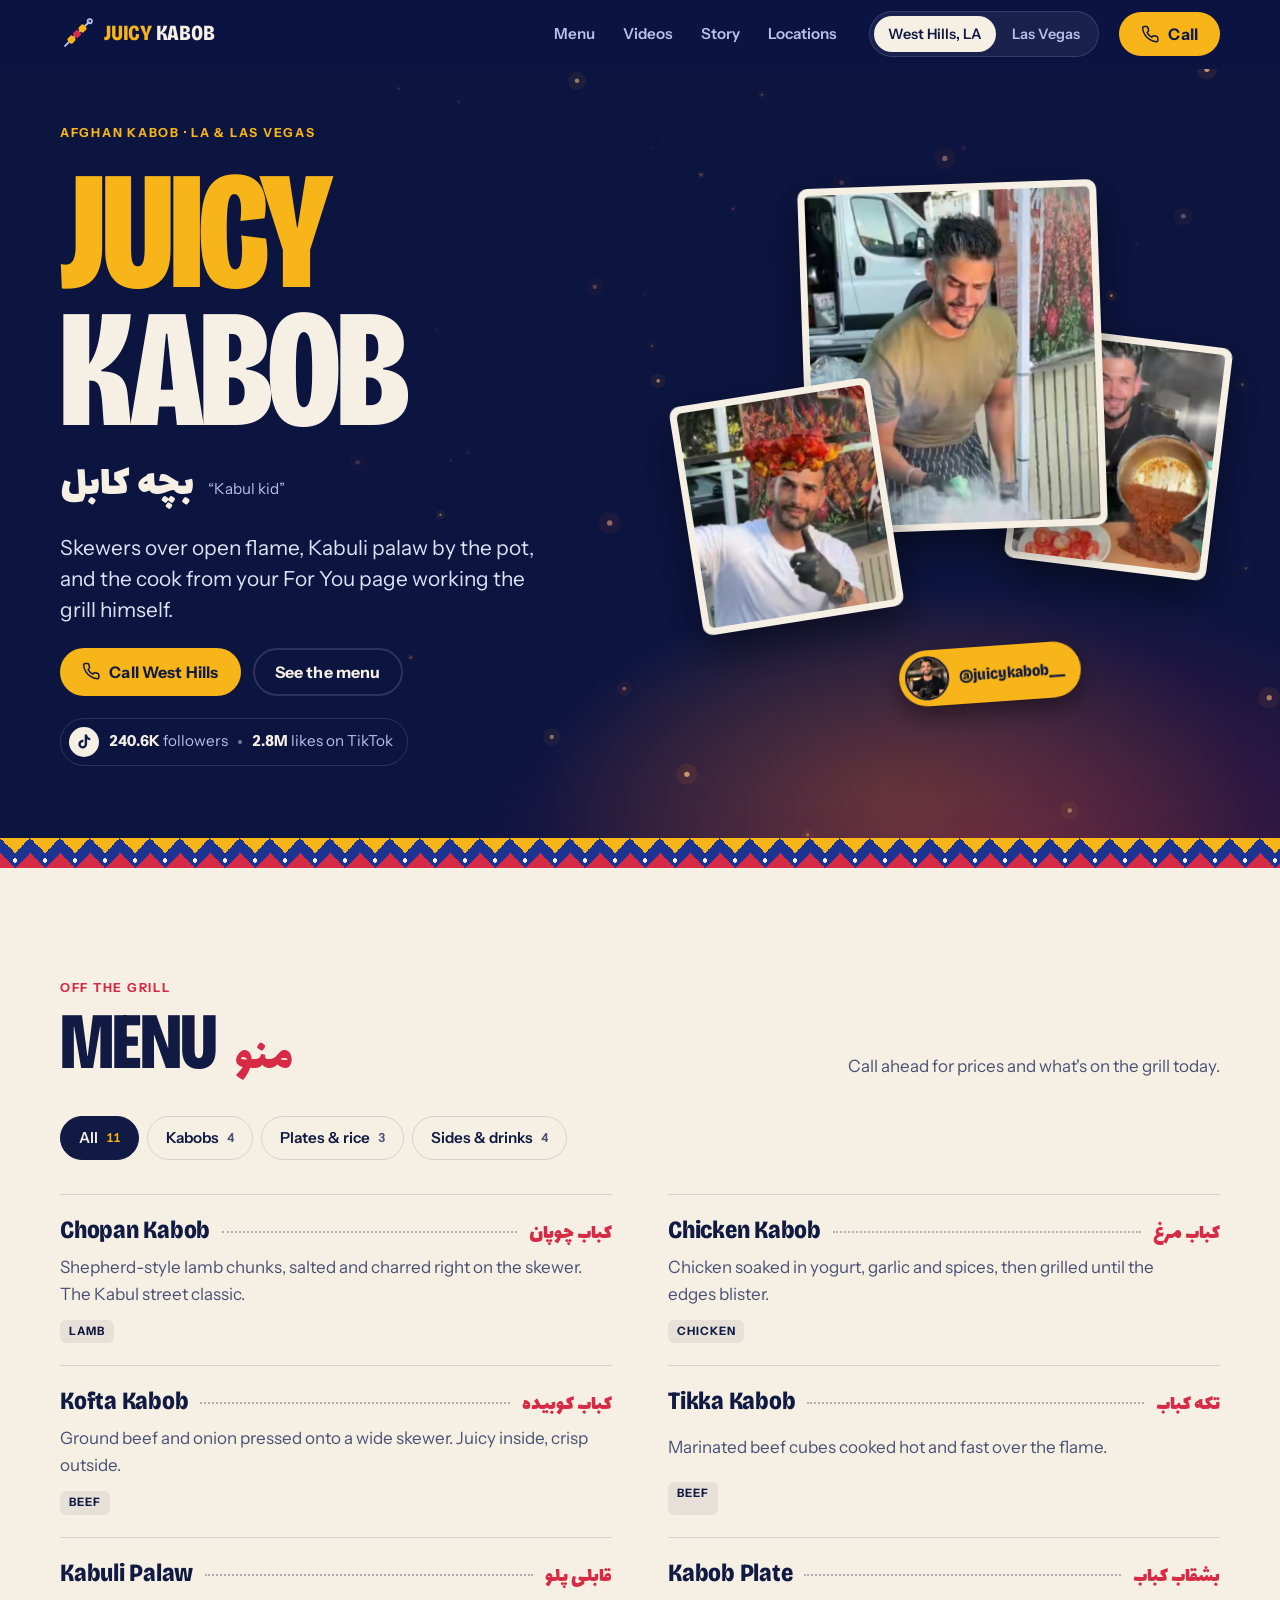
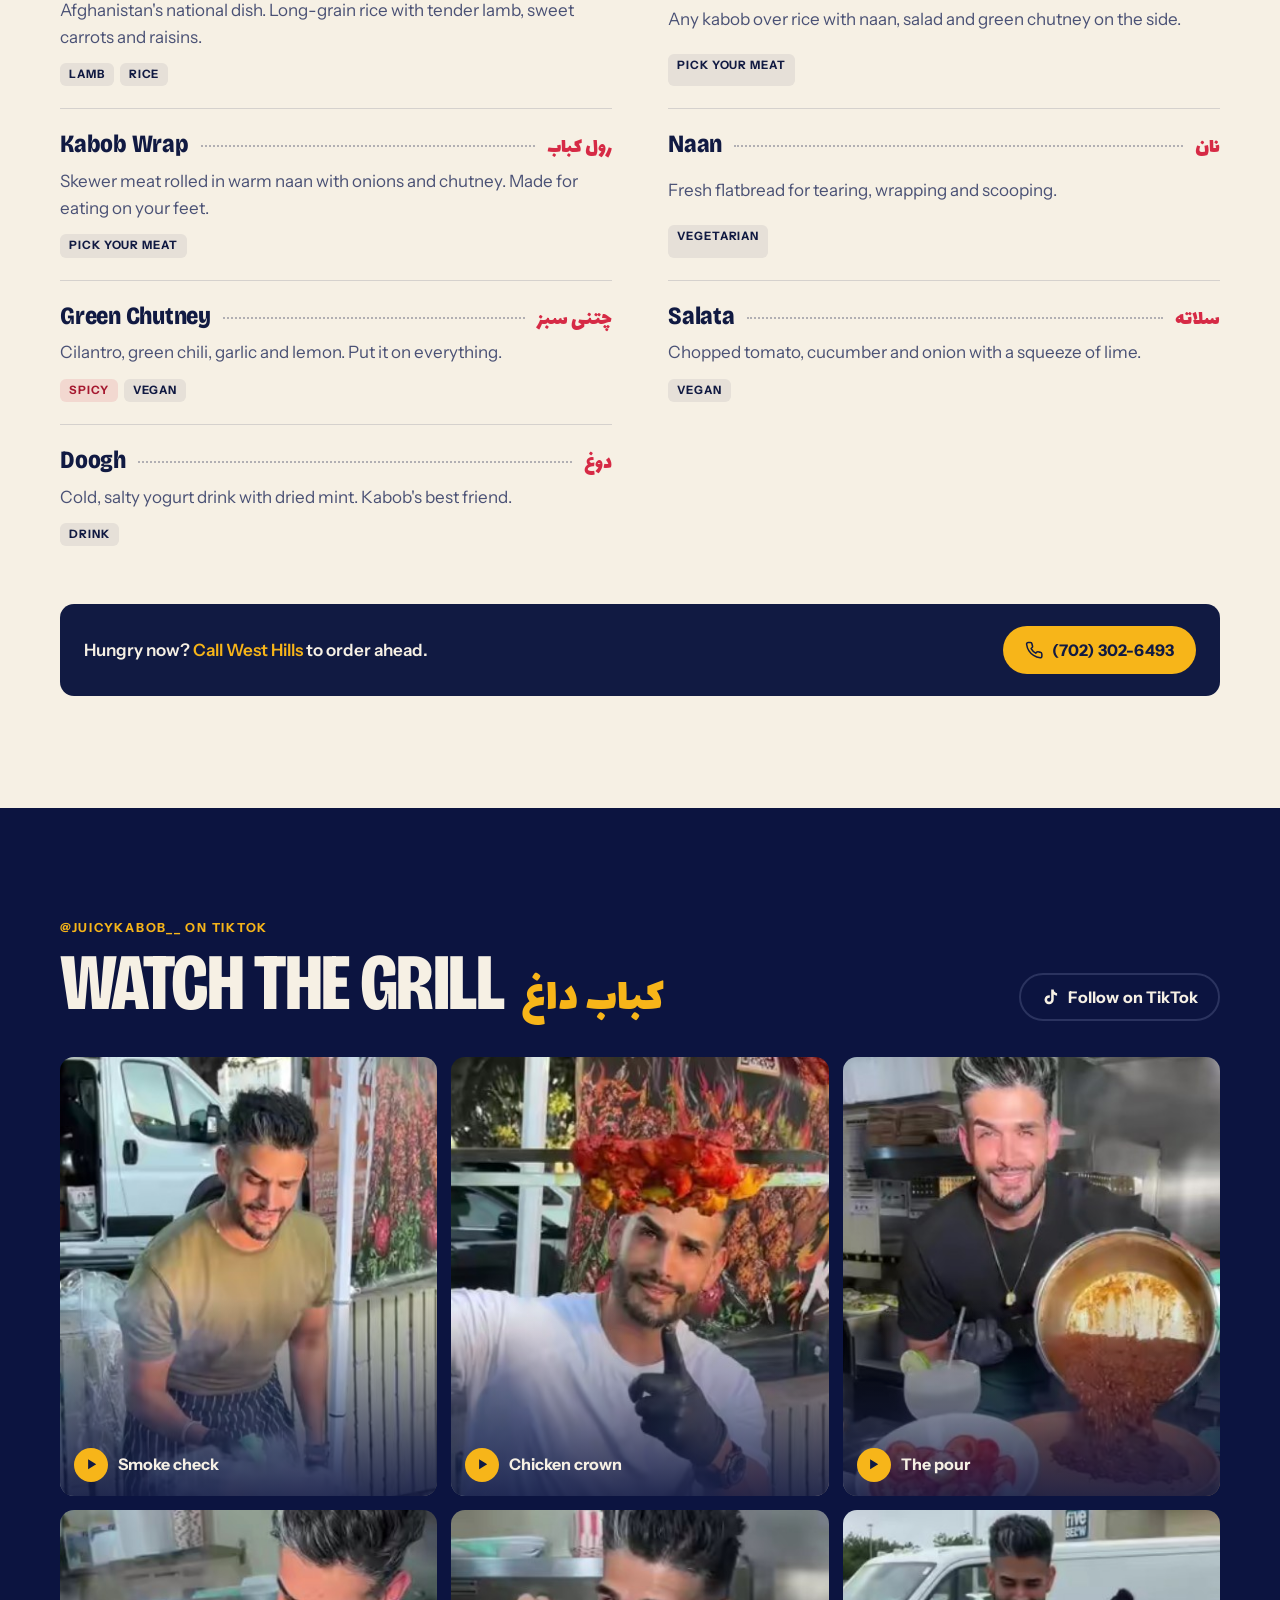
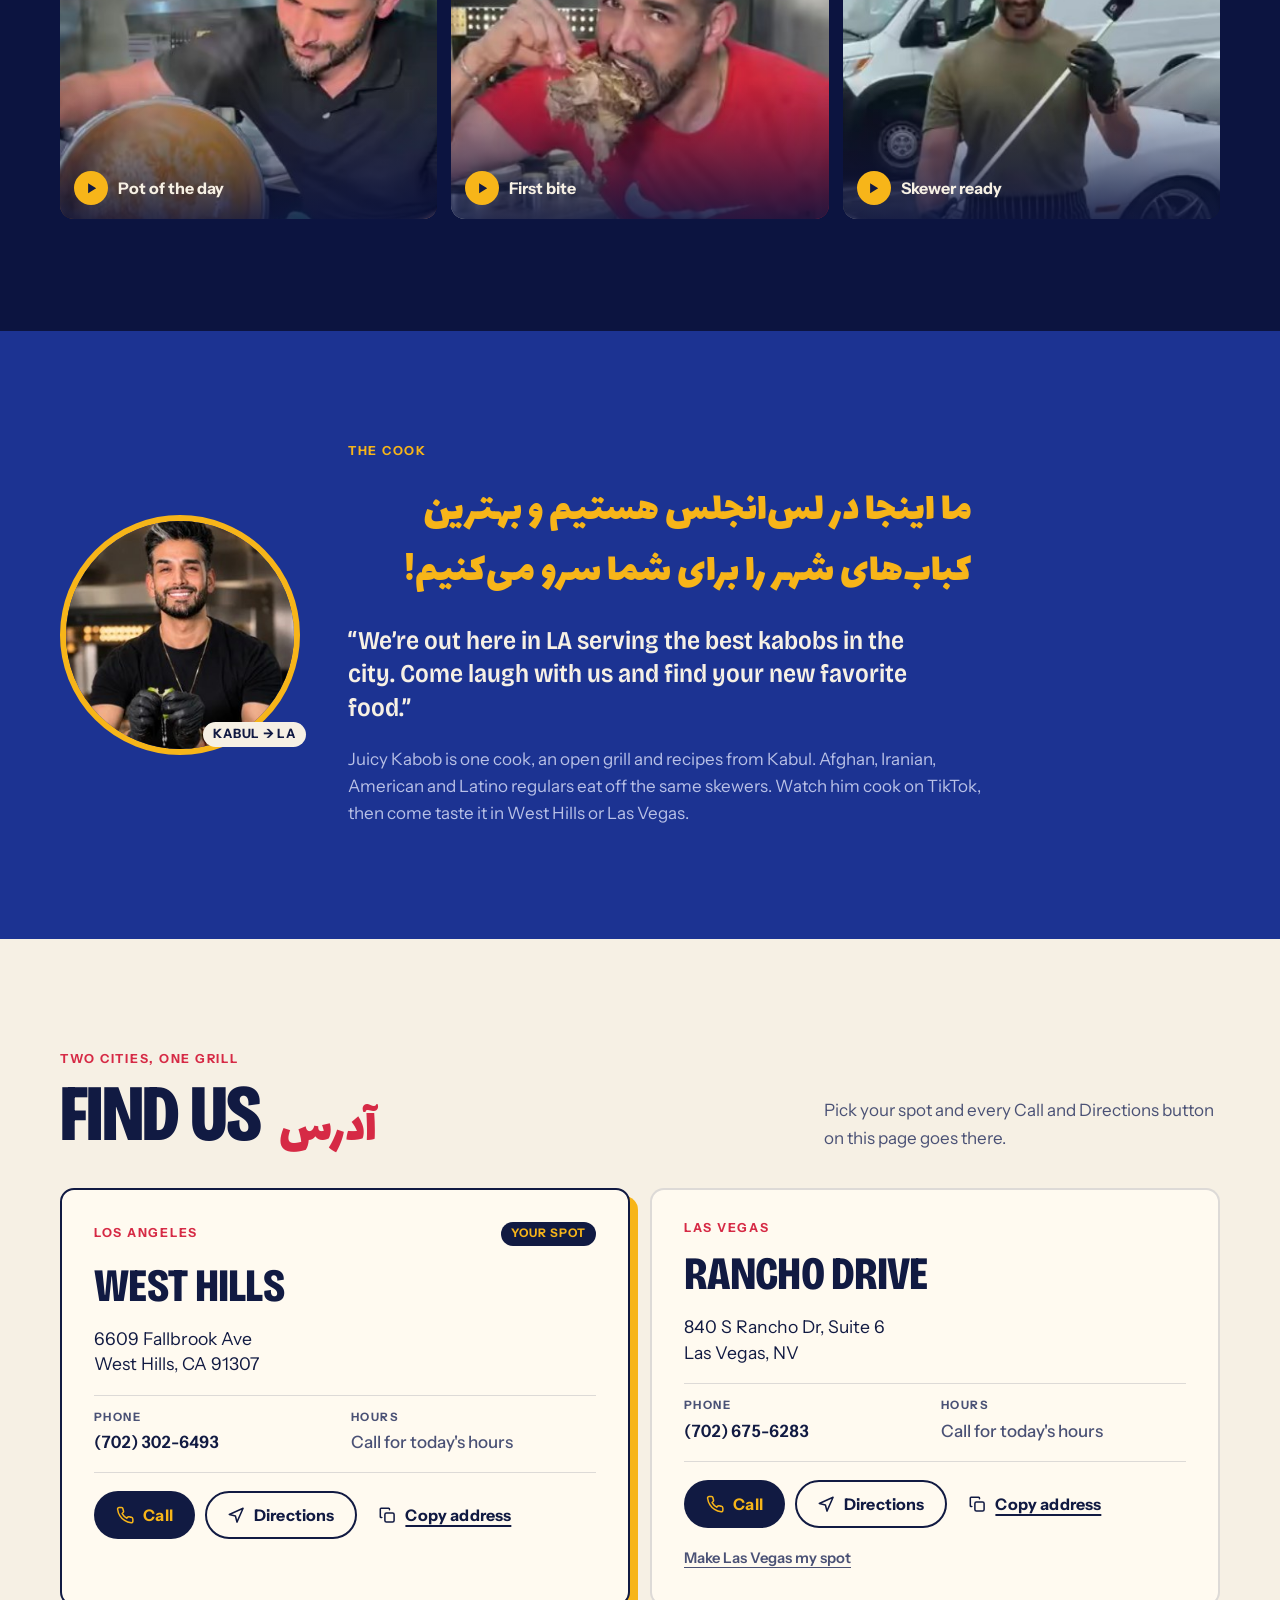
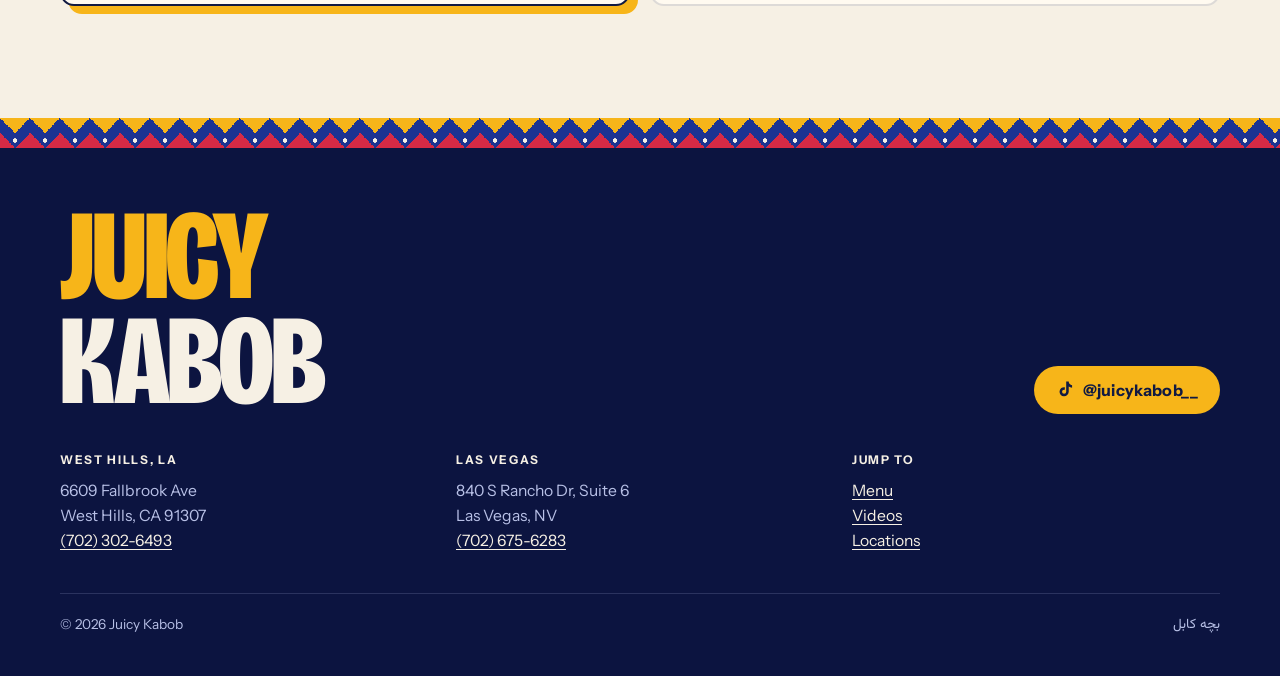
==== index.html @ e50c5720 "Add Juicy Kabob one-page website Static site with location switcher (West Hills / Las Vegas), mobile" ====
<!doctype html>
<html lang="en">
<head>
<meta charset="utf-8">
<meta name="viewport" content="width=device-width, initial-scale=1, viewport-fit=cover">
<title>Juicy Kabob | Afghan Kabob in West Hills &amp; Las Vegas</title>
<meta name="description" content="Afghan kabob off the open grill. Chopan, chicken and kofta kabob, Kabuli palaw and fresh naan at 6609 Fallbrook Ave, West Hills, CA and 840 S Rancho Dr, Las Vegas.">
<meta name="theme-color" content="#0c1440">
<meta property="og:type" content="website">
<meta property="og:title" content="Juicy Kabob">
<meta property="og:description" content="Afghan kabob off the open grill in West Hills, LA and Las Vegas.">
<meta property="og:image" content="images/grill-smoke.jpg">
<link rel="icon" href="data:image/svg+xml,%3Csvg xmlns='http://www.w3.org/2000/svg' viewBox='0 0 40 40'%3E%3Crect width='40' height='40' rx='9' fill='%230c1440'/%3E%3Cpath d='M7 33 33 7' stroke='%23b8c0e6' stroke-width='2.4' stroke-linecap='round'/%3E%3Crect x='10' y='22' width='8' height='8' rx='2' transform='rotate(45 14 26)' fill='%23f7b519'/%3E%3Crect x='16' y='16' width='8' height='8' rx='2' transform='rotate(45 20 20)' fill='%23d62a45'/%3E%3Crect x='22' y='10' width='8' height='8' rx='2' transform='rotate(45 26 14)' fill='%23f7b519'/%3E%3C/svg%3E">
<link rel="preconnect" href="https://fonts.googleapis.com">
<link rel="preconnect" href="https://fonts.gstatic.com" crossorigin>
<link rel="stylesheet" href="https://fonts.googleapis.com/css2?family=Bricolage+Grotesque:opsz,wdth,wght@12..96,75..100,400..800&family=Instrument+Sans:wght@400..700&family=Lalezar&family=Vazirmatn:wght@400;600&display=swap">

<script type="application/ld+json">
{
  "@context": "https://schema.org",
  "@graph": [
    {
      "@type": "Restaurant",
      "name": "Juicy Kabob West Hills",
      "servesCuisine": ["Afghan", "Kabob"],
      "telephone": "+1-702-302-6493",
      "image": "images/grill-smoke.jpg",
      "address": {
        "@type": "PostalAddress",
        "streetAddress": "6609 Fallbrook Ave",
        "addressLocality": "West Hills",
        "addressRegion": "CA",
        "postalCode": "91307",
        "addressCountry": "US"
      },
      "sameAs": ["https://www.tiktok.com/@juicykabob__"]
    },
    {
      "@type": "Restaurant",
      "name": "Juicy Kabob Las Vegas",
      "servesCuisine": ["Afghan", "Kabob"],
      "telephone": "+1-702-675-6283",
      "image": "images/grill-smoke.jpg",
      "address": {
        "@type": "PostalAddress",
        "streetAddress": "840 S Rancho Dr, Suite 6",
        "addressLocality": "Las Vegas",
        "addressRegion": "NV",
        "addressCountry": "US"
      },
      "sameAs": ["https://www.tiktok.com/@juicykabob__"]
    }
  ]
}
</script>

<style>
/* Layout: a street signboard. Lapis night ground, saffron lettering, truck-art zigzag bands
   stitching dark sections to paper ones. Mobile gets a thumb-reach action bar. */
:root {
  --night: #0c1440;
  --night-2: #121c52;
  --lapis: #1c3392;
  --saffron: #f7b519;
  --pom: #d62a45;
  --paper: #f6f0e4;
  --ink: #111a42;
  --mist: #b8c0e6;
  --ink-soft: #4a5175;
  --line-dark: rgba(184, 192, 230, .18);
  --line-paper: rgba(17, 26, 66, .14);

  --f-display: "Bricolage Grotesque", "Arial Narrow", "Helvetica Neue", Arial, sans-serif;
  --f-body: "Instrument Sans", "Helvetica Neue", Arial, sans-serif;
  --f-fa-display: "Lalezar", "Vazirmatn", Tahoma, sans-serif;
  --f-fa: "Vazirmatn", Tahoma, sans-serif;

  --gutter-l: max(20px, env(safe-area-inset-left, 0px));
  --gutter-r: max(20px, env(safe-area-inset-right, 0px));
  --radius: 14px;
  --bar-h: 0px;

  color-scheme: dark;
}

*, *::before, *::after { box-sizing: border-box; }
html { scroll-behavior: smooth; scroll-padding-top: 84px; -webkit-text-size-adjust: 100%; }
body {
  margin: 0;
  background: var(--night);
  color: var(--paper);
  font-family: var(--f-body);
  font-size: 1.0625rem;
  line-height: 1.6;
  padding-bottom: var(--bar-h);
  -webkit-font-smoothing: antialiased;
}
img { max-width: 100%; display: block; }
a { color: inherit; }
h1, h2, h3 { margin: 0; text-wrap: balance; }
p { margin: 0; }
[hidden] { display: none !important; }
:focus-visible { outline: 3px solid var(--saffron); outline-offset: 3px; border-radius: 6px; }
[lang="fa"] { font-family: var(--f-fa); }

.wrap {
  width: 100%;
  max-width: 1200px;
  margin-inline: auto;
  padding-left: var(--gutter-l);
  padding-right: var(--gutter-r);
}
.skip {
  position: absolute; left: 12px; top: -60px; z-index: 100;
  background: var(--saffron); color: var(--ink); padding: 10px 14px; border-radius: 8px; font-weight: 700;
}
.skip:focus { top: calc(12px + env(safe-area-inset-top, 0px)); }
.icon { width: 1.15em; height: 1.15em; flex: none; }

/* ---------- Buttons ---------- */
.btn {
  display: inline-flex; align-items: center; justify-content: center; gap: .55em;
  min-height: 48px; padding: 0 1.25em;
  border-radius: 999px; border: 2px solid transparent;
  font: 700 1rem/1 var(--f-body); letter-spacing: .01em;
  text-decoration: none; cursor: pointer;
  transition: transform .15s ease, background-color .15s ease, color .15s ease, border-color .15s ease;
}
.btn:active { transform: scale(.97); }
.btn-primary { background: var(--saffron); color: var(--ink); }
.btn-primary:hover { background: #ffc63d; }
.btn-ghost { border-color: var(--line-dark); color: var(--paper); background: transparent; }
.btn-ghost:hover { border-color: var(--paper); }
.btn-ink { background: var(--ink); color: var(--saffron); }
.btn-ink:hover { background: var(--lapis); }
.btn-outline { border-color: var(--ink); color: var(--ink); background: transparent; }
.btn-outline:hover { background: var(--ink); color: var(--paper); }
.btn-text { background: transparent; color: var(--ink); padding-inline: .6em; text-decoration: underline; text-underline-offset: 4px; text-decoration-thickness: 1.5px; }
.btn-text:hover { color: var(--pom); }

/* ---------- Header ---------- */
.site-header {
  position: sticky; top: env(safe-area-inset-top, 0px); z-index: 50;
  background: rgba(12, 20, 64, .86);
  backdrop-filter: saturate(1.4) blur(14px);
  -webkit-backdrop-filter: saturate(1.4) blur(14px);
  border-bottom: 1px solid transparent;
  transition: border-color .2s ease;
}
.site-header.is-scrolled { border-bottom-color: var(--line-dark); }
.header-inner { display: flex; align-items: center; gap: 20px; min-height: 68px; }
.brand { display: inline-flex; align-items: center; gap: 10px; text-decoration: none; margin-right: auto; }
.brand svg { width: 34px; height: 34px; }
.brand-word { font: 800 1.35rem/1 var(--f-display); font-stretch: 80%; letter-spacing: -.01em; text-transform: uppercase; }
.brand-word b { color: var(--saffron); font-weight: inherit; }
.nav { display: flex; gap: 4px; }
.nav a { text-decoration: none; padding: 8px 12px; border-radius: 999px; font-weight: 600; font-size: .95rem; color: var(--mist); }
.nav a:hover { color: var(--paper); background: rgba(255, 255, 255, .06); }

.loc-switch {
  display: inline-flex; padding: 4px; gap: 2px;
  background: rgba(255, 255, 255, .06); border: 1px solid var(--line-dark); border-radius: 999px;
}
.loc-switch button {
  appearance: none; border: 0; cursor: pointer;
  min-height: 36px; padding: 0 14px; border-radius: 999px;
  background: transparent; color: var(--mist);
  font: 600 .9rem/1 var(--f-body);
  transition: background-color .2s ease, color .2s ease;
}
.loc-switch button[aria-pressed="true"] { background: var(--paper); color: var(--ink); }
.loc-switch .short { display: none; }
.header-call { min-height: 44px; }

/* ---------- Hero ---------- */
.hero {
  position: relative; overflow: hidden; isolation: isolate;
  background:
    radial-gradient(60% 55% at 78% 105%, rgba(214, 42, 69, .38), transparent 70%),
    radial-gradient(40% 40% at 70% 95%, rgba(247, 181, 25, .22), transparent 70%),
    var(--night);
}
.embers { position: absolute; inset: 0; width: 100%; height: 100%; z-index: -1; pointer-events: none; }
.hero-grid {
  display: grid; grid-template-columns: minmax(0, 1.08fr) minmax(0, 1fr);
  align-items: center; gap: 48px;
  padding-block: 56px 72px;
}
.hero-copy { min-width: 0; display: grid; gap: 22px; justify-items: start; }
.eyebrow {
  font: 700 .78rem/1.3 var(--f-body); letter-spacing: .14em; text-transform: uppercase; color: var(--saffron);
}
.hero-title {
  font-family: var(--f-display); font-weight: 800; font-stretch: 75%;
  font-size: clamp(5.2rem, 30vw, 10.5rem); line-height: .82; letter-spacing: -.025em;
  text-transform: uppercase; display: grid;
}
.hero-title .t-juicy { color: var(--saffron); }
.hero-title .t-kabob { color: var(--paper); }
.hero-fa { display: flex; align-items: baseline; gap: 14px; flex-wrap: wrap; }
.hero-fa [lang="fa"] { font-family: var(--f-fa-display); font-size: clamp(2rem, 6vw, 2.8rem); line-height: 1.1; color: var(--paper); }
.hero-fa .gloss { color: var(--mist); font-size: .95rem; }
.lead { max-width: 34ch; font-size: clamp(1.1rem, 2.2vw, 1.3rem); line-height: 1.5; color: #dfe3f6; }
.cta-row { display: flex; flex-wrap: wrap; gap: 12px; }
.proof {
  display: inline-flex; align-items: center; gap: 10px; flex-wrap: wrap;
  text-decoration: none; color: var(--mist); font-size: .95rem;
  padding: 8px 14px 8px 8px; border-radius: 999px; border: 1px solid var(--line-dark);
  font-variant-numeric: tabular-nums;
}
.proof:hover { border-color: var(--mist); color: var(--paper); }
.proof strong { color: var(--paper); font-weight: 700; }
.proof .tt { display: grid; place-items: center; width: 30px; height: 30px; border-radius: 50%; background: var(--paper); color: var(--ink); }
.proof .sep { width: 4px; height: 4px; border-radius: 50%; background: var(--mist); opacity: .6; }

.hero-photos { position: relative; width: 100%; max-width: 540px; aspect-ratio: 1 / 1.02; justify-self: center; }
.ph {
  position: absolute; margin: 0;
  background: var(--paper); padding: 7px; border-radius: 10px;
  box-shadow: 0 18px 40px rgba(0, 0, 0, .45);
  transform: rotate(var(--r));
  animation: settle .9s cubic-bezier(.2, .8, .2, 1) both;
  animation-delay: var(--d, 0s);
}
.ph img { width: 100%; height: auto; border-radius: 5px; }
.ph-main { --r: -2deg; --d: .05s; left: 22%; top: 2%; width: 56%; z-index: 2; }
.ph-a { --r: -9deg; --d: .2s; left: 0; top: 40%; width: 38%; z-index: 3; }
.ph-b { --r: 7deg; --d: .32s; right: 0; top: 30%; width: 38%; z-index: 1; }
.sticker {
  position: absolute; z-index: 4; left: 40%; bottom: 3%;
  display: inline-flex; align-items: center; gap: 10px;
  padding: 6px 16px 6px 6px; border-radius: 999px;
  background: var(--saffron); color: var(--ink); text-decoration: none;
  font: 800 1rem/1 var(--f-display); font-stretch: 85%;
  box-shadow: 0 10px 24px rgba(0, 0, 0, .4);
  transform: rotate(-4deg);
  animation: settle .9s cubic-bezier(.2, .8, .2, 1) .45s both;
  --r: -4deg;
}
.sticker img { width: 44px; height: 44px; border-radius: 50%; object-fit: cover; border: 2px solid var(--ink); }
.sticker:hover { background: #ffc63d; }
@keyframes settle {
  from { opacity: 0; transform: translateY(28px) rotate(calc(var(--r) * 2.2)); }
  to { opacity: 1; transform: rotate(var(--r)); }
}

/* ---------- Truck-art band ---------- */
.band {
  height: 30px;
  background:
    conic-gradient(from -45deg at 50% 100%, var(--saffron) 90deg, transparent 0) 0 0 / 30px 15px repeat-x,
    conic-gradient(from 135deg at 50% 0, var(--pom) 90deg, transparent 0) 15px 15px / 30px 15px repeat-x,
    radial-gradient(circle, var(--paper) 2px, transparent 2.5px) 0 15px / 30px 15px repeat-x,
    var(--lapis);
}

/* ---------- Sections ---------- */
.section { padding-block: clamp(64px, 9vw, 112px); }
.section-paper { background: var(--paper); color: var(--ink); }
.section-paper .eyebrow { color: var(--pom); }
.section-lapis { background: var(--lapis); }
.section-head { display: flex; flex-wrap: wrap; align-items: end; justify-content: space-between; gap: 20px 40px; margin-bottom: 36px; }
.section-head > div { display: grid; gap: 10px; min-width: 0; }
.h2 {
  font-family: var(--f-display); font-weight: 800; font-stretch: 78%;
  font-size: clamp(2.8rem, 7vw, 5rem); line-height: .9; letter-spacing: -.02em; text-transform: uppercase;
  display: flex; align-items: baseline; flex-wrap: wrap; gap: 0 18px;
}
.h2 [lang="fa"] { font-family: var(--f-fa-display); font-size: .6em; text-transform: none; letter-spacing: 0; color: var(--pom); font-weight: 400; }
.section-dark .h2 [lang="fa"], .section-lapis .h2 [lang="fa"] { color: var(--saffron); }
.section-note { max-width: 36ch; color: var(--ink-soft); }

/* ---------- Menu ---------- */
.chips { display: flex; gap: 8px; overflow-x: auto; padding-bottom: 6px; margin-bottom: 28px; scrollbar-width: none; }
.chips::-webkit-scrollbar { display: none; }
.chip {
  appearance: none; flex: none; cursor: pointer;
  display: inline-flex; align-items: center; gap: 8px;
  min-height: 44px; padding: 0 18px; border-radius: 999px;
  border: 1.5px solid var(--line-paper); background: transparent; color: var(--ink);
  font: 600 .95rem/1 var(--f-body);
  transition: background-color .15s ease, color .15s ease, border-color .15s ease;
}
.chip:hover { border-color: var(--ink); }
.chip .n { font-size: .78rem; font-variant-numeric: tabular-nums; color: var(--ink-soft); }
.chip[aria-pressed="true"] { background: var(--ink); color: var(--paper); border-color: var(--ink); }
.chip[aria-pressed="true"] .n { color: var(--saffron); }

.menu-list { list-style: none; margin: 0; padding: 0; display: grid; grid-template-columns: repeat(2, minmax(0, 1fr)); gap: 0 56px; }
.dish { padding: 22px 0; border-top: 1.5px solid var(--line-paper); display: grid; gap: 8px; min-width: 0; }
.dish-top { display: flex; align-items: baseline; gap: 12px; }
.dish h3 { font: 800 1.55rem/1.1 var(--f-display); font-stretch: 85%; letter-spacing: -.01em; }
.dish .leader { flex: 1; min-width: 24px; border-bottom: 2px dotted rgba(17, 26, 66, .3); transform: translateY(-5px); }
.dish-fa { font-family: var(--f-fa-display); font-size: 1.35rem; line-height: 1; color: var(--pom); white-space: nowrap; }
.dish p { color: var(--ink-soft); max-width: 48ch; }
.tags { list-style: none; margin: 4px 0 0; padding: 0; display: flex; flex-wrap: wrap; gap: 6px; }
.tags li {
  font: 700 .72rem/1 var(--f-body); letter-spacing: .08em; text-transform: uppercase;
  padding: 6px 9px; border-radius: 6px; background: rgba(17, 26, 66, .07); color: var(--ink);
}
.tags li.hot { background: rgba(214, 42, 69, .12); color: #a5182f; }
.menu-foot {
  margin-top: 36px; padding: 22px 24px; border-radius: var(--radius);
  background: var(--ink); color: var(--paper);
  display: flex; flex-wrap: wrap; align-items: center; justify-content: space-between; gap: 16px;
}
.menu-foot p { font-weight: 600; }
.menu-foot p span { color: var(--saffron); }

/* ---------- Grill gallery ---------- */
.section-dark { background: var(--night); }
.section-dark .section-note { color: var(--mist); }
.gallery { display: grid; grid-template-columns: repeat(3, minmax(0, 1fr)); gap: 14px; }
.tile {
  position: relative; overflow: hidden; border-radius: var(--radius);
  background: var(--night-2); text-decoration: none;
}
.tile.tall { aspect-ratio: 394 / 458; }
.tile.wide { aspect-ratio: 396 / 325; }
.tile img { width: 100%; height: 100%; object-fit: cover; transition: transform .5s cubic-bezier(.2, .8, .2, 1); }
.tile::after { content: ""; position: absolute; inset: 0; background: linear-gradient(to top, rgba(12, 20, 64, .85), transparent 45%); }
.tile-cap {
  position: absolute; left: 14px; right: 14px; bottom: 14px; z-index: 1;
  display: flex; align-items: center; gap: 10px;
  font: 700 1rem/1.2 var(--f-body);
}
.tile-cap .play {
  display: grid; place-items: center; width: 34px; height: 34px; flex: none; border-radius: 50%;
  background: var(--saffron); color: var(--ink);
}
.tile:hover img { transform: scale(1.05); }

/* ---------- Story ---------- */
.story-grid { display: grid; grid-template-columns: auto minmax(0, 1fr); gap: 48px; align-items: center; }
.story-photo { position: relative; width: clamp(180px, 22vw, 240px); }
.story-photo img { width: 100%; height: auto; aspect-ratio: 1; border-radius: 50%; object-fit: cover; border: 6px solid var(--saffron); }
.story-photo .flags {
  position: absolute; right: -6px; bottom: 8px;
  padding: 6px 10px; border-radius: 999px; background: var(--paper); color: var(--ink);
  font: 700 .8rem/1 var(--f-body); letter-spacing: .06em; text-transform: uppercase;
}
.story-copy { display: grid; gap: 22px; min-width: 0; }
.story-copy .eyebrow { color: var(--saffron); }
.quote-fa {
  margin: 0; font-family: var(--f-fa-display); font-size: clamp(1.7rem, 4vw, 2.6rem); line-height: 1.45; color: var(--saffron);
  max-width: 26ch;
}
.quote-en { font-family: var(--f-display); font-weight: 600; font-stretch: 90%; font-size: clamp(1.25rem, 2.6vw, 1.6rem); line-height: 1.3; max-width: 40ch; }
.story-body { color: var(--mist); max-width: 58ch; }

/* ---------- Locations ---------- */
.loc-grid { display: grid; grid-template-columns: repeat(2, minmax(0, 1fr)); gap: 20px; }
.loc-card {
  position: relative; display: grid; gap: 18px; align-content: start;
  padding: clamp(22px, 3vw, 32px); border-radius: var(--radius);
  background: #fffaf0; border: 2px solid var(--line-paper);
  transition: border-color .2s ease, box-shadow .2s ease;
}
.loc-card.is-selected { border-color: var(--ink); box-shadow: 8px 8px 0 var(--saffron); }
.loc-head { display: flex; align-items: center; justify-content: space-between; gap: 12px; }
.loc-city { font: 700 .78rem/1 var(--f-body); letter-spacing: .14em; text-transform: uppercase; color: var(--pom); }
.loc-badge {
  display: none; align-items: center; gap: 6px;
  padding: 6px 10px; border-radius: 999px; background: var(--ink); color: var(--saffron);
  font: 700 .74rem/1 var(--f-body); letter-spacing: .08em; text-transform: uppercase;
}
.loc-card.is-selected .loc-badge { display: inline-flex; }
.loc-card h3 { font: 800 clamp(2.1rem, 4.5vw, 2.9rem)/.95 var(--f-display); font-stretch: 78%; text-transform: uppercase; letter-spacing: -.015em; }
.loc-card address { font-style: normal; font-size: 1.1rem; line-height: 1.45; }
.loc-meta { margin: 0; display: grid; grid-template-columns: repeat(2, minmax(0, 1fr)); gap: 12px; padding-block: 16px; border-block: 1.5px solid var(--line-paper); }
.loc-meta dt { font: 700 .72rem/1 var(--f-body); letter-spacing: .12em; text-transform: uppercase; color: var(--ink-soft); margin-bottom: 6px; }
.loc-meta dd { margin: 0; font-weight: 600; font-variant-numeric: tabular-nums; user-select: all; }
.loc-meta dd.soft { user-select: auto; font-weight: 500; color: var(--ink-soft); }
.loc-actions { display: flex; flex-wrap: wrap; gap: 10px; }
.set-spot {
  justify-self: start; appearance: none; border: 0; background: transparent; cursor: pointer;
  padding: 4px 0; color: var(--ink-soft); font: 600 .92rem/1.2 var(--f-body);
  text-decoration: underline; text-underline-offset: 4px;
}
.set-spot:hover { color: var(--ink); }
.loc-card.is-selected .set-spot { display: none; }

/* ---------- Footer ---------- */
.site-footer { background: var(--night); }
.footer-inner { padding-block: 56px 40px; display: grid; gap: 40px; }
.footer-top { display: flex; flex-wrap: wrap; align-items: end; justify-content: space-between; gap: 24px; }
.footer-word {
  font: 800 clamp(3.4rem, 12vw, 8rem)/.82 var(--f-display); font-stretch: 75%;
  text-transform: uppercase; letter-spacing: -.025em;
}
.footer-word b { color: var(--saffron); font-weight: inherit; }
.footer-cols { display: grid; grid-template-columns: repeat(3, minmax(0, 1fr)); gap: 28px; color: var(--mist); font-size: .98rem; }
.footer-cols h3 { font: 700 .75rem/1 var(--f-body); letter-spacing: .14em; text-transform: uppercase; color: var(--paper); margin-bottom: 12px; }
.footer-cols a { color: var(--paper); text-underline-offset: 3px; }
.footer-cols address { font-style: normal; }
.footer-legal { color: var(--mist); font-size: .85rem; border-top: 1px solid var(--line-dark); padding-top: 20px; display: flex; flex-wrap: wrap; justify-content: space-between; gap: 8px; }

/* ---------- Mobile action bar ---------- */
.action-bar {
  position: fixed; left: 0; right: 0; bottom: 0; z-index: 60;
  display: none;
  padding: 10px var(--gutter-r) calc(10px + env(safe-area-inset-bottom, 0px)) var(--gutter-l);
  background: rgba(12, 20, 64, .94);
  backdrop-filter: blur(14px); -webkit-backdrop-filter: blur(14px);
  border-top: 1px solid var(--line-dark);
  gap: 8px;
  grid-template-columns: 1.5fr 1fr 1fr;
}
.action-bar a {
  display: flex; align-items: center; justify-content: center; gap: 8px;
  min-height: 52px; border-radius: 14px; text-decoration: none;
  background: rgba(255, 255, 255, .07); color: var(--paper);
  font: 700 .95rem/1.1 var(--f-body);
}
.action-bar a.primary { background: var(--saffron); color: var(--ink); }
.action-bar a .sub { display: block; font-weight: 600; font-size: .72rem; opacity: .75; }
.action-bar a:active { transform: scale(.97); }

/* ---------- Toast ---------- */
.toast {
  position: fixed; left: 50%; z-index: 70;
  bottom: calc(24px + var(--bar-h) + env(safe-area-inset-bottom, 0px));
  transform: translateX(-50%);
  padding: 12px 18px; border-radius: 999px;
  background: var(--paper); color: var(--ink); font-weight: 700;
  box-shadow: 0 10px 30px rgba(0, 0, 0, .35);
  animation: pop .25s ease both;
}
@keyframes pop { from { opacity: 0; transform: translate(-50%, 10px); } }

/* ---------- Responsive ---------- */
@media (max-width: 1020px) {
  .nav { display: none; }
}
@media (max-width: 900px) {
  :root { --bar-h: calc(72px + env(safe-area-inset-bottom, 0px)); }
  .header-call { display: none; }
  .action-bar { display: grid; }
  .hero-grid { grid-template-columns: minmax(0, 1fr); gap: 40px; padding-block: 36px 56px; }
  .hero-photos { max-width: 460px; }
  .menu-list { grid-template-columns: minmax(0, 1fr); }
  .gallery { grid-template-columns: repeat(2, minmax(0, 1fr)); gap: 10px; }
  .tile.tall, .tile.wide { aspect-ratio: 1; }
  .story-grid { grid-template-columns: minmax(0, 1fr); gap: 32px; }
  .loc-grid { grid-template-columns: minmax(0, 1fr); }
  .footer-cols { grid-template-columns: minmax(0, 1fr); }
}
@media (max-width: 520px) {
  .brand-word { font-size: 1.15rem; }
  .brand svg { width: 30px; height: 30px; }
  .loc-switch .long { display: none; }
  .loc-switch .short { display: inline; }
  .loc-switch button { padding: 0 12px; }
  .cta-row .btn { flex: 1 1 auto; }
  .tile-cap { left: 10px; right: 10px; bottom: 10px; font-size: .88rem; }
  .tile-cap .play { width: 28px; height: 28px; }
  .loc-meta { grid-template-columns: minmax(0, 1fr); }
  .dish-fa { font-size: 1.15rem; }
}
@media (prefers-reduced-motion: reduce) {
  html { scroll-behavior: auto; }
  *, *::before, *::after { animation: none !important; transition: none !important; }
}
</style>
</head>
<body>
<a class="skip" href="#menu">Skip to menu</a>

<svg width="0" height="0" style="position:absolute" aria-hidden="true">
  <symbol id="i-skewer" viewBox="0 0 40 40">
    <path d="M6 34 34 6" stroke="currentColor" stroke-width="2.4" stroke-linecap="round" fill="none"/>
    <circle cx="35" cy="5" r="2.6" stroke="currentColor" stroke-width="2" fill="none"/>
    <rect x="9.5" y="22.5" width="8" height="8" rx="2" transform="rotate(45 13.5 26.5)" fill="#f7b519"/>
    <rect x="16" y="16" width="8" height="8" rx="2" transform="rotate(45 20 20)" fill="#d62a45"/>
    <rect x="22.5" y="9.5" width="8" height="8" rx="2" transform="rotate(45 26.5 13.5)" fill="#f7b519"/>
  </symbol>
  <symbol id="i-phone" viewBox="0 0 24 24">
    <path d="M22 16.9v3a2 2 0 0 1-2.2 2 19.8 19.8 0 0 1-8.6-3.1 19.5 19.5 0 0 1-6-6A19.8 19.8 0 0 1 2.1 4.2 2 2 0 0 1 4.1 2h3a2 2 0 0 1 2 1.7c.1.9.4 1.8.7 2.7a2 2 0 0 1-.5 2.1L8 9.8a16 16 0 0 0 6 6l1.3-1.3a2 2 0 0 1 2.1-.4c.9.3 1.8.6 2.7.7a2 2 0 0 1 1.7 2z" fill="none" stroke="currentColor" stroke-width="2" stroke-linecap="round" stroke-linejoin="round"/>
  </symbol>
  <symbol id="i-nav" viewBox="0 0 24 24">
    <path d="M3 11 21 3l-8 18-2-8-8-2z" fill="none" stroke="currentColor" stroke-width="2" stroke-linejoin="round"/>
  </symbol>
  <symbol id="i-copy" viewBox="0 0 24 24">
    <rect x="9" y="9" width="12" height="12" rx="2" fill="none" stroke="currentColor" stroke-width="2"/>
    <path d="M5 15H4a1 1 0 0 1-1-1V4a1 1 0 0 1 1-1h10a1 1 0 0 1 1 1v1" fill="none" stroke="currentColor" stroke-width="2" stroke-linecap="round"/>
  </symbol>
  <symbol id="i-tiktok" viewBox="0 0 24 24">
    <path d="M16.6 2h-3.3v13.4a2.7 2.7 0 1 1-2.7-2.7c.3 0 .6 0 .9.1V9.4a6 6 0 1 0 5.1 6V8.6a7.6 7.6 0 0 0 4.4 1.4V6.7c-2.4 0-4.4-2-4.4-4.7z" fill="currentColor"/>
  </symbol>
  <symbol id="i-play" viewBox="0 0 24 24">
    <path d="M8 5.5v13l10.5-6.5z" fill="currentColor"/>
  </symbol>
</svg>

<header class="site-header" id="header">
  <div class="wrap header-inner">
    <a class="brand" href="#top" aria-label="Juicy Kabob home">
      <svg aria-hidden="true" style="color:#b8c0e6"><use href="#i-skewer"/></svg>
      <span class="brand-word"><b>Juicy</b> Kabob</span>
    </a>
    <nav class="nav" aria-label="Main">
      <a href="#menu">Menu</a>
      <a href="#grill">Videos</a>
      <a href="#story">Story</a>
      <a href="#locations">Locations</a>
    </nav>
    <div class="loc-switch" role="group" aria-label="Pick your location">
      <button type="button" data-set-loc="la" aria-pressed="true"><span class="long">West Hills, LA</span><span class="short">LA</span></button>
      <button type="button" data-set-loc="lv" aria-pressed="false"><span class="long">Las Vegas</span><span class="short">Vegas</span></button>
    </div>
    <a class="btn btn-primary header-call" data-loc-call href="tel:+17023026493">
      <svg class="icon" aria-hidden="true"><use href="#i-phone"/></svg>Call
    </a>
  </div>
</header>

<main>
  <section class="hero" id="top">
    <canvas class="embers" aria-hidden="true"></canvas>
    <div class="wrap hero-grid">
      <div class="hero-copy">
        <p class="eyebrow">Afghan kabob · LA &amp; Las Vegas</p>
        <h1 class="hero-title"><span class="t-juicy">Juicy</span><span class="t-kabob">Kabob</span></h1>
        <p class="hero-fa"><span lang="fa" dir="rtl">بچه کابل</span><span class="gloss">“Kabul kid”</span></p>
        <p class="lead">Skewers over open flame, Kabuli palaw by the pot, and the cook from your For You page working the grill himself.</p>
        <div class="cta-row">
          <a class="btn btn-primary" data-loc-call href="tel:+17023026493">
            <svg class="icon" aria-hidden="true"><use href="#i-phone"/></svg><span>Call <span data-loc-name>West Hills</span></span>
          </a>
          <a class="btn btn-ghost" href="#menu">See the menu</a>
        </div>
        <a class="proof" href="https://www.tiktok.com/@juicykabob__" target="_blank" rel="noopener">
          <span class="tt"><svg class="icon" aria-hidden="true"><use href="#i-tiktok"/></svg></span>
          <span><strong>240.6K</strong> followers</span>
          <span class="sep" aria-hidden="true"></span>
          <span><strong>2.8M</strong> likes on TikTok</span>
        </a>
      </div>

      <div class="hero-photos">
        <figure class="ph ph-main"><img src="images/grill-smoke.jpg" width="394" height="458" alt="The cook leaning over a smoking grill outside the West Hills spot" fetchpriority="high"></figure>
        <figure class="ph ph-a"><img src="images/chicken-crown.jpg" width="394" height="452" alt="The cook giving a thumbs up with a crown of grilled chicken kabob on his head"></figure>
        <figure class="ph ph-b"><img src="images/sauce-pour.jpg" width="394" height="459" alt="Red meat sauce pouring from a pot onto a platter next to sliced tomatoes"></figure>
        <a class="sticker" href="https://www.tiktok.com/@juicykabob__" target="_blank" rel="noopener">
          <img src="images/chef.jpg" width="275" height="275" alt="">@juicykabob__
        </a>
      </div>
    </div>
  </section>

  <div class="band" aria-hidden="true"></div>

  <!-- MENU: edit dishes here. Add prices inside each .dish-top if you want them shown. -->
  <section class="section section-paper" id="menu">
    <div class="wrap">
      <div class="section-head">
        <div>
          <p class="eyebrow">Off the grill</p>
          <h2 class="h2">Menu <span lang="fa" dir="rtl">منو</span></h2>
        </div>
        <p class="section-note">Call ahead for prices and what's on the grill today.</p>
      </div>

      <div class="chips" role="group" aria-label="Filter the menu">
        <button type="button" class="chip" data-filter="all" aria-pressed="true">All <span class="n">11</span></button>
        <button type="button" class="chip" data-filter="kabob" aria-pressed="false">Kabobs <span class="n">4</span></button>
        <button type="button" class="chip" data-filter="plate" aria-pressed="false">Plates &amp; rice <span class="n">3</span></button>
        <button type="button" class="chip" data-filter="side" aria-pressed="false">Sides &amp; drinks <span class="n">4</span></button>
      </div>

      <ul class="menu-list" id="menu-list" aria-live="polite">
        <li class="dish" data-cat="kabob">
          <div class="dish-top"><h3>Chopan Kabob</h3><span class="leader"></span><span class="dish-fa" lang="fa" dir="rtl">کباب چوپان</span></div>
          <p>Shepherd-style lamb chunks, salted and charred right on the skewer. The Kabul street classic.</p>
          <ul class="tags"><li>Lamb</li></ul>
        </li>
        <li class="dish" data-cat="kabob">
          <div class="dish-top"><h3>Chicken Kabob</h3><span class="leader"></span><span class="dish-fa" lang="fa" dir="rtl">کباب مرغ</span></div>
          <p>Chicken soaked in yogurt, garlic and spices, then grilled until the edges blister.</p>
          <ul class="tags"><li>Chicken</li></ul>
        </li>
        <li class="dish" data-cat="kabob">
          <div class="dish-top"><h3>Kofta Kabob</h3><span class="leader"></span><span class="dish-fa" lang="fa" dir="rtl">کباب کوبیده</span></div>
          <p>Ground beef and onion pressed onto a wide skewer. Juicy inside, crisp outside.</p>
          <ul class="tags"><li>Beef</li></ul>
        </li>
        <li class="dish" data-cat="kabob">
          <div class="dish-top"><h3>Tikka Kabob</h3><span class="leader"></span><span class="dish-fa" lang="fa" dir="rtl">تکه کباب</span></div>
          <p>Marinated beef cubes cooked hot and fast over the flame.</p>
          <ul class="tags"><li>Beef</li></ul>
        </li>
        <li class="dish" data-cat="plate">
          <div class="dish-top"><h3>Kabuli Palaw</h3><span class="leader"></span><span class="dish-fa" lang="fa" dir="rtl">قابلی پلو</span></div>
          <p>Afghanistan's national dish. Long-grain rice with tender lamb, sweet carrots and raisins.</p>
          <ul class="tags"><li>Lamb</li><li>Rice</li></ul>
        </li>
        <li class="dish" data-cat="plate">
          <div class="dish-top"><h3>Kabob Plate</h3><span class="leader"></span><span class="dish-fa" lang="fa" dir="rtl">بشقاب کباب</span></div>
          <p>Any kabob over rice with naan, salad and green chutney on the side.</p>
          <ul class="tags"><li>Pick your meat</li></ul>
        </li>
        <li class="dish" data-cat="plate">
          <div class="dish-top"><h3>Kabob Wrap</h3><span class="leader"></span><span class="dish-fa" lang="fa" dir="rtl">رول کباب</span></div>
          <p>Skewer meat rolled in warm naan with onions and chutney. Made for eating on your feet.</p>
          <ul class="tags"><li>Pick your meat</li></ul>
        </li>
        <li class="dish" data-cat="side">
          <div class="dish-top"><h3>Naan</h3><span class="leader"></span><span class="dish-fa" lang="fa" dir="rtl">نان</span></div>
          <p>Fresh flatbread for tearing, wrapping and scooping.</p>
          <ul class="tags"><li>Vegetarian</li></ul>
        </li>
        <li class="dish" data-cat="side">
          <div class="dish-top"><h3>Green Chutney</h3><span class="leader"></span><span class="dish-fa" lang="fa" dir="rtl">چتنی سبز</span></div>
          <p>Cilantro, green chili, garlic and lemon. Put it on everything.</p>
          <ul class="tags"><li class="hot">Spicy</li><li>Vegan</li></ul>
        </li>
        <li class="dish" data-cat="side">
          <div class="dish-top"><h3>Salata</h3><span class="leader"></span><span class="dish-fa" lang="fa" dir="rtl">سلاته</span></div>
          <p>Chopped tomato, cucumber and onion with a squeeze of lime.</p>
          <ul class="tags"><li>Vegan</li></ul>
        </li>
        <li class="dish" data-cat="side">
          <div class="dish-top"><h3>Doogh</h3><span class="leader"></span><span class="dish-fa" lang="fa" dir="rtl">دوغ</span></div>
          <p>Cold, salty yogurt drink with dried mint. Kabob's best friend.</p>
          <ul class="tags"><li>Drink</li></ul>
        </li>
      </ul>

      <div class="menu-foot">
        <p>Hungry now? <span>Call <span data-loc-name>West Hills</span></span> to order ahead.</p>
        <a class="btn btn-primary" data-loc-call href="tel:+17023026493">
          <svg class="icon" aria-hidden="true"><use href="#i-phone"/></svg><span data-loc-phone>(702) 302-6493</span>
        </a>
      </div>
    </div>
  </section>

  <section class="section section-dark" id="grill">
    <div class="wrap">
      <div class="section-head">
        <div>
          <p class="eyebrow">@juicykabob__ on TikTok</p>
          <h2 class="h2">Watch the grill <span lang="fa" dir="rtl">کباب داغ</span></h2>
        </div>
        <a class="btn btn-ghost" href="https://www.tiktok.com/@juicykabob__" target="_blank" rel="noopener">
          <svg class="icon" aria-hidden="true"><use href="#i-tiktok"/></svg>Follow on TikTok
        </a>
      </div>
      <div class="gallery">
        <a class="tile tall" href="https://www.tiktok.com/@juicykabob__" target="_blank" rel="noopener">
          <img src="images/grill-smoke.jpg" width="394" height="458" loading="lazy" alt="The cook working a smoking grill">
          <span class="tile-cap"><span class="play"><svg class="icon" aria-hidden="true"><use href="#i-play"/></svg></span>Smoke check</span>
        </a>
        <a class="tile tall" href="https://www.tiktok.com/@juicykabob__" target="_blank" rel="noopener">
          <img src="images/chicken-crown.jpg" width="394" height="452" loading="lazy" alt="Grilled chicken kabob balanced on the cook's head">
          <span class="tile-cap"><span class="play"><svg class="icon" aria-hidden="true"><use href="#i-play"/></svg></span>Chicken crown</span>
        </a>
        <a class="tile tall" href="https://www.tiktok.com/@juicykabob__" target="_blank" rel="noopener">
          <img src="images/sauce-pour.jpg" width="394" height="459" loading="lazy" alt="Sauce pouring from a pot onto a platter">
          <span class="tile-cap"><span class="play"><svg class="icon" aria-hidden="true"><use href="#i-play"/></svg></span>The pour</span>
        </a>
        <a class="tile wide" href="https://www.tiktok.com/@juicykabob__" target="_blank" rel="noopener">
          <img src="images/pot.jpg" width="394" height="325" loading="lazy" alt="The cook stirring a big pot in the kitchen">
          <span class="tile-cap"><span class="play"><svg class="icon" aria-hidden="true"><use href="#i-play"/></svg></span>Pot of the day</span>
        </a>
        <a class="tile wide" href="https://www.tiktok.com/@juicykabob__" target="_blank" rel="noopener">
          <img src="images/bite.jpg" width="396" height="325" loading="lazy" alt="The cook biting into grilled lamb">
          <span class="tile-cap"><span class="play"><svg class="icon" aria-hidden="true"><use href="#i-play"/></svg></span>First bite</span>
        </a>
        <a class="tile wide" href="https://www.tiktok.com/@juicykabob__" target="_blank" rel="noopener">
          <img src="images/skewer-smile.jpg" width="396" height="323" loading="lazy" alt="The cook holding a long skewer in the parking lot">
          <span class="tile-cap"><span class="play"><svg class="icon" aria-hidden="true"><use href="#i-play"/></svg></span>Skewer ready</span>
        </a>
      </div>
    </div>
  </section>

  <section class="section section-lapis" id="story">
    <div class="wrap story-grid">
      <div class="story-photo">
        <img src="images/chef.jpg" width="275" height="275" loading="lazy" alt="Portrait of the Juicy Kabob cook">
        <span class="flags">Kabul → LA</span>
      </div>
      <div class="story-copy">
        <p class="eyebrow">The cook</p>
        <blockquote class="quote-fa" lang="fa" dir="rtl">ما اینجا در لس‌انجلس هستیم و بهترین کباب‌های شهر را برای شما سرو می‌کنیم!</blockquote>
        <p class="quote-en">“We’re out here in LA serving the best kabobs in the city. Come laugh with us and find your new favorite food.”</p>
        <p class="story-body">Juicy Kabob is one cook, an open grill and recipes from Kabul. Afghan, Iranian, American and Latino regulars eat off the same skewers. Watch him cook on TikTok, then come taste it in West Hills or Las Vegas.</p>
      </div>
    </div>
  </section>

  <!-- LOCATIONS: update hours in each card when you have them. -->
  <section class="section section-paper" id="locations">
    <div class="wrap">
      <div class="section-head">
        <div>
          <p class="eyebrow">Two cities, one grill</p>
          <h2 class="h2">Find us <span lang="fa" dir="rtl">آدرس</span></h2>
        </div>
        <p class="section-note">Pick your spot and every Call and Directions button on this page goes there.</p>
      </div>

      <div class="loc-grid">
        <article class="loc-card is-selected" data-loc="la">
          <div class="loc-head">
            <p class="loc-city">Los Angeles</p>
            <span class="loc-badge">Your spot</span>
          </div>
          <h3>West Hills</h3>
          <address>6609 Fallbrook Ave<br>West Hills, CA 91307</address>
          <dl class="loc-meta">
            <div><dt>Phone</dt><dd>(702) 302-6493</dd></div>
            <div><dt>Hours</dt><dd class="soft">Call for today's hours</dd></div>
          </dl>
          <div class="loc-actions">
            <a class="btn btn-ink" href="tel:+17023026493"><svg class="icon" aria-hidden="true"><use href="#i-phone"/></svg>Call</a>
            <a class="btn btn-outline" data-dir="la" href="https://www.google.com/maps/search/?api=1&amp;query=6609%20Fallbrook%20Ave%2C%20West%20Hills%2C%20CA%2091307" target="_blank" rel="noopener"><svg class="icon" aria-hidden="true"><use href="#i-nav"/></svg>Directions</a>
            <button type="button" class="btn btn-text" data-copy="6609 Fallbrook Ave, West Hills, CA 91307"><svg class="icon" aria-hidden="true"><use href="#i-copy"/></svg>Copy address</button>
          </div>
          <button type="button" class="set-spot" data-set-loc="la">Make West Hills my spot</button>
        </article>

        <article class="loc-card" data-loc="lv">
          <div class="loc-head">
            <p class="loc-city">Las Vegas</p>
            <span class="loc-badge">Your spot</span>
          </div>
          <h3>Rancho Drive</h3>
          <address>840 S Rancho Dr, Suite 6<br>Las Vegas, NV</address>
          <dl class="loc-meta">
            <div><dt>Phone</dt><dd>(702) 675-6283</dd></div>
            <div><dt>Hours</dt><dd class="soft">Call for today's hours</dd></div>
          </dl>
          <div class="loc-actions">
            <a class="btn btn-ink" href="tel:+17026756283"><svg class="icon" aria-hidden="true"><use href="#i-phone"/></svg>Call</a>
            <a class="btn btn-outline" data-dir="lv" href="https://www.google.com/maps/search/?api=1&amp;query=840%20S%20Rancho%20Dr%20Suite%206%2C%20Las%20Vegas%2C%20NV" target="_blank" rel="noopener"><svg class="icon" aria-hidden="true"><use href="#i-nav"/></svg>Directions</a>
            <button type="button" class="btn btn-text" data-copy="840 S Rancho Dr, Suite 6, Las Vegas, NV"><svg class="icon" aria-hidden="true"><use href="#i-copy"/></svg>Copy address</button>
          </div>
          <button type="button" class="set-spot" data-set-loc="lv">Make Las Vegas my spot</button>
        </article>
      </div>
    </div>
  </section>
</main>

<footer class="site-footer">
  <div class="band" aria-hidden="true"></div>
  <div class="wrap footer-inner">
    <div class="footer-top">
      <p class="footer-word"><b>Juicy</b><br>Kabob</p>
      <a class="btn btn-primary" href="https://www.tiktok.com/@juicykabob__" target="_blank" rel="noopener">
        <svg class="icon" aria-hidden="true"><use href="#i-tiktok"/></svg>@juicykabob__
      </a>
    </div>
    <div class="footer-cols">
      <div>
        <h3>West Hills, LA</h3>
        <address>6609 Fallbrook Ave<br>West Hills, CA 91307<br><a href="tel:+17023026493">(702) 302-6493</a></address>
      </div>
      <div>
        <h3>Las Vegas</h3>
        <address>840 S Rancho Dr, Suite 6<br>Las Vegas, NV<br><a href="tel:+17026756283">(702) 675-6283</a></address>
      </div>
      <div>
        <h3>Jump to</h3>
        <a href="#menu">Menu</a><br><a href="#grill">Videos</a><br><a href="#locations">Locations</a>
      </div>
    </div>
    <div class="footer-legal">
      <span>© <span id="year">2026</span> Juicy Kabob</span>
      <span lang="fa" dir="rtl">بچه کابل</span>
    </div>
  </div>
</footer>

<nav class="action-bar" aria-label="Quick actions">
  <a class="primary" data-loc-call href="tel:+17023026493">
    <svg class="icon" aria-hidden="true"><use href="#i-phone"/></svg>
    <span>Call<span class="sub" data-loc-name>West Hills</span></span>
  </a>
  <a data-loc-dir href="https://www.google.com/maps/search/?api=1&amp;query=6609%20Fallbrook%20Ave%2C%20West%20Hills%2C%20CA%2091307" target="_blank" rel="noopener">
    <svg class="icon" aria-hidden="true"><use href="#i-nav"/></svg>Go
  </a>
  <a href="#menu">
    <svg class="icon" aria-hidden="true" style="color:currentColor"><use href="#i-skewer"/></svg>Menu
  </a>
</nav>

<div class="toast" role="status" aria-live="polite" hidden></div>

<script>
(function () {
  var LOCS = {
    la: { name: 'West Hills', phone: '(702) 302-6493', tel: '+17023026493', address: '6609 Fallbrook Ave, West Hills, CA 91307' },
    lv: { name: 'Las Vegas', phone: '(702) 675-6283', tel: '+17026756283', address: '840 S Rancho Dr, Suite 6, Las Vegas, NV' }
  };
  var KEY = 'juicykabob.loc';
  var isApple = /iPad|iPhone|iPod/.test(navigator.userAgent) ||
    (navigator.platform === 'MacIntel' && navigator.maxTouchPoints > 1);

  function mapsUrl(address) {
    var q = encodeURIComponent(address);
    return isApple ? 'https://maps.apple.com/?q=' + q : 'https://www.google.com/maps/search/?api=1&query=' + q;
  }
  function all(sel) { return Array.prototype.slice.call(document.querySelectorAll(sel)); }

  // Location: one choice drives every Call / Directions button on the page.
  function setLoc(key, save) {
    var loc = LOCS[key] || LOCS.la;
    all('[data-set-loc]').forEach(function (b) {
      if (b.closest('.loc-switch')) b.setAttribute('aria-pressed', String(b.dataset.setLoc === key));
    });
    all('.loc-card').forEach(function (c) { c.classList.toggle('is-selected', c.dataset.loc === key); });
    all('[data-loc-call]').forEach(function (a) { a.href = 'tel:' + loc.tel; });
    all('[data-loc-dir]').forEach(function (a) { a.href = mapsUrl(loc.address); });
    all('[data-loc-name]').forEach(function (s) { s.textContent = loc.name; });
    all('[data-loc-phone]').forEach(function (s) { s.textContent = loc.phone; });
    if (save) { try { localStorage.setItem(KEY, key); } catch (e) {} }
  }
  all('[data-set-loc]').forEach(function (b) {
    b.addEventListener('click', function () { setLoc(b.dataset.setLoc, true); });
  });
  all('[data-dir]').forEach(function (a) { a.href = mapsUrl(LOCS[a.dataset.dir].address); });
  var saved = null;
  try { saved = localStorage.getItem(KEY); } catch (e) {}
  setLoc(saved && LOCS[saved] ? saved : 'la', false);

  // Menu filter
  var chips = all('.chip');
  chips.forEach(function (chip) {
    chip.addEventListener('click', function () {
      var f = chip.dataset.filter;
      chips.forEach(function (c) { c.setAttribute('aria-pressed', String(c === chip)); });
      all('.dish').forEach(function (d) { d.hidden = !(f === 'all' || d.dataset.cat === f); });
    });
  });

  // Copy address
  var toast = document.querySelector('.toast'), toastTimer;
  function showToast(msg) {
    toast.textContent = msg;
    toast.hidden = false;
    clearTimeout(toastTimer);
    toastTimer = setTimeout(function () { toast.hidden = true; }, 2200);
  }
  function fallbackCopy(text) {
    var ta = document.createElement('textarea');
    ta.value = text; ta.setAttribute('readonly', ''); ta.style.position = 'fixed'; ta.style.opacity = '0';
    document.body.appendChild(ta); ta.select();
    var ok = false;
    try { ok = document.execCommand('copy'); } catch (e) {}
    document.body.removeChild(ta);
    return ok;
  }
  all('[data-copy]').forEach(function (btn) {
    btn.addEventListener('click', function () {
      var text = btn.dataset.copy;
      var done = function () { showToast('Address copied'); };
      var fail = function () { showToast(fallbackCopy(text) ? 'Address copied' : text); };
      if (navigator.clipboard && navigator.clipboard.writeText) {
        navigator.clipboard.writeText(text).then(done, fail);
      } else { fail(); }
    });
  });

  // Header edge on scroll
  var header = document.getElementById('header');
  function onScroll() { header.classList.toggle('is-scrolled', window.scrollY > 8); }
  window.addEventListener('scroll', onScroll, { passive: true });
  onScroll();

  document.getElementById('year').textContent = new Date().getFullYear();

  // Embers rising behind the hero
  var canvas = document.querySelector('.embers');
  if (!canvas || !canvas.getContext || window.matchMedia('(prefers-reduced-motion: reduce)').matches) return;
  var ctx = canvas.getContext('2d'), w = 0, h = 0, parts = [], raf = 0, visible = true;

  function size() {
    var r = canvas.getBoundingClientRect(), dpr = Math.min(window.devicePixelRatio || 1, 2);
    w = r.width; h = r.height;
    canvas.width = Math.round(w * dpr); canvas.height = Math.round(h * dpr);
    ctx.setTransform(dpr, 0, 0, dpr, 0, 0);
    var n = w < 600 ? 26 : 54;
    while (parts.length < n) parts.push(spawn({}, true));
    parts.length = n;
  }
  function spawn(p, anywhere) {
    p.x = w * (0.25 + Math.random() * 0.75);
    p.y = anywhere ? Math.random() * h : h + 8;
    p.vy = -(0.35 + Math.random() * 1.05);
    p.vx = (Math.random() - 0.5) * 0.3;
    p.r = 0.7 + Math.random() * 2;
    p.max = 220 + Math.random() * 260;
    p.life = anywhere ? Math.random() * p.max : 0;
    p.hue = 18 + Math.random() * 26;
    p.seed = Math.random() * 100;
    return p;
  }
  function tick() {
    ctx.clearRect(0, 0, w, h);
    ctx.globalCompositeOperation = 'lighter';
    for (var i = 0; i < parts.length; i++) {
      var p = parts[i];
      p.life++;
      p.x += p.vx + Math.sin((p.life + p.seed) / 28) * 0.28;
      p.y += p.vy;
      var t = p.life / p.max;
      var a = (t < 0.12 ? t / 0.12 : 1 - t) * 0.85;
      if (a <= 0 || p.y < -10) { spawn(p, false); continue; }
      ctx.fillStyle = 'hsla(' + p.hue + ',100%,55%,' + (a * 0.14) + ')';
      ctx.beginPath(); ctx.arc(p.x, p.y, p.r * 4, 0, 6.2832); ctx.fill();
      ctx.fillStyle = 'hsla(' + p.hue + ',100%,' + (62 + p.r * 6) + '%,' + a + ')';
      ctx.beginPath(); ctx.arc(p.x, p.y, p.r, 0, 6.2832); ctx.fill();
    }
    raf = requestAnimationFrame(tick);
  }
  function start() { if (!raf && visible && !document.hidden) raf = requestAnimationFrame(tick); }
  function stop() { cancelAnimationFrame(raf); raf = 0; }

  size();
  if ('ResizeObserver' in window) new ResizeObserver(size).observe(canvas);
  else window.addEventListener('resize', size);
  if ('IntersectionObserver' in window) {
    new IntersectionObserver(function (entries) {
      visible = entries[0].isIntersecting;
      visible ? start() : stop();
    }).observe(canvas);
  }
  document.addEventListener('visibilitychange', function () { document.hidden ? stop() : start(); });
  start();
})();
</script>
</body>
</html>
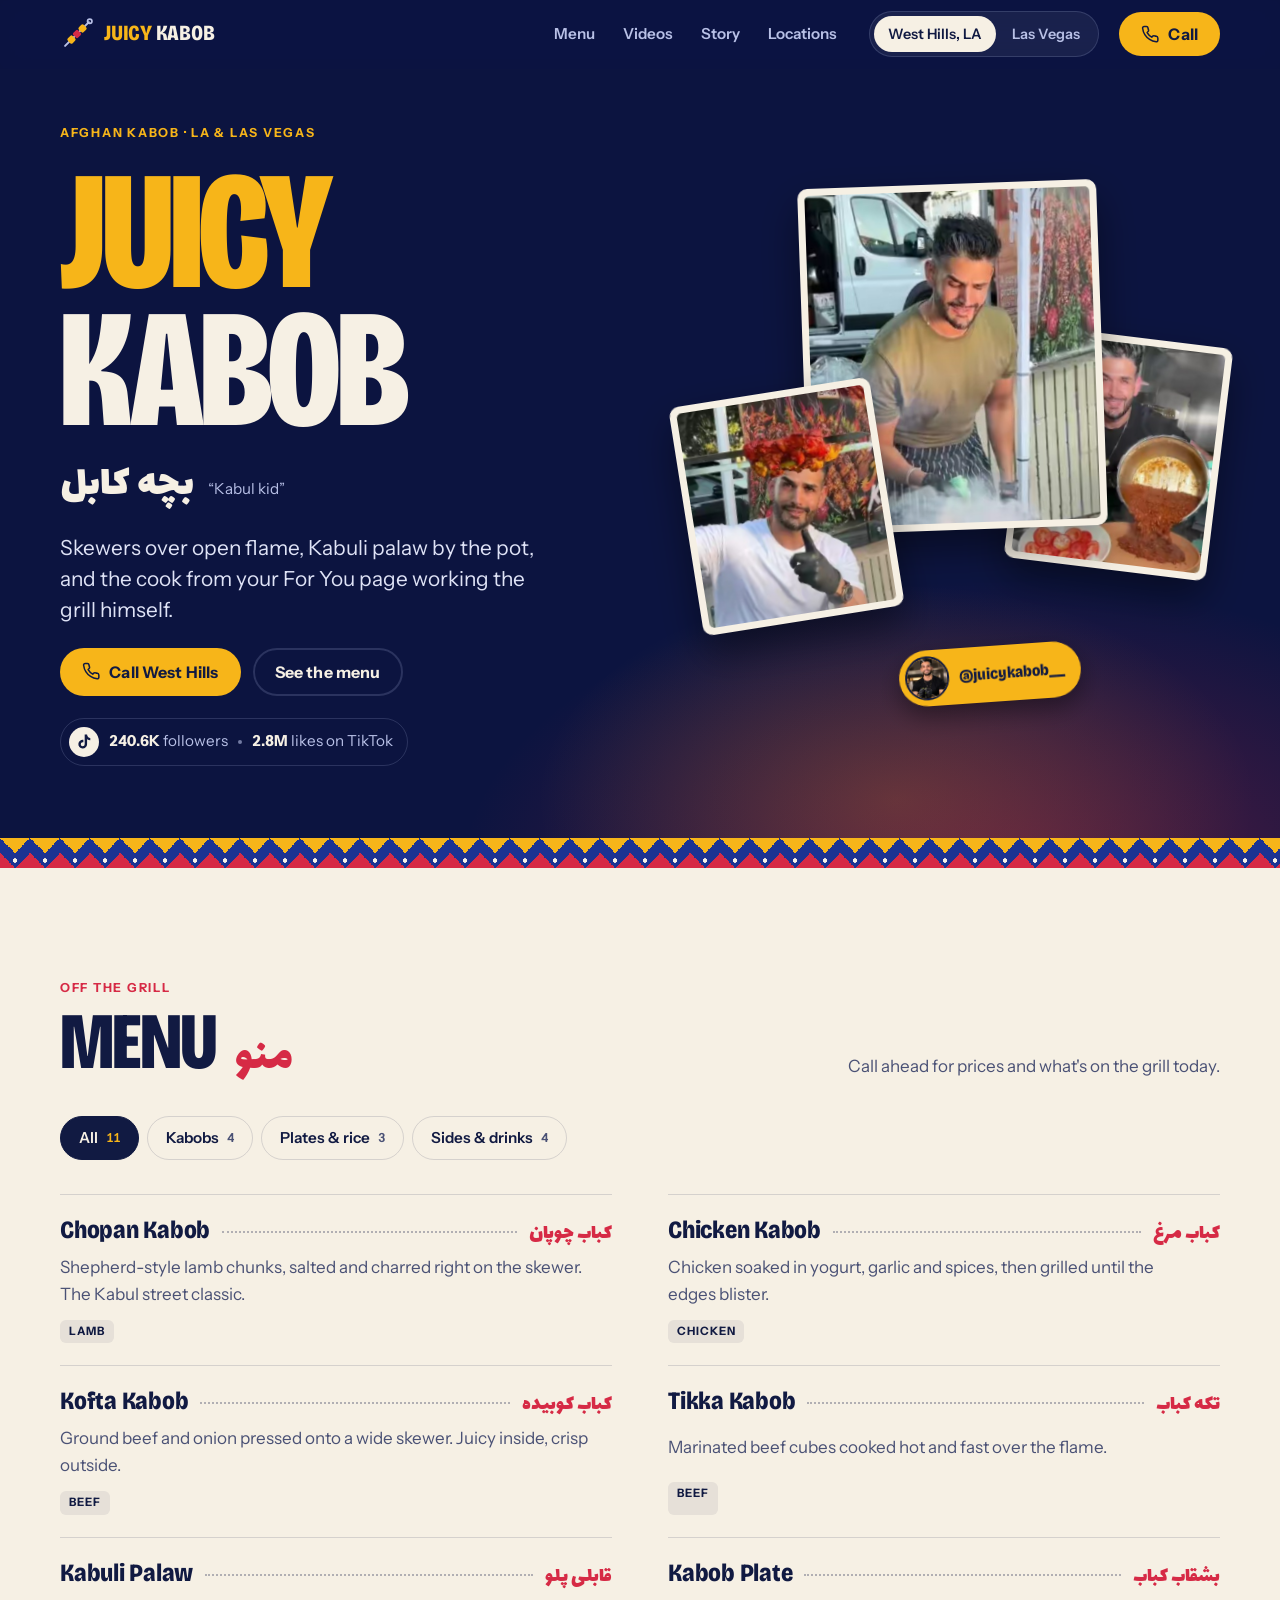
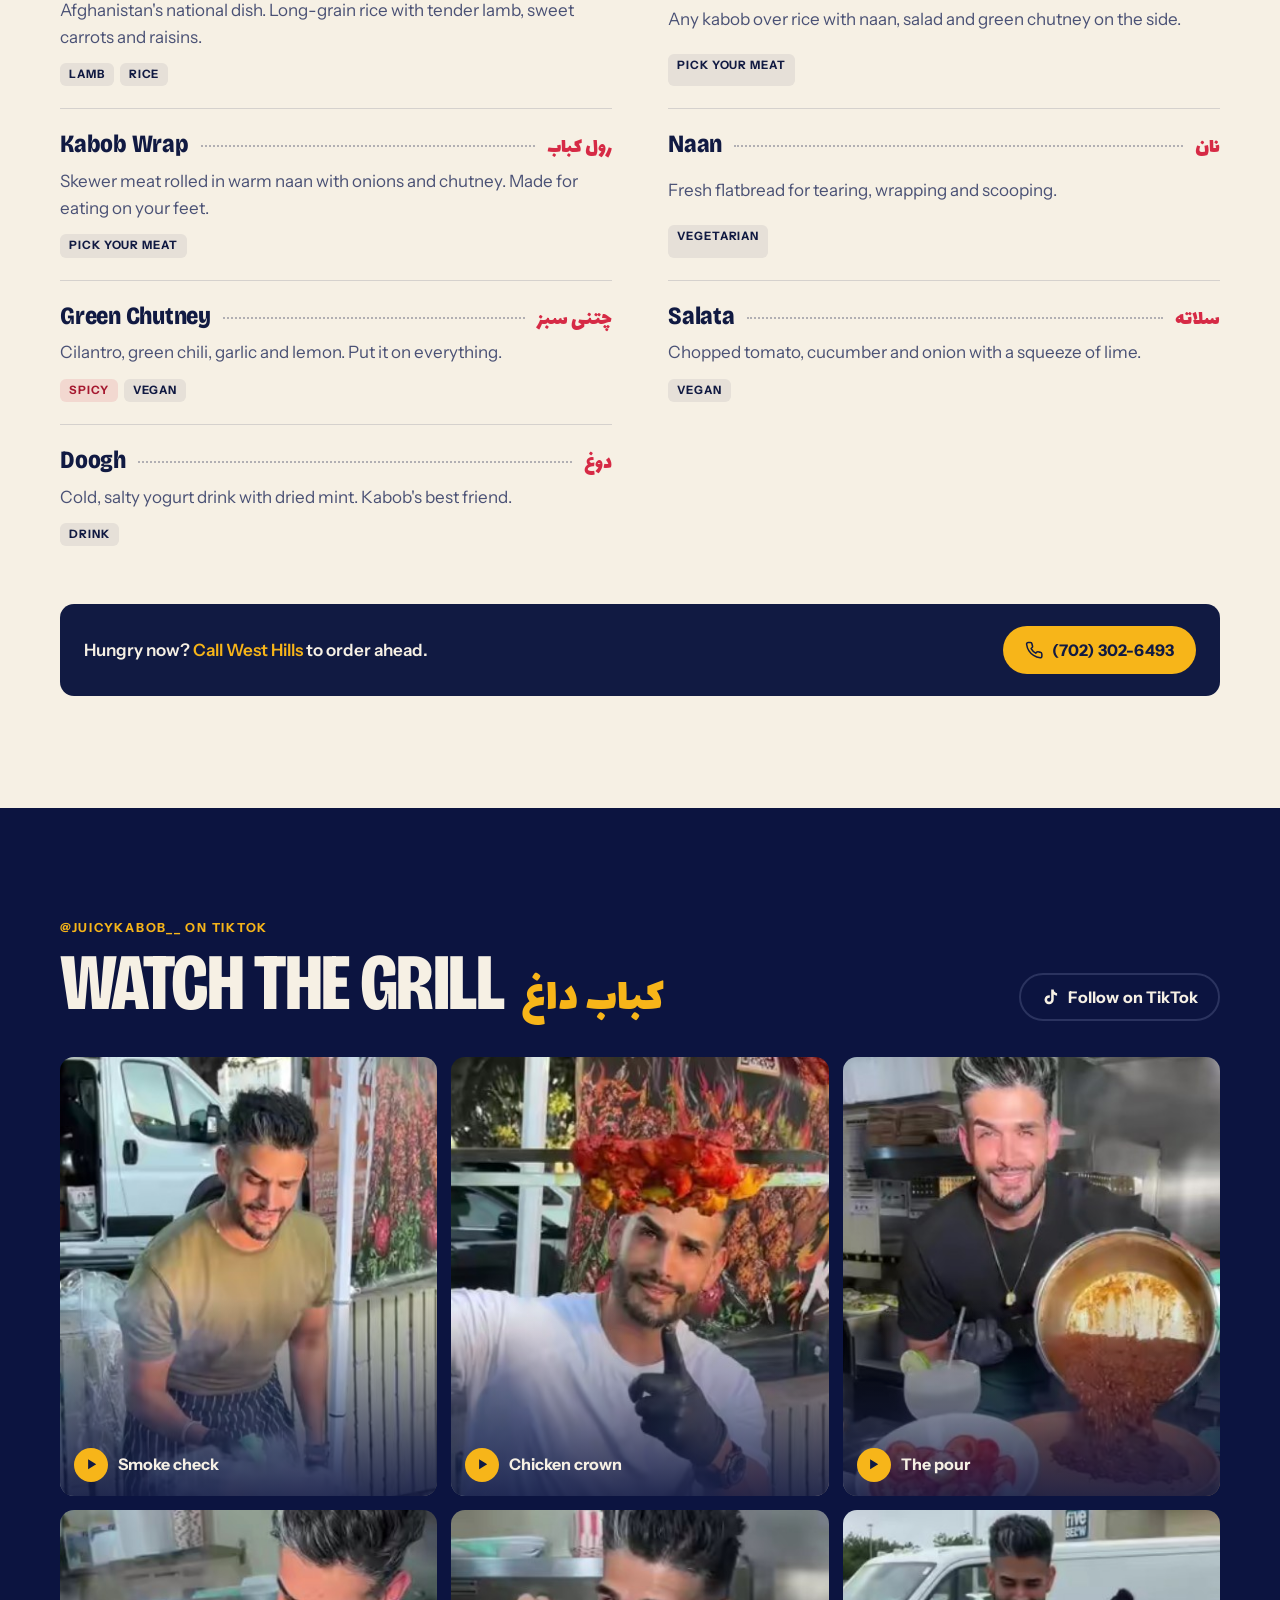
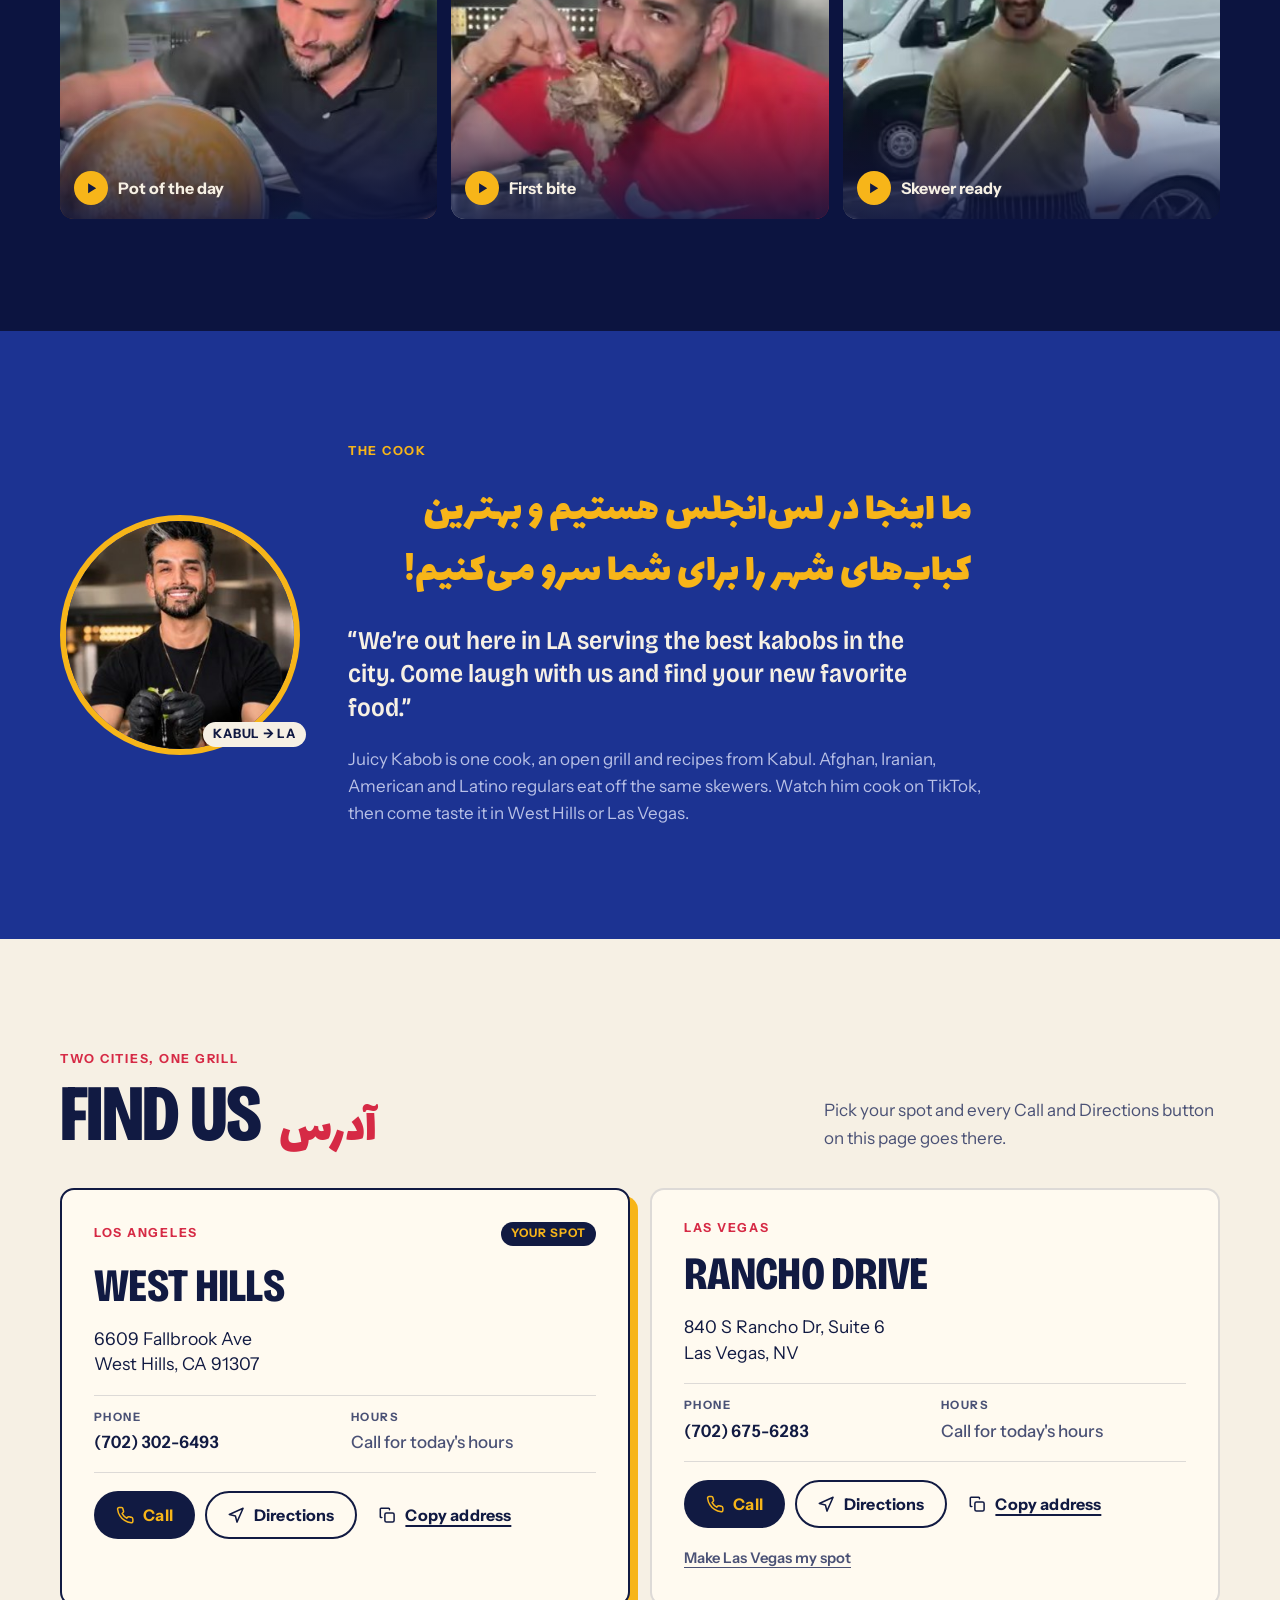
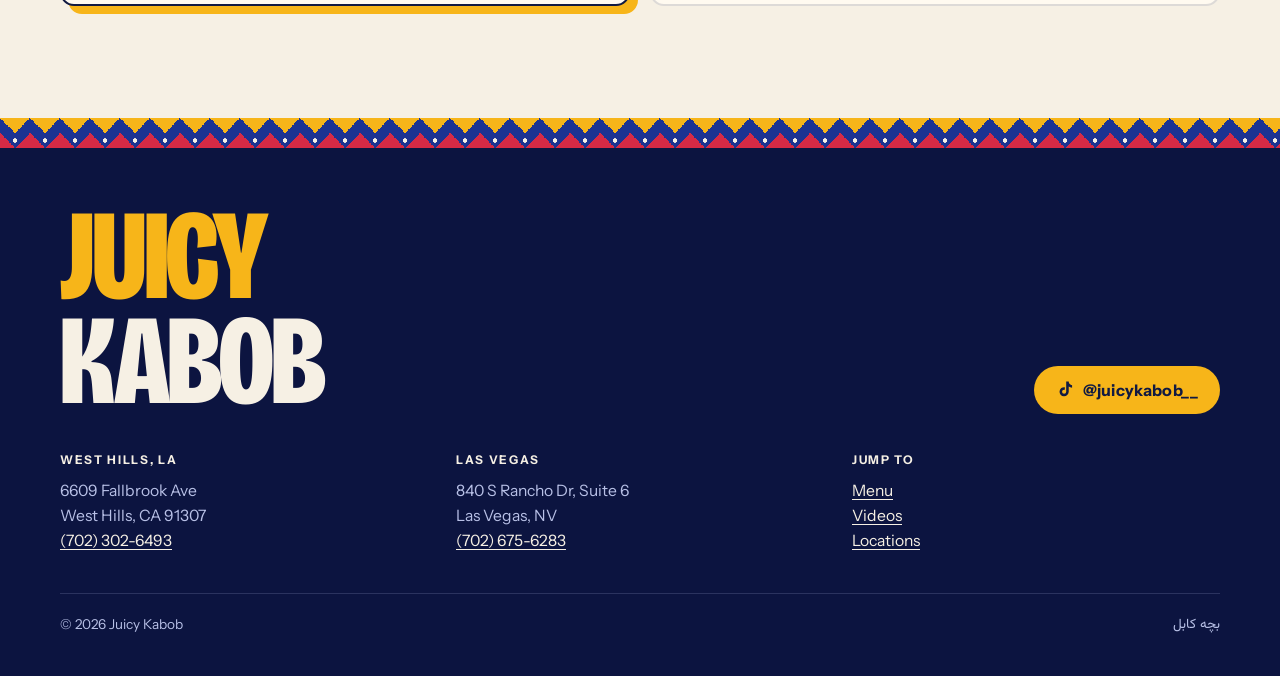
==== commit 9c11b62c: "Add GSAP motion layer to the main page Intro loader, letter-by-letter headline pops, smooth scroll, " ====
--- a/index.html
+++ b/index.html
@@ -3,6 +3,18 @@
 <head>
 <meta charset="utf-8">
 <meta name="viewport" content="width=device-width, initial-scale=1, viewport-fit=cover">
+<script>
+  // Motion on unless the visitor asked for less. The intro loader plays once per visit.
+  (function () {
+    var d = document.documentElement;
+    try {
+      if (window.matchMedia('(prefers-reduced-motion: reduce)').matches) return;
+      d.classList.add('anim');
+      if (!sessionStorage.getItem('jk-intro')) d.classList.add('intro');
+    } catch (e) {}
+    setTimeout(function () { if (!window.__jkAnim) d.classList.remove('anim', 'intro'); }, 4000);
+  })();
+</script>
 <title>Juicy Kabob | Afghan Kabob in West Hills &amp; Las Vegas</title>
 <meta name="description" content="Afghan kabob off the open grill. Chopan, chicken and kofta kabob, Kabuli palaw and fresh naan at 6609 Fallbrook Ave, West Hills, CA and 840 S Rancho Dr, Las Vegas.">
 <meta name="theme-color" content="#0c1440">
@@ -246,11 +258,12 @@
 
 /* ---------- Truck-art band ---------- */
 .band {
+  --bx: 0px;
   height: 30px;
   background:
-    conic-gradient(from -45deg at 50% 100%, var(--saffron) 90deg, transparent 0) 0 0 / 30px 15px repeat-x,
-    conic-gradient(from 135deg at 50% 0, var(--pom) 90deg, transparent 0) 15px 15px / 30px 15px repeat-x,
-    radial-gradient(circle, var(--paper) 2px, transparent 2.5px) 0 15px / 30px 15px repeat-x,
+    conic-gradient(from -45deg at 50% 100%, var(--saffron) 90deg, transparent 0) var(--bx) 0 / 30px 15px repeat-x,
+    conic-gradient(from 135deg at 50% 0, var(--pom) 90deg, transparent 0) calc(var(--bx) + 15px) 15px / 30px 15px repeat-x,
+    radial-gradient(circle, var(--paper) 2px, transparent 2.5px) var(--bx) 15px / 30px 15px repeat-x,
     var(--lapis);
 }
 
@@ -457,6 +470,31 @@
   .loc-meta { grid-template-columns: minmax(0, 1fr); }
   .dish-fa { font-size: 1.15rem; }
 }
+/* ---------- Motion (js/motion.js) ---------- */
+.anim .hero-copy, .anim .hero-photos { visibility: hidden; }
+.anim .ph, .anim .sticker { animation: none; }
+html.lenis { scroll-behavior: auto; }
+html.lenis, html.lenis body { height: auto; }
+.lenis:not(.lenis-autoToggle).lenis-stopped { overflow: clip; }
+.footer-word div { cursor: default; }
+
+.loader { display: none; }
+.intro .loader {
+  position: fixed; inset: 0; z-index: 200;
+  display: grid; place-items: center;
+  background: var(--saffron); color: var(--ink);
+}
+.loader-inner { display: grid; justify-items: center; gap: 18px; text-align: center; }
+.loader svg { width: clamp(100px, 20vw, 150px); height: auto; overflow: visible; }
+.loader-word {
+  display: flex; gap: .22em; overflow: hidden; padding-block: .06em;
+  font: 800 clamp(2.8rem, 10vw, 5rem)/.85 var(--f-display); font-stretch: 75%;
+  text-transform: uppercase; letter-spacing: -.02em;
+}
+.loader-word span { display: inline-block; }
+.loader-count { font: 700 .85rem/1 var(--f-body); letter-spacing: .16em; text-transform: uppercase; font-variant-numeric: tabular-nums; }
+.loader-edge { position: absolute; left: 0; right: 0; top: 100%; }
+
 @media (prefers-reduced-motion: reduce) {
   html { scroll-behavior: auto; }
   *, *::before, *::after { animation: none !important; transition: none !important; }
@@ -464,6 +502,20 @@
 </style>
 </head>
 <body>
+<div class="loader" aria-hidden="true">
+  <div class="loader-inner">
+    <svg viewBox="0 0 120 120">
+      <path class="loader-stick" d="M12 108 108 12" stroke="#111a42" stroke-width="6" stroke-linecap="round" fill="none"/>
+      <circle class="loader-stick" cx="110" cy="10" r="7" stroke="#111a42" stroke-width="5" fill="none"/>
+      <g class="loader-piece"><rect x="25" y="70" width="25" height="25" rx="6" transform="rotate(45 37.5 82.5)" fill="#d62a45" stroke="#111a42" stroke-width="3"/></g>
+      <g class="loader-piece"><rect x="47.5" y="47.5" width="25" height="25" rx="6" transform="rotate(45 60 60)" fill="#1c3392" stroke="#111a42" stroke-width="3"/></g>
+      <g class="loader-piece"><rect x="70" y="25" width="25" height="25" rx="6" transform="rotate(45 82.5 37.5)" fill="#d62a45" stroke="#111a42" stroke-width="3"/></g>
+    </svg>
+    <p class="loader-word"><span>Juicy</span><span>Kabob</span></p>
+    <p class="loader-count">Firing up the grill <span>0</span>%</p>
+  </div>
+  <div class="band loader-edge"></div>
+</div>
 <a class="skip" href="#menu">Skip to menu</a>
 
 <svg width="0" height="0" style="position:absolute" aria-hidden="true">
@@ -816,7 +868,10 @@
     all('[data-loc-dir]').forEach(function (a) { a.href = mapsUrl(loc.address); });
     all('[data-loc-name]').forEach(function (s) { s.textContent = loc.name; });
     all('[data-loc-phone]').forEach(function (s) { s.textContent = loc.phone; });
-    if (save) { try { localStorage.setItem(KEY, key); } catch (e) {} }
+    if (save) {
+      try { localStorage.setItem(KEY, key); } catch (e) {}
+      document.dispatchEvent(new CustomEvent('jk:loc', { detail: key }));
+    }
   }
   all('[data-set-loc]').forEach(function (b) {
     b.addEventListener('click', function () { setLoc(b.dataset.setLoc, true); });
@@ -932,5 +987,10 @@
   start();
 })();
 </script>
+<script src="vendor/gsap.min.js"></script>
+<script src="vendor/ScrollTrigger.min.js"></script>
+<script src="vendor/SplitText.min.js"></script>
+<script src="vendor/lenis.min.js"></script>
+<script src="js/motion.js"></script>
 </body>
 </html>
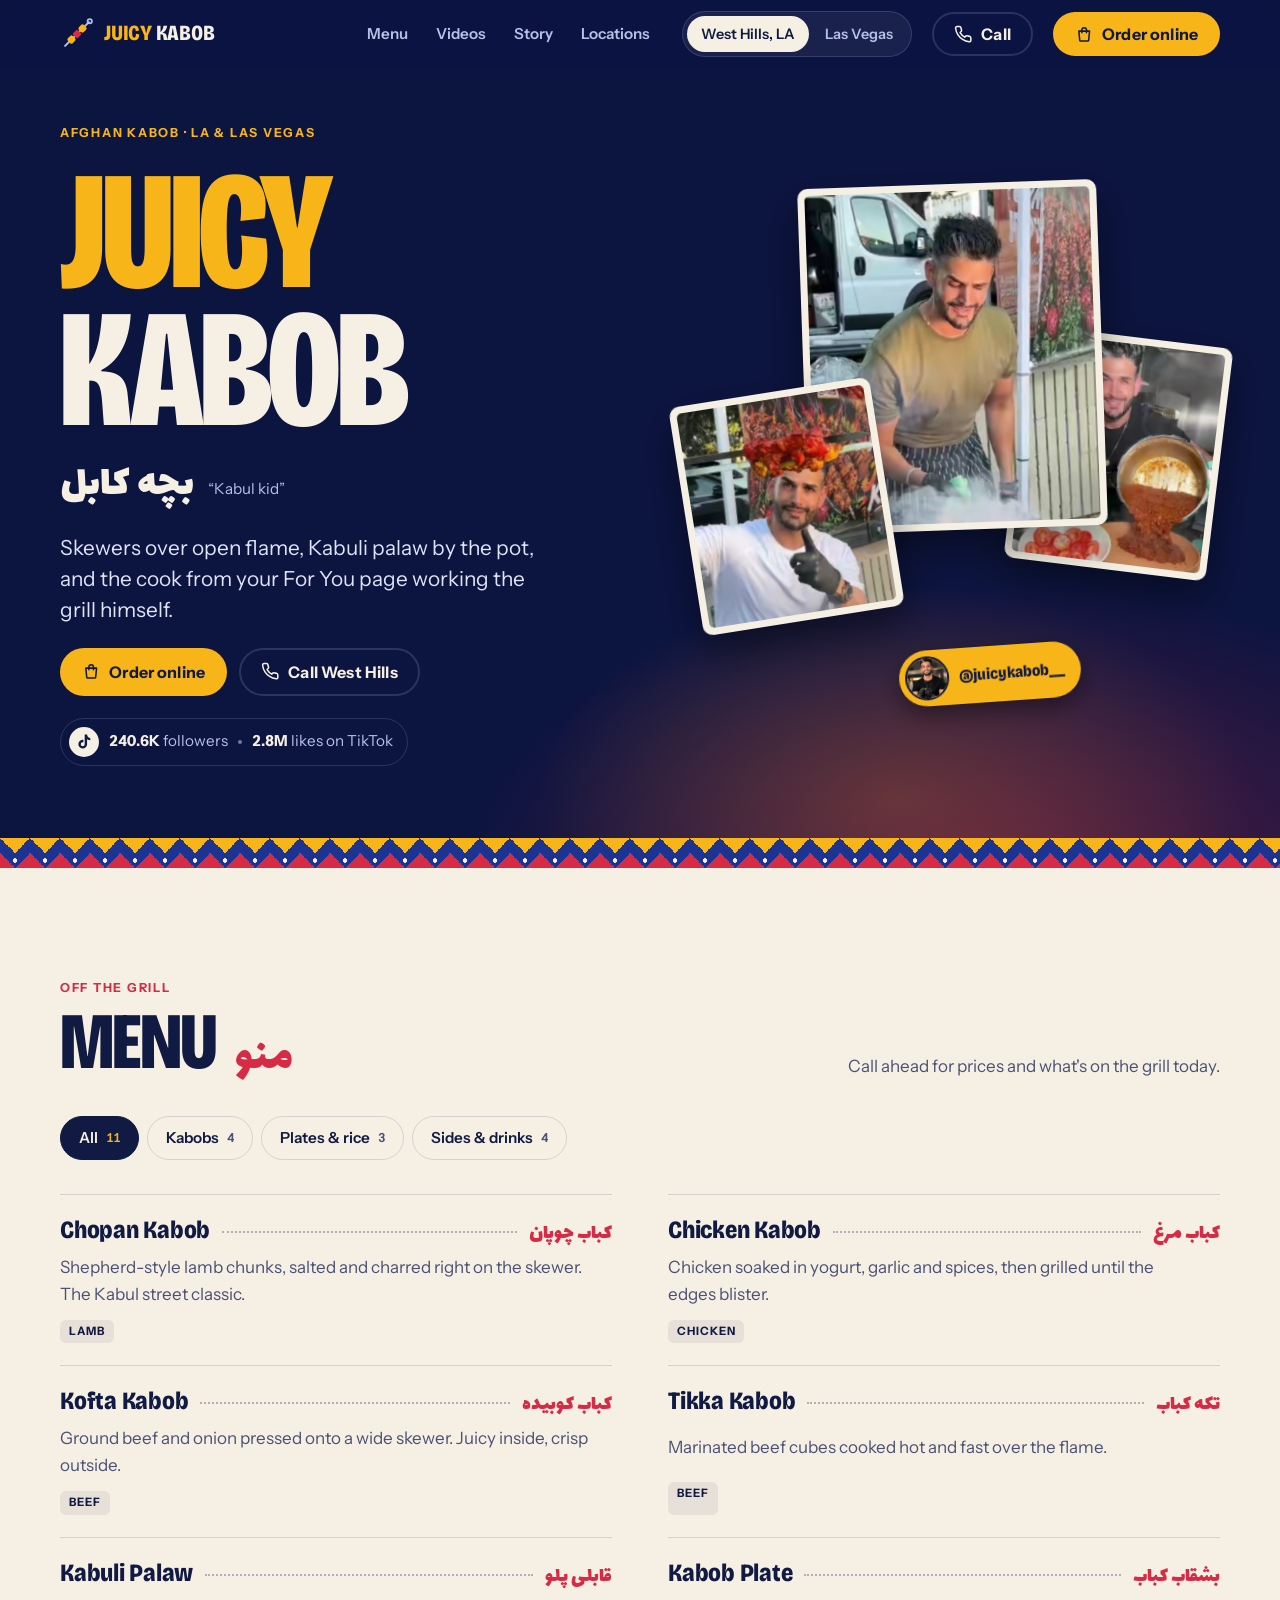
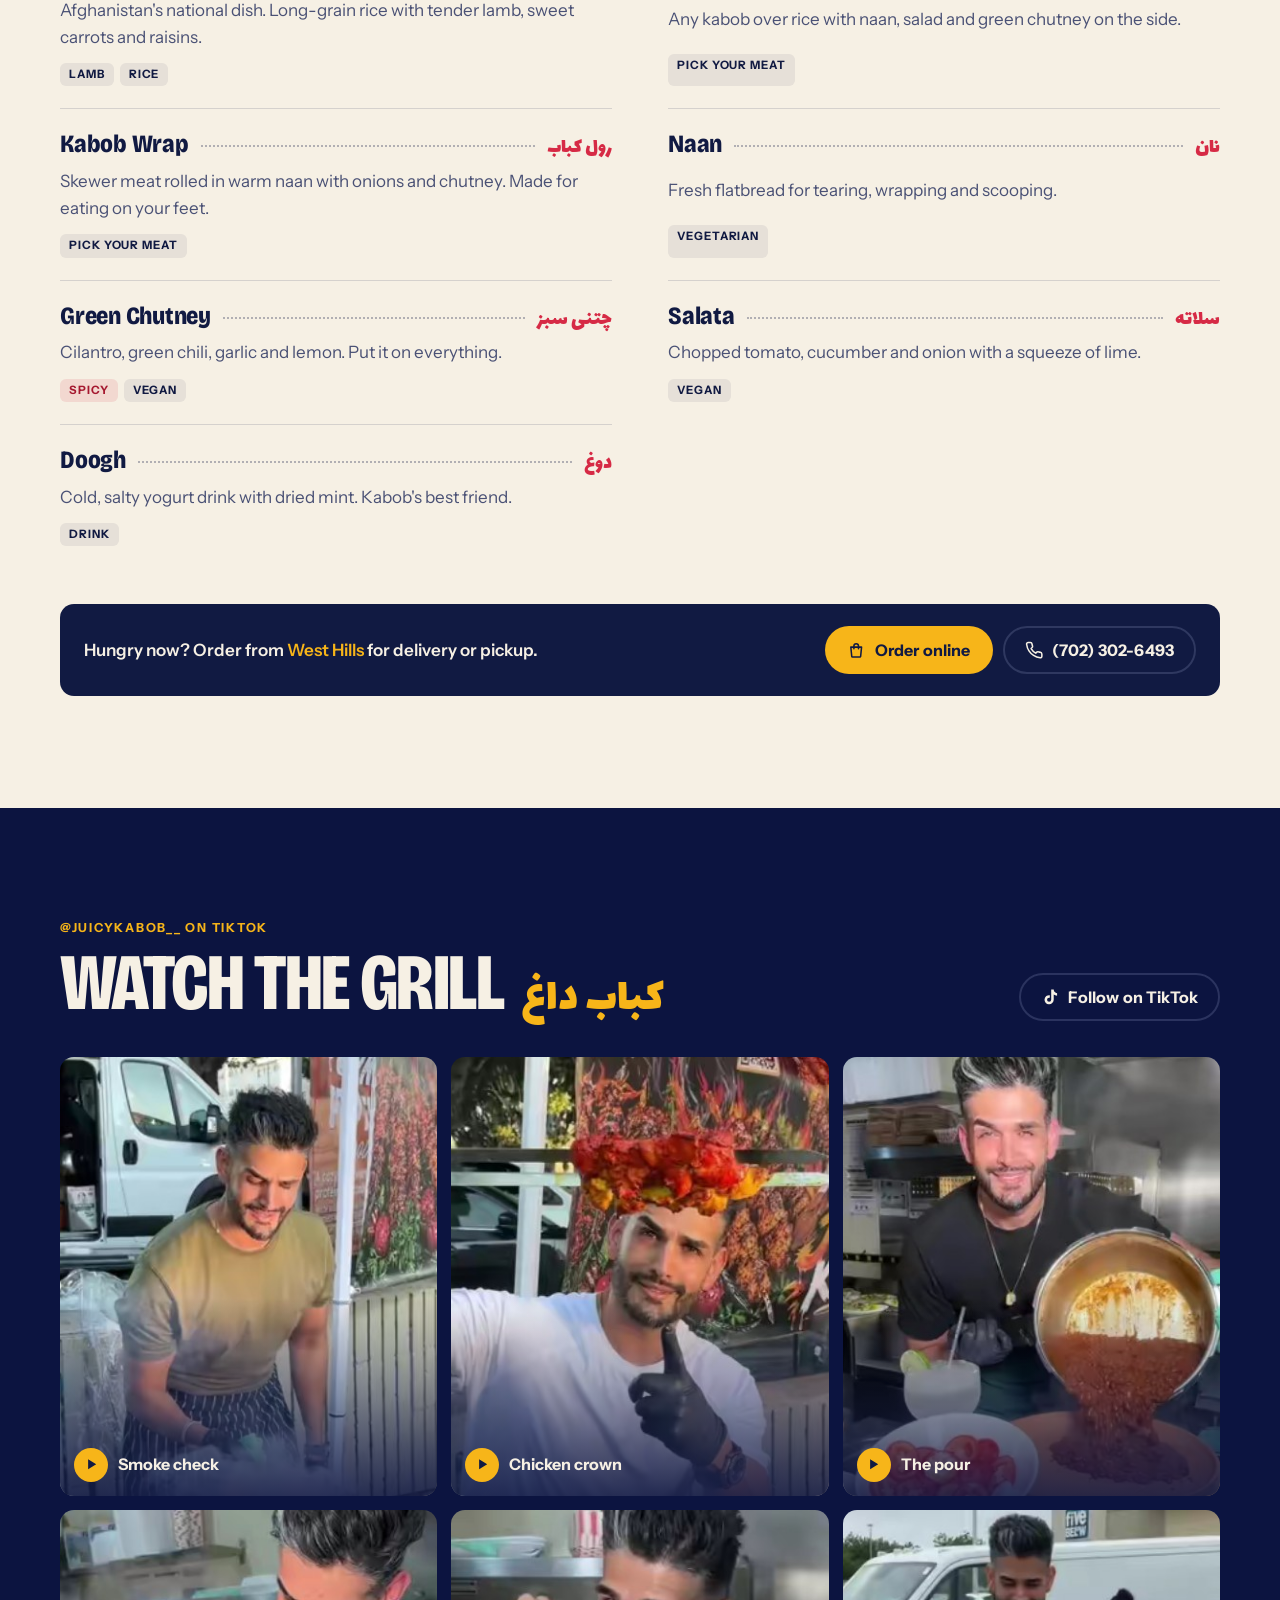
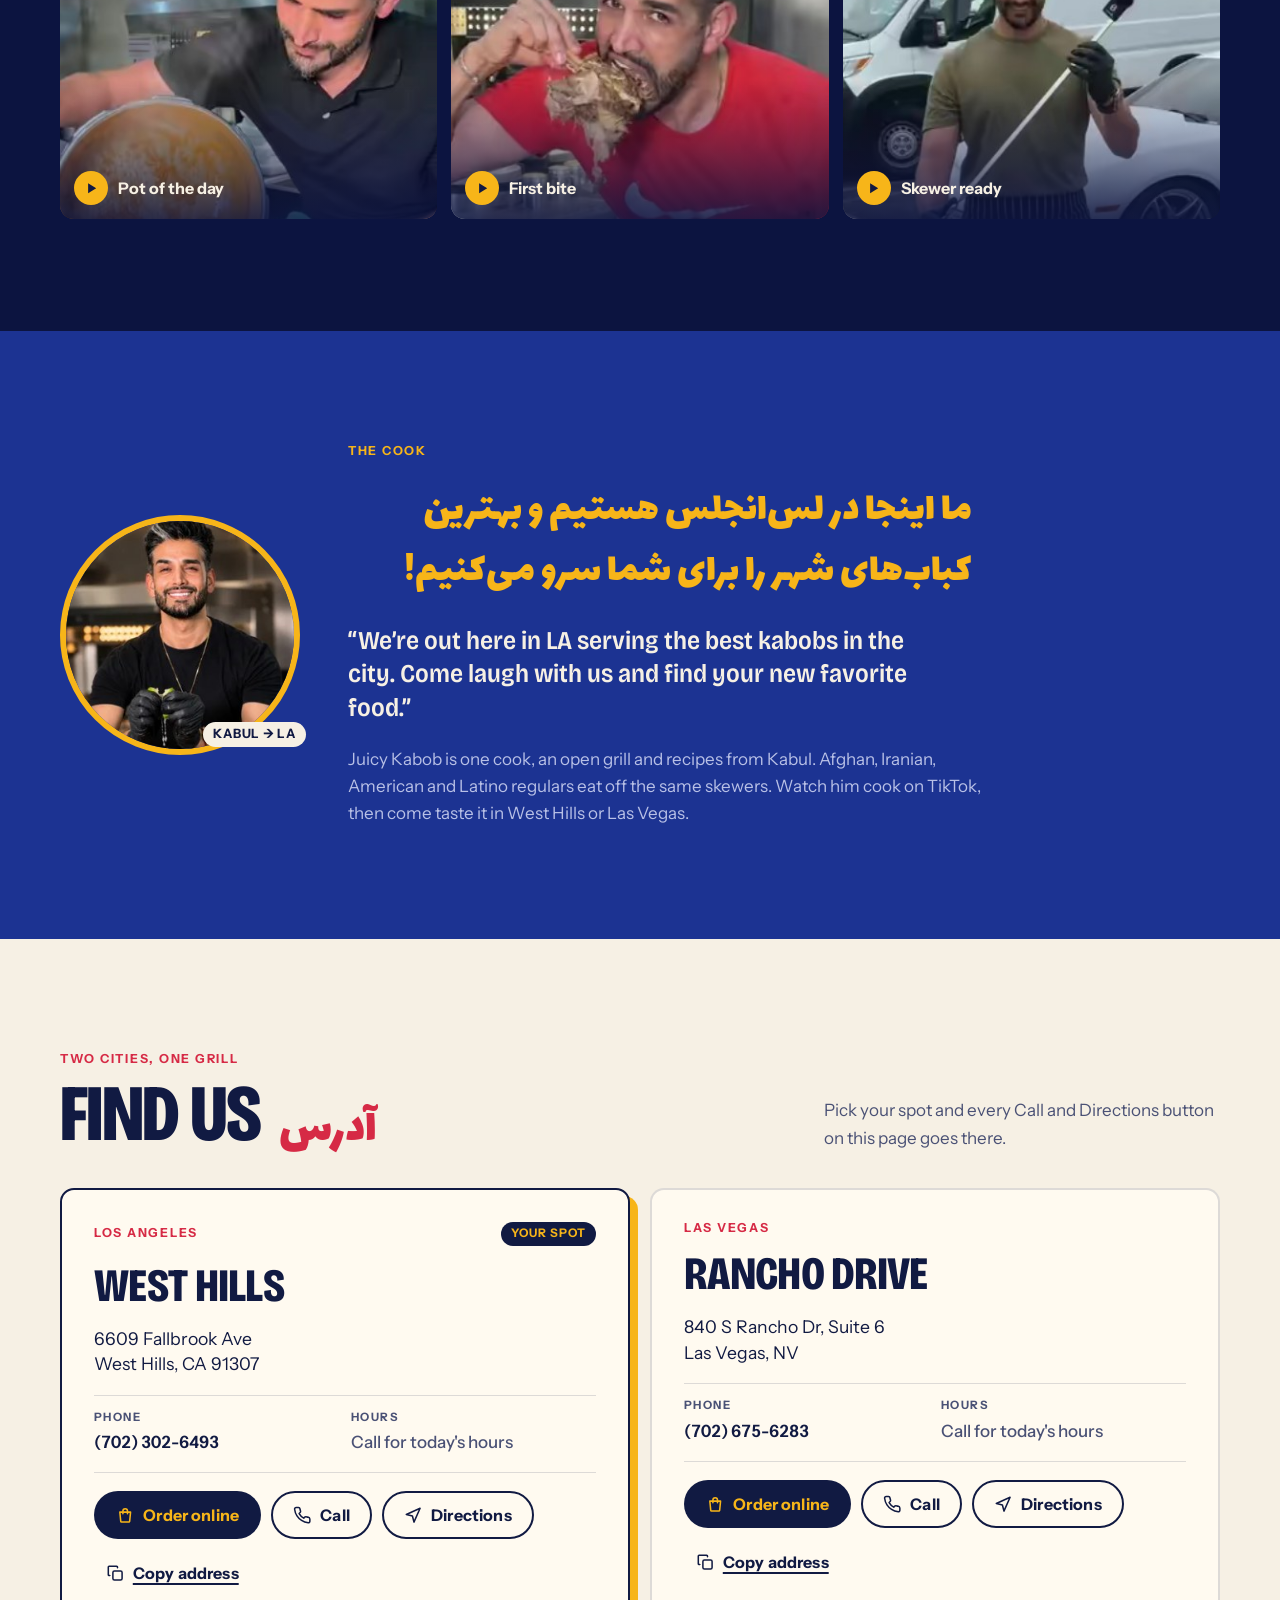
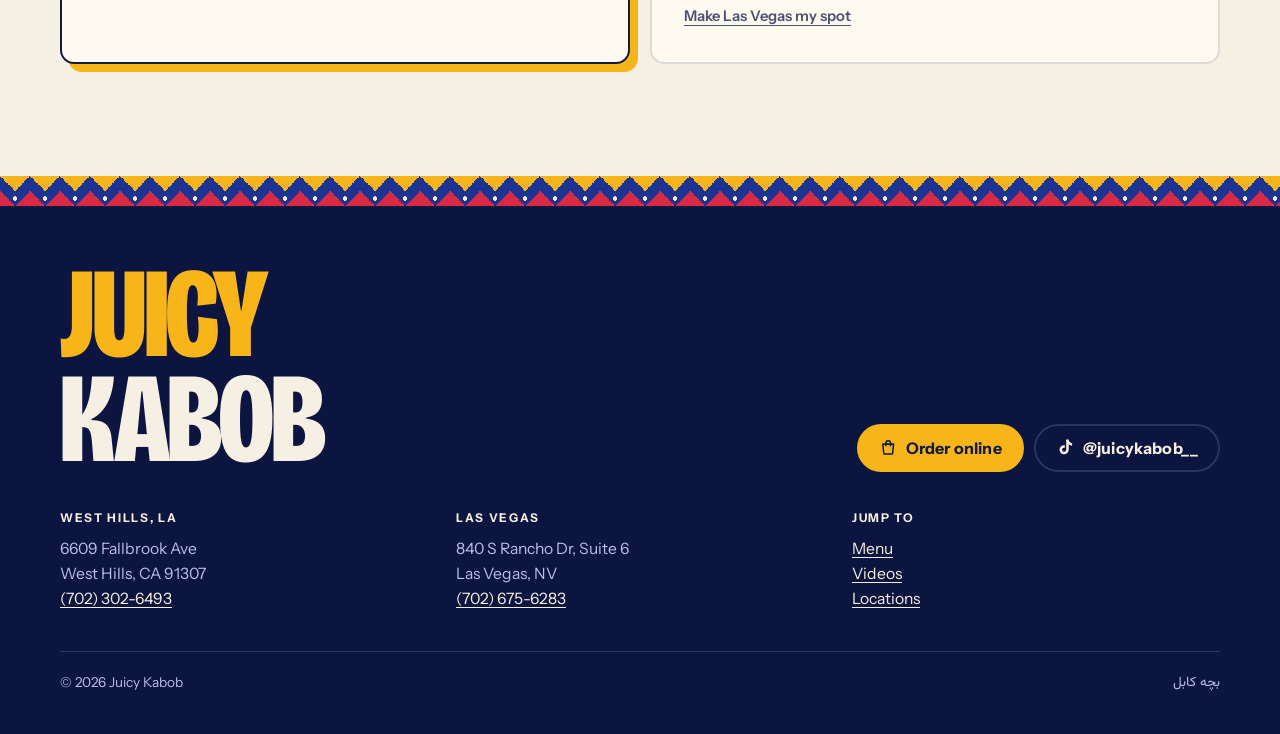
==== commit 26ece825: "Add online ordering via delivery apps Order online buttons in the header, hero, menu, location cards" ====
--- a/index.html
+++ b/index.html
@@ -417,17 +417,66 @@
   backdrop-filter: blur(14px); -webkit-backdrop-filter: blur(14px);
   border-top: 1px solid var(--line-dark);
   gap: 8px;
-  grid-template-columns: 1.5fr 1fr 1fr;
-}
-.action-bar a {
-  display: flex; align-items: center; justify-content: center; gap: 8px;
-  min-height: 52px; border-radius: 14px; text-decoration: none;
+  grid-template-columns: 1.4fr 1fr 1fr 1fr;
+}
+.action-bar a, .action-bar button {
+  appearance: none; border: 0; cursor: pointer; width: 100%; text-align: left;
+  display: flex; align-items: center; justify-content: center; gap: 7px;
+  min-height: 52px; padding: 0 6px; border-radius: 14px; text-decoration: none;
   background: rgba(255, 255, 255, .07); color: var(--paper);
-  font: 700 .95rem/1.1 var(--f-body);
-}
-.action-bar a.primary { background: var(--saffron); color: var(--ink); }
-.action-bar a .sub { display: block; font-weight: 600; font-size: .72rem; opacity: .75; }
-.action-bar a:active { transform: scale(.97); }
+  font: 700 .9rem/1.1 var(--f-body);
+}
+.action-bar .primary { background: var(--saffron); color: var(--ink); }
+.action-bar .sub { display: block; font-weight: 600; font-size: .7rem; opacity: .75; }
+.action-bar a:active, .action-bar button:active { transform: scale(.97); }
+
+/* ---------- Order sheet ---------- */
+html:has(.order-sheet[open]) { overflow: hidden; }
+.order-sheet {
+  padding: 0; border: 0; background: transparent; color: var(--ink);
+  width: min(480px, calc(100% - 32px)); max-width: 100%; max-height: 100%; overflow: visible;
+}
+.order-sheet::backdrop { background: rgba(12, 20, 64, .62); backdrop-filter: blur(6px); -webkit-backdrop-filter: blur(6px); }
+.sheet-body {
+  display: grid; gap: 18px; padding: 26px;
+  max-height: calc(100dvh - 32px); overflow-y: auto; overscroll-behavior: contain;
+  background: var(--paper); border-radius: 22px; box-shadow: 0 30px 80px rgba(0, 0, 0, .45);
+}
+.order-sheet[open] .sheet-body { animation: sheet-in .45s cubic-bezier(.2, .8, .2, 1) both; }
+@keyframes sheet-in { from { opacity: 0; transform: translateY(28px) scale(.97); } }
+.sheet-top { display: flex; align-items: start; justify-content: space-between; gap: 16px; }
+.sheet-top .eyebrow { color: var(--pom); margin-bottom: 8px; }
+.sheet-title { font: 800 clamp(1.9rem, 7vw, 2.5rem)/.92 var(--f-display); font-stretch: 78%; text-transform: uppercase; letter-spacing: -.015em; }
+.sheet-title span { display: block; color: var(--pom); }
+.sheet-close {
+  appearance: none; flex: none; cursor: pointer; display: grid; place-items: center;
+  width: 44px; height: 44px; border-radius: 50%;
+  border: 1.5px solid var(--line-paper); background: transparent; color: var(--ink);
+}
+.sheet-close:hover { border-color: var(--ink); }
+.sheet-switch { justify-self: start; background: rgba(17, 26, 66, .06); border-color: var(--line-paper); }
+.sheet-switch button { color: var(--ink-soft); }
+.sheet-switch button[aria-pressed="true"] { background: var(--ink); color: var(--paper); }
+.order-apps { list-style: none; margin: 0; padding: 0; display: grid; gap: 10px; }
+.order-app, .order-call {
+  display: flex; align-items: center; gap: 14px; min-height: 68px; padding: 12px 16px;
+  border-radius: 14px; border: 2px solid var(--line-paper); background: #fffaf0; color: var(--ink);
+  text-decoration: none; transition: border-color .15s ease, transform .15s ease, box-shadow .15s ease;
+}
+.order-app:hover, .order-call:hover { border-color: var(--ink); box-shadow: 5px 5px 0 var(--saffron); transform: translate(-2px, -2px); }
+.order-badge {
+  display: grid; place-items: center; flex: none; width: 42px; height: 42px; border-radius: 12px;
+  background: var(--ink); color: var(--saffron); font: 800 1.15rem/1 var(--f-display);
+}
+.order-text { display: grid; gap: 3px; margin-right: auto; min-width: 0; }
+.order-text strong { font: 800 1.2rem/1.1 var(--f-display); font-stretch: 85%; }
+.order-text span { font-size: .88rem; color: var(--ink-soft); font-variant-numeric: tabular-nums; }
+.order-call { background: var(--ink); border-color: var(--ink); color: var(--paper); }
+.order-call .order-badge { background: var(--saffron); color: var(--ink); }
+.order-call .order-text span { color: var(--mist); }
+.order-empty { padding: 14px 16px; border-radius: 14px; background: rgba(214, 42, 69, .08); }
+.sheet-note { font-size: .85rem; color: var(--ink-soft); }
+.menu-foot-actions, .footer-actions { display: flex; flex-wrap: wrap; gap: 10px; }
 
 /* ---------- Toast ---------- */
 .toast {
@@ -442,7 +491,7 @@
 @keyframes pop { from { opacity: 0; transform: translate(-50%, 10px); } }
 
 /* ---------- Responsive ---------- */
-@media (max-width: 1020px) {
+@media (max-width: 1100px) {
   .nav { display: none; }
 }
 @media (max-width: 900px) {
@@ -457,6 +506,15 @@
   .story-grid { grid-template-columns: minmax(0, 1fr); gap: 32px; }
   .loc-grid { grid-template-columns: minmax(0, 1fr); }
   .footer-cols { grid-template-columns: minmax(0, 1fr); }
+}
+@media (max-width: 600px) {
+  .order-sheet { width: 100%; margin: auto 0 0; }
+  .sheet-body {
+    max-height: 88dvh; border-radius: 22px 22px 0 0;
+    padding: 24px var(--gutter-r) calc(24px + env(safe-area-inset-bottom, 0px)) var(--gutter-l);
+  }
+  .order-sheet[open] .sheet-body { animation-name: sheet-up; }
+  @keyframes sheet-up { from { transform: translateY(100%); } }
 }
 @media (max-width: 520px) {
   .brand-word { font-size: 1.15rem; }
@@ -539,6 +597,16 @@
   <symbol id="i-tiktok" viewBox="0 0 24 24">
     <path d="M16.6 2h-3.3v13.4a2.7 2.7 0 1 1-2.7-2.7c.3 0 .6 0 .9.1V9.4a6 6 0 1 0 5.1 6V8.6a7.6 7.6 0 0 0 4.4 1.4V6.7c-2.4 0-4.4-2-4.4-4.7z" fill="currentColor"/>
   </symbol>
+  <symbol id="i-bag" viewBox="0 0 24 24">
+    <path d="M5 8h14l-1.2 12.1a1 1 0 0 1-1 .9H7.2a1 1 0 0 1-1-.9L5 8z" fill="none" stroke="currentColor" stroke-width="2" stroke-linejoin="round"/>
+    <path d="M9 10V6.5a3 3 0 0 1 6 0V10" fill="none" stroke="currentColor" stroke-width="2" stroke-linecap="round"/>
+  </symbol>
+  <symbol id="i-arrow" viewBox="0 0 24 24">
+    <path d="M5 12h14M13 6l6 6-6 6" fill="none" stroke="currentColor" stroke-width="2.2" stroke-linecap="round" stroke-linejoin="round"/>
+  </symbol>
+  <symbol id="i-close" viewBox="0 0 24 24">
+    <path d="M6 6l12 12M18 6 6 18" fill="none" stroke="currentColor" stroke-width="2.2" stroke-linecap="round"/>
+  </symbol>
   <symbol id="i-play" viewBox="0 0 24 24">
     <path d="M8 5.5v13l10.5-6.5z" fill="currentColor"/>
   </symbol>
@@ -560,9 +628,12 @@
       <button type="button" data-set-loc="la" aria-pressed="true"><span class="long">West Hills, LA</span><span class="short">LA</span></button>
       <button type="button" data-set-loc="lv" aria-pressed="false"><span class="long">Las Vegas</span><span class="short">Vegas</span></button>
     </div>
-    <a class="btn btn-primary header-call" data-loc-call href="tel:+17023026493">
+    <a class="btn btn-ghost header-call" data-loc-call href="tel:+17023026493">
       <svg class="icon" aria-hidden="true"><use href="#i-phone"/></svg>Call
     </a>
+    <button type="button" class="btn btn-primary header-call" data-order>
+      <svg class="icon" aria-hidden="true"><use href="#i-bag"/></svg>Order online
+    </button>
   </div>
 </header>
 
@@ -576,10 +647,12 @@
         <p class="hero-fa"><span lang="fa" dir="rtl">بچه کابل</span><span class="gloss">“Kabul kid”</span></p>
         <p class="lead">Skewers over open flame, Kabuli palaw by the pot, and the cook from your For You page working the grill himself.</p>
         <div class="cta-row">
-          <a class="btn btn-primary" data-loc-call href="tel:+17023026493">
+          <button type="button" class="btn btn-primary" data-order>
+            <svg class="icon" aria-hidden="true"><use href="#i-bag"/></svg>Order online
+          </button>
+          <a class="btn btn-ghost" data-loc-call href="tel:+17023026493">
             <svg class="icon" aria-hidden="true"><use href="#i-phone"/></svg><span>Call <span data-loc-name>West Hills</span></span>
           </a>
-          <a class="btn btn-ghost" href="#menu">See the menu</a>
         </div>
         <a class="proof" href="https://www.tiktok.com/@juicykabob__" target="_blank" rel="noopener">
           <span class="tt"><svg class="icon" aria-hidden="true"><use href="#i-tiktok"/></svg></span>
@@ -679,10 +752,15 @@
       </ul>
 
       <div class="menu-foot">
-        <p>Hungry now? <span>Call <span data-loc-name>West Hills</span></span> to order ahead.</p>
-        <a class="btn btn-primary" data-loc-call href="tel:+17023026493">
-          <svg class="icon" aria-hidden="true"><use href="#i-phone"/></svg><span data-loc-phone>(702) 302-6493</span>
-        </a>
+        <p>Hungry now? Order from <span data-loc-name>West Hills</span> for delivery or pickup.</p>
+        <div class="menu-foot-actions">
+          <button type="button" class="btn btn-primary" data-order>
+            <svg class="icon" aria-hidden="true"><use href="#i-bag"/></svg>Order online
+          </button>
+          <a class="btn btn-ghost" data-loc-call href="tel:+17023026493">
+            <svg class="icon" aria-hidden="true"><use href="#i-phone"/></svg><span data-loc-phone>(702) 302-6493</span>
+          </a>
+        </div>
       </div>
     </div>
   </section>
@@ -766,7 +844,8 @@
             <div><dt>Hours</dt><dd class="soft">Call for today's hours</dd></div>
           </dl>
           <div class="loc-actions">
-            <a class="btn btn-ink" href="tel:+17023026493"><svg class="icon" aria-hidden="true"><use href="#i-phone"/></svg>Call</a>
+            <button type="button" class="btn btn-ink" data-order="la"><svg class="icon" aria-hidden="true"><use href="#i-bag"/></svg>Order online</button>
+            <a class="btn btn-outline" href="tel:+17023026493"><svg class="icon" aria-hidden="true"><use href="#i-phone"/></svg>Call</a>
             <a class="btn btn-outline" data-dir="la" href="https://www.google.com/maps/search/?api=1&amp;query=6609%20Fallbrook%20Ave%2C%20West%20Hills%2C%20CA%2091307" target="_blank" rel="noopener"><svg class="icon" aria-hidden="true"><use href="#i-nav"/></svg>Directions</a>
             <button type="button" class="btn btn-text" data-copy="6609 Fallbrook Ave, West Hills, CA 91307"><svg class="icon" aria-hidden="true"><use href="#i-copy"/></svg>Copy address</button>
           </div>
@@ -785,7 +864,8 @@
             <div><dt>Hours</dt><dd class="soft">Call for today's hours</dd></div>
           </dl>
           <div class="loc-actions">
-            <a class="btn btn-ink" href="tel:+17026756283"><svg class="icon" aria-hidden="true"><use href="#i-phone"/></svg>Call</a>
+            <button type="button" class="btn btn-ink" data-order="lv"><svg class="icon" aria-hidden="true"><use href="#i-bag"/></svg>Order online</button>
+            <a class="btn btn-outline" href="tel:+17026756283"><svg class="icon" aria-hidden="true"><use href="#i-phone"/></svg>Call</a>
             <a class="btn btn-outline" data-dir="lv" href="https://www.google.com/maps/search/?api=1&amp;query=840%20S%20Rancho%20Dr%20Suite%206%2C%20Las%20Vegas%2C%20NV" target="_blank" rel="noopener"><svg class="icon" aria-hidden="true"><use href="#i-nav"/></svg>Directions</a>
             <button type="button" class="btn btn-text" data-copy="840 S Rancho Dr, Suite 6, Las Vegas, NV"><svg class="icon" aria-hidden="true"><use href="#i-copy"/></svg>Copy address</button>
           </div>
@@ -801,9 +881,14 @@
   <div class="wrap footer-inner">
     <div class="footer-top">
       <p class="footer-word"><b>Juicy</b><br>Kabob</p>
-      <a class="btn btn-primary" href="https://www.tiktok.com/@juicykabob__" target="_blank" rel="noopener">
-        <svg class="icon" aria-hidden="true"><use href="#i-tiktok"/></svg>@juicykabob__
-      </a>
+      <div class="footer-actions">
+        <button type="button" class="btn btn-primary" data-order>
+          <svg class="icon" aria-hidden="true"><use href="#i-bag"/></svg>Order online
+        </button>
+        <a class="btn btn-ghost" href="https://www.tiktok.com/@juicykabob__" target="_blank" rel="noopener">
+          <svg class="icon" aria-hidden="true"><use href="#i-tiktok"/></svg>@juicykabob__
+        </a>
+      </div>
     </div>
     <div class="footer-cols">
       <div>
@@ -827,9 +912,12 @@
 </footer>
 
 <nav class="action-bar" aria-label="Quick actions">
-  <a class="primary" data-loc-call href="tel:+17023026493">
-    <svg class="icon" aria-hidden="true"><use href="#i-phone"/></svg>
-    <span>Call<span class="sub" data-loc-name>West Hills</span></span>
+  <button type="button" class="primary" data-order>
+    <svg class="icon" aria-hidden="true"><use href="#i-bag"/></svg>
+    <span>Order<span class="sub" data-loc-name>West Hills</span></span>
+  </button>
+  <a data-loc-call href="tel:+17023026493">
+    <svg class="icon" aria-hidden="true"><use href="#i-phone"/></svg>Call
   </a>
   <a data-loc-dir href="https://www.google.com/maps/search/?api=1&amp;query=6609%20Fallbrook%20Ave%2C%20West%20Hills%2C%20CA%2091307" target="_blank" rel="noopener">
     <svg class="icon" aria-hidden="true"><use href="#i-nav"/></svg>Go
@@ -839,14 +927,55 @@
   </a>
 </nav>
 
+<dialog class="order-sheet" id="order-sheet" aria-labelledby="order-title" data-lenis-prevent>
+  <div class="sheet-body">
+    <div class="sheet-top">
+      <div>
+        <p class="eyebrow">Order online</p>
+        <h2 class="sheet-title" id="order-title">Juicy Kabob <span data-loc-name>West Hills</span></h2>
+      </div>
+      <button type="button" class="sheet-close" data-close-order aria-label="Close">
+        <svg class="icon" aria-hidden="true"><use href="#i-close"/></svg>
+      </button>
+    </div>
+    <div class="loc-switch sheet-switch" role="group" aria-label="Order from">
+      <button type="button" data-set-loc="la" aria-pressed="true">West Hills, LA</button>
+      <button type="button" data-set-loc="lv" aria-pressed="false">Las Vegas</button>
+    </div>
+    <ul class="order-apps" id="order-apps"></ul>
+    <p class="order-empty" id="order-empty" hidden>Delivery apps for <span data-loc-name>West Hills</span> are coming soon. Call to order for pickup.</p>
+    <a class="order-call" data-loc-call href="tel:+17023026493">
+      <span class="order-badge"><svg class="icon" aria-hidden="true"><use href="#i-phone"/></svg></span>
+      <span class="order-text"><strong>Order by phone</strong><span data-loc-phone>(702) 302-6493</span></span>
+      <svg class="icon" aria-hidden="true"><use href="#i-arrow"/></svg>
+    </a>
+    <p class="sheet-note">You finish the order in the app. Each app sets its own prices and delivery fees.</p>
+  </div>
+</dialog>
+
 <div class="toast" role="status" aria-live="polite" hidden></div>
 
 <script>
 (function () {
+  // ORDER ONLINE: paste each location's store link between the quotes.
+  // Apps with an empty link stay hidden; with none filled in, the sheet offers ordering by phone.
   var LOCS = {
-    la: { name: 'West Hills', phone: '(702) 302-6493', tel: '+17023026493', address: '6609 Fallbrook Ave, West Hills, CA 91307' },
-    lv: { name: 'Las Vegas', phone: '(702) 675-6283', tel: '+17026756283', address: '840 S Rancho Dr, Suite 6, Las Vegas, NV' }
+    la: {
+      name: 'West Hills', phone: '(702) 302-6493', tel: '+17023026493', address: '6609 Fallbrook Ave, West Hills, CA 91307',
+      order: { doordash: '', ubereats: '', grubhub: '' }
+    },
+    lv: {
+      name: 'Las Vegas', phone: '(702) 675-6283', tel: '+17026756283', address: '840 S Rancho Dr, Suite 6, Las Vegas, NV',
+      order: { doordash: '', ubereats: '', grubhub: '' }
+    }
   };
+  var APPS = [
+    { key: 'doordash', name: 'DoorDash', badge: 'D' },
+    { key: 'ubereats', name: 'Uber Eats', badge: 'U' },
+    { key: 'grubhub', name: 'Grubhub', badge: 'G' }
+  ];
+  var current = 'la';
+  var sheet = document.getElementById('order-sheet');
   var KEY = 'juicykabob.loc';
   var isApple = /iPad|iPhone|iPod/.test(navigator.userAgent) ||
     (navigator.platform === 'MacIntel' && navigator.maxTouchPoints > 1);
@@ -859,7 +988,9 @@
 
   // Location: one choice drives every Call / Directions button on the page.
   function setLoc(key, save) {
-    var loc = LOCS[key] || LOCS.la;
+    if (!LOCS[key]) key = 'la';
+    var loc = LOCS[key];
+    current = key;
     all('[data-set-loc]').forEach(function (b) {
       if (b.closest('.loc-switch')) b.setAttribute('aria-pressed', String(b.dataset.setLoc === key));
     });
@@ -872,6 +1003,48 @@
       try { localStorage.setItem(KEY, key); } catch (e) {}
       document.dispatchEvent(new CustomEvent('jk:loc', { detail: key }));
     }
+    if (sheet && sheet.open) renderOrder();
+  }
+
+  // Order sheet: lists the delivery apps for the chosen location
+  function renderOrder() {
+    var list = document.getElementById('order-apps');
+    var links = LOCS[current].order || {};
+    list.textContent = '';
+    APPS.forEach(function (app) {
+      if (!links[app.key]) return;
+      var li = document.createElement('li');
+      var a = document.createElement('a');
+      a.className = 'order-app';
+      a.href = links[app.key];
+      a.target = '_blank';
+      a.rel = 'noopener';
+      a.innerHTML = '<span class="order-badge"></span><span class="order-text"><strong></strong><span>Delivery &amp; pickup</span></span>' +
+        '<svg class="icon" aria-hidden="true"><use href="#i-arrow"/></svg>';
+      a.querySelector('.order-badge').textContent = app.badge;
+      a.querySelector('strong').textContent = app.name;
+      li.appendChild(a);
+      list.appendChild(li);
+    });
+    list.hidden = !list.children.length;
+    document.getElementById('order-empty').hidden = !!list.children.length;
+  }
+  function openOrder(key) {
+    if (key && key !== current) setLoc(key, true);
+    renderOrder();
+    if (sheet && typeof sheet.showModal === 'function') {
+      if (!sheet.open) sheet.showModal();
+      document.dispatchEvent(new CustomEvent('jk:modal', { detail: true }));
+    } else {
+      document.getElementById('locations').scrollIntoView();
+    }
+  }
+  if (sheet) {
+    sheet.addEventListener('close', function () {
+      document.dispatchEvent(new CustomEvent('jk:modal', { detail: false }));
+    });
+    sheet.addEventListener('click', function (e) { if (e.target === sheet) sheet.close(); });
+    sheet.querySelector('[data-close-order]').addEventListener('click', function () { sheet.close(); });
   }
   all('[data-set-loc]').forEach(function (b) {
     b.addEventListener('click', function () { setLoc(b.dataset.setLoc, true); });
@@ -880,6 +1053,10 @@
   var saved = null;
   try { saved = localStorage.getItem(KEY); } catch (e) {}
   setLoc(saved && LOCS[saved] ? saved : 'la', false);
+  all('[data-order]').forEach(function (b) {
+    b.addEventListener('click', function () { openOrder(b.dataset.order); });
+  });
+  if (location.hash === '#order') openOrder();
 
   // Menu filter
   var chips = all('.chip');
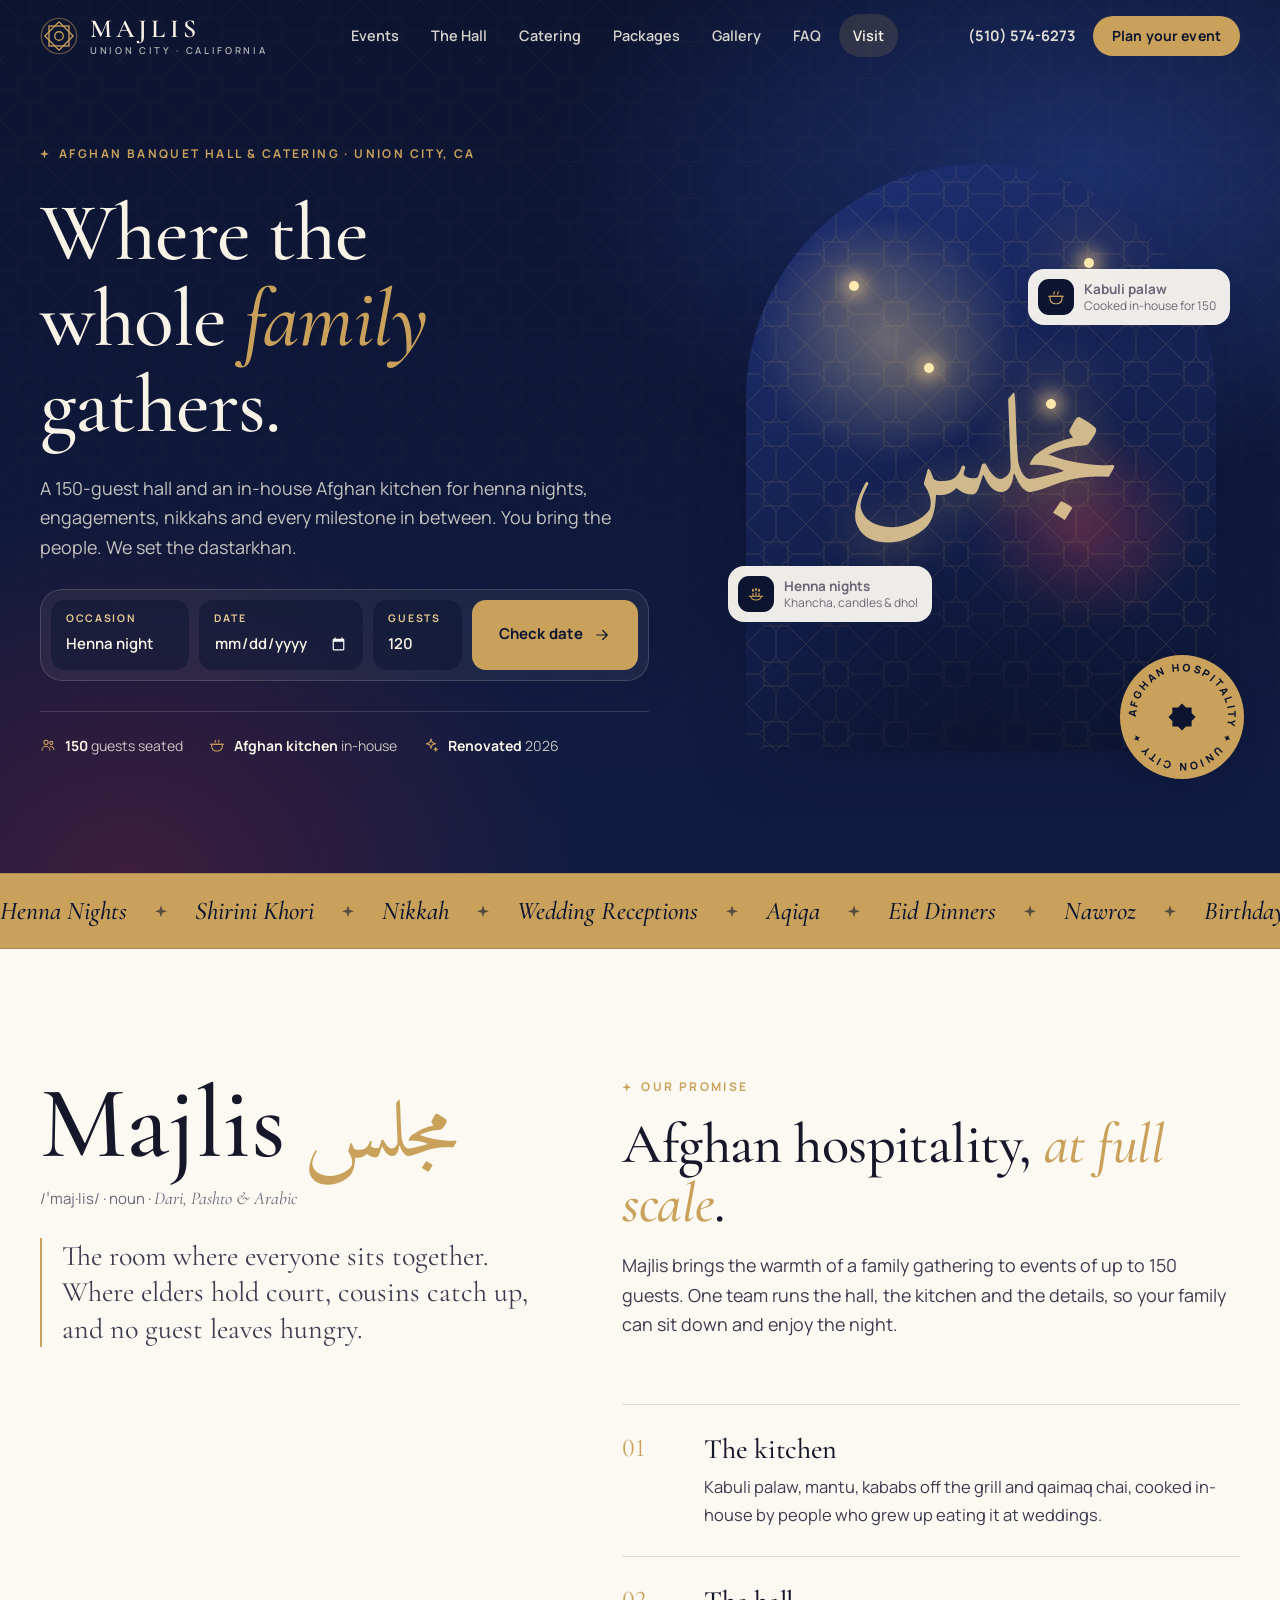
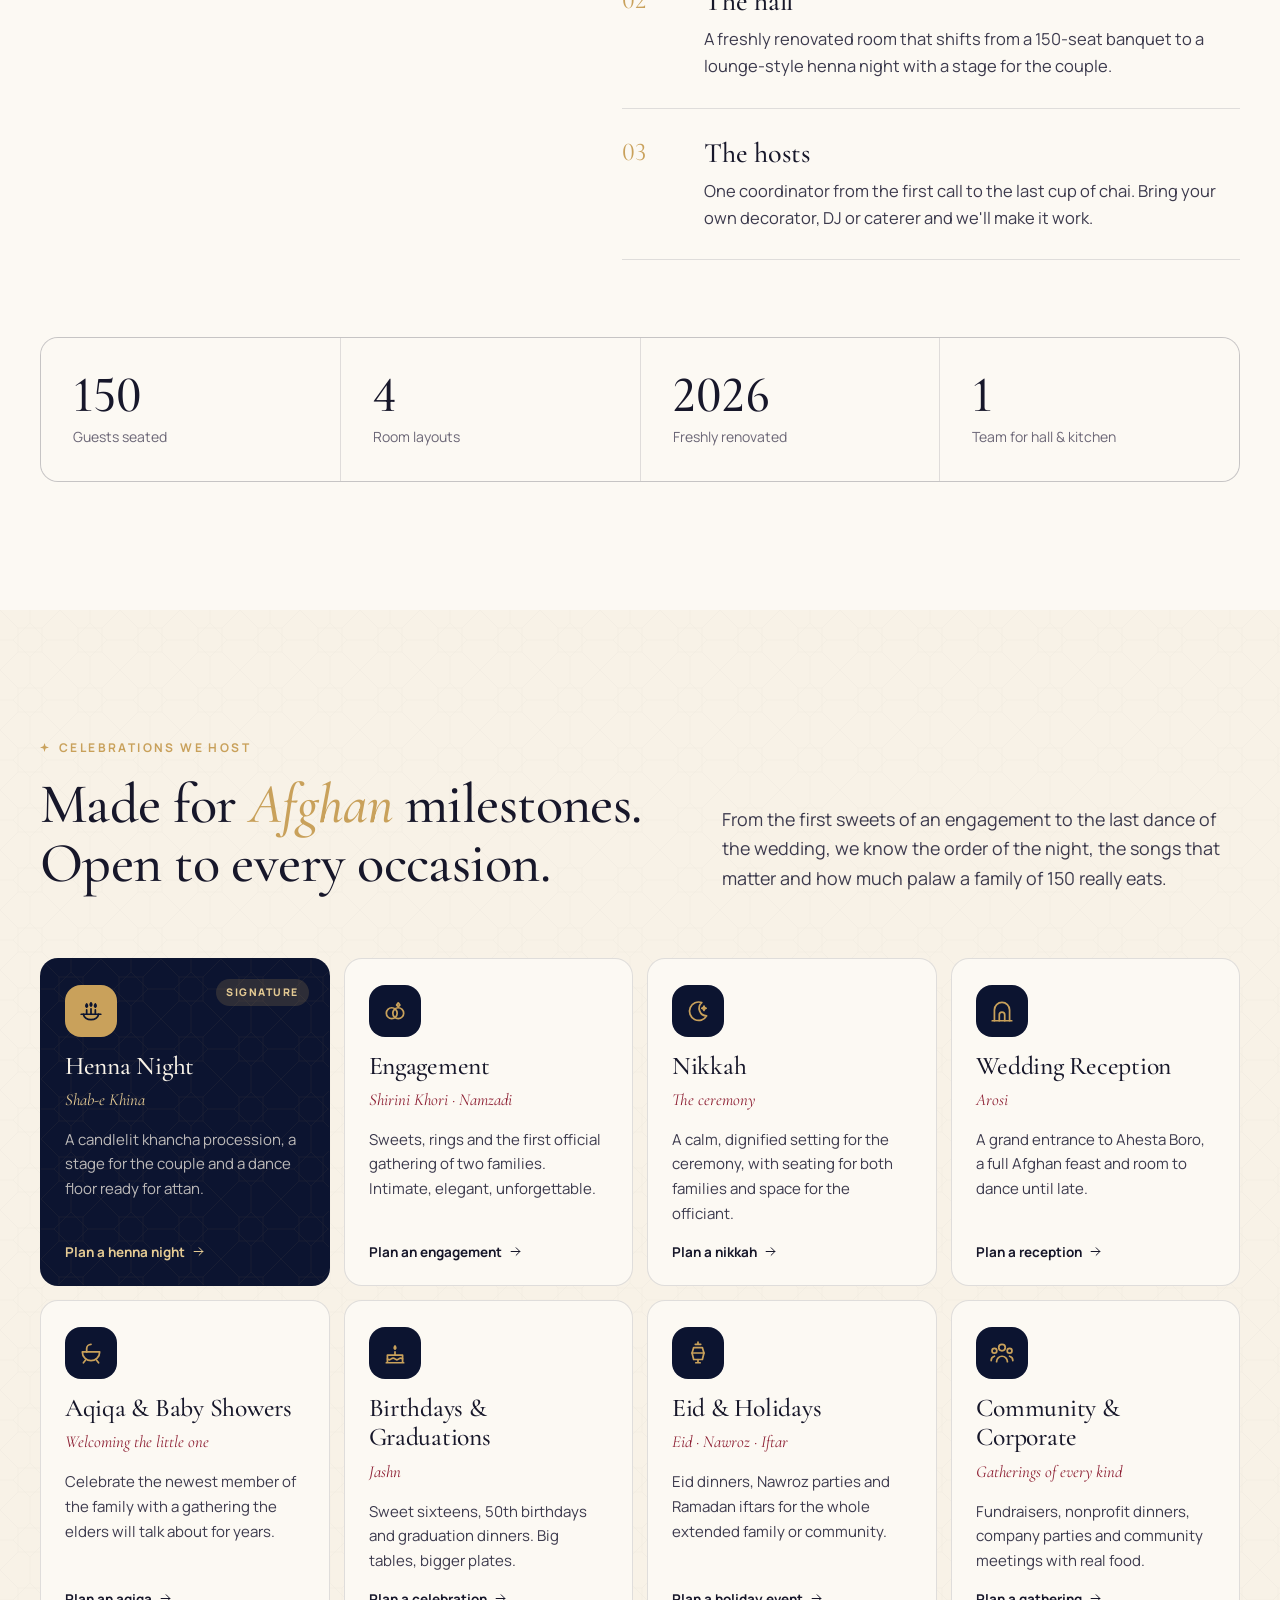
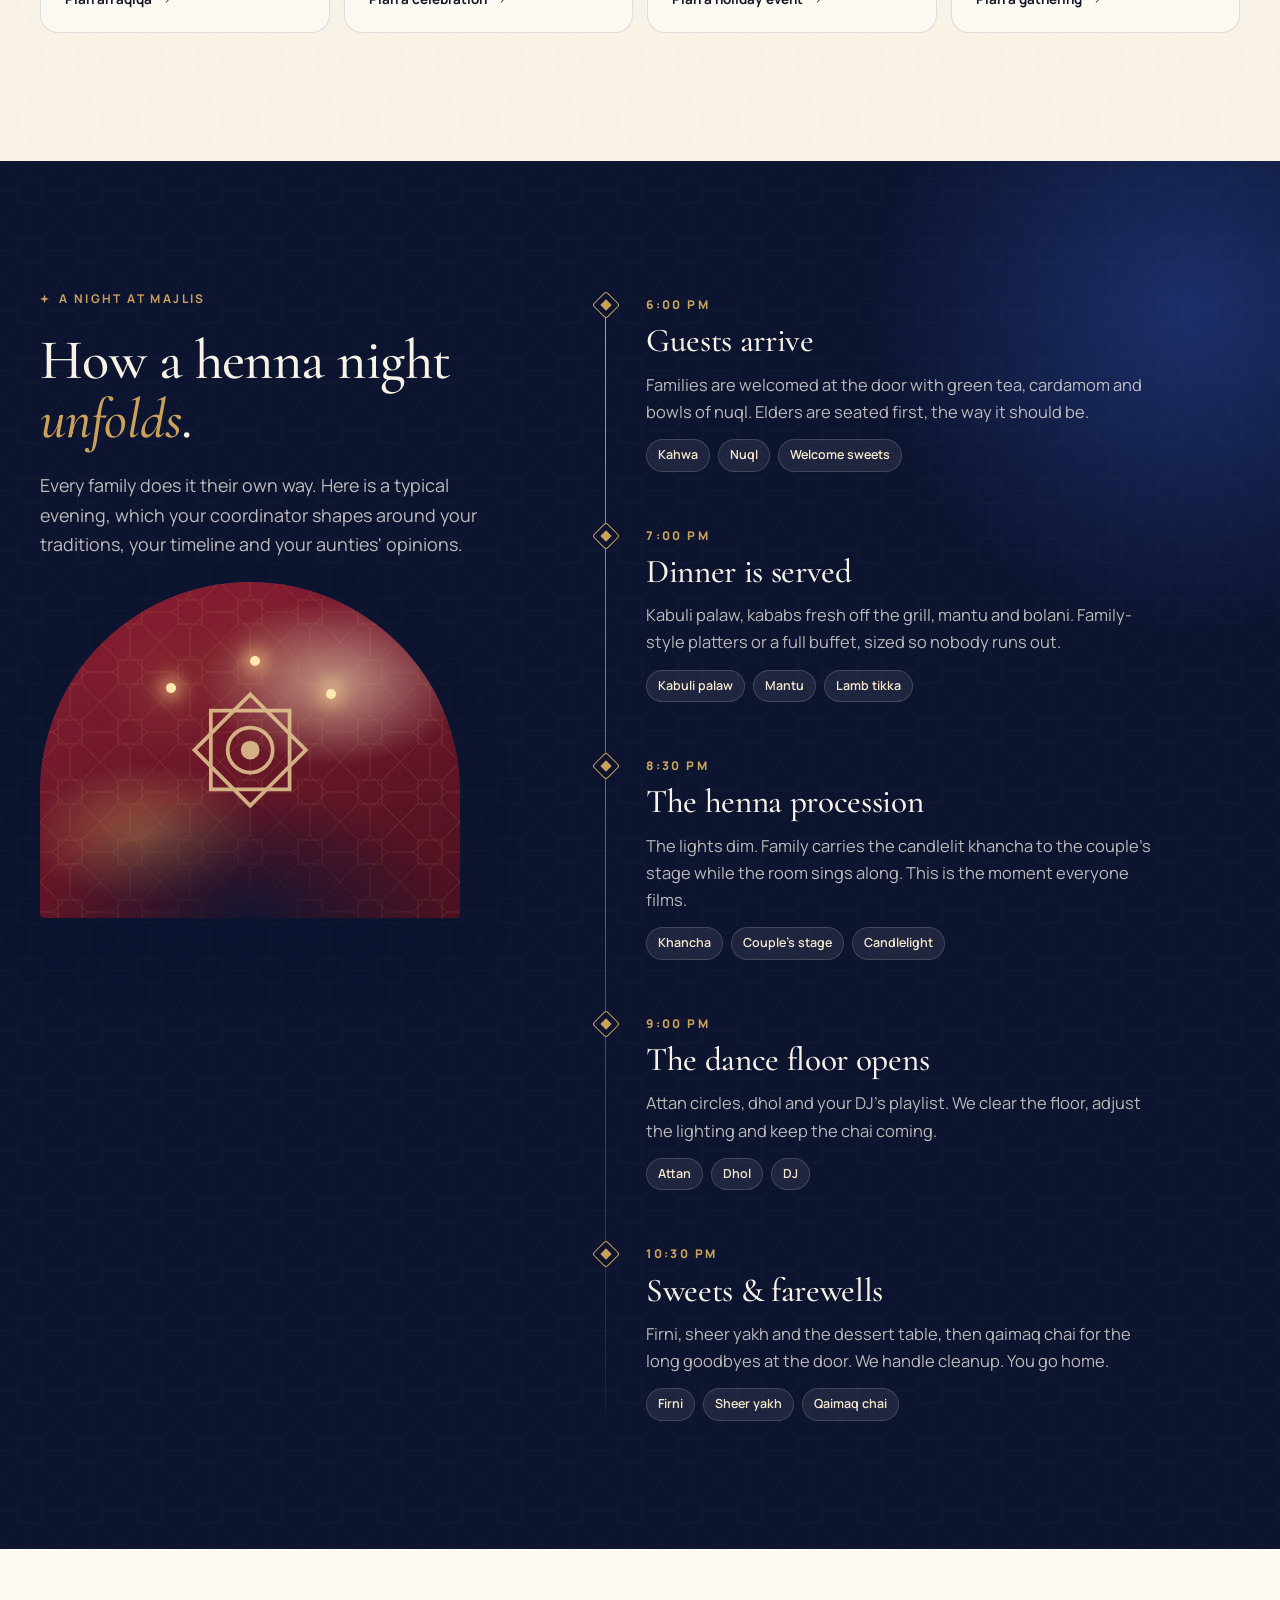
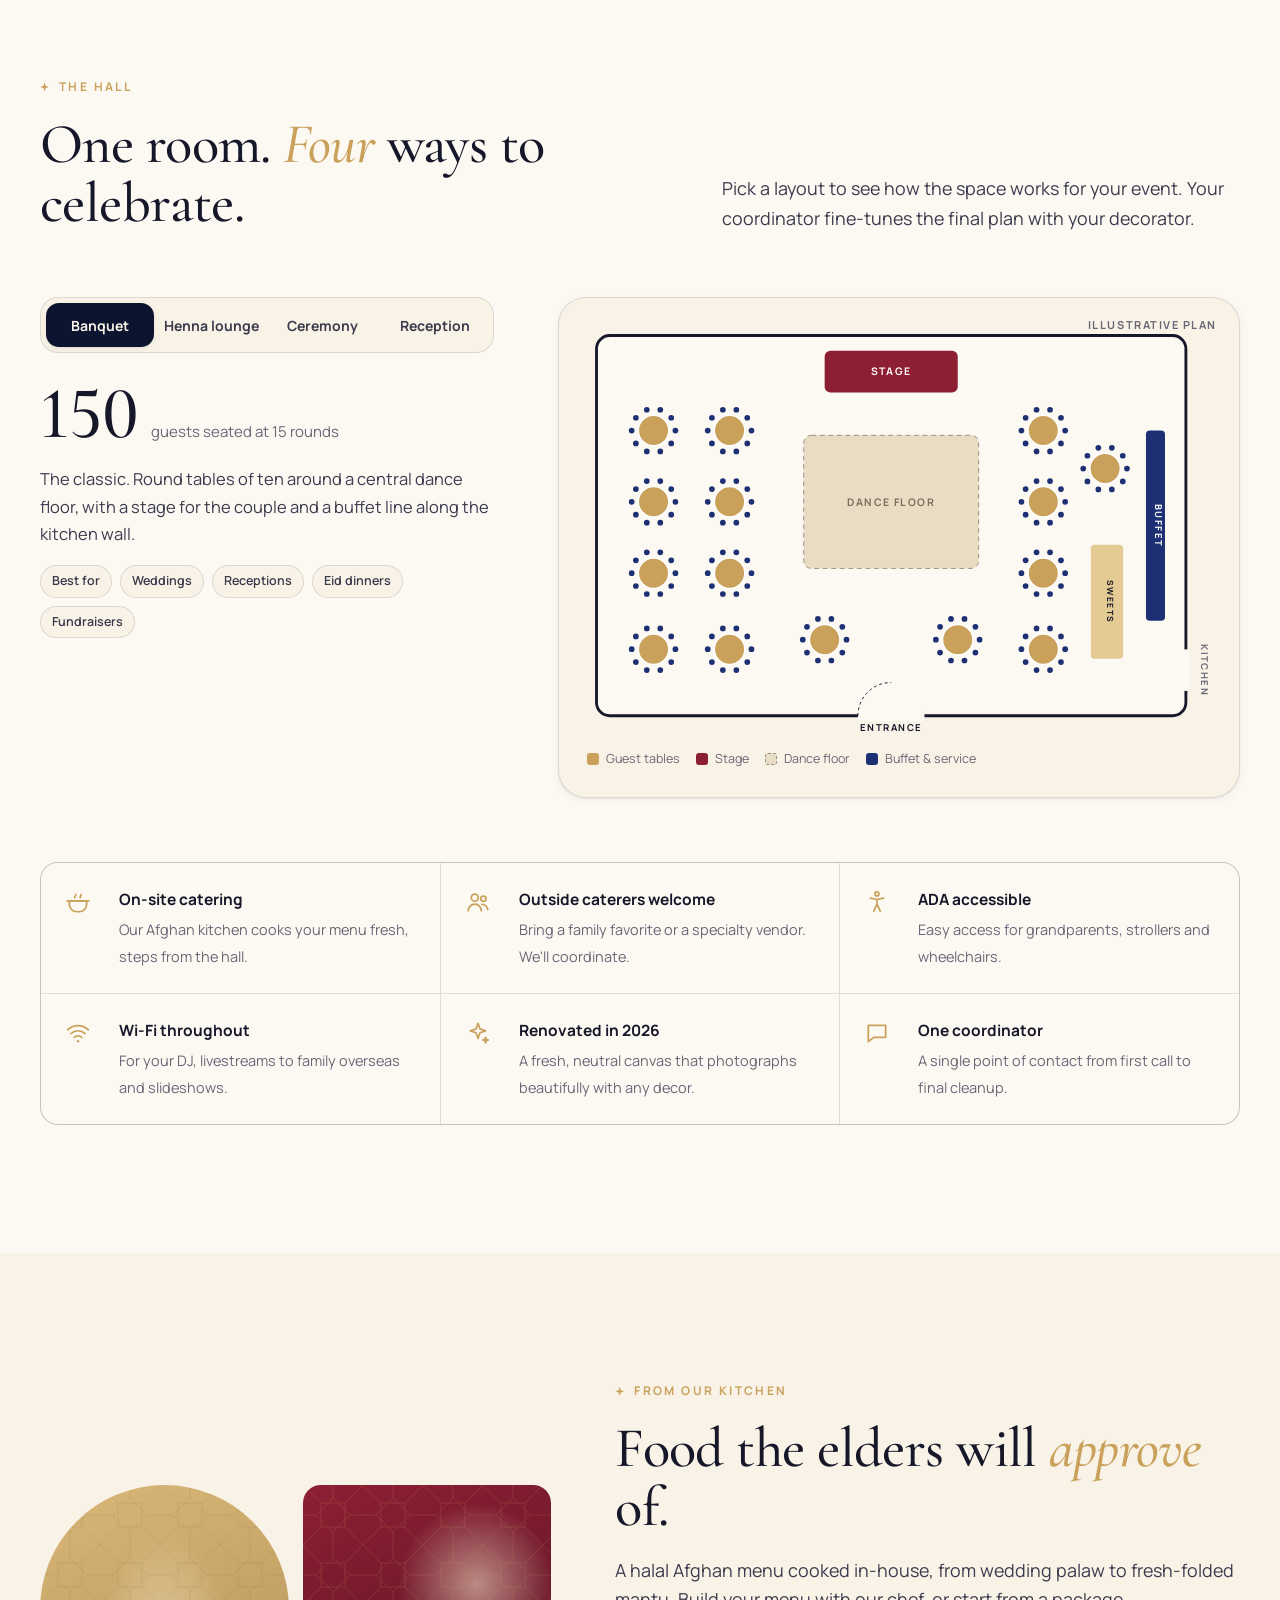
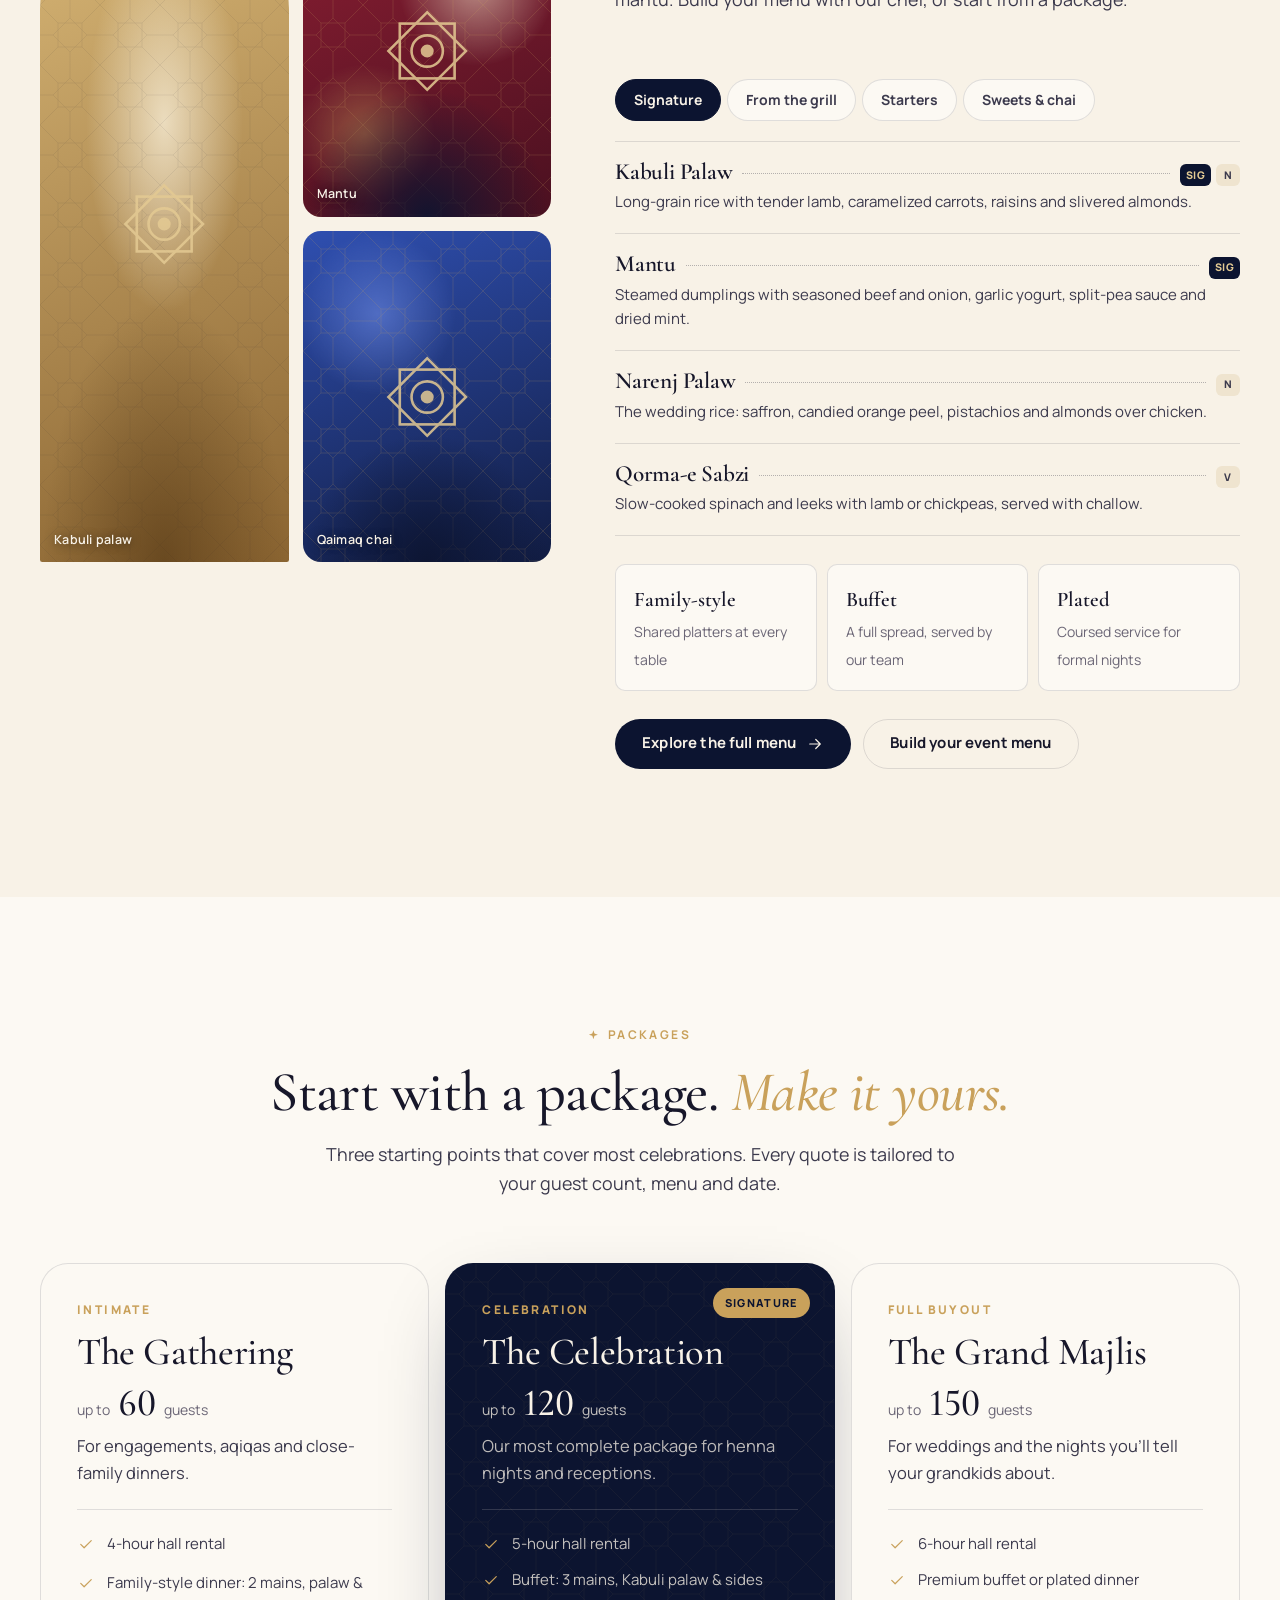
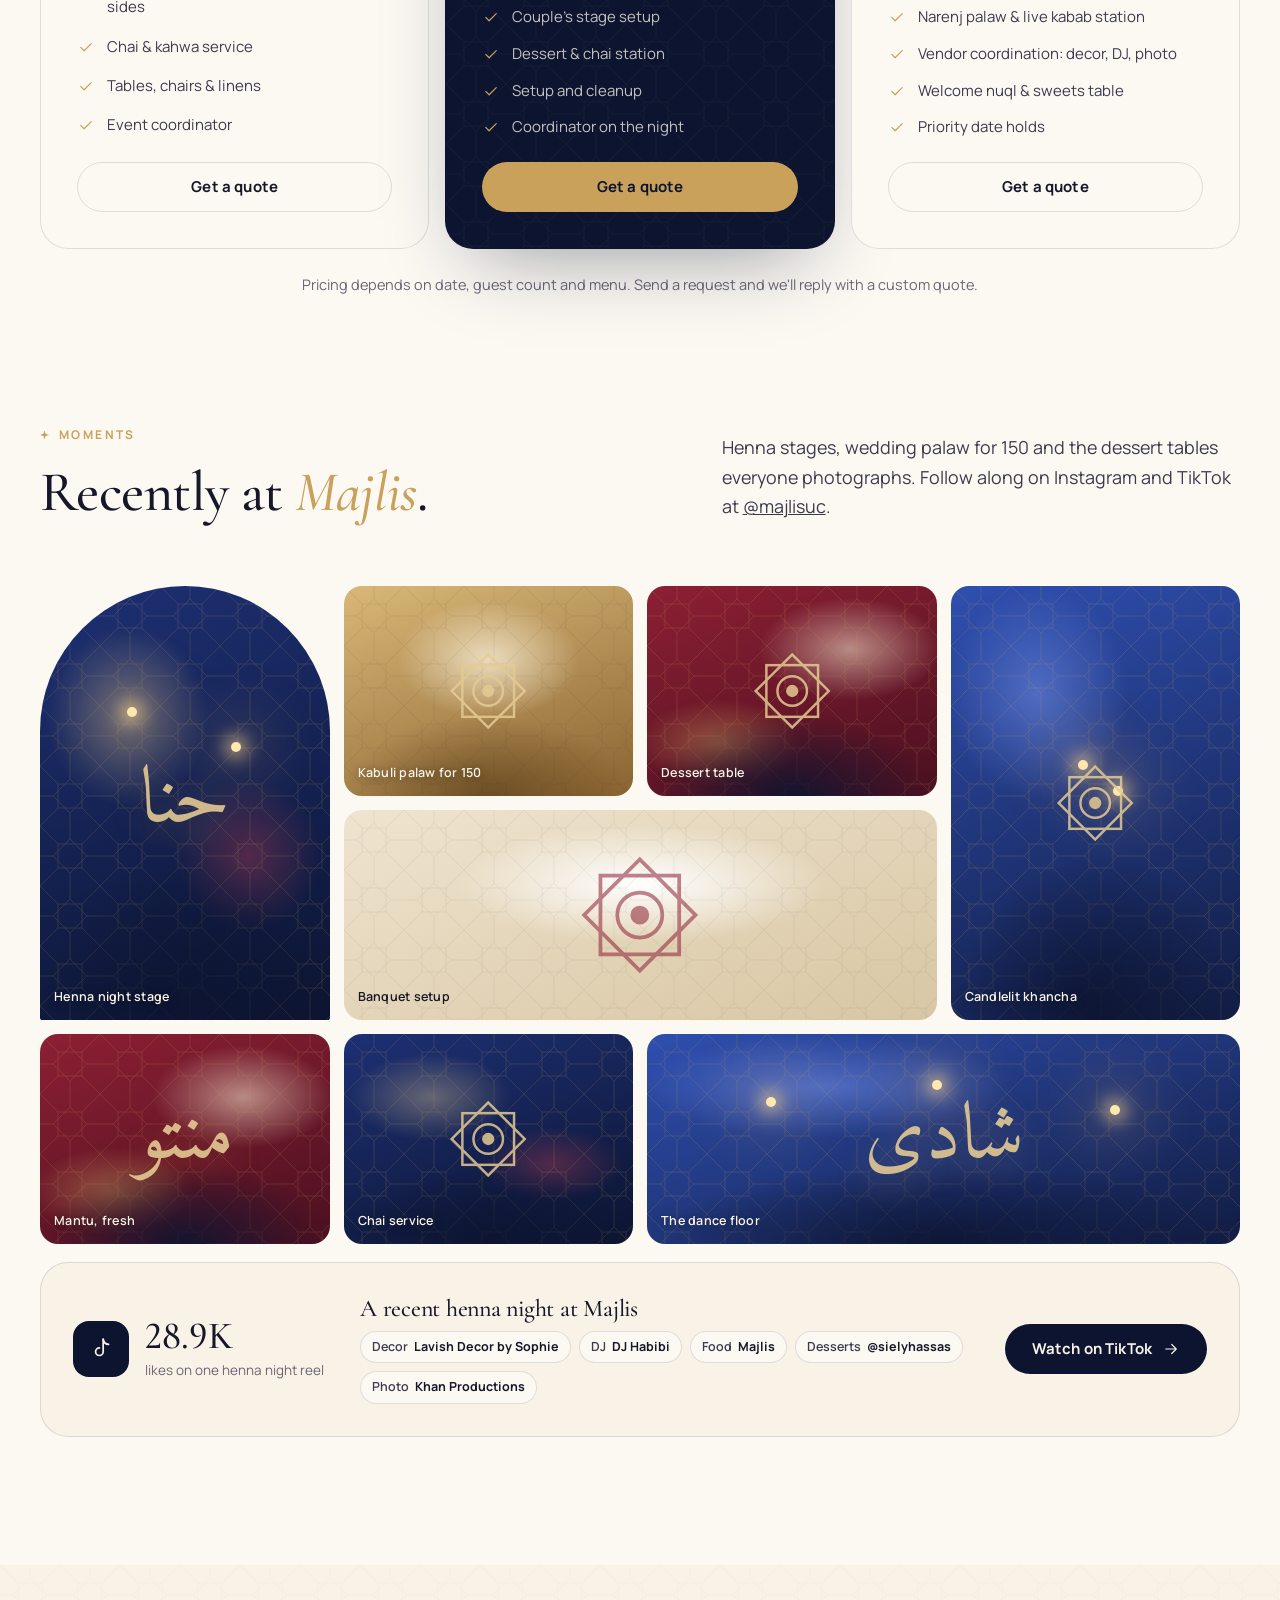
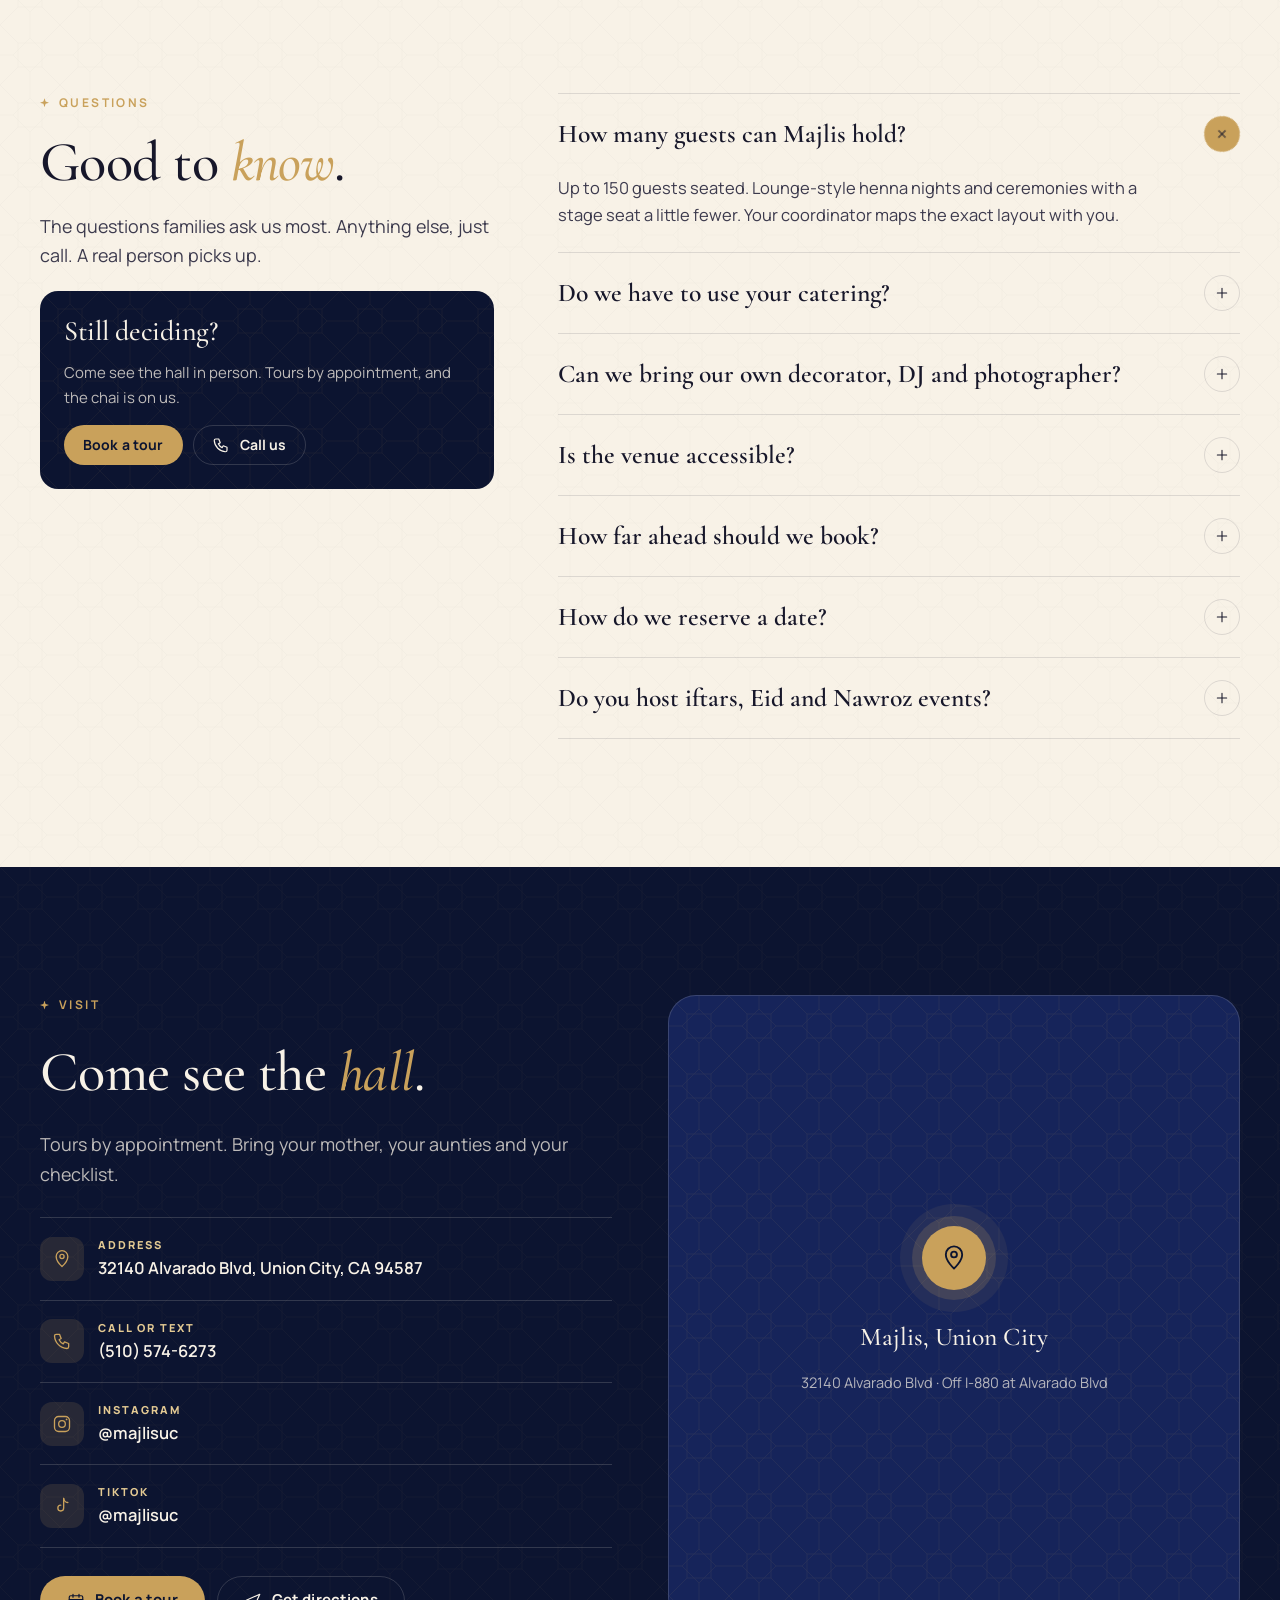
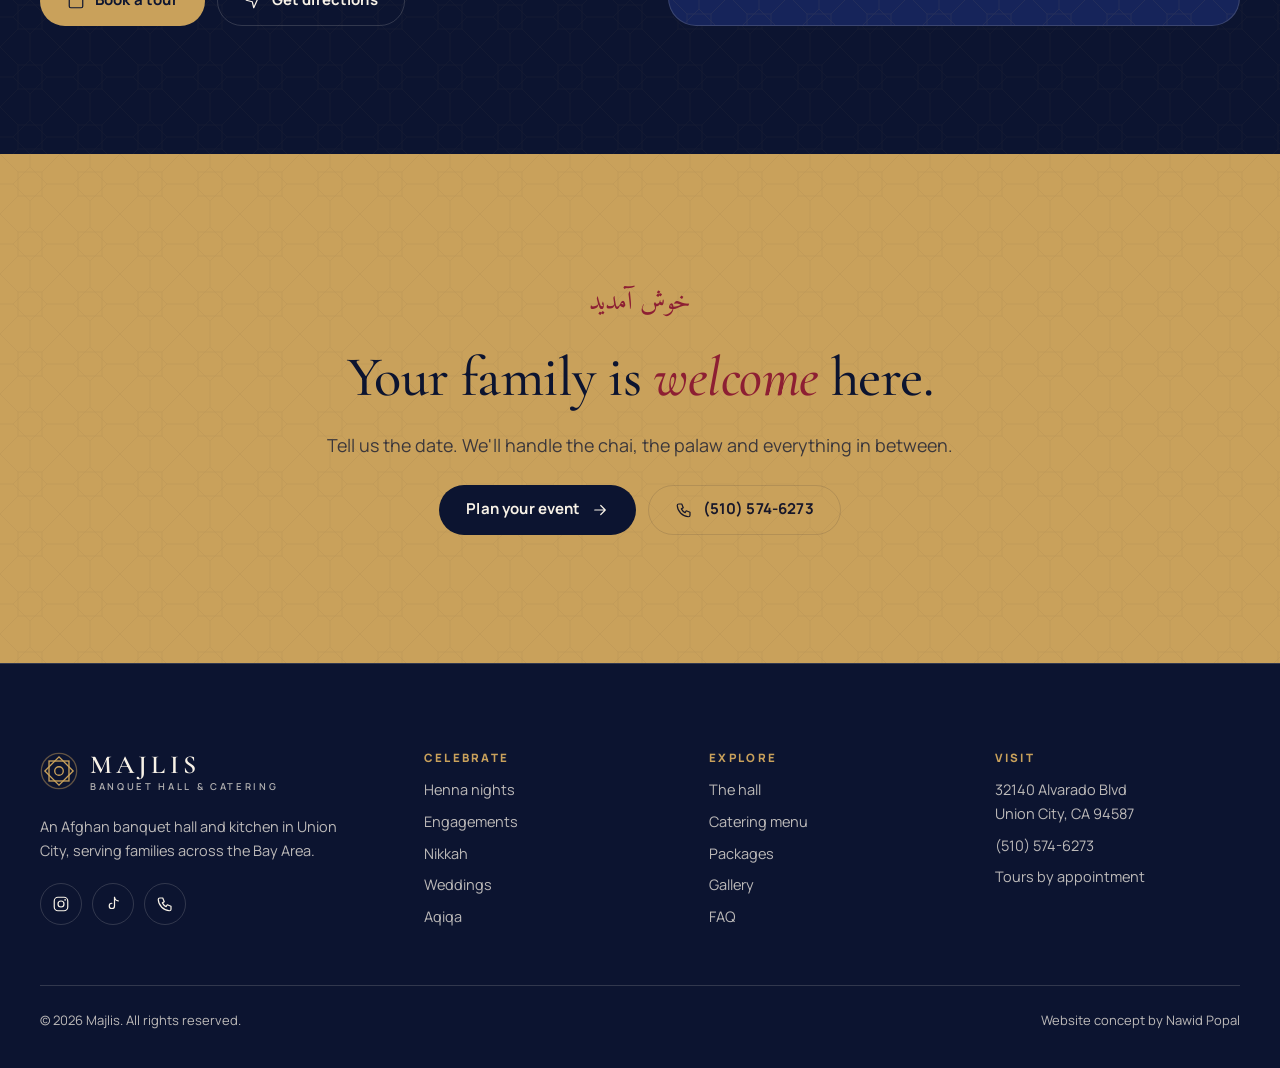
==== commit 3bdf9164: "WIP: first draft of Majlis demo site (design to be reworked) Home, catering menu and multi-step inqu" ====
--- a/index.html
+++ b/index.html
@@ -1,1173 +1,760 @@
 <!doctype html>
-<html lang="en">
+<html lang="en" class="no-js">
 <head>
-<meta charset="utf-8">
-<meta name="viewport" content="width=device-width, initial-scale=1, viewport-fit=cover">
-<script>
-  // Motion on unless the visitor asked for less. The intro loader plays once per visit.
-  (function () {
-    var d = document.documentElement;
-    try {
-      if (window.matchMedia('(prefers-reduced-motion: reduce)').matches) return;
-      d.classList.add('anim');
-      if (!sessionStorage.getItem('jk-intro')) d.classList.add('intro');
-    } catch (e) {}
-    setTimeout(function () { if (!window.__jkAnim) d.classList.remove('anim', 'intro'); }, 4000);
-  })();
-</script>
-<title>Juicy Kabob | Afghan Kabob in West Hills &amp; Las Vegas</title>
-<meta name="description" content="Afghan kabob off the open grill. Chopan, chicken and kofta kabob, Kabuli palaw and fresh naan at 6609 Fallbrook Ave, West Hills, CA and 840 S Rancho Dr, Las Vegas.">
-<meta name="theme-color" content="#0c1440">
-<meta property="og:type" content="website">
-<meta property="og:title" content="Juicy Kabob">
-<meta property="og:description" content="Afghan kabob off the open grill in West Hills, LA and Las Vegas.">
-<meta property="og:image" content="images/grill-smoke.jpg">
-<link rel="icon" href="data:image/svg+xml,%3Csvg xmlns='http://www.w3.org/2000/svg' viewBox='0 0 40 40'%3E%3Crect width='40' height='40' rx='9' fill='%230c1440'/%3E%3Cpath d='M7 33 33 7' stroke='%23b8c0e6' stroke-width='2.4' stroke-linecap='round'/%3E%3Crect x='10' y='22' width='8' height='8' rx='2' transform='rotate(45 14 26)' fill='%23f7b519'/%3E%3Crect x='16' y='16' width='8' height='8' rx='2' transform='rotate(45 20 20)' fill='%23d62a45'/%3E%3Crect x='22' y='10' width='8' height='8' rx='2' transform='rotate(45 26 14)' fill='%23f7b519'/%3E%3C/svg%3E">
-<link rel="preconnect" href="https://fonts.googleapis.com">
-<link rel="preconnect" href="https://fonts.gstatic.com" crossorigin>
-<link rel="stylesheet" href="https://fonts.googleapis.com/css2?family=Bricolage+Grotesque:opsz,wdth,wght@12..96,75..100,400..800&family=Instrument+Sans:wght@400..700&family=Lalezar&family=Vazirmatn:wght@400;600&display=swap">
-
-<script type="application/ld+json">
-{
-  "@context": "https://schema.org",
-  "@graph": [
-    {
-      "@type": "Restaurant",
-      "name": "Juicy Kabob West Hills",
-      "servesCuisine": ["Afghan", "Kabob"],
-      "telephone": "+1-702-302-6493",
-      "image": "images/grill-smoke.jpg",
-      "address": {
-        "@type": "PostalAddress",
-        "streetAddress": "6609 Fallbrook Ave",
-        "addressLocality": "West Hills",
-        "addressRegion": "CA",
-        "postalCode": "91307",
-        "addressCountry": "US"
-      },
-      "sameAs": ["https://www.tiktok.com/@juicykabob__"]
+  <meta charset="utf-8">
+  <meta name="viewport" content="width=device-width, initial-scale=1, viewport-fit=cover">
+  <title>Majlis | Afghan Banquet Hall &amp; Catering in Union City, CA</title>
+  <meta name="description" content="Majlis is a 150-guest banquet hall with an in-house Afghan kitchen in Union City, CA. Henna nights, engagements, nikkahs, weddings, aqiqas and every family milestone.">
+  <meta name="theme-color" content="#0c1430">
+  <link rel="icon" href="assets/img/favicon.svg" type="image/svg+xml">
+  <link rel="apple-touch-icon" href="assets/img/apple-touch-icon.png">
+  <meta property="og:type" content="website">
+  <meta property="og:title" content="Majlis | Where the whole family gathers">
+  <meta property="og:description" content="A 150-guest hall and in-house Afghan kitchen in Union City, CA. Henna nights, engagements, nikkahs and more.">
+  <meta property="og:image" content="https://nawidpopal47.github.io/Nawid-popal/assets/img/og.png">
+  <meta name="twitter:card" content="summary_large_image">
+  <link rel="preconnect" href="https://fonts.googleapis.com">
+  <link rel="preconnect" href="https://fonts.gstatic.com" crossorigin>
+  <link href="https://fonts.googleapis.com/css2?family=Amiri:wght@400;700&family=Cormorant+Garamond:ital,wght@0,500;0,600;1,500;1,600&family=Manrope:wght@400;500;600;700;800&display=swap" rel="stylesheet">
+  <link rel="stylesheet" href="assets/css/styles.css">
+  <script>document.documentElement.classList.remove('no-js');</script>
+  <script type="application/ld+json">
+  {
+    "@context": "https://schema.org",
+    "@type": "EventVenue",
+    "name": "Majlis",
+    "description": "Afghan banquet hall and catering for henna nights, engagements, nikkahs, weddings and family celebrations.",
+    "address": {
+      "@type": "PostalAddress",
+      "streetAddress": "32140 Alvarado Blvd",
+      "addressLocality": "Union City",
+      "addressRegion": "CA",
+      "postalCode": "94587",
+      "addressCountry": "US"
     },
-    {
-      "@type": "Restaurant",
-      "name": "Juicy Kabob Las Vegas",
-      "servesCuisine": ["Afghan", "Kabob"],
-      "telephone": "+1-702-675-6283",
-      "image": "images/grill-smoke.jpg",
-      "address": {
-        "@type": "PostalAddress",
-        "streetAddress": "840 S Rancho Dr, Suite 6",
-        "addressLocality": "Las Vegas",
-        "addressRegion": "NV",
-        "addressCountry": "US"
-      },
-      "sameAs": ["https://www.tiktok.com/@juicykabob__"]
-    }
-  ]
-}
-</script>
-
-<style>
-/* Layout: a street signboard. Lapis night ground, saffron lettering, truck-art zigzag bands
-   stitching dark sections to paper ones. Mobile gets a thumb-reach action bar. */
-:root {
-  --night: #0c1440;
-  --night-2: #121c52;
-  --lapis: #1c3392;
-  --saffron: #f7b519;
-  --pom: #d62a45;
-  --paper: #f6f0e4;
-  --ink: #111a42;
-  --mist: #b8c0e6;
-  --ink-soft: #4a5175;
-  --line-dark: rgba(184, 192, 230, .18);
-  --line-paper: rgba(17, 26, 66, .14);
-
-  --f-display: "Bricolage Grotesque", "Arial Narrow", "Helvetica Neue", Arial, sans-serif;
-  --f-body: "Instrument Sans", "Helvetica Neue", Arial, sans-serif;
-  --f-fa-display: "Lalezar", "Vazirmatn", Tahoma, sans-serif;
-  --f-fa: "Vazirmatn", Tahoma, sans-serif;
-
-  --gutter-l: max(20px, env(safe-area-inset-left, 0px));
-  --gutter-r: max(20px, env(safe-area-inset-right, 0px));
-  --radius: 14px;
-  --bar-h: 0px;
-
-  color-scheme: dark;
-}
-
-*, *::before, *::after { box-sizing: border-box; }
-html { scroll-behavior: smooth; scroll-padding-top: 84px; -webkit-text-size-adjust: 100%; }
-body {
-  margin: 0;
-  background: var(--night);
-  color: var(--paper);
-  font-family: var(--f-body);
-  font-size: 1.0625rem;
-  line-height: 1.6;
-  padding-bottom: var(--bar-h);
-  -webkit-font-smoothing: antialiased;
-}
-img { max-width: 100%; display: block; }
-a { color: inherit; }
-h1, h2, h3 { margin: 0; text-wrap: balance; }
-p { margin: 0; }
-[hidden] { display: none !important; }
-:focus-visible { outline: 3px solid var(--saffron); outline-offset: 3px; border-radius: 6px; }
-[lang="fa"] { font-family: var(--f-fa); }
-
-.wrap {
-  width: 100%;
-  max-width: 1200px;
-  margin-inline: auto;
-  padding-left: var(--gutter-l);
-  padding-right: var(--gutter-r);
-}
-.skip {
-  position: absolute; left: 12px; top: -60px; z-index: 100;
-  background: var(--saffron); color: var(--ink); padding: 10px 14px; border-radius: 8px; font-weight: 700;
-}
-.skip:focus { top: calc(12px + env(safe-area-inset-top, 0px)); }
-.icon { width: 1.15em; height: 1.15em; flex: none; }
-
-/* ---------- Buttons ---------- */
-.btn {
-  display: inline-flex; align-items: center; justify-content: center; gap: .55em;
-  min-height: 48px; padding: 0 1.25em;
-  border-radius: 999px; border: 2px solid transparent;
-  font: 700 1rem/1 var(--f-body); letter-spacing: .01em;
-  text-decoration: none; cursor: pointer;
-  transition: transform .15s ease, background-color .15s ease, color .15s ease, border-color .15s ease;
-}
-.btn:active { transform: scale(.97); }
-.btn-primary { background: var(--saffron); color: var(--ink); }
-.btn-primary:hover { background: #ffc63d; }
-.btn-ghost { border-color: var(--line-dark); color: var(--paper); background: transparent; }
-.btn-ghost:hover { border-color: var(--paper); }
-.btn-ink { background: var(--ink); color: var(--saffron); }
-.btn-ink:hover { background: var(--lapis); }
-.btn-outline { border-color: var(--ink); color: var(--ink); background: transparent; }
-.btn-outline:hover { background: var(--ink); color: var(--paper); }
-.btn-text { background: transparent; color: var(--ink); padding-inline: .6em; text-decoration: underline; text-underline-offset: 4px; text-decoration-thickness: 1.5px; }
-.btn-text:hover { color: var(--pom); }
-
-/* ---------- Header ---------- */
-.site-header {
-  position: sticky; top: env(safe-area-inset-top, 0px); z-index: 50;
-  background: rgba(12, 20, 64, .86);
-  backdrop-filter: saturate(1.4) blur(14px);
-  -webkit-backdrop-filter: saturate(1.4) blur(14px);
-  border-bottom: 1px solid transparent;
-  transition: border-color .2s ease;
-}
-.site-header.is-scrolled { border-bottom-color: var(--line-dark); }
-.header-inner { display: flex; align-items: center; gap: 20px; min-height: 68px; }
-.brand { display: inline-flex; align-items: center; gap: 10px; text-decoration: none; margin-right: auto; }
-.brand svg { width: 34px; height: 34px; }
-.brand-word { font: 800 1.35rem/1 var(--f-display); font-stretch: 80%; letter-spacing: -.01em; text-transform: uppercase; }
-.brand-word b { color: var(--saffron); font-weight: inherit; }
-.nav { display: flex; gap: 4px; }
-.nav a { text-decoration: none; padding: 8px 12px; border-radius: 999px; font-weight: 600; font-size: .95rem; color: var(--mist); }
-.nav a:hover { color: var(--paper); background: rgba(255, 255, 255, .06); }
-
-.loc-switch {
-  display: inline-flex; padding: 4px; gap: 2px;
-  background: rgba(255, 255, 255, .06); border: 1px solid var(--line-dark); border-radius: 999px;
-}
-.loc-switch button {
-  appearance: none; border: 0; cursor: pointer;
-  min-height: 36px; padding: 0 14px; border-radius: 999px;
-  background: transparent; color: var(--mist);
-  font: 600 .9rem/1 var(--f-body);
-  transition: background-color .2s ease, color .2s ease;
-}
-.loc-switch button[aria-pressed="true"] { background: var(--paper); color: var(--ink); }
-.loc-switch .short { display: none; }
-.header-call { min-height: 44px; }
-
-/* ---------- Hero ---------- */
-.hero {
-  position: relative; overflow: hidden; isolation: isolate;
-  background:
-    radial-gradient(60% 55% at 78% 105%, rgba(214, 42, 69, .38), transparent 70%),
-    radial-gradient(40% 40% at 70% 95%, rgba(247, 181, 25, .22), transparent 70%),
-    var(--night);
-}
-.embers { position: absolute; inset: 0; width: 100%; height: 100%; z-index: -1; pointer-events: none; }
-.hero-grid {
-  display: grid; grid-template-columns: minmax(0, 1.08fr) minmax(0, 1fr);
-  align-items: center; gap: 48px;
-  padding-block: 56px 72px;
-}
-.hero-copy { min-width: 0; display: grid; gap: 22px; justify-items: start; }
-.eyebrow {
-  font: 700 .78rem/1.3 var(--f-body); letter-spacing: .14em; text-transform: uppercase; color: var(--saffron);
-}
-.hero-title {
-  font-family: var(--f-display); font-weight: 800; font-stretch: 75%;
-  font-size: clamp(5.2rem, 30vw, 10.5rem); line-height: .82; letter-spacing: -.025em;
-  text-transform: uppercase; display: grid;
-}
-.hero-title .t-juicy { color: var(--saffron); }
-.hero-title .t-kabob { color: var(--paper); }
-.hero-fa { display: flex; align-items: baseline; gap: 14px; flex-wrap: wrap; }
-.hero-fa [lang="fa"] { font-family: var(--f-fa-display); font-size: clamp(2rem, 6vw, 2.8rem); line-height: 1.1; color: var(--paper); }
-.hero-fa .gloss { color: var(--mist); font-size: .95rem; }
-.lead { max-width: 34ch; font-size: clamp(1.1rem, 2.2vw, 1.3rem); line-height: 1.5; color: #dfe3f6; }
-.cta-row { display: flex; flex-wrap: wrap; gap: 12px; }
-.proof {
-  display: inline-flex; align-items: center; gap: 10px; flex-wrap: wrap;
-  text-decoration: none; color: var(--mist); font-size: .95rem;
-  padding: 8px 14px 8px 8px; border-radius: 999px; border: 1px solid var(--line-dark);
-  font-variant-numeric: tabular-nums;
-}
-.proof:hover { border-color: var(--mist); color: var(--paper); }
-.proof strong { color: var(--paper); font-weight: 700; }
-.proof .tt { display: grid; place-items: center; width: 30px; height: 30px; border-radius: 50%; background: var(--paper); color: var(--ink); }
-.proof .sep { width: 4px; height: 4px; border-radius: 50%; background: var(--mist); opacity: .6; }
-
-.hero-photos { position: relative; width: 100%; max-width: 540px; aspect-ratio: 1 / 1.02; justify-self: center; }
-.ph {
-  position: absolute; margin: 0;
-  background: var(--paper); padding: 7px; border-radius: 10px;
-  box-shadow: 0 18px 40px rgba(0, 0, 0, .45);
-  transform: rotate(var(--r));
-  animation: settle .9s cubic-bezier(.2, .8, .2, 1) both;
-  animation-delay: var(--d, 0s);
-}
-.ph img { width: 100%; height: auto; border-radius: 5px; }
-.ph-main { --r: -2deg; --d: .05s; left: 22%; top: 2%; width: 56%; z-index: 2; }
-.ph-a { --r: -9deg; --d: .2s; left: 0; top: 40%; width: 38%; z-index: 3; }
-.ph-b { --r: 7deg; --d: .32s; right: 0; top: 30%; width: 38%; z-index: 1; }
-.sticker {
-  position: absolute; z-index: 4; left: 40%; bottom: 3%;
-  display: inline-flex; align-items: center; gap: 10px;
-  padding: 6px 16px 6px 6px; border-radius: 999px;
-  background: var(--saffron); color: var(--ink); text-decoration: none;
-  font: 800 1rem/1 var(--f-display); font-stretch: 85%;
-  box-shadow: 0 10px 24px rgba(0, 0, 0, .4);
-  transform: rotate(-4deg);
-  animation: settle .9s cubic-bezier(.2, .8, .2, 1) .45s both;
-  --r: -4deg;
-}
-.sticker img { width: 44px; height: 44px; border-radius: 50%; object-fit: cover; border: 2px solid var(--ink); }
-.sticker:hover { background: #ffc63d; }
-@keyframes settle {
-  from { opacity: 0; transform: translateY(28px) rotate(calc(var(--r) * 2.2)); }
-  to { opacity: 1; transform: rotate(var(--r)); }
-}
-
-/* ---------- Truck-art band ---------- */
-.band {
-  --bx: 0px;
-  height: 30px;
-  background:
-    conic-gradient(from -45deg at 50% 100%, var(--saffron) 90deg, transparent 0) var(--bx) 0 / 30px 15px repeat-x,
-    conic-gradient(from 135deg at 50% 0, var(--pom) 90deg, transparent 0) calc(var(--bx) + 15px) 15px / 30px 15px repeat-x,
-    radial-gradient(circle, var(--paper) 2px, transparent 2.5px) var(--bx) 15px / 30px 15px repeat-x,
-    var(--lapis);
-}
-
-/* ---------- Sections ---------- */
-.section { padding-block: clamp(64px, 9vw, 112px); }
-.section-paper { background: var(--paper); color: var(--ink); }
-.section-paper .eyebrow { color: var(--pom); }
-.section-lapis { background: var(--lapis); }
-.section-head { display: flex; flex-wrap: wrap; align-items: end; justify-content: space-between; gap: 20px 40px; margin-bottom: 36px; }
-.section-head > div { display: grid; gap: 10px; min-width: 0; }
-.h2 {
-  font-family: var(--f-display); font-weight: 800; font-stretch: 78%;
-  font-size: clamp(2.8rem, 7vw, 5rem); line-height: .9; letter-spacing: -.02em; text-transform: uppercase;
-  display: flex; align-items: baseline; flex-wrap: wrap; gap: 0 18px;
-}
-.h2 [lang="fa"] { font-family: var(--f-fa-display); font-size: .6em; text-transform: none; letter-spacing: 0; color: var(--pom); font-weight: 400; }
-.section-dark .h2 [lang="fa"], .section-lapis .h2 [lang="fa"] { color: var(--saffron); }
-.section-note { max-width: 36ch; color: var(--ink-soft); }
-
-/* ---------- Menu ---------- */
-.chips { display: flex; gap: 8px; overflow-x: auto; padding-bottom: 6px; margin-bottom: 28px; scrollbar-width: none; }
-.chips::-webkit-scrollbar { display: none; }
-.chip {
-  appearance: none; flex: none; cursor: pointer;
-  display: inline-flex; align-items: center; gap: 8px;
-  min-height: 44px; padding: 0 18px; border-radius: 999px;
-  border: 1.5px solid var(--line-paper); background: transparent; color: var(--ink);
-  font: 600 .95rem/1 var(--f-body);
-  transition: background-color .15s ease, color .15s ease, border-color .15s ease;
-}
-.chip:hover { border-color: var(--ink); }
-.chip .n { font-size: .78rem; font-variant-numeric: tabular-nums; color: var(--ink-soft); }
-.chip[aria-pressed="true"] { background: var(--ink); color: var(--paper); border-color: var(--ink); }
-.chip[aria-pressed="true"] .n { color: var(--saffron); }
-
-.menu-list { list-style: none; margin: 0; padding: 0; display: grid; grid-template-columns: repeat(2, minmax(0, 1fr)); gap: 0 56px; }
-.dish { padding: 22px 0; border-top: 1.5px solid var(--line-paper); display: grid; gap: 8px; min-width: 0; }
-.dish-top { display: flex; align-items: baseline; gap: 12px; }
-.dish h3 { font: 800 1.55rem/1.1 var(--f-display); font-stretch: 85%; letter-spacing: -.01em; }
-.dish .leader { flex: 1; min-width: 24px; border-bottom: 2px dotted rgba(17, 26, 66, .3); transform: translateY(-5px); }
-.dish-fa { font-family: var(--f-fa-display); font-size: 1.35rem; line-height: 1; color: var(--pom); white-space: nowrap; }
-.dish p { color: var(--ink-soft); max-width: 48ch; }
-.tags { list-style: none; margin: 4px 0 0; padding: 0; display: flex; flex-wrap: wrap; gap: 6px; }
-.tags li {
-  font: 700 .72rem/1 var(--f-body); letter-spacing: .08em; text-transform: uppercase;
-  padding: 6px 9px; border-radius: 6px; background: rgba(17, 26, 66, .07); color: var(--ink);
-}
-.tags li.hot { background: rgba(214, 42, 69, .12); color: #a5182f; }
-.menu-foot {
-  margin-top: 36px; padding: 22px 24px; border-radius: var(--radius);
-  background: var(--ink); color: var(--paper);
-  display: flex; flex-wrap: wrap; align-items: center; justify-content: space-between; gap: 16px;
-}
-.menu-foot p { font-weight: 600; }
-.menu-foot p span { color: var(--saffron); }
-
-/* ---------- Grill gallery ---------- */
-.section-dark { background: var(--night); }
-.section-dark .section-note { color: var(--mist); }
-.gallery { display: grid; grid-template-columns: repeat(3, minmax(0, 1fr)); gap: 14px; }
-.tile {
-  position: relative; overflow: hidden; border-radius: var(--radius);
-  background: var(--night-2); text-decoration: none;
-}
-.tile.tall { aspect-ratio: 394 / 458; }
-.tile.wide { aspect-ratio: 396 / 325; }
-.tile img { width: 100%; height: 100%; object-fit: cover; transition: transform .5s cubic-bezier(.2, .8, .2, 1); }
-.tile::after { content: ""; position: absolute; inset: 0; background: linear-gradient(to top, rgba(12, 20, 64, .85), transparent 45%); }
-.tile-cap {
-  position: absolute; left: 14px; right: 14px; bottom: 14px; z-index: 1;
-  display: flex; align-items: center; gap: 10px;
-  font: 700 1rem/1.2 var(--f-body);
-}
-.tile-cap .play {
-  display: grid; place-items: center; width: 34px; height: 34px; flex: none; border-radius: 50%;
-  background: var(--saffron); color: var(--ink);
-}
-.tile:hover img { transform: scale(1.05); }
-
-/* ---------- Story ---------- */
-.story-grid { display: grid; grid-template-columns: auto minmax(0, 1fr); gap: 48px; align-items: center; }
-.story-photo { position: relative; width: clamp(180px, 22vw, 240px); }
-.story-photo img { width: 100%; height: auto; aspect-ratio: 1; border-radius: 50%; object-fit: cover; border: 6px solid var(--saffron); }
-.story-photo .flags {
-  position: absolute; right: -6px; bottom: 8px;
-  padding: 6px 10px; border-radius: 999px; background: var(--paper); color: var(--ink);
-  font: 700 .8rem/1 var(--f-body); letter-spacing: .06em; text-transform: uppercase;
-}
-.story-copy { display: grid; gap: 22px; min-width: 0; }
-.story-copy .eyebrow { color: var(--saffron); }
-.quote-fa {
-  margin: 0; font-family: var(--f-fa-display); font-size: clamp(1.7rem, 4vw, 2.6rem); line-height: 1.45; color: var(--saffron);
-  max-width: 26ch;
-}
-.quote-en { font-family: var(--f-display); font-weight: 600; font-stretch: 90%; font-size: clamp(1.25rem, 2.6vw, 1.6rem); line-height: 1.3; max-width: 40ch; }
-.story-body { color: var(--mist); max-width: 58ch; }
-
-/* ---------- Locations ---------- */
-.loc-grid { display: grid; grid-template-columns: repeat(2, minmax(0, 1fr)); gap: 20px; }
-.loc-card {
-  position: relative; display: grid; gap: 18px; align-content: start;
-  padding: clamp(22px, 3vw, 32px); border-radius: var(--radius);
-  background: #fffaf0; border: 2px solid var(--line-paper);
-  transition: border-color .2s ease, box-shadow .2s ease;
-}
-.loc-card.is-selected { border-color: var(--ink); box-shadow: 8px 8px 0 var(--saffron); }
-.loc-head { display: flex; align-items: center; justify-content: space-between; gap: 12px; }
-.loc-city { font: 700 .78rem/1 var(--f-body); letter-spacing: .14em; text-transform: uppercase; color: var(--pom); }
-.loc-badge {
-  display: none; align-items: center; gap: 6px;
-  padding: 6px 10px; border-radius: 999px; background: var(--ink); color: var(--saffron);
-  font: 700 .74rem/1 var(--f-body); letter-spacing: .08em; text-transform: uppercase;
-}
-.loc-card.is-selected .loc-badge { display: inline-flex; }
-.loc-card h3 { font: 800 clamp(2.1rem, 4.5vw, 2.9rem)/.95 var(--f-display); font-stretch: 78%; text-transform: uppercase; letter-spacing: -.015em; }
-.loc-card address { font-style: normal; font-size: 1.1rem; line-height: 1.45; }
-.loc-meta { margin: 0; display: grid; grid-template-columns: repeat(2, minmax(0, 1fr)); gap: 12px; padding-block: 16px; border-block: 1.5px solid var(--line-paper); }
-.loc-meta dt { font: 700 .72rem/1 var(--f-body); letter-spacing: .12em; text-transform: uppercase; color: var(--ink-soft); margin-bottom: 6px; }
-.loc-meta dd { margin: 0; font-weight: 600; font-variant-numeric: tabular-nums; user-select: all; }
-.loc-meta dd.soft { user-select: auto; font-weight: 500; color: var(--ink-soft); }
-.loc-actions { display: flex; flex-wrap: wrap; gap: 10px; }
-.set-spot {
-  justify-self: start; appearance: none; border: 0; background: transparent; cursor: pointer;
-  padding: 4px 0; color: var(--ink-soft); font: 600 .92rem/1.2 var(--f-body);
-  text-decoration: underline; text-underline-offset: 4px;
-}
-.set-spot:hover { color: var(--ink); }
-.loc-card.is-selected .set-spot { display: none; }
-
-/* ---------- Footer ---------- */
-.site-footer { background: var(--night); }
-.footer-inner { padding-block: 56px 40px; display: grid; gap: 40px; }
-.footer-top { display: flex; flex-wrap: wrap; align-items: end; justify-content: space-between; gap: 24px; }
-.footer-word {
-  font: 800 clamp(3.4rem, 12vw, 8rem)/.82 var(--f-display); font-stretch: 75%;
-  text-transform: uppercase; letter-spacing: -.025em;
-}
-.footer-word b { color: var(--saffron); font-weight: inherit; }
-.footer-cols { display: grid; grid-template-columns: repeat(3, minmax(0, 1fr)); gap: 28px; color: var(--mist); font-size: .98rem; }
-.footer-cols h3 { font: 700 .75rem/1 var(--f-body); letter-spacing: .14em; text-transform: uppercase; color: var(--paper); margin-bottom: 12px; }
-.footer-cols a { color: var(--paper); text-underline-offset: 3px; }
-.footer-cols address { font-style: normal; }
-.footer-legal { color: var(--mist); font-size: .85rem; border-top: 1px solid var(--line-dark); padding-top: 20px; display: flex; flex-wrap: wrap; justify-content: space-between; gap: 8px; }
-
-/* ---------- Mobile action bar ---------- */
-.action-bar {
-  position: fixed; left: 0; right: 0; bottom: 0; z-index: 60;
-  display: none;
-  padding: 10px var(--gutter-r) calc(10px + env(safe-area-inset-bottom, 0px)) var(--gutter-l);
-  background: rgba(12, 20, 64, .94);
-  backdrop-filter: blur(14px); -webkit-backdrop-filter: blur(14px);
-  border-top: 1px solid var(--line-dark);
-  gap: 8px;
-  grid-template-columns: 1.4fr 1fr 1fr 1fr;
-}
-.action-bar a, .action-bar button {
-  appearance: none; border: 0; cursor: pointer; width: 100%; text-align: left;
-  display: flex; align-items: center; justify-content: center; gap: 7px;
-  min-height: 52px; padding: 0 6px; border-radius: 14px; text-decoration: none;
-  background: rgba(255, 255, 255, .07); color: var(--paper);
-  font: 700 .9rem/1.1 var(--f-body);
-}
-.action-bar .primary { background: var(--saffron); color: var(--ink); }
-.action-bar .sub { display: block; font-weight: 600; font-size: .7rem; opacity: .75; }
-.action-bar a:active, .action-bar button:active { transform: scale(.97); }
-
-/* ---------- Order sheet ---------- */
-html:has(.order-sheet[open]) { overflow: hidden; }
-.order-sheet {
-  padding: 0; border: 0; background: transparent; color: var(--ink);
-  width: min(480px, calc(100% - 32px)); max-width: 100%; max-height: 100%; overflow: visible;
-}
-.order-sheet::backdrop { background: rgba(12, 20, 64, .62); backdrop-filter: blur(6px); -webkit-backdrop-filter: blur(6px); }
-.sheet-body {
-  display: grid; gap: 18px; padding: 26px;
-  max-height: calc(100dvh - 32px); overflow-y: auto; overscroll-behavior: contain;
-  background: var(--paper); border-radius: 22px; box-shadow: 0 30px 80px rgba(0, 0, 0, .45);
-}
-.order-sheet[open] .sheet-body { animation: sheet-in .45s cubic-bezier(.2, .8, .2, 1) both; }
-@keyframes sheet-in { from { opacity: 0; transform: translateY(28px) scale(.97); } }
-.sheet-top { display: flex; align-items: start; justify-content: space-between; gap: 16px; }
-.sheet-top .eyebrow { color: var(--pom); margin-bottom: 8px; }
-.sheet-title { font: 800 clamp(1.9rem, 7vw, 2.5rem)/.92 var(--f-display); font-stretch: 78%; text-transform: uppercase; letter-spacing: -.015em; }
-.sheet-title span { display: block; color: var(--pom); }
-.sheet-close {
-  appearance: none; flex: none; cursor: pointer; display: grid; place-items: center;
-  width: 44px; height: 44px; border-radius: 50%;
-  border: 1.5px solid var(--line-paper); background: transparent; color: var(--ink);
-}
-.sheet-close:hover { border-color: var(--ink); }
-.sheet-switch { justify-self: start; background: rgba(17, 26, 66, .06); border-color: var(--line-paper); }
-.sheet-switch button { color: var(--ink-soft); }
-.sheet-switch button[aria-pressed="true"] { background: var(--ink); color: var(--paper); }
-.order-apps { list-style: none; margin: 0; padding: 0; display: grid; gap: 10px; }
-.order-app, .order-call {
-  display: flex; align-items: center; gap: 14px; min-height: 68px; padding: 12px 16px;
-  border-radius: 14px; border: 2px solid var(--line-paper); background: #fffaf0; color: var(--ink);
-  text-decoration: none; transition: border-color .15s ease, transform .15s ease, box-shadow .15s ease;
-}
-.order-app:hover, .order-call:hover { border-color: var(--ink); box-shadow: 5px 5px 0 var(--saffron); transform: translate(-2px, -2px); }
-.order-badge {
-  display: grid; place-items: center; flex: none; width: 42px; height: 42px; border-radius: 12px;
-  background: var(--ink); color: var(--saffron); font: 800 1.15rem/1 var(--f-display);
-}
-.order-text { display: grid; gap: 3px; margin-right: auto; min-width: 0; }
-.order-text strong { font: 800 1.2rem/1.1 var(--f-display); font-stretch: 85%; }
-.order-text span { font-size: .88rem; color: var(--ink-soft); font-variant-numeric: tabular-nums; }
-.order-call { background: var(--ink); border-color: var(--ink); color: var(--paper); }
-.order-call .order-badge { background: var(--saffron); color: var(--ink); }
-.order-call .order-text span { color: var(--mist); }
-.order-empty { padding: 14px 16px; border-radius: 14px; background: rgba(214, 42, 69, .08); }
-.sheet-note { font-size: .85rem; color: var(--ink-soft); }
-.menu-foot-actions, .footer-actions { display: flex; flex-wrap: wrap; gap: 10px; }
-
-/* ---------- Toast ---------- */
-.toast {
-  position: fixed; left: 50%; z-index: 70;
-  bottom: calc(24px + var(--bar-h) + env(safe-area-inset-bottom, 0px));
-  transform: translateX(-50%);
-  padding: 12px 18px; border-radius: 999px;
-  background: var(--paper); color: var(--ink); font-weight: 700;
-  box-shadow: 0 10px 30px rgba(0, 0, 0, .35);
-  animation: pop .25s ease both;
-}
-@keyframes pop { from { opacity: 0; transform: translate(-50%, 10px); } }
-
-/* ---------- Responsive ---------- */
-@media (max-width: 1100px) {
-  .nav { display: none; }
-}
-@media (max-width: 900px) {
-  :root { --bar-h: calc(72px + env(safe-area-inset-bottom, 0px)); }
-  .header-call { display: none; }
-  .action-bar { display: grid; }
-  .hero-grid { grid-template-columns: minmax(0, 1fr); gap: 40px; padding-block: 36px 56px; }
-  .hero-photos { max-width: 460px; }
-  .menu-list { grid-template-columns: minmax(0, 1fr); }
-  .gallery { grid-template-columns: repeat(2, minmax(0, 1fr)); gap: 10px; }
-  .tile.tall, .tile.wide { aspect-ratio: 1; }
-  .story-grid { grid-template-columns: minmax(0, 1fr); gap: 32px; }
-  .loc-grid { grid-template-columns: minmax(0, 1fr); }
-  .footer-cols { grid-template-columns: minmax(0, 1fr); }
-}
-@media (max-width: 600px) {
-  .order-sheet { width: 100%; margin: auto 0 0; }
-  .sheet-body {
-    max-height: 88dvh; border-radius: 22px 22px 0 0;
-    padding: 24px var(--gutter-r) calc(24px + env(safe-area-inset-bottom, 0px)) var(--gutter-l);
+    "telephone": "+1-510-574-6273",
+    "maximumAttendeeCapacity": 150,
+    "sameAs": ["https://www.instagram.com/majlisuc/", "https://www.tiktok.com/@majlisuc"]
   }
-  .order-sheet[open] .sheet-body { animation-name: sheet-up; }
-  @keyframes sheet-up { from { transform: translateY(100%); } }
-}
-@media (max-width: 520px) {
-  .brand-word { font-size: 1.15rem; }
-  .brand svg { width: 30px; height: 30px; }
-  .loc-switch .long { display: none; }
-  .loc-switch .short { display: inline; }
-  .loc-switch button { padding: 0 12px; }
-  .cta-row .btn { flex: 1 1 auto; }
-  .tile-cap { left: 10px; right: 10px; bottom: 10px; font-size: .88rem; }
-  .tile-cap .play { width: 28px; height: 28px; }
-  .loc-meta { grid-template-columns: minmax(0, 1fr); }
-  .dish-fa { font-size: 1.15rem; }
-}
-/* ---------- Motion (js/motion.js) ---------- */
-.anim .hero-copy, .anim .hero-photos { visibility: hidden; }
-.anim .ph, .anim .sticker { animation: none; }
-html.lenis { scroll-behavior: auto; }
-html.lenis, html.lenis body { height: auto; }
-.lenis:not(.lenis-autoToggle).lenis-stopped { overflow: clip; }
-.footer-word div { cursor: default; }
-
-.loader { display: none; }
-.intro .loader {
-  position: fixed; inset: 0; z-index: 200;
-  display: grid; place-items: center;
-  background: var(--saffron); color: var(--ink);
-}
-.loader-inner { display: grid; justify-items: center; gap: 18px; text-align: center; }
-.loader svg { width: clamp(100px, 20vw, 150px); height: auto; overflow: visible; }
-.loader-word {
-  display: flex; gap: .22em; overflow: hidden; padding-block: .06em;
-  font: 800 clamp(2.8rem, 10vw, 5rem)/.85 var(--f-display); font-stretch: 75%;
-  text-transform: uppercase; letter-spacing: -.02em;
-}
-.loader-word span { display: inline-block; }
-.loader-count { font: 700 .85rem/1 var(--f-body); letter-spacing: .16em; text-transform: uppercase; font-variant-numeric: tabular-nums; }
-.loader-edge { position: absolute; left: 0; right: 0; top: 100%; }
-
-@media (prefers-reduced-motion: reduce) {
-  html { scroll-behavior: auto; }
-  *, *::before, *::after { animation: none !important; transition: none !important; }
-}
-</style>
+  </script>
 </head>
-<body>
-<div class="loader" aria-hidden="true">
-  <div class="loader-inner">
-    <svg viewBox="0 0 120 120">
-      <path class="loader-stick" d="M12 108 108 12" stroke="#111a42" stroke-width="6" stroke-linecap="round" fill="none"/>
-      <circle class="loader-stick" cx="110" cy="10" r="7" stroke="#111a42" stroke-width="5" fill="none"/>
-      <g class="loader-piece"><rect x="25" y="70" width="25" height="25" rx="6" transform="rotate(45 37.5 82.5)" fill="#d62a45" stroke="#111a42" stroke-width="3"/></g>
-      <g class="loader-piece"><rect x="47.5" y="47.5" width="25" height="25" rx="6" transform="rotate(45 60 60)" fill="#1c3392" stroke="#111a42" stroke-width="3"/></g>
-      <g class="loader-piece"><rect x="70" y="25" width="25" height="25" rx="6" transform="rotate(45 82.5 37.5)" fill="#d62a45" stroke="#111a42" stroke-width="3"/></g>
-    </svg>
-    <p class="loader-word"><span>Juicy</span><span>Kabob</span></p>
-    <p class="loader-count">Firing up the grill <span>0</span>%</p>
-  </div>
-  <div class="band loader-edge"></div>
-</div>
-<a class="skip" href="#menu">Skip to menu</a>
-
-<svg width="0" height="0" style="position:absolute" aria-hidden="true">
-  <symbol id="i-skewer" viewBox="0 0 40 40">
-    <path d="M6 34 34 6" stroke="currentColor" stroke-width="2.4" stroke-linecap="round" fill="none"/>
-    <circle cx="35" cy="5" r="2.6" stroke="currentColor" stroke-width="2" fill="none"/>
-    <rect x="9.5" y="22.5" width="8" height="8" rx="2" transform="rotate(45 13.5 26.5)" fill="#f7b519"/>
-    <rect x="16" y="16" width="8" height="8" rx="2" transform="rotate(45 20 20)" fill="#d62a45"/>
-    <rect x="22.5" y="9.5" width="8" height="8" rx="2" transform="rotate(45 26.5 13.5)" fill="#f7b519"/>
-  </symbol>
-  <symbol id="i-phone" viewBox="0 0 24 24">
-    <path d="M22 16.9v3a2 2 0 0 1-2.2 2 19.8 19.8 0 0 1-8.6-3.1 19.5 19.5 0 0 1-6-6A19.8 19.8 0 0 1 2.1 4.2 2 2 0 0 1 4.1 2h3a2 2 0 0 1 2 1.7c.1.9.4 1.8.7 2.7a2 2 0 0 1-.5 2.1L8 9.8a16 16 0 0 0 6 6l1.3-1.3a2 2 0 0 1 2.1-.4c.9.3 1.8.6 2.7.7a2 2 0 0 1 1.7 2z" fill="none" stroke="currentColor" stroke-width="2" stroke-linecap="round" stroke-linejoin="round"/>
-  </symbol>
-  <symbol id="i-nav" viewBox="0 0 24 24">
-    <path d="M3 11 21 3l-8 18-2-8-8-2z" fill="none" stroke="currentColor" stroke-width="2" stroke-linejoin="round"/>
-  </symbol>
-  <symbol id="i-copy" viewBox="0 0 24 24">
-    <rect x="9" y="9" width="12" height="12" rx="2" fill="none" stroke="currentColor" stroke-width="2"/>
-    <path d="M5 15H4a1 1 0 0 1-1-1V4a1 1 0 0 1 1-1h10a1 1 0 0 1 1 1v1" fill="none" stroke="currentColor" stroke-width="2" stroke-linecap="round"/>
-  </symbol>
-  <symbol id="i-tiktok" viewBox="0 0 24 24">
-    <path d="M16.6 2h-3.3v13.4a2.7 2.7 0 1 1-2.7-2.7c.3 0 .6 0 .9.1V9.4a6 6 0 1 0 5.1 6V8.6a7.6 7.6 0 0 0 4.4 1.4V6.7c-2.4 0-4.4-2-4.4-4.7z" fill="currentColor"/>
-  </symbol>
-  <symbol id="i-bag" viewBox="0 0 24 24">
-    <path d="M5 8h14l-1.2 12.1a1 1 0 0 1-1 .9H7.2a1 1 0 0 1-1-.9L5 8z" fill="none" stroke="currentColor" stroke-width="2" stroke-linejoin="round"/>
-    <path d="M9 10V6.5a3 3 0 0 1 6 0V10" fill="none" stroke="currentColor" stroke-width="2" stroke-linecap="round"/>
-  </symbol>
-  <symbol id="i-arrow" viewBox="0 0 24 24">
-    <path d="M5 12h14M13 6l6 6-6 6" fill="none" stroke="currentColor" stroke-width="2.2" stroke-linecap="round" stroke-linejoin="round"/>
-  </symbol>
-  <symbol id="i-close" viewBox="0 0 24 24">
-    <path d="M6 6l12 12M18 6 6 18" fill="none" stroke="currentColor" stroke-width="2.2" stroke-linecap="round"/>
-  </symbol>
-  <symbol id="i-play" viewBox="0 0 24 24">
-    <path d="M8 5.5v13l10.5-6.5z" fill="currentColor"/>
-  </symbol>
-</svg>
-
-<header class="site-header" id="header">
-  <div class="wrap header-inner">
-    <a class="brand" href="#top" aria-label="Juicy Kabob home">
-      <svg aria-hidden="true" style="color:#b8c0e6"><use href="#i-skewer"/></svg>
-      <span class="brand-word"><b>Juicy</b> Kabob</span>
-    </a>
-    <nav class="nav" aria-label="Main">
-      <a href="#menu">Menu</a>
-      <a href="#grill">Videos</a>
-      <a href="#story">Story</a>
-      <a href="#locations">Locations</a>
-    </nav>
-    <div class="loc-switch" role="group" aria-label="Pick your location">
-      <button type="button" data-set-loc="la" aria-pressed="true"><span class="long">West Hills, LA</span><span class="short">LA</span></button>
-      <button type="button" data-set-loc="lv" aria-pressed="false"><span class="long">Las Vegas</span><span class="short">Vegas</span></button>
+<body data-page="home">
+  <a class="skip-link" href="#main">Skip to content</a>
+
+  <svg width="0" height="0" style="position:absolute" aria-hidden="true">
+    <defs>
+      <symbol id="logo" viewBox="0 0 40 40"><g fill="none" stroke="currentColor" stroke-width="1.4"><rect x="9.5" y="9.5" width="21" height="21"/><rect x="9.5" y="9.5" width="21" height="21" transform="rotate(45 20 20)"/><circle cx="20" cy="20" r="4.5"/><circle cx="20" cy="20" r="18.6" opacity=".45"/></g></symbol>
+      <symbol id="star" viewBox="0 0 40 40"><polygon fill="currentColor" points="20,4 24.69,8.68 31.31,8.69 31.32,15.31 36,20 31.32,24.69 31.31,31.31 24.69,31.32 20,36 15.31,31.32 8.69,31.31 8.68,24.69 4,20 8.68,15.31 8.69,8.69 15.31,8.68"/></symbol>
+      <symbol id="star-line" viewBox="0 0 40 40"><g fill="none" stroke="currentColor" stroke-width="1"><rect x="9.5" y="9.5" width="21" height="21"/><rect x="9.5" y="9.5" width="21" height="21" transform="rotate(45 20 20)"/><circle cx="20" cy="20" r="6"/><circle cx="20" cy="20" r="2" fill="currentColor"/></g></symbol>
+      <symbol id="i-arrow" viewBox="0 0 24 24"><path d="M5 12h14M13 6l6 6-6 6"/></symbol>
+      <symbol id="i-phone" viewBox="0 0 24 24"><path d="M5 4h4l2 5-2.5 1.5a11 11 0 0 0 5 5L15 13l5 2v4a2 2 0 0 1-2 2A16 16 0 0 1 3 6a2 2 0 0 1 2-2"/></symbol>
+      <symbol id="i-calendar" viewBox="0 0 24 24"><rect x="3" y="5" width="18" height="16" rx="2"/><path d="M16 3v4M8 3v4M3 10h18"/></symbol>
+      <symbol id="i-pin" viewBox="0 0 24 24"><path d="M12 21s-7-6.2-7-12a7 7 0 0 1 14 0c0 5.8-7 12-7 12z"/><circle cx="12" cy="9" r="2.5"/></symbol>
+      <symbol id="i-users" viewBox="0 0 24 24"><circle cx="9" cy="8" r="3.2"/><path d="M3 20c0-3.3 2.7-6 6-6s6 2.7 6 6"/><circle cx="17" cy="9" r="2.4"/><path d="M15.6 14.3A5 5 0 0 1 21 19"/></symbol>
+      <symbol id="i-check" viewBox="0 0 24 24"><path d="M5 12.5l4.5 4.5L19 7.5"/></symbol>
+      <symbol id="i-plus" viewBox="0 0 24 24"><path d="M12 5v14M5 12h14"/></symbol>
+      <symbol id="i-clock" viewBox="0 0 24 24"><circle cx="12" cy="12" r="9"/><path d="M12 7v5l3 2"/></symbol>
+      <symbol id="i-chat" viewBox="0 0 24 24"><path d="M4 5h16v11H9l-5 4z"/></symbol>
+      <symbol id="i-mail" viewBox="0 0 24 24"><rect x="3" y="5" width="18" height="14" rx="2"/><path d="M3 7l9 6 9-6"/></symbol>
+      <symbol id="i-instagram" viewBox="0 0 24 24"><rect x="3" y="3" width="18" height="18" rx="5"/><circle cx="12" cy="12" r="4"/><circle cx="17.5" cy="6.5" r="1.1" fill="currentColor" stroke="none"/></symbol>
+      <symbol id="i-tiktok" viewBox="0 0 24 24"><path d="M14 3v11.5a3.5 3.5 0 1 1-3.5-3.5"/><path d="M14 3c.5 2.8 2.4 4.6 5 4.8"/></symbol>
+      <symbol id="i-henna" viewBox="0 0 24 24"><path d="M3 15h18"/><path d="M5 15c.5 3 3.4 5 7 5s6.5-2 7-5"/><path d="M8 15v-4M12 15v-5M16 15v-4"/><path d="M8 8.5c-.9-.8-.9-1.8 0-3 .9 1.2.9 2.2 0 3zM12 7.5c-.9-.8-.9-1.8 0-3 .9 1.2.9 2.2 0 3zM16 8.5c-.9-.8-.9-1.8 0-3 .9 1.2.9 2.2 0 3z"/></symbol>
+      <symbol id="i-rings" viewBox="0 0 24 24"><circle cx="9" cy="14" r="5"/><circle cx="15" cy="14" r="5"/><path d="M13.5 6.5L15 4.5l1.5 2L15 8z"/></symbol>
+      <symbol id="i-crescent" viewBox="0 0 24 24"><path d="M15.5 4.2A8.5 8.5 0 1 0 20 16.5a7 7 0 0 1-4.5-12.3z"/><path d="M17.5 7.5l.6 1.4 1.4.6-1.4.6-.6 1.4-.6-1.4-1.4-.6 1.4-.6z"/></symbol>
+      <symbol id="i-arch" viewBox="0 0 24 24"><path d="M5 21V11a7 7 0 0 1 14 0v10"/><path d="M3 21h18"/><path d="M9.5 21v-5.5a2.5 2.5 0 0 1 5 0V21"/></symbol>
+      <symbol id="i-cradle" viewBox="0 0 24 24"><path d="M4 11h16a8 8 0 0 1-16 0z"/><path d="M8 11V8a4 4 0 0 1 4-4"/><path d="M7 18.5l-2 2.5M17 18.5l2 2.5"/></symbol>
+      <symbol id="i-cake" viewBox="0 0 24 24"><path d="M4 21h16M5 21v-7h14v7"/><path d="M5 17.5c1.2 1 2.3 1 3.5 0s2.3-1 3.5 0 2.3 1 3.5 0 2.3-1 3.5 0"/><path d="M12 14v-3"/><path d="M12 8.5c-.9-.8-.9-1.8 0-3 .9 1.2.9 2.2 0 3z"/></symbol>
+      <symbol id="i-lantern" viewBox="0 0 24 24"><path d="M12 2v2M9.5 4h5"/><path d="M8 7h8l1.5 5L16 18H8l-1.5-6z"/><path d="M6.5 12h11"/><path d="M10 21h4M12 18v3"/></symbol>
+      <symbol id="i-people" viewBox="0 0 24 24"><circle cx="12" cy="7" r="3"/><circle cx="5" cy="10" r="2.2"/><circle cx="19" cy="10" r="2.2"/><path d="M7 20c0-2.8 2.2-5 5-5s5 2.2 5 5"/><path d="M2 19c0-2 1.3-3.6 3-4M22 19c0-2-1.3-3.6-3-4"/></symbol>
+      <symbol id="i-pot" viewBox="0 0 24 24"><path d="M4 11h16v3a7 7 0 0 1-7 7h-2a7 7 0 0 1-7-7z"/><path d="M2 11h20"/><path d="M9 8c0-1.5 1-1.5 1-3M14 8c0-1.5 1-1.5 1-3"/></symbol>
+      <symbol id="i-access" viewBox="0 0 24 24"><circle cx="12" cy="4.5" r="1.8"/><path d="M6 8.5l6 1.2 6-1.2M12 9.7V14l-3 6.5M12 14l3 6.5"/></symbol>
+      <symbol id="i-wifi" viewBox="0 0 24 24"><path d="M2.5 9a14 14 0 0 1 19 0M5.5 12.5a9.5 9.5 0 0 1 13 0M8.5 16a5 5 0 0 1 7 0"/><circle cx="12" cy="19.5" r="1.1" fill="currentColor" stroke="none"/></symbol>
+      <symbol id="i-sparkle" viewBox="0 0 24 24"><path d="M12 3l1.8 5.2L19 10l-5.2 1.8L12 17l-1.8-5.2L5 10l5.2-1.8z"/><path d="M19 16l.7 1.8 1.8.7-1.8.7L19 21l-.7-1.8-1.8-.7 1.8-.7z"/></symbol>
+      <symbol id="i-info" viewBox="0 0 24 24"><circle cx="12" cy="12" r="9"/><path d="M12 11v5M12 8h.01"/></symbol>
+      <symbol id="i-nav" viewBox="0 0 24 24"><path d="M3 11l18-8-8 18-2-8z"/></symbol>
+      <symbol id="i-layout" viewBox="0 0 24 24"><rect x="3" y="3" width="18" height="18" rx="2"/><path d="M3 9h18M9 21V9"/></symbol>
+    </defs>
+  </svg>
+
+  <header class="site-header" id="top">
+    <div class="container header-inner">
+      <a class="brand" href="index.html" aria-label="Majlis home">
+        <svg class="brand-mark" aria-hidden="true"><use href="#logo"/></svg>
+        <span class="brand-word"><strong>MAJLIS</strong><small>Union City · California</small></span>
+      </a>
+      <nav class="nav" aria-label="Primary">
+        <ul>
+          <li><a href="#events">Events</a></li>
+          <li><a href="#hall">The Hall</a></li>
+          <li><a href="menu.html">Catering</a></li>
+          <li><a href="#packages">Packages</a></li>
+          <li><a href="#gallery">Gallery</a></li>
+          <li><a href="#faq">FAQ</a></li>
+          <li><a href="#visit">Visit</a></li>
+        </ul>
+      </nav>
+      <div style="display:flex;align-items:center;gap:18px">
+        <a class="header-phone" href="tel:+15105746273">(510) 574-6273</a>
+        <a class="btn btn-sm header-cta" href="plan.html">Plan your event</a>
+        <button class="menu-toggle" type="button" aria-expanded="false" aria-controls="mobile-menu" aria-label="Open menu"><span></span></button>
+      </div>
     </div>
-    <a class="btn btn-ghost header-call" data-loc-call href="tel:+17023026493">
-      <svg class="icon" aria-hidden="true"><use href="#i-phone"/></svg>Call
-    </a>
-    <button type="button" class="btn btn-primary header-call" data-order>
-      <svg class="icon" aria-hidden="true"><use href="#i-bag"/></svg>Order online
-    </button>
-  </div>
-</header>
-
-<main>
-  <section class="hero" id="top">
-    <canvas class="embers" aria-hidden="true"></canvas>
-    <div class="wrap hero-grid">
-      <div class="hero-copy">
-        <p class="eyebrow">Afghan kabob · LA &amp; Las Vegas</p>
-        <h1 class="hero-title"><span class="t-juicy">Juicy</span><span class="t-kabob">Kabob</span></h1>
-        <p class="hero-fa"><span lang="fa" dir="rtl">بچه کابل</span><span class="gloss">“Kabul kid”</span></p>
-        <p class="lead">Skewers over open flame, Kabuli palaw by the pot, and the cook from your For You page working the grill himself.</p>
-        <div class="cta-row">
-          <button type="button" class="btn btn-primary" data-order>
-            <svg class="icon" aria-hidden="true"><use href="#i-bag"/></svg>Order online
-          </button>
-          <a class="btn btn-ghost" data-loc-call href="tel:+17023026493">
-            <svg class="icon" aria-hidden="true"><use href="#i-phone"/></svg><span>Call <span data-loc-name>West Hills</span></span>
-          </a>
-        </div>
-        <a class="proof" href="https://www.tiktok.com/@juicykabob__" target="_blank" rel="noopener">
-          <span class="tt"><svg class="icon" aria-hidden="true"><use href="#i-tiktok"/></svg></span>
-          <span><strong>240.6K</strong> followers</span>
-          <span class="sep" aria-hidden="true"></span>
-          <span><strong>2.8M</strong> likes on TikTok</span>
-        </a>
-      </div>
-
-      <div class="hero-photos">
-        <figure class="ph ph-main"><img src="images/grill-smoke.jpg" width="394" height="458" alt="The cook leaning over a smoking grill outside the West Hills spot" fetchpriority="high"></figure>
-        <figure class="ph ph-a"><img src="images/chicken-crown.jpg" width="394" height="452" alt="The cook giving a thumbs up with a crown of grilled chicken kabob on his head"></figure>
-        <figure class="ph ph-b"><img src="images/sauce-pour.jpg" width="394" height="459" alt="Red meat sauce pouring from a pot onto a platter next to sliced tomatoes"></figure>
-        <a class="sticker" href="https://www.tiktok.com/@juicykabob__" target="_blank" rel="noopener">
-          <img src="images/chef.jpg" width="275" height="275" alt="">@juicykabob__
-        </a>
-      </div>
-    </div>
-  </section>
-
-  <div class="band" aria-hidden="true"></div>
-
-  <!-- MENU: edit dishes here. Add prices inside each .dish-top if you want them shown. -->
-  <section class="section section-paper" id="menu">
-    <div class="wrap">
-      <div class="section-head">
-        <div>
-          <p class="eyebrow">Off the grill</p>
-          <h2 class="h2">Menu <span lang="fa" dir="rtl">منو</span></h2>
-        </div>
-        <p class="section-note">Call ahead for prices and what's on the grill today.</p>
-      </div>
-
-      <div class="chips" role="group" aria-label="Filter the menu">
-        <button type="button" class="chip" data-filter="all" aria-pressed="true">All <span class="n">11</span></button>
-        <button type="button" class="chip" data-filter="kabob" aria-pressed="false">Kabobs <span class="n">4</span></button>
-        <button type="button" class="chip" data-filter="plate" aria-pressed="false">Plates &amp; rice <span class="n">3</span></button>
-        <button type="button" class="chip" data-filter="side" aria-pressed="false">Sides &amp; drinks <span class="n">4</span></button>
-      </div>
-
-      <ul class="menu-list" id="menu-list" aria-live="polite">
-        <li class="dish" data-cat="kabob">
-          <div class="dish-top"><h3>Chopan Kabob</h3><span class="leader"></span><span class="dish-fa" lang="fa" dir="rtl">کباب چوپان</span></div>
-          <p>Shepherd-style lamb chunks, salted and charred right on the skewer. The Kabul street classic.</p>
-          <ul class="tags"><li>Lamb</li></ul>
-        </li>
-        <li class="dish" data-cat="kabob">
-          <div class="dish-top"><h3>Chicken Kabob</h3><span class="leader"></span><span class="dish-fa" lang="fa" dir="rtl">کباب مرغ</span></div>
-          <p>Chicken soaked in yogurt, garlic and spices, then grilled until the edges blister.</p>
-          <ul class="tags"><li>Chicken</li></ul>
-        </li>
-        <li class="dish" data-cat="kabob">
-          <div class="dish-top"><h3>Kofta Kabob</h3><span class="leader"></span><span class="dish-fa" lang="fa" dir="rtl">کباب کوبیده</span></div>
-          <p>Ground beef and onion pressed onto a wide skewer. Juicy inside, crisp outside.</p>
-          <ul class="tags"><li>Beef</li></ul>
-        </li>
-        <li class="dish" data-cat="kabob">
-          <div class="dish-top"><h3>Tikka Kabob</h3><span class="leader"></span><span class="dish-fa" lang="fa" dir="rtl">تکه کباب</span></div>
-          <p>Marinated beef cubes cooked hot and fast over the flame.</p>
-          <ul class="tags"><li>Beef</li></ul>
-        </li>
-        <li class="dish" data-cat="plate">
-          <div class="dish-top"><h3>Kabuli Palaw</h3><span class="leader"></span><span class="dish-fa" lang="fa" dir="rtl">قابلی پلو</span></div>
-          <p>Afghanistan's national dish. Long-grain rice with tender lamb, sweet carrots and raisins.</p>
-          <ul class="tags"><li>Lamb</li><li>Rice</li></ul>
-        </li>
-        <li class="dish" data-cat="plate">
-          <div class="dish-top"><h3>Kabob Plate</h3><span class="leader"></span><span class="dish-fa" lang="fa" dir="rtl">بشقاب کباب</span></div>
-          <p>Any kabob over rice with naan, salad and green chutney on the side.</p>
-          <ul class="tags"><li>Pick your meat</li></ul>
-        </li>
-        <li class="dish" data-cat="plate">
-          <div class="dish-top"><h3>Kabob Wrap</h3><span class="leader"></span><span class="dish-fa" lang="fa" dir="rtl">رول کباب</span></div>
-          <p>Skewer meat rolled in warm naan with onions and chutney. Made for eating on your feet.</p>
-          <ul class="tags"><li>Pick your meat</li></ul>
-        </li>
-        <li class="dish" data-cat="side">
-          <div class="dish-top"><h3>Naan</h3><span class="leader"></span><span class="dish-fa" lang="fa" dir="rtl">نان</span></div>
-          <p>Fresh flatbread for tearing, wrapping and scooping.</p>
-          <ul class="tags"><li>Vegetarian</li></ul>
-        </li>
-        <li class="dish" data-cat="side">
-          <div class="dish-top"><h3>Green Chutney</h3><span class="leader"></span><span class="dish-fa" lang="fa" dir="rtl">چتنی سبز</span></div>
-          <p>Cilantro, green chili, garlic and lemon. Put it on everything.</p>
-          <ul class="tags"><li class="hot">Spicy</li><li>Vegan</li></ul>
-        </li>
-        <li class="dish" data-cat="side">
-          <div class="dish-top"><h3>Salata</h3><span class="leader"></span><span class="dish-fa" lang="fa" dir="rtl">سلاته</span></div>
-          <p>Chopped tomato, cucumber and onion with a squeeze of lime.</p>
-          <ul class="tags"><li>Vegan</li></ul>
-        </li>
-        <li class="dish" data-cat="side">
-          <div class="dish-top"><h3>Doogh</h3><span class="leader"></span><span class="dish-fa" lang="fa" dir="rtl">دوغ</span></div>
-          <p>Cold, salty yogurt drink with dried mint. Kabob's best friend.</p>
-          <ul class="tags"><li>Drink</li></ul>
-        </li>
-      </ul>
-
-      <div class="menu-foot">
-        <p>Hungry now? Order from <span data-loc-name>West Hills</span> for delivery or pickup.</p>
-        <div class="menu-foot-actions">
-          <button type="button" class="btn btn-primary" data-order>
-            <svg class="icon" aria-hidden="true"><use href="#i-bag"/></svg>Order online
-          </button>
-          <a class="btn btn-ghost" data-loc-call href="tel:+17023026493">
-            <svg class="icon" aria-hidden="true"><use href="#i-phone"/></svg><span data-loc-phone>(702) 302-6493</span>
-          </a>
-        </div>
-      </div>
-    </div>
-  </section>
-
-  <section class="section section-dark" id="grill">
-    <div class="wrap">
-      <div class="section-head">
-        <div>
-          <p class="eyebrow">@juicykabob__ on TikTok</p>
-          <h2 class="h2">Watch the grill <span lang="fa" dir="rtl">کباب داغ</span></h2>
-        </div>
-        <a class="btn btn-ghost" href="https://www.tiktok.com/@juicykabob__" target="_blank" rel="noopener">
-          <svg class="icon" aria-hidden="true"><use href="#i-tiktok"/></svg>Follow on TikTok
-        </a>
-      </div>
-      <div class="gallery">
-        <a class="tile tall" href="https://www.tiktok.com/@juicykabob__" target="_blank" rel="noopener">
-          <img src="images/grill-smoke.jpg" width="394" height="458" loading="lazy" alt="The cook working a smoking grill">
-          <span class="tile-cap"><span class="play"><svg class="icon" aria-hidden="true"><use href="#i-play"/></svg></span>Smoke check</span>
-        </a>
-        <a class="tile tall" href="https://www.tiktok.com/@juicykabob__" target="_blank" rel="noopener">
-          <img src="images/chicken-crown.jpg" width="394" height="452" loading="lazy" alt="Grilled chicken kabob balanced on the cook's head">
-          <span class="tile-cap"><span class="play"><svg class="icon" aria-hidden="true"><use href="#i-play"/></svg></span>Chicken crown</span>
-        </a>
-        <a class="tile tall" href="https://www.tiktok.com/@juicykabob__" target="_blank" rel="noopener">
-          <img src="images/sauce-pour.jpg" width="394" height="459" loading="lazy" alt="Sauce pouring from a pot onto a platter">
-          <span class="tile-cap"><span class="play"><svg class="icon" aria-hidden="true"><use href="#i-play"/></svg></span>The pour</span>
-        </a>
-        <a class="tile wide" href="https://www.tiktok.com/@juicykabob__" target="_blank" rel="noopener">
-          <img src="images/pot.jpg" width="394" height="325" loading="lazy" alt="The cook stirring a big pot in the kitchen">
-          <span class="tile-cap"><span class="play"><svg class="icon" aria-hidden="true"><use href="#i-play"/></svg></span>Pot of the day</span>
-        </a>
-        <a class="tile wide" href="https://www.tiktok.com/@juicykabob__" target="_blank" rel="noopener">
-          <img src="images/bite.jpg" width="396" height="325" loading="lazy" alt="The cook biting into grilled lamb">
-          <span class="tile-cap"><span class="play"><svg class="icon" aria-hidden="true"><use href="#i-play"/></svg></span>First bite</span>
-        </a>
-        <a class="tile wide" href="https://www.tiktok.com/@juicykabob__" target="_blank" rel="noopener">
-          <img src="images/skewer-smile.jpg" width="396" height="323" loading="lazy" alt="The cook holding a long skewer in the parking lot">
-          <span class="tile-cap"><span class="play"><svg class="icon" aria-hidden="true"><use href="#i-play"/></svg></span>Skewer ready</span>
-        </a>
-      </div>
-    </div>
-  </section>
-
-  <section class="section section-lapis" id="story">
-    <div class="wrap story-grid">
-      <div class="story-photo">
-        <img src="images/chef.jpg" width="275" height="275" loading="lazy" alt="Portrait of the Juicy Kabob cook">
-        <span class="flags">Kabul → LA</span>
-      </div>
-      <div class="story-copy">
-        <p class="eyebrow">The cook</p>
-        <blockquote class="quote-fa" lang="fa" dir="rtl">ما اینجا در لس‌انجلس هستیم و بهترین کباب‌های شهر را برای شما سرو می‌کنیم!</blockquote>
-        <p class="quote-en">“We’re out here in LA serving the best kabobs in the city. Come laugh with us and find your new favorite food.”</p>
-        <p class="story-body">Juicy Kabob is one cook, an open grill and recipes from Kabul. Afghan, Iranian, American and Latino regulars eat off the same skewers. Watch him cook on TikTok, then come taste it in West Hills or Las Vegas.</p>
-      </div>
-    </div>
-  </section>
-
-  <!-- LOCATIONS: update hours in each card when you have them. -->
-  <section class="section section-paper" id="locations">
-    <div class="wrap">
-      <div class="section-head">
-        <div>
-          <p class="eyebrow">Two cities, one grill</p>
-          <h2 class="h2">Find us <span lang="fa" dir="rtl">آدرس</span></h2>
-        </div>
-        <p class="section-note">Pick your spot and every Call and Directions button on this page goes there.</p>
-      </div>
-
-      <div class="loc-grid">
-        <article class="loc-card is-selected" data-loc="la">
-          <div class="loc-head">
-            <p class="loc-city">Los Angeles</p>
-            <span class="loc-badge">Your spot</span>
-          </div>
-          <h3>West Hills</h3>
-          <address>6609 Fallbrook Ave<br>West Hills, CA 91307</address>
-          <dl class="loc-meta">
-            <div><dt>Phone</dt><dd>(702) 302-6493</dd></div>
-            <div><dt>Hours</dt><dd class="soft">Call for today's hours</dd></div>
-          </dl>
-          <div class="loc-actions">
-            <button type="button" class="btn btn-ink" data-order="la"><svg class="icon" aria-hidden="true"><use href="#i-bag"/></svg>Order online</button>
-            <a class="btn btn-outline" href="tel:+17023026493"><svg class="icon" aria-hidden="true"><use href="#i-phone"/></svg>Call</a>
-            <a class="btn btn-outline" data-dir="la" href="https://www.google.com/maps/search/?api=1&amp;query=6609%20Fallbrook%20Ave%2C%20West%20Hills%2C%20CA%2091307" target="_blank" rel="noopener"><svg class="icon" aria-hidden="true"><use href="#i-nav"/></svg>Directions</a>
-            <button type="button" class="btn btn-text" data-copy="6609 Fallbrook Ave, West Hills, CA 91307"><svg class="icon" aria-hidden="true"><use href="#i-copy"/></svg>Copy address</button>
-          </div>
-          <button type="button" class="set-spot" data-set-loc="la">Make West Hills my spot</button>
-        </article>
-
-        <article class="loc-card" data-loc="lv">
-          <div class="loc-head">
-            <p class="loc-city">Las Vegas</p>
-            <span class="loc-badge">Your spot</span>
-          </div>
-          <h3>Rancho Drive</h3>
-          <address>840 S Rancho Dr, Suite 6<br>Las Vegas, NV</address>
-          <dl class="loc-meta">
-            <div><dt>Phone</dt><dd>(702) 675-6283</dd></div>
-            <div><dt>Hours</dt><dd class="soft">Call for today's hours</dd></div>
-          </dl>
-          <div class="loc-actions">
-            <button type="button" class="btn btn-ink" data-order="lv"><svg class="icon" aria-hidden="true"><use href="#i-bag"/></svg>Order online</button>
-            <a class="btn btn-outline" href="tel:+17026756283"><svg class="icon" aria-hidden="true"><use href="#i-phone"/></svg>Call</a>
-            <a class="btn btn-outline" data-dir="lv" href="https://www.google.com/maps/search/?api=1&amp;query=840%20S%20Rancho%20Dr%20Suite%206%2C%20Las%20Vegas%2C%20NV" target="_blank" rel="noopener"><svg class="icon" aria-hidden="true"><use href="#i-nav"/></svg>Directions</a>
-            <button type="button" class="btn btn-text" data-copy="840 S Rancho Dr, Suite 6, Las Vegas, NV"><svg class="icon" aria-hidden="true"><use href="#i-copy"/></svg>Copy address</button>
-          </div>
-          <button type="button" class="set-spot" data-set-loc="lv">Make Las Vegas my spot</button>
-        </article>
-      </div>
-    </div>
-  </section>
-</main>
-
-<footer class="site-footer">
-  <div class="band" aria-hidden="true"></div>
-  <div class="wrap footer-inner">
-    <div class="footer-top">
-      <p class="footer-word"><b>Juicy</b><br>Kabob</p>
-      <div class="footer-actions">
-        <button type="button" class="btn btn-primary" data-order>
-          <svg class="icon" aria-hidden="true"><use href="#i-bag"/></svg>Order online
-        </button>
-        <a class="btn btn-ghost" href="https://www.tiktok.com/@juicykabob__" target="_blank" rel="noopener">
-          <svg class="icon" aria-hidden="true"><use href="#i-tiktok"/></svg>@juicykabob__
-        </a>
-      </div>
-    </div>
-    <div class="footer-cols">
-      <div>
-        <h3>West Hills, LA</h3>
-        <address>6609 Fallbrook Ave<br>West Hills, CA 91307<br><a href="tel:+17023026493">(702) 302-6493</a></address>
-      </div>
-      <div>
-        <h3>Las Vegas</h3>
-        <address>840 S Rancho Dr, Suite 6<br>Las Vegas, NV<br><a href="tel:+17026756283">(702) 675-6283</a></address>
-      </div>
-      <div>
-        <h3>Jump to</h3>
-        <a href="#menu">Menu</a><br><a href="#grill">Videos</a><br><a href="#locations">Locations</a>
-      </div>
-    </div>
-    <div class="footer-legal">
-      <span>© <span id="year">2026</span> Juicy Kabob</span>
-      <span lang="fa" dir="rtl">بچه کابل</span>
+  </header>
+
+  <div class="mobile-menu" id="mobile-menu" aria-hidden="true">
+    <ul>
+      <li><a href="#events">Events <span>01</span></a></li>
+      <li><a href="#hall">The Hall <span>02</span></a></li>
+      <li><a href="menu.html">Catering menu <span>03</span></a></li>
+      <li><a href="#packages">Packages <span>04</span></a></li>
+      <li><a href="#gallery">Gallery <span>05</span></a></li>
+      <li><a href="#faq">FAQ <span>06</span></a></li>
+      <li><a href="#visit">Visit <span>07</span></a></li>
+    </ul>
+    <div class="mobile-menu-foot">
+      <a class="btn btn-block" href="plan.html">Plan your event</a>
+      <a class="btn btn-ghost btn-block" href="tel:+15105746273"><svg class="ic"><use href="#i-phone"/></svg>(510) 574-6273</a>
+      <p>32140 Alvarado Blvd, Union City, CA 94587</p>
     </div>
   </div>
-</footer>
-
-<nav class="action-bar" aria-label="Quick actions">
-  <button type="button" class="primary" data-order>
-    <svg class="icon" aria-hidden="true"><use href="#i-bag"/></svg>
-    <span>Order<span class="sub" data-loc-name>West Hills</span></span>
-  </button>
-  <a data-loc-call href="tel:+17023026493">
-    <svg class="icon" aria-hidden="true"><use href="#i-phone"/></svg>Call
-  </a>
-  <a data-loc-dir href="https://www.google.com/maps/search/?api=1&amp;query=6609%20Fallbrook%20Ave%2C%20West%20Hills%2C%20CA%2091307" target="_blank" rel="noopener">
-    <svg class="icon" aria-hidden="true"><use href="#i-nav"/></svg>Go
-  </a>
-  <a href="#menu">
-    <svg class="icon" aria-hidden="true" style="color:currentColor"><use href="#i-skewer"/></svg>Menu
-  </a>
-</nav>
-
-<dialog class="order-sheet" id="order-sheet" aria-labelledby="order-title" data-lenis-prevent>
-  <div class="sheet-body">
-    <div class="sheet-top">
-      <div>
-        <p class="eyebrow">Order online</p>
-        <h2 class="sheet-title" id="order-title">Juicy Kabob <span data-loc-name>West Hills</span></h2>
-      </div>
-      <button type="button" class="sheet-close" data-close-order aria-label="Close">
-        <svg class="icon" aria-hidden="true"><use href="#i-close"/></svg>
-      </button>
+
+  <main id="main">
+    <!-- Hero -->
+    <section class="hero" aria-labelledby="hero-title">
+      <div class="container hero-grid">
+        <div class="hero-copy">
+          <span class="eyebrow reveal">Afghan banquet hall &amp; catering · Union City, CA</span>
+          <h1 id="hero-title" class="reveal reveal-delay-1">Where the whole <em>family</em> gathers.</h1>
+          <p class="lede reveal reveal-delay-2">A 150-guest hall and an in-house Afghan kitchen for henna nights, engagements, nikkahs and every milestone in between. You bring the people. We set the dastarkhan.</p>
+
+          <form class="quick-check reveal reveal-delay-3" action="plan.html" method="get" aria-label="Check your date">
+            <div class="qc-field">
+              <label for="qc-type">Occasion</label>
+              <select id="qc-type" name="type">
+                <option value="henna">Henna night</option>
+                <option value="engagement">Engagement</option>
+                <option value="nikkah">Nikkah</option>
+                <option value="wedding">Wedding reception</option>
+                <option value="aqiqa">Aqiqa / baby shower</option>
+                <option value="birthday">Birthday / graduation</option>
+                <option value="eid">Eid / holiday</option>
+                <option value="community">Community / corporate</option>
+              </select>
+            </div>
+            <div class="qc-field">
+              <label for="qc-date">Date</label>
+              <input id="qc-date" name="date" type="date">
+            </div>
+            <div class="qc-field">
+              <label for="qc-guests">Guests</label>
+              <input id="qc-guests" name="guests" type="number" inputmode="numeric" min="10" max="300" step="5" value="120">
+            </div>
+            <button class="btn" type="submit">Check date <svg class="ic"><use href="#i-arrow"/></svg></button>
+          </form>
+
+          <ul class="hero-facts reveal reveal-delay-3">
+            <li><svg class="ic"><use href="#i-users"/></svg><span><strong>150</strong> guests seated</span></li>
+            <li><svg class="ic"><use href="#i-pot"/></svg><span><strong>Afghan kitchen</strong> in-house</span></li>
+            <li><svg class="ic"><use href="#i-sparkle"/></svg><span><strong>Renovated</strong> 2026</span></li>
+          </ul>
+        </div>
+
+        <div class="hero-visual reveal reveal-delay-2">
+          <figure class="arch photo" data-src="assets/photos/hero.jpg" data-alt="The Majlis hall set for a henna night" style="margin:0">
+            <div class="art" aria-hidden="true">
+              <i class="lantern" style="left:22%;top:20%"></i>
+              <i class="lantern" style="left:72%;top:16%"></i>
+              <i class="lantern" style="left:38%;top:34%"></i>
+              <i class="lantern" style="left:64%;top:40%"></i>
+              <span class="art-script" lang="fa">مجلس</span>
+            </div>
+          </figure>
+          <div class="hero-chip one" aria-hidden="true">
+            <span class="chip-icon"><svg class="ic"><use href="#i-henna"/></svg></span>
+            <span><strong>Henna nights</strong><span>Khancha, candles &amp; dhol</span></span>
+          </div>
+          <div class="hero-chip two" aria-hidden="true">
+            <span class="chip-icon"><svg class="ic"><use href="#i-pot"/></svg></span>
+            <span><strong>Kabuli palaw</strong><span>Cooked in-house for 150</span></span>
+          </div>
+          <div class="seal" aria-hidden="true">
+            <svg class="ring" viewBox="0 0 124 124">
+              <defs><path id="seal-path" d="M62,62 m-46,0 a46,46 0 1,1 92,0 a46,46 0 1,1 -92,0"/></defs>
+              <text><textPath href="#seal-path">AFGHAN HOSPITALITY ✦ UNION CITY ✦ </textPath></text>
+            </svg>
+            <svg class="seal-star"><use href="#star"/></svg>
+          </div>
+        </div>
+      </div>
+    </section>
+
+    <div class="marquee" aria-hidden="true">
+      <div class="marquee-track">
+        <span>Henna Nights</span><span>Shirini Khori</span><span>Nikkah</span><span>Wedding Receptions</span><span>Aqiqa</span><span>Eid Dinners</span><span>Nawroz</span><span>Birthdays</span><span>Graduations</span><span>Community Iftars</span>
+        <span>Henna Nights</span><span>Shirini Khori</span><span>Nikkah</span><span>Wedding Receptions</span><span>Aqiqa</span><span>Eid Dinners</span><span>Nawroz</span><span>Birthdays</span><span>Graduations</span><span>Community Iftars</span>
+      </div>
     </div>
-    <div class="loc-switch sheet-switch" role="group" aria-label="Order from">
-      <button type="button" data-set-loc="la" aria-pressed="true">West Hills, LA</button>
-      <button type="button" data-set-loc="lv" aria-pressed="false">Las Vegas</button>
+
+    <!-- Definition / promise -->
+    <section class="section" aria-labelledby="promise-title">
+      <div class="container">
+        <div class="definition">
+          <div class="definition-word reveal">
+            <div class="word">Majlis <span class="ar" lang="fa">مجلس</span></div>
+            <p class="phonetic">/ˈmaj·lis/ · noun · <i>Dari, Pashto &amp; Arabic</i></p>
+            <blockquote>The room where everyone sits together. Where elders hold court, cousins catch up, and no guest leaves hungry.</blockquote>
+          </div>
+          <div>
+            <div class="section-head reveal">
+              <span class="eyebrow">Our promise</span>
+              <h2 id="promise-title">Afghan hospitality, <em>at full scale</em>.</h2>
+              <p class="lede">Majlis brings the warmth of a family gathering to events of up to 150 guests. One team runs the hall, the kitchen and the details, so your family can sit down and enjoy the night.</p>
+            </div>
+            <div class="pillars">
+              <div class="pillar reveal">
+                <span class="num">01</span>
+                <div><h3>The kitchen</h3><p>Kabuli palaw, mantu, kababs off the grill and qaimaq chai, cooked in-house by people who grew up eating it at weddings.</p></div>
+              </div>
+              <div class="pillar reveal">
+                <span class="num">02</span>
+                <div><h3>The hall</h3><p>A freshly renovated room that shifts from a 150-seat banquet to a lounge-style henna night with a stage for the couple.</p></div>
+              </div>
+              <div class="pillar reveal">
+                <span class="num">03</span>
+                <div><h3>The hosts</h3><p>One coordinator from the first call to the last cup of chai. Bring your own decorator, DJ or caterer and we'll make it work.</p></div>
+              </div>
+            </div>
+          </div>
+        </div>
+
+        <div class="stats reveal">
+          <div class="stat"><strong data-count="150">150</strong><span>Guests seated</span></div>
+          <div class="stat"><strong data-count="4">4</strong><span>Room layouts</span></div>
+          <div class="stat"><strong>2026</strong><span>Freshly renovated</span></div>
+          <div class="stat"><strong data-count="1">1</strong><span>Team for hall &amp; kitchen</span></div>
+        </div>
+      </div>
+    </section>
+
+    <!-- Events -->
+    <section class="section events" id="events" aria-labelledby="events-title">
+      <div class="container">
+        <div class="section-head split reveal">
+          <div style="display:grid;gap:18px">
+            <span class="eyebrow">Celebrations we host</span>
+            <h2 id="events-title">Made for <em>Afghan</em> milestones. Open to every occasion.</h2>
+          </div>
+          <p class="lede">From the first sweets of an engagement to the last dance of the wedding, we know the order of the night, the songs that matter and how much palaw a family of 150 really eats.</p>
+        </div>
+
+        <div class="event-grid">
+          <a class="event-card feature reveal" href="plan.html?type=henna">
+            <span class="badge">Signature</span>
+            <span class="event-icon"><svg class="ic"><use href="#i-henna"/></svg></span>
+            <h3>Henna Night</h3>
+            <span class="term">Shab-e Khina</span>
+            <p>A candlelit khancha procession, a stage for the couple and a dance floor ready for attan.</p>
+            <span class="go">Plan a henna night <svg class="ic"><use href="#i-arrow"/></svg></span>
+          </a>
+          <a class="event-card reveal reveal-delay-1" href="plan.html?type=engagement">
+            <span class="event-icon"><svg class="ic"><use href="#i-rings"/></svg></span>
+            <h3>Engagement</h3>
+            <span class="term">Shirini Khori · Namzadi</span>
+            <p>Sweets, rings and the first official gathering of two families. Intimate, elegant, unforgettable.</p>
+            <span class="go">Plan an engagement <svg class="ic"><use href="#i-arrow"/></svg></span>
+          </a>
+          <a class="event-card reveal reveal-delay-2" href="plan.html?type=nikkah">
+            <span class="event-icon"><svg class="ic"><use href="#i-crescent"/></svg></span>
+            <h3>Nikkah</h3>
+            <span class="term">The ceremony</span>
+            <p>A calm, dignified setting for the ceremony, with seating for both families and space for the officiant.</p>
+            <span class="go">Plan a nikkah <svg class="ic"><use href="#i-arrow"/></svg></span>
+          </a>
+          <a class="event-card reveal reveal-delay-3" href="plan.html?type=wedding">
+            <span class="event-icon"><svg class="ic"><use href="#i-arch"/></svg></span>
+            <h3>Wedding Reception</h3>
+            <span class="term">Arosi</span>
+            <p>A grand entrance to Ahesta Boro, a full Afghan feast and room to dance until late.</p>
+            <span class="go">Plan a reception <svg class="ic"><use href="#i-arrow"/></svg></span>
+          </a>
+          <a class="event-card reveal" href="plan.html?type=aqiqa">
+            <span class="event-icon"><svg class="ic"><use href="#i-cradle"/></svg></span>
+            <h3>Aqiqa &amp; Baby Showers</h3>
+            <span class="term">Welcoming the little one</span>
+            <p>Celebrate the newest member of the family with a gathering the elders will talk about for years.</p>
+            <span class="go">Plan an aqiqa <svg class="ic"><use href="#i-arrow"/></svg></span>
+          </a>
+          <a class="event-card reveal reveal-delay-1" href="plan.html?type=birthday">
+            <span class="event-icon"><svg class="ic"><use href="#i-cake"/></svg></span>
+            <h3>Birthdays &amp; Graduations</h3>
+            <span class="term">Jashn</span>
+            <p>Sweet sixteens, 50th birthdays and graduation dinners. Big tables, bigger plates.</p>
+            <span class="go">Plan a celebration <svg class="ic"><use href="#i-arrow"/></svg></span>
+          </a>
+          <a class="event-card reveal reveal-delay-2" href="plan.html?type=eid">
+            <span class="event-icon"><svg class="ic"><use href="#i-lantern"/></svg></span>
+            <h3>Eid &amp; Holidays</h3>
+            <span class="term">Eid · Nawroz · Iftar</span>
+            <p>Eid dinners, Nawroz parties and Ramadan iftars for the whole extended family or community.</p>
+            <span class="go">Plan a holiday event <svg class="ic"><use href="#i-arrow"/></svg></span>
+          </a>
+          <a class="event-card reveal reveal-delay-3" href="plan.html?type=community">
+            <span class="event-icon"><svg class="ic"><use href="#i-people"/></svg></span>
+            <h3>Community &amp; Corporate</h3>
+            <span class="term">Gatherings of every kind</span>
+            <p>Fundraisers, nonprofit dinners, company parties and community meetings with real food.</p>
+            <span class="go">Plan a gathering <svg class="ic"><use href="#i-arrow"/></svg></span>
+          </a>
+        </div>
+      </div>
+    </section>
+
+    <!-- A night at Majlis -->
+    <section class="section night" id="night" aria-labelledby="night-title">
+      <div class="container night-grid">
+        <div class="night-intro reveal">
+          <span class="eyebrow">A night at Majlis</span>
+          <h2 id="night-title">How a henna night <em>unfolds</em>.</h2>
+          <p class="lede">Every family does it their own way. Here is a typical evening, which your coordinator shapes around your traditions, your timeline and your aunties' opinions.</p>
+          <figure class="arch photo" data-src="assets/photos/henna.jpg" data-alt="Henna tray with candles" style="margin:0">
+            <div class="art warm" aria-hidden="true">
+              <i class="lantern" style="left:30%;top:30%"></i>
+              <i class="lantern" style="left:50%;top:22%"></i>
+              <i class="lantern" style="left:68%;top:32%"></i>
+              <svg class="art-star"><use href="#star-line"/></svg>
+            </div>
+          </figure>
+        </div>
+        <ol class="timeline">
+          <li class="reveal">
+            <span class="time">6:00 pm</span>
+            <h3>Guests arrive</h3>
+            <p>Families are welcomed at the door with green tea, cardamom and bowls of nuql. Elders are seated first, the way it should be.</p>
+            <div class="tags"><span class="tag">Kahwa</span><span class="tag">Nuql</span><span class="tag">Welcome sweets</span></div>
+          </li>
+          <li class="reveal">
+            <span class="time">7:00 pm</span>
+            <h3>Dinner is served</h3>
+            <p>Kabuli palaw, kababs fresh off the grill, mantu and bolani. Family-style platters or a full buffet, sized so nobody runs out.</p>
+            <div class="tags"><span class="tag">Kabuli palaw</span><span class="tag">Mantu</span><span class="tag">Lamb tikka</span></div>
+          </li>
+          <li class="reveal">
+            <span class="time">8:30 pm</span>
+            <h3>The henna procession</h3>
+            <p>The lights dim. Family carries the candlelit khancha to the couple's stage while the room sings along. This is the moment everyone films.</p>
+            <div class="tags"><span class="tag">Khancha</span><span class="tag">Couple's stage</span><span class="tag">Candlelight</span></div>
+          </li>
+          <li class="reveal">
+            <span class="time">9:00 pm</span>
+            <h3>The dance floor opens</h3>
+            <p>Attan circles, dhol and your DJ's playlist. We clear the floor, adjust the lighting and keep the chai coming.</p>
+            <div class="tags"><span class="tag">Attan</span><span class="tag">Dhol</span><span class="tag">DJ</span></div>
+          </li>
+          <li class="reveal">
+            <span class="time">10:30 pm</span>
+            <h3>Sweets &amp; farewells</h3>
+            <p>Firni, sheer yakh and the dessert table, then qaimaq chai for the long goodbyes at the door. We handle cleanup. You go home.</p>
+            <div class="tags"><span class="tag">Firni</span><span class="tag">Sheer yakh</span><span class="tag">Qaimaq chai</span></div>
+          </li>
+        </ol>
+      </div>
+    </section>
+
+    <!-- The hall -->
+    <section class="section" id="hall" aria-labelledby="hall-title">
+      <div class="container">
+        <div class="section-head split reveal">
+          <div style="display:grid;gap:18px">
+            <span class="eyebrow">The hall</span>
+            <h2 id="hall-title">One room. <em>Four</em> ways to celebrate.</h2>
+          </div>
+          <p class="lede">Pick a layout to see how the space works for your event. Your coordinator fine-tunes the final plan with your decorator.</p>
+        </div>
+
+        <div class="hall-grid">
+          <div class="reveal">
+            <div class="segmented" role="tablist" aria-label="Room layouts">
+              <button type="button" role="tab" aria-selected="true" aria-controls="plan-svg" data-layout="banquet">Banquet</button>
+              <button type="button" role="tab" aria-selected="false" aria-controls="plan-svg" data-layout="lounge">Henna lounge</button>
+              <button type="button" role="tab" aria-selected="false" aria-controls="plan-svg" data-layout="ceremony">Ceremony</button>
+              <button type="button" role="tab" aria-selected="false" aria-controls="plan-svg" data-layout="reception">Reception</button>
+            </div>
+            <div class="layout-info" aria-live="polite">
+              <div class="cap"><strong id="layout-cap">150</strong><span id="layout-cap-label">guests seated at 15 rounds</span></div>
+              <p id="layout-desc">The classic. Round tables of ten around a central dance floor, with a stage for the couple and a buffet line along the side wall.</p>
+              <div class="best" id="layout-best"></div>
+            </div>
+          </div>
+          <div class="plan-card reveal reveal-delay-1">
+            <span class="plan-note">Illustrative plan</span>
+            <div id="plan-svg" role="tabpanel" aria-label="Floor plan"></div>
+            <div class="plan-legend">
+              <span><i style="background:#c9a15b"></i>Guest tables</span>
+              <span><i style="background:#8d1f33"></i>Stage</span>
+              <span><i style="background:#e8dcc4;border:1px dashed #9a8f7a"></i>Dance floor</span>
+              <span><i style="background:#1d3074"></i>Buffet &amp; service</span>
+            </div>
+          </div>
+        </div>
+
+        <div class="amenities">
+          <div class="amenity reveal"><svg class="ic"><use href="#i-pot"/></svg><div><strong>On-site catering</strong><span>Our Afghan kitchen cooks your menu fresh, steps from the hall.</span></div></div>
+          <div class="amenity reveal reveal-delay-1"><svg class="ic"><use href="#i-users"/></svg><div><strong>Outside caterers welcome</strong><span>Bring a family favorite or a specialty vendor. We'll coordinate.</span></div></div>
+          <div class="amenity reveal reveal-delay-2"><svg class="ic"><use href="#i-access"/></svg><div><strong>ADA accessible</strong><span>Easy access for grandparents, strollers and wheelchairs.</span></div></div>
+          <div class="amenity reveal"><svg class="ic"><use href="#i-wifi"/></svg><div><strong>Wi-Fi throughout</strong><span>For your DJ, livestreams to family overseas and slideshows.</span></div></div>
+          <div class="amenity reveal reveal-delay-1"><svg class="ic"><use href="#i-sparkle"/></svg><div><strong>Renovated in 2026</strong><span>A fresh, neutral canvas that photographs beautifully with any decor.</span></div></div>
+          <div class="amenity reveal reveal-delay-2"><svg class="ic"><use href="#i-chat"/></svg><div><strong>One coordinator</strong><span>A single point of contact from first call to final cleanup.</span></div></div>
+        </div>
+      </div>
+    </section>
+
+    <!-- Catering -->
+    <section class="section catering" id="catering" aria-labelledby="catering-title">
+      <div class="container catering-grid">
+        <div class="catering-visual reveal">
+          <figure class="photo" data-src="assets/photos/palaw.jpg" data-alt="Kabuli palaw platter" style="margin:0">
+            <div class="art gold" aria-hidden="true"><svg class="art-star"><use href="#star-line"/></svg></div>
+            <figcaption>Kabuli palaw</figcaption>
+          </figure>
+          <figure class="photo" data-src="assets/photos/mantu.jpg" data-alt="Mantu dumplings" style="margin:0">
+            <div class="art warm" aria-hidden="true"><svg class="art-star"><use href="#star-line"/></svg></div>
+            <figcaption>Mantu</figcaption>
+          </figure>
+          <figure class="photo" data-src="assets/photos/chai.jpg" data-alt="Qaimaq chai service" style="margin:0">
+            <div class="art lapis" aria-hidden="true"><svg class="art-star"><use href="#star-line"/></svg></div>
+            <figcaption>Qaimaq chai</figcaption>
+          </figure>
+        </div>
+
+        <div>
+          <div class="section-head reveal">
+            <span class="eyebrow">From our kitchen</span>
+            <h2 id="catering-title">Food the elders will <em>approve</em> of.</h2>
+            <p class="lede">A halal Afghan menu cooked in-house, from wedding palaw to fresh-folded mantu. Build your menu with our chef, or start from a package.</p>
+          </div>
+
+          <div class="reveal">
+            <div class="tabs-list" role="tablist" aria-label="Menu categories">
+              <button type="button" role="tab" aria-selected="true" aria-controls="tab-signature" id="t-signature">Signature</button>
+              <button type="button" role="tab" aria-selected="false" aria-controls="tab-kabab" id="t-kabab" tabindex="-1">From the grill</button>
+              <button type="button" role="tab" aria-selected="false" aria-controls="tab-starters" id="t-starters" tabindex="-1">Starters</button>
+              <button type="button" role="tab" aria-selected="false" aria-controls="tab-sweets" id="t-sweets" tabindex="-1">Sweets &amp; chai</button>
+            </div>
+            <div role="tabpanel" id="tab-signature" aria-labelledby="t-signature">
+              <ul class="dish-list">
+                <li class="dish"><div class="dish-top"><h4>Kabuli Palaw</h4><span class="leader"></span><span class="diet"><abbr class="sig" title="Signature dish">SIG</abbr><abbr title="Contains nuts">N</abbr></span></div><p>Long-grain rice with tender lamb, caramelized carrots, raisins and slivered almonds.</p></li>
+                <li class="dish"><div class="dish-top"><h4>Mantu</h4><span class="leader"></span><span class="diet"><abbr class="sig" title="Signature dish">SIG</abbr></span></div><p>Steamed dumplings with seasoned beef and onion, garlic yogurt, split-pea sauce and dried mint.</p></li>
+                <li class="dish"><div class="dish-top"><h4>Narenj Palaw</h4><span class="leader"></span><span class="diet"><abbr title="Contains nuts">N</abbr></span></div><p>The wedding rice: saffron, candied orange peel, pistachios and almonds over chicken.</p></li>
+                <li class="dish"><div class="dish-top"><h4>Qorma-e Sabzi</h4><span class="leader"></span><span class="diet"><abbr title="Vegetarian option">V</abbr></span></div><p>Slow-cooked spinach and leeks with lamb or chickpeas, served with challow.</p></li>
+              </ul>
+            </div>
+            <div role="tabpanel" id="tab-kabab" aria-labelledby="t-kabab" hidden>
+              <ul class="dish-list">
+                <li class="dish"><div class="dish-top"><h4>Lamb Tikka Kabab</h4><span class="leader"></span><span class="diet"><abbr class="sig" title="Signature dish">SIG</abbr></span></div><p>Marinated lamb on skewers, char-grilled and served with naan and chutney.</p></li>
+                <li class="dish"><div class="dish-top"><h4>Chapli Kabab</h4><span class="leader"></span><span class="diet"><abbr title="Spicy">S</abbr></span></div><p>Flat, spiced beef patties with tomato, onion and fresh coriander.</p></li>
+                <li class="dish"><div class="dish-top"><h4>Chicken Tikka Kabab</h4><span class="leader"></span><span class="diet"></span></div><p>Yogurt and garlic marinated chicken, grilled over open flame.</p></li>
+                <li class="dish"><div class="dish-top"><h4>Chopan Kabab</h4><span class="leader"></span><span class="diet"></span></div><p>Shepherd-style lamb chops, simply seasoned and grilled to order.</p></li>
+              </ul>
+            </div>
+            <div role="tabpanel" id="tab-starters" aria-labelledby="t-starters" hidden>
+              <ul class="dish-list">
+                <li class="dish"><div class="dish-top"><h4>Bolani</h4><span class="leader"></span><span class="diet"><abbr title="Vegetarian">V</abbr></span></div><p>Thin flatbread stuffed with potato and green onion, pan-crisped, with chutney and yogurt.</p></li>
+                <li class="dish"><div class="dish-top"><h4>Burani Banjan</h4><span class="leader"></span><span class="diet"><abbr title="Vegetarian">V</abbr></span></div><p>Fried eggplant layered with tomato and garlic yogurt.</p></li>
+                <li class="dish"><div class="dish-top"><h4>Sambosa</h4><span class="leader"></span><span class="diet"></span></div><p>Crisp pastries filled with spiced beef or chickpeas.</p></li>
+                <li class="dish"><div class="dish-top"><h4>Shor Nakhod</h4><span class="leader"></span><span class="diet"><abbr title="Vegetarian">V</abbr></span></div><p>Chickpea and potato salad with cilantro and vinegar.</p></li>
+              </ul>
+            </div>
+            <div role="tabpanel" id="tab-sweets" aria-labelledby="t-sweets" hidden>
+              <ul class="dish-list">
+                <li class="dish"><div class="dish-top"><h4>Firni</h4><span class="leader"></span><span class="diet"><abbr title="Vegetarian">V</abbr><abbr title="Contains nuts">N</abbr></span></div><p>Cardamom and rosewater milk pudding topped with crushed pistachio.</p></li>
+                <li class="dish"><div class="dish-top"><h4>Sheer Yakh</h4><span class="leader"></span><span class="diet"><abbr title="Vegetarian">V</abbr><abbr title="Contains nuts">N</abbr></span></div><p>Afghan ice cream with rosewater, cardamom and pistachio.</p></li>
+                <li class="dish"><div class="dish-top"><h4>Gosh-e Feel</h4><span class="leader"></span><span class="diet"><abbr title="Vegetarian">V</abbr></span></div><p>Crisp "elephant ear" pastry dusted with sugar and pistachio.</p></li>
+                <li class="dish"><div class="dish-top"><h4>Qaimaq Chai</h4><span class="leader"></span><span class="diet"><abbr class="sig" title="Signature">SIG</abbr></span></div><p>Rosy, cardamom-scented tea crowned with thick cream. Made for celebrations.</p></li>
+              </ul>
+            </div>
+          </div>
+
+          <div class="service-styles reveal">
+            <div class="service-style"><strong>Family-style</strong><span>Shared platters at every table</span></div>
+            <div class="service-style"><strong>Buffet</strong><span>A full spread, served by our team</span></div>
+            <div class="service-style"><strong>Plated</strong><span>Coursed service for formal nights</span></div>
+          </div>
+          <div style="display:flex;flex-wrap:wrap;gap:12px;margin-top:28px" class="reveal">
+            <a class="btn btn-dark" href="menu.html">Explore the full menu <svg class="ic"><use href="#i-arrow"/></svg></a>
+            <a class="btn btn-outline" href="menu.html#build">Build your event menu</a>
+          </div>
+        </div>
+      </div>
+    </section>
+
+    <!-- Packages -->
+    <section class="section" id="packages" aria-labelledby="packages-title">
+      <div class="container">
+        <div class="section-head center reveal">
+          <span class="eyebrow">Packages</span>
+          <h2 id="packages-title">Start with a package. <em>Make it yours.</em></h2>
+          <p class="lede">Three starting points that cover most celebrations. Every quote is tailored to your guest count, menu and date.</p>
+        </div>
+        <div class="package-grid">
+          <article class="package reveal">
+            <header>
+              <span class="tier">Intimate</span>
+              <h3>The Gathering</h3>
+              <div class="guests">up to <strong>60</strong> guests</div>
+              <p style="color:var(--ink-2)">For engagements, aqiqas and close-family dinners.</p>
+            </header>
+            <ul>
+              <li><svg class="ic"><use href="#i-check"/></svg>4-hour hall rental</li>
+              <li><svg class="ic"><use href="#i-check"/></svg>Family-style dinner: 2 mains, palaw &amp; sides</li>
+              <li><svg class="ic"><use href="#i-check"/></svg>Chai &amp; kahwa service</li>
+              <li><svg class="ic"><use href="#i-check"/></svg>Tables, chairs &amp; linens</li>
+              <li><svg class="ic"><use href="#i-check"/></svg>Event coordinator</li>
+            </ul>
+            <a class="btn btn-outline btn-block" href="plan.html?package=gathering&amp;guests=60">Get a quote</a>
+          </article>
+          <article class="package signature reveal reveal-delay-1">
+            <span class="ribbon">Signature</span>
+            <header>
+              <span class="tier">Celebration</span>
+              <h3>The Celebration</h3>
+              <div class="guests">up to <strong>120</strong> guests</div>
+              <p style="color:rgba(248,242,231,.75)">Our most complete package for henna nights and receptions.</p>
+            </header>
+            <ul>
+              <li><svg class="ic"><use href="#i-check"/></svg>5-hour hall rental</li>
+              <li><svg class="ic"><use href="#i-check"/></svg>Buffet: 3 mains, Kabuli palaw &amp; sides</li>
+              <li><svg class="ic"><use href="#i-check"/></svg>Couple's stage setup</li>
+              <li><svg class="ic"><use href="#i-check"/></svg>Dessert &amp; chai station</li>
+              <li><svg class="ic"><use href="#i-check"/></svg>Setup and cleanup</li>
+              <li><svg class="ic"><use href="#i-check"/></svg>Coordinator on the night</li>
+            </ul>
+            <a class="btn btn-block" href="plan.html?package=celebration&amp;guests=120">Get a quote</a>
+          </article>
+          <article class="package reveal reveal-delay-2">
+            <header>
+              <span class="tier">Full buyout</span>
+              <h3>The Grand Majlis</h3>
+              <div class="guests">up to <strong>150</strong> guests</div>
+              <p style="color:var(--ink-2)">For weddings and the nights you'll tell your grandkids about.</p>
+            </header>
+            <ul>
+              <li><svg class="ic"><use href="#i-check"/></svg>6-hour hall rental</li>
+              <li><svg class="ic"><use href="#i-check"/></svg>Premium buffet or plated dinner</li>
+              <li><svg class="ic"><use href="#i-check"/></svg>Narenj palaw &amp; live kabab station</li>
+              <li><svg class="ic"><use href="#i-check"/></svg>Vendor coordination: decor, DJ, photo</li>
+              <li><svg class="ic"><use href="#i-check"/></svg>Welcome nuql &amp; sweets table</li>
+              <li><svg class="ic"><use href="#i-check"/></svg>Priority date holds</li>
+            </ul>
+            <a class="btn btn-outline btn-block" href="plan.html?package=grand&amp;guests=150">Get a quote</a>
+          </article>
+        </div>
+        <p class="package-note">Pricing depends on date, guest count and menu. Send a request and we'll reply with a custom quote.</p>
+      </div>
+    </section>
+
+    <!-- Gallery -->
+    <section class="section gallery" id="gallery" aria-labelledby="gallery-title" style="padding-top:0">
+      <div class="container">
+        <div class="section-head split reveal">
+          <div style="display:grid;gap:18px">
+            <span class="eyebrow">Moments</span>
+            <h2 id="gallery-title">Recently at <em>Majlis</em>.</h2>
+          </div>
+          <p class="lede">Henna stages, wedding palaw for 150 and the dessert tables everyone photographs. Follow along on Instagram and TikTok at <a href="https://www.instagram.com/majlisuc/" target="_blank" rel="noopener">@majlisuc</a>.</p>
+        </div>
+        <div class="gallery-grid reveal">
+          <figure class="photo tall arched" data-src="assets/photos/gallery-1.jpg" data-alt="Henna night stage" style="margin:0"><div class="art" aria-hidden="true"><i class="lantern" style="left:30%;top:28%"></i><i class="lantern" style="left:66%;top:36%"></i><span class="art-script" lang="fa">حنا</span></div><figcaption>Henna night stage</figcaption></figure>
+          <figure class="photo" data-src="assets/photos/gallery-2.jpg" data-alt="Kabuli palaw for 150" style="margin:0"><div class="art gold" aria-hidden="true"><svg class="art-star"><use href="#star-line"/></svg></div><figcaption>Kabuli palaw for 150</figcaption></figure>
+          <figure class="photo" data-src="assets/photos/gallery-3.jpg" data-alt="Dessert table" style="margin:0"><div class="art warm" aria-hidden="true"><svg class="art-star"><use href="#star-line"/></svg></div><figcaption>Dessert table</figcaption></figure>
+          <figure class="photo tall" data-src="assets/photos/gallery-4.jpg" data-alt="Candlelit khancha" style="margin:0"><div class="art lapis" aria-hidden="true"><i class="lantern" style="left:44%;top:40%"></i><i class="lantern" style="left:56%;top:46%"></i><svg class="art-star"><use href="#star-line"/></svg></div><figcaption>Candlelit khancha</figcaption></figure>
+          <figure class="photo wide" data-src="assets/photos/gallery-5.jpg" data-alt="Banquet setup" style="margin:0"><div class="art ivory" aria-hidden="true"><svg class="art-star"><use href="#star-line"/></svg></div><figcaption style="color:var(--ink);text-shadow:none">Banquet setup</figcaption></figure>
+          <figure class="photo" data-src="assets/photos/gallery-6.jpg" data-alt="Fresh mantu" style="margin:0"><div class="art warm" aria-hidden="true"><span class="art-script" lang="fa">منتو</span></div><figcaption>Mantu, fresh</figcaption></figure>
+          <figure class="photo" data-src="assets/photos/gallery-7.jpg" data-alt="Chai service" style="margin:0"><div class="art" aria-hidden="true"><svg class="art-star"><use href="#star-line"/></svg></div><figcaption>Chai service</figcaption></figure>
+          <figure class="photo wide" data-src="assets/photos/gallery-8.jpg" data-alt="The dance floor" style="margin:0"><div class="art lapis" aria-hidden="true"><i class="lantern" style="left:20%;top:30%"></i><i class="lantern" style="left:48%;top:22%"></i><i class="lantern" style="left:78%;top:34%"></i><span class="art-script" lang="fa">شادی</span></div><figcaption>The dance floor</figcaption></figure>
+        </div>
+
+        <div class="social-proof reveal">
+          <div class="metric">
+            <span class="icon"><svg class="ic"><use href="#i-tiktok"/></svg></span>
+            <div><strong>28.9K</strong><span>likes on one henna night reel</span></div>
+          </div>
+          <div>
+            <h3>A recent henna night at Majlis</h3>
+            <div class="credits">
+              <span class="tag">Decor <b>Lavish Decor by Sophie</b></span>
+              <span class="tag">DJ <b>DJ Habibi</b></span>
+              <span class="tag">Food <b>Majlis</b></span>
+              <span class="tag">Desserts <b>@sielyhassas</b></span>
+              <span class="tag">Photo <b>Khan Productions</b></span>
+            </div>
+          </div>
+          <a class="btn btn-dark" href="https://www.tiktok.com/@majlisuc" target="_blank" rel="noopener">Watch on TikTok <svg class="ic"><use href="#i-arrow"/></svg></a>
+        </div>
+      </div>
+    </section>
+
+    <!-- FAQ -->
+    <section class="section events" id="faq" aria-labelledby="faq-title">
+      <div class="container faq-grid">
+        <div class="faq-aside reveal">
+          <span class="eyebrow">Questions</span>
+          <h2 id="faq-title">Good to <em>know</em>.</h2>
+          <p class="lede">The questions families ask us most. Anything else, just call. A real person picks up.</p>
+          <div class="help-card">
+            <h3>Still deciding?</h3>
+            <p>Come see the hall in person. Tours by appointment, and the chai is on us.</p>
+            <div class="btns">
+              <a class="btn btn-sm" href="plan.html?tour=1">Book a tour</a>
+              <a class="btn btn-sm btn-ghost" href="tel:+15105746273"><svg class="ic"><use href="#i-phone"/></svg>Call us</a>
+            </div>
+          </div>
+        </div>
+        <div class="faq-list reveal reveal-delay-1">
+          <details open>
+            <summary>How many guests can Majlis hold?<span class="plus"><svg class="ic"><use href="#i-plus"/></svg></span></summary>
+            <div class="answer">Up to 150 guests seated. Lounge-style henna nights and ceremonies with a stage seat a little fewer. Your coordinator maps the exact layout with you.</div>
+          </details>
+          <details>
+            <summary>Do we have to use your catering?<span class="plus"><svg class="ic"><use href="#i-plus"/></svg></span></summary>
+            <div class="answer">No. Our in-house Afghan kitchen caters most events, and outside caterers are welcome. Plenty of families mix both: our palaw and kababs with an auntie's famous dessert.</div>
+          </details>
+          <details>
+            <summary>Can we bring our own decorator, DJ and photographer?<span class="plus"><svg class="ic"><use href="#i-plus"/></svg></span></summary>
+            <div class="answer">Yes. We work alongside Bay Area decorators, DJs, dessert artists and photographers, and we coordinate load-in and timing with each of them.</div>
+          </details>
+          <details>
+            <summary>Is the venue accessible?<span class="plus"><svg class="ic"><use href="#i-plus"/></svg></span></summary>
+            <div class="answer">Yes. The hall is ADA accessible with Wi-Fi throughout. Tell us about any guest needs and we'll plan seating around them.</div>
+          </details>
+          <details>
+            <summary>How far ahead should we book?<span class="plus"><svg class="ic"><use href="#i-plus"/></svg></span></summary>
+            <div class="answer">Weekend dates in spring and summer go first, so 3 to 6 months ahead is ideal. Weeknights and short-notice dates often open up. Ask us.</div>
+          </details>
+          <details>
+            <summary>How do we reserve a date?<span class="plus"><svg class="ic"><use href="#i-plus"/></svg></span></summary>
+            <div class="answer">Send a request with your date and guest count. We'll confirm availability, send a custom quote and walk you through holding the date.</div>
+          </details>
+          <details>
+            <summary>Do you host iftars, Eid and Nawroz events?<span class="plus"><svg class="ic"><use href="#i-plus"/></svg></span></summary>
+            <div class="answer">Yes. Ramadan iftars, Eid parties and Nawroz celebrations are some of our favorite nights of the year. Book early for those dates.</div>
+          </details>
+        </div>
+      </div>
+    </section>
+
+    <!-- Visit -->
+    <section class="section visit" id="visit" aria-labelledby="visit-title">
+      <div class="container visit-grid">
+        <div class="visit-info reveal">
+          <span class="eyebrow">Visit</span>
+          <h2 id="visit-title">Come see the <em>hall</em>.</h2>
+          <p class="lede">Tours by appointment. Bring your mother, your aunties and your checklist.</p>
+          <div class="contact-rows">
+            <a class="contact-row" href="https://www.google.com/maps/dir/?api=1&amp;destination=32140+Alvarado+Blvd+Union+City+CA+94587" target="_blank" rel="noopener">
+              <span class="ci"><svg class="ic"><use href="#i-pin"/></svg></span>
+              <div><small>Address</small><span>32140 Alvarado Blvd, Union City, CA 94587</span></div>
+            </a>
+            <a class="contact-row" href="tel:+15105746273">
+              <span class="ci"><svg class="ic"><use href="#i-phone"/></svg></span>
+              <div><small>Call or text</small><span>(510) 574-6273</span></div>
+            </a>
+            <a class="contact-row" href="https://www.instagram.com/majlisuc/" target="_blank" rel="noopener">
+              <span class="ci"><svg class="ic"><use href="#i-instagram"/></svg></span>
+              <div><small>Instagram</small><span>@majlisuc</span></div>
+            </a>
+            <a class="contact-row" href="https://www.tiktok.com/@majlisuc" target="_blank" rel="noopener">
+              <span class="ci"><svg class="ic"><use href="#i-tiktok"/></svg></span>
+              <div><small>TikTok</small><span>@majlisuc</span></div>
+            </a>
+          </div>
+          <div style="display:flex;flex-wrap:wrap;gap:12px">
+            <a class="btn" href="plan.html?tour=1"><svg class="ic"><use href="#i-calendar"/></svg>Book a tour</a>
+            <a class="btn btn-ghost" href="https://www.google.com/maps/dir/?api=1&amp;destination=32140+Alvarado+Blvd+Union+City+CA+94587" target="_blank" rel="noopener"><svg class="ic"><use href="#i-nav"/></svg>Get directions</a>
+          </div>
+        </div>
+        <div class="map-card reveal reveal-delay-1">
+          <div class="map-fallback" aria-hidden="true">
+            <span class="pin"><svg class="ic"><use href="#i-pin"/></svg></span>
+            <strong>Majlis, Union City</strong>
+            <span>32140 Alvarado Blvd · Off I-880 at Alvarado Blvd</span>
+          </div>
+          <iframe title="Map to Majlis, 32140 Alvarado Blvd, Union City" loading="lazy" referrerpolicy="no-referrer-when-downgrade"
+            src="https://maps.google.com/maps?q=32140+Alvarado+Blvd,+Union+City,+CA+94587&amp;z=15&amp;output=embed"></iframe>
+        </div>
+      </div>
+    </section>
+
+    <!-- CTA -->
+    <section class="section cta-band" aria-labelledby="cta-title">
+      <div class="container">
+        <span class="ar" lang="fa">خوش آمدید</span>
+        <h2 id="cta-title">Your family is <em>welcome</em> here.</h2>
+        <p class="lede">Tell us the date. We'll handle the chai, the palaw and everything in between.</p>
+        <div style="display:flex;flex-wrap:wrap;gap:12px;justify-content:center">
+          <a class="btn btn-dark" href="plan.html">Plan your event <svg class="ic"><use href="#i-arrow"/></svg></a>
+          <a class="btn btn-outline" href="tel:+15105746273"><svg class="ic"><use href="#i-phone"/></svg>(510) 574-6273</a>
+        </div>
+      </div>
+    </section>
+  </main>
+
+  <footer class="site-footer">
+    <div class="container">
+      <div class="footer-grid">
+        <div class="footer-about">
+          <a class="brand" href="index.html" aria-label="Majlis home">
+            <svg class="brand-mark" aria-hidden="true"><use href="#logo"/></svg>
+            <span class="brand-word"><strong>MAJLIS</strong><small>Banquet hall &amp; catering</small></span>
+          </a>
+          <p>An Afghan banquet hall and kitchen in Union City, serving families across the Bay Area.</p>
+          <div class="socials">
+            <a href="https://www.instagram.com/majlisuc/" target="_blank" rel="noopener" aria-label="Majlis on Instagram"><svg class="ic"><use href="#i-instagram"/></svg></a>
+            <a href="https://www.tiktok.com/@majlisuc" target="_blank" rel="noopener" aria-label="Majlis on TikTok"><svg class="ic"><use href="#i-tiktok"/></svg></a>
+            <a href="tel:+15105746273" aria-label="Call Majlis"><svg class="ic"><use href="#i-phone"/></svg></a>
+          </div>
+        </div>
+        <div>
+          <h4>Celebrate</h4>
+          <ul>
+            <li><a href="plan.html?type=henna">Henna nights</a></li>
+            <li><a href="plan.html?type=engagement">Engagements</a></li>
+            <li><a href="plan.html?type=nikkah">Nikkah</a></li>
+            <li><a href="plan.html?type=wedding">Weddings</a></li>
+            <li><a href="plan.html?type=aqiqa">Aqiqa</a></li>
+          </ul>
+        </div>
+        <div>
+          <h4>Explore</h4>
+          <ul>
+            <li><a href="#hall">The hall</a></li>
+            <li><a href="menu.html">Catering menu</a></li>
+            <li><a href="#packages">Packages</a></li>
+            <li><a href="#gallery">Gallery</a></li>
+            <li><a href="#faq">FAQ</a></li>
+          </ul>
+        </div>
+        <div>
+          <h4>Visit</h4>
+          <ul>
+            <li>32140 Alvarado Blvd<br>Union City, CA 94587</li>
+            <li><a href="tel:+15105746273">(510) 574-6273</a></li>
+            <li>Tours by appointment</li>
+          </ul>
+        </div>
+      </div>
+      <div class="footer-bottom">
+        <span>© <span data-year>2026</span> Majlis. All rights reserved.</span>
+        <span>Website concept by Nawid Popal</span>
+      </div>
     </div>
-    <ul class="order-apps" id="order-apps"></ul>
-    <p class="order-empty" id="order-empty" hidden>Delivery apps for <span data-loc-name>West Hills</span> are coming soon. Call to order for pickup.</p>
-    <a class="order-call" data-loc-call href="tel:+17023026493">
-      <span class="order-badge"><svg class="icon" aria-hidden="true"><use href="#i-phone"/></svg></span>
-      <span class="order-text"><strong>Order by phone</strong><span data-loc-phone>(702) 302-6493</span></span>
-      <svg class="icon" aria-hidden="true"><use href="#i-arrow"/></svg>
-    </a>
-    <p class="sheet-note">You finish the order in the app. Each app sets its own prices and delivery fees.</p>
-  </div>
-</dialog>
-
-<div class="toast" role="status" aria-live="polite" hidden></div>
-
-<script>
-(function () {
-  // ORDER ONLINE: paste each location's store link between the quotes.
-  // Apps with an empty link stay hidden; with none filled in, the sheet offers ordering by phone.
-  var LOCS = {
-    la: {
-      name: 'West Hills', phone: '(702) 302-6493', tel: '+17023026493', address: '6609 Fallbrook Ave, West Hills, CA 91307',
-      order: { doordash: '', ubereats: '', grubhub: '' }
-    },
-    lv: {
-      name: 'Las Vegas', phone: '(702) 675-6283', tel: '+17026756283', address: '840 S Rancho Dr, Suite 6, Las Vegas, NV',
-      order: { doordash: '', ubereats: '', grubhub: '' }
-    }
-  };
-  var APPS = [
-    { key: 'doordash', name: 'DoorDash', badge: 'D' },
-    { key: 'ubereats', name: 'Uber Eats', badge: 'U' },
-    { key: 'grubhub', name: 'Grubhub', badge: 'G' }
-  ];
-  var current = 'la';
-  var sheet = document.getElementById('order-sheet');
-  var KEY = 'juicykabob.loc';
-  var isApple = /iPad|iPhone|iPod/.test(navigator.userAgent) ||
-    (navigator.platform === 'MacIntel' && navigator.maxTouchPoints > 1);
-
-  function mapsUrl(address) {
-    var q = encodeURIComponent(address);
-    return isApple ? 'https://maps.apple.com/?q=' + q : 'https://www.google.com/maps/search/?api=1&query=' + q;
-  }
-  function all(sel) { return Array.prototype.slice.call(document.querySelectorAll(sel)); }
-
-  // Location: one choice drives every Call / Directions button on the page.
-  function setLoc(key, save) {
-    if (!LOCS[key]) key = 'la';
-    var loc = LOCS[key];
-    current = key;
-    all('[data-set-loc]').forEach(function (b) {
-      if (b.closest('.loc-switch')) b.setAttribute('aria-pressed', String(b.dataset.setLoc === key));
-    });
-    all('.loc-card').forEach(function (c) { c.classList.toggle('is-selected', c.dataset.loc === key); });
-    all('[data-loc-call]').forEach(function (a) { a.href = 'tel:' + loc.tel; });
-    all('[data-loc-dir]').forEach(function (a) { a.href = mapsUrl(loc.address); });
-    all('[data-loc-name]').forEach(function (s) { s.textContent = loc.name; });
-    all('[data-loc-phone]').forEach(function (s) { s.textContent = loc.phone; });
-    if (save) {
-      try { localStorage.setItem(KEY, key); } catch (e) {}
-      document.dispatchEvent(new CustomEvent('jk:loc', { detail: key }));
-    }
-    if (sheet && sheet.open) renderOrder();
-  }
-
-  // Order sheet: lists the delivery apps for the chosen location
-  function renderOrder() {
-    var list = document.getElementById('order-apps');
-    var links = LOCS[current].order || {};
-    list.textContent = '';
-    APPS.forEach(function (app) {
-      if (!links[app.key]) return;
-      var li = document.createElement('li');
-      var a = document.createElement('a');
-      a.className = 'order-app';
-      a.href = links[app.key];
-      a.target = '_blank';
-      a.rel = 'noopener';
-      a.innerHTML = '<span class="order-badge"></span><span class="order-text"><strong></strong><span>Delivery &amp; pickup</span></span>' +
-        '<svg class="icon" aria-hidden="true"><use href="#i-arrow"/></svg>';
-      a.querySelector('.order-badge').textContent = app.badge;
-      a.querySelector('strong').textContent = app.name;
-      li.appendChild(a);
-      list.appendChild(li);
-    });
-    list.hidden = !list.children.length;
-    document.getElementById('order-empty').hidden = !!list.children.length;
-  }
-  function openOrder(key) {
-    if (key && key !== current) setLoc(key, true);
-    renderOrder();
-    if (sheet && typeof sheet.showModal === 'function') {
-      if (!sheet.open) sheet.showModal();
-      document.dispatchEvent(new CustomEvent('jk:modal', { detail: true }));
-    } else {
-      document.getElementById('locations').scrollIntoView();
-    }
-  }
-  if (sheet) {
-    sheet.addEventListener('close', function () {
-      document.dispatchEvent(new CustomEvent('jk:modal', { detail: false }));
-    });
-    sheet.addEventListener('click', function (e) { if (e.target === sheet) sheet.close(); });
-    sheet.querySelector('[data-close-order]').addEventListener('click', function () { sheet.close(); });
-  }
-  all('[data-set-loc]').forEach(function (b) {
-    b.addEventListener('click', function () { setLoc(b.dataset.setLoc, true); });
-  });
-  all('[data-dir]').forEach(function (a) { a.href = mapsUrl(LOCS[a.dataset.dir].address); });
-  var saved = null;
-  try { saved = localStorage.getItem(KEY); } catch (e) {}
-  setLoc(saved && LOCS[saved] ? saved : 'la', false);
-  all('[data-order]').forEach(function (b) {
-    b.addEventListener('click', function () { openOrder(b.dataset.order); });
-  });
-  if (location.hash === '#order') openOrder();
-
-  // Menu filter
-  var chips = all('.chip');
-  chips.forEach(function (chip) {
-    chip.addEventListener('click', function () {
-      var f = chip.dataset.filter;
-      chips.forEach(function (c) { c.setAttribute('aria-pressed', String(c === chip)); });
-      all('.dish').forEach(function (d) { d.hidden = !(f === 'all' || d.dataset.cat === f); });
-    });
-  });
-
-  // Copy address
-  var toast = document.querySelector('.toast'), toastTimer;
-  function showToast(msg) {
-    toast.textContent = msg;
-    toast.hidden = false;
-    clearTimeout(toastTimer);
-    toastTimer = setTimeout(function () { toast.hidden = true; }, 2200);
-  }
-  function fallbackCopy(text) {
-    var ta = document.createElement('textarea');
-    ta.value = text; ta.setAttribute('readonly', ''); ta.style.position = 'fixed'; ta.style.opacity = '0';
-    document.body.appendChild(ta); ta.select();
-    var ok = false;
-    try { ok = document.execCommand('copy'); } catch (e) {}
-    document.body.removeChild(ta);
-    return ok;
-  }
-  all('[data-copy]').forEach(function (btn) {
-    btn.addEventListener('click', function () {
-      var text = btn.dataset.copy;
-      var done = function () { showToast('Address copied'); };
-      var fail = function () { showToast(fallbackCopy(text) ? 'Address copied' : text); };
-      if (navigator.clipboard && navigator.clipboard.writeText) {
-        navigator.clipboard.writeText(text).then(done, fail);
-      } else { fail(); }
-    });
-  });
-
-  // Header edge on scroll
-  var header = document.getElementById('header');
-  function onScroll() { header.classList.toggle('is-scrolled', window.scrollY > 8); }
-  window.addEventListener('scroll', onScroll, { passive: true });
-  onScroll();
-
-  document.getElementById('year').textContent = new Date().getFullYear();
-
-  // Embers rising behind the hero
-  var canvas = document.querySelector('.embers');
-  if (!canvas || !canvas.getContext || window.matchMedia('(prefers-reduced-motion: reduce)').matches) return;
-  var ctx = canvas.getContext('2d'), w = 0, h = 0, parts = [], raf = 0, visible = true;
-
-  function size() {
-    var r = canvas.getBoundingClientRect(), dpr = Math.min(window.devicePixelRatio || 1, 2);
-    w = r.width; h = r.height;
-    canvas.width = Math.round(w * dpr); canvas.height = Math.round(h * dpr);
-    ctx.setTransform(dpr, 0, 0, dpr, 0, 0);
-    var n = w < 600 ? 26 : 54;
-    while (parts.length < n) parts.push(spawn({}, true));
-    parts.length = n;
-  }
-  function spawn(p, anywhere) {
-    p.x = w * (0.25 + Math.random() * 0.75);
-    p.y = anywhere ? Math.random() * h : h + 8;
-    p.vy = -(0.35 + Math.random() * 1.05);
-    p.vx = (Math.random() - 0.5) * 0.3;
-    p.r = 0.7 + Math.random() * 2;
-    p.max = 220 + Math.random() * 260;
-    p.life = anywhere ? Math.random() * p.max : 0;
-    p.hue = 18 + Math.random() * 26;
-    p.seed = Math.random() * 100;
-    return p;
-  }
-  function tick() {
-    ctx.clearRect(0, 0, w, h);
-    ctx.globalCompositeOperation = 'lighter';
-    for (var i = 0; i < parts.length; i++) {
-      var p = parts[i];
-      p.life++;
-      p.x += p.vx + Math.sin((p.life + p.seed) / 28) * 0.28;
-      p.y += p.vy;
-      var t = p.life / p.max;
-      var a = (t < 0.12 ? t / 0.12 : 1 - t) * 0.85;
-      if (a <= 0 || p.y < -10) { spawn(p, false); continue; }
-      ctx.fillStyle = 'hsla(' + p.hue + ',100%,55%,' + (a * 0.14) + ')';
-      ctx.beginPath(); ctx.arc(p.x, p.y, p.r * 4, 0, 6.2832); ctx.fill();
-      ctx.fillStyle = 'hsla(' + p.hue + ',100%,' + (62 + p.r * 6) + '%,' + a + ')';
-      ctx.beginPath(); ctx.arc(p.x, p.y, p.r, 0, 6.2832); ctx.fill();
-    }
-    raf = requestAnimationFrame(tick);
-  }
-  function start() { if (!raf && visible && !document.hidden) raf = requestAnimationFrame(tick); }
-  function stop() { cancelAnimationFrame(raf); raf = 0; }
-
-  size();
-  if ('ResizeObserver' in window) new ResizeObserver(size).observe(canvas);
-  else window.addEventListener('resize', size);
-  if ('IntersectionObserver' in window) {
-    new IntersectionObserver(function (entries) {
-      visible = entries[0].isIntersecting;
-      visible ? start() : stop();
-    }).observe(canvas);
-  }
-  document.addEventListener('visibilitychange', function () { document.hidden ? stop() : start(); });
-  start();
-})();
-</script>
-<script src="vendor/gsap.min.js"></script>
-<script src="vendor/ScrollTrigger.min.js"></script>
-<script src="vendor/SplitText.min.js"></script>
-<script src="vendor/lenis.min.js"></script>
-<script src="js/motion.js"></script>
+  </footer>
+
+  <nav class="action-bar" aria-label="Quick actions">
+    <a href="tel:+15105746273"><svg class="ic"><use href="#i-phone"/></svg>Call</a>
+    <a href="plan.html?tour=1"><svg class="ic"><use href="#i-calendar"/></svg>Tour</a>
+    <a class="primary" href="plan.html">Check your date</a>
+  </nav>
+
+  <script src="assets/js/main.js" defer></script>
 </body>
 </html>
--- a/assets/css/styles.css
+++ b/assets/css/styles.css
@@ -0,0 +1,941 @@
+/* ==========================================================================
+   Majlis — Afghan banquet hall & catering
+   Design tokens
+   ========================================================================== */
+:root {
+  --night: #0c1430;
+  --lapis-900: #111c42;
+  --lapis-800: #16245a;
+  --lapis-700: #1d3074;
+  --lapis-500: #2f4fb0;
+  --gold: #c9a15b;
+  --gold-300: #e4ca93;
+  --gold-100: #f4e8cc;
+  --pomegranate: #8d1f33;
+  --pomegranate-500: #b23a4c;
+  --ivory: #f8f2e7;
+  --paper: #fcf9f3;
+  --sand: #efe4cf;
+  --ink: #17172a;
+  --ink-2: #3c3a4d;
+  --muted: #6b6676;
+  --line: rgba(23, 23, 42, 0.12);
+  --line-light: rgba(248, 242, 231, 0.16);
+
+  --font-display: "Cormorant Garamond", "Iowan Old Style", Georgia, serif;
+  --font-body: "Manrope", system-ui, -apple-system, "Segoe UI", Roboto, sans-serif;
+  --font-arabic: "Amiri", "Noto Naskh Arabic", serif;
+
+  --radius-sm: 10px;
+  --radius: 18px;
+  --radius-lg: 28px;
+  --shadow-sm: 0 1px 2px rgba(12, 20, 48, 0.06), 0 2px 8px rgba(12, 20, 48, 0.05);
+  --shadow: 0 10px 30px -12px rgba(12, 20, 48, 0.25);
+  --shadow-lg: 0 30px 80px -30px rgba(12, 20, 48, 0.45);
+
+  --gutter: clamp(16px, 4vw, 40px);
+  --section: clamp(72px, 10vw, 136px);
+  --header-h: 72px;
+  --ease: cubic-bezier(0.22, 1, 0.36, 1);
+
+  --pattern-gold: url("data:image/svg+xml,%3Csvg xmlns='http://www.w3.org/2000/svg' width='60' height='60' viewBox='0 0 60 60'%3E%3Cg fill='none' stroke='%23c9a15b' stroke-width='.8'%3E%3Cpath d='M18 18h24v24H18z'/%3E%3Cpath d='M30 13.03L46.97 30 30 46.97 13.03 30z'/%3E%3Cpath d='M30 0v13.03M30 46.97V60M0 30h13.03M46.97 30H60M0 0l18 18M60 0L42 18M0 60l18-18M60 60L42 42'/%3E%3C/g%3E%3C/svg%3E");
+  --pattern-ink: url("data:image/svg+xml,%3Csvg xmlns='http://www.w3.org/2000/svg' width='60' height='60' viewBox='0 0 60 60'%3E%3Cg fill='none' stroke='%2317172a' stroke-width='.6'%3E%3Cpath d='M18 18h24v24H18z'/%3E%3Cpath d='M30 13.03L46.97 30 30 46.97 13.03 30z'/%3E%3Cpath d='M30 0v13.03M30 46.97V60M0 30h13.03M46.97 30H60M0 0l18 18M60 0L42 18M0 60l18-18M60 60L42 42'/%3E%3C/g%3E%3C/svg%3E");
+}
+
+/* ==========================================================================
+   Base
+   ========================================================================== */
+*,
+*::before,
+*::after { box-sizing: border-box; }
+
+html {
+  -webkit-text-size-adjust: 100%;
+  scroll-behavior: smooth;
+  scroll-padding-top: calc(var(--header-h) + 16px);
+}
+
+body {
+  margin: 0;
+  font-family: var(--font-body);
+  font-size: 16.5px;
+  line-height: 1.65;
+  color: var(--ink);
+  background: var(--paper);
+  -webkit-font-smoothing: antialiased;
+  text-rendering: optimizeLegibility;
+  overflow-x: hidden;
+}
+
+img, svg, video { display: block; max-width: 100%; }
+.ic { fill: none; stroke: currentColor; stroke-width: 1.6; stroke-linecap: round; stroke-linejoin: round; }
+a { color: inherit; }
+button, input, select, textarea { font: inherit; color: inherit; }
+button { cursor: pointer; }
+:focus-visible { outline: 2px solid var(--gold); outline-offset: 3px; border-radius: 6px; }
+
+h1, h2, h3, h4 {
+  font-variant-numeric: lining-nums;
+  font-family: var(--font-display);
+  font-weight: 500;
+  line-height: 1.05;
+  letter-spacing: -0.01em;
+  margin: 0;
+}
+h1 { font-size: clamp(2.75rem, 6.4vw, 5.6rem); }
+h2 { font-size: clamp(2.1rem, 4.4vw, 3.6rem); }
+h3 { font-size: clamp(1.45rem, 2.2vw, 1.85rem); line-height: 1.15; }
+p { margin: 0; }
+em, .serif-italic { font-family: var(--font-display); font-style: italic; font-weight: 500; }
+h1 em, h2 em { color: var(--gold); }
+
+.sr-only {
+  position: absolute; width: 1px; height: 1px; padding: 0; margin: -1px;
+  overflow: hidden; clip: rect(0, 0, 0, 0); white-space: nowrap; border: 0;
+}
+.skip-link {
+  position: fixed; left: 16px; top: -60px; z-index: 200;
+  background: var(--gold); color: var(--night); padding: 10px 16px; border-radius: 999px;
+  font-weight: 700; text-decoration: none; transition: top 0.2s;
+}
+.skip-link:focus { top: 12px; }
+
+.container { width: min(1200px, 100% - var(--gutter) * 2); margin-inline: auto; }
+.container-narrow { width: min(860px, 100% - var(--gutter) * 2); margin-inline: auto; }
+.section { padding-block: var(--section); position: relative; }
+
+.eyebrow {
+  display: inline-flex; align-items: center; gap: 10px;
+  font-family: var(--font-body); font-size: 12px; font-weight: 700;
+  letter-spacing: 0.2em; text-transform: uppercase; color: var(--gold);
+}
+.eyebrow::before {
+  content: ""; width: 9px; height: 9px; flex: none;
+  background: currentColor;
+  clip-path: polygon(50% 0, 62% 38%, 100% 50%, 62% 62%, 50% 100%, 38% 62%, 0 50%, 38% 38%);
+}
+.lede { font-size: clamp(1.05rem, 1.4vw, 1.2rem); color: var(--ink-2); max-width: 58ch; }
+.section-head { display: grid; gap: 18px; margin-bottom: clamp(36px, 5vw, 64px); }
+.section-head.center { text-align: center; justify-items: center; }
+.section-head.split {
+  grid-template-columns: 1fr; align-items: end;
+}
+@media (min-width: 900px) {
+  .section-head.split { grid-template-columns: 1.1fr 0.9fr; gap: 48px; }
+}
+
+/* Buttons */
+.btn {
+  --btn-bg: var(--gold); --btn-fg: var(--night); --btn-bd: transparent;
+  display: inline-flex; align-items: center; justify-content: center; gap: 10px;
+  min-height: 50px; padding: 0 26px; border-radius: 999px;
+  background: var(--btn-bg); color: var(--btn-fg); border: 1px solid var(--btn-bd);
+  font-weight: 700; font-size: 15px; letter-spacing: 0.01em; text-decoration: none;
+  transition: transform 0.25s var(--ease), background 0.25s, box-shadow 0.25s, color 0.25s;
+  white-space: nowrap;
+}
+.btn:hover { transform: translateY(-1px); box-shadow: 0 10px 24px -10px rgba(201, 161, 91, 0.7); }
+.btn:active { transform: translateY(0); }
+.btn svg { width: 18px; height: 18px; flex: none; }
+.btn-ghost { --btn-bg: transparent; --btn-fg: var(--ivory); --btn-bd: var(--line-light); }
+.btn-ghost:hover { --btn-bg: rgba(248, 242, 231, 0.08); box-shadow: none; }
+.btn-dark { --btn-bg: var(--night); --btn-fg: var(--ivory); }
+.btn-dark:hover { box-shadow: 0 10px 24px -10px rgba(12, 20, 48, 0.6); }
+.btn-outline { --btn-bg: transparent; --btn-fg: var(--ink); --btn-bd: var(--line); }
+.btn-outline:hover { --btn-bg: var(--ink); --btn-fg: var(--ivory); box-shadow: none; }
+.btn-block { width: 100%; }
+.btn-sm { min-height: 40px; padding: 0 18px; font-size: 14px; }
+
+.link-arrow {
+  display: inline-flex; align-items: center; gap: 8px;
+  font-weight: 700; font-size: 14.5px; text-decoration: none; color: inherit;
+  border-bottom: 1px solid currentColor; padding-bottom: 2px;
+}
+.link-arrow svg { width: 16px; height: 16px; transition: transform 0.25s var(--ease); }
+.link-arrow:hover svg { transform: translateX(4px); }
+
+/* Ornament divider */
+.ornament { display: flex; align-items: center; gap: 14px; color: var(--gold); }
+.ornament::before, .ornament::after { content: ""; height: 1px; flex: 1; background: currentColor; opacity: 0.5; }
+.ornament svg { width: 18px; height: 18px; }
+
+/* ==========================================================================
+   Header
+   ========================================================================== */
+.site-header {
+  position: fixed; inset: 0 0 auto 0; z-index: 100; height: var(--header-h);
+  color: var(--ivory);
+  transition: background 0.35s, color 0.35s, box-shadow 0.35s, border-color 0.35s;
+  border-bottom: 1px solid transparent;
+}
+.site-header.is-solid,
+.site-header.is-scrolled {
+  background: rgba(252, 249, 243, 0.86);
+  -webkit-backdrop-filter: saturate(160%) blur(14px);
+  backdrop-filter: saturate(160%) blur(14px);
+  color: var(--ink);
+  border-bottom-color: var(--line);
+}
+.header-inner { height: 100%; display: flex; align-items: center; justify-content: space-between; gap: 24px; }
+.brand { display: inline-flex; align-items: center; gap: 12px; text-decoration: none; }
+.brand-mark { width: 38px; height: 38px; color: var(--gold); flex: none; }
+.brand-word { display: grid; line-height: 1; }
+.brand-word strong { font-family: var(--font-display); font-size: 26px; font-weight: 600; letter-spacing: 0.16em; }
+.brand-word small { font-size: 9.5px; letter-spacing: 0.28em; text-transform: uppercase; opacity: 0.7; margin-top: 4px; font-weight: 600; }
+
+.nav { display: none; }
+.nav ul { display: flex; gap: 4px; list-style: none; margin: 0; padding: 0; }
+.nav a {
+  display: block; padding: 10px 14px; border-radius: 999px; text-decoration: none;
+  font-size: 14.5px; font-weight: 600; opacity: 0.86; transition: opacity 0.2s, background 0.2s;
+}
+.nav a:hover, .nav a[aria-current="true"], .nav a[aria-current="page"] { opacity: 1; background: rgba(201, 161, 91, 0.16); }
+.header-cta { display: none; }
+.header-phone { display: none; font-weight: 700; font-size: 14.5px; text-decoration: none; opacity: 0.9; }
+.menu-toggle {
+  width: 46px; height: 46px; border-radius: 999px; display: grid; place-items: center;
+  border: 1px solid currentColor; border-color: rgba(127, 127, 140, 0.35); background: transparent;
+}
+.menu-toggle span { display: block; width: 18px; height: 1.6px; background: currentColor; position: relative; transition: transform 0.3s var(--ease), background 0.2s; }
+.menu-toggle span::before, .menu-toggle span::after {
+  content: ""; position: absolute; left: 0; width: 18px; height: 1.6px; background: currentColor;
+  transition: transform 0.3s var(--ease), top 0.3s var(--ease);
+}
+.menu-toggle span::before { top: -6px; }
+.menu-toggle span::after { top: 6px; }
+.menu-open .menu-toggle span { background: transparent; }
+.menu-open .menu-toggle span::before { top: 0; transform: rotate(45deg); }
+.menu-open .menu-toggle span::after { top: 0; transform: rotate(-45deg); }
+
+@media (min-width: 1080px) {
+  .nav { display: block; }
+  .header-cta { display: inline-flex; }
+  .menu-toggle { display: none; }
+}
+@media (min-width: 1240px) { .header-phone { display: inline; } }
+
+/* Mobile menu */
+.mobile-menu {
+  position: fixed; inset: 0; z-index: 90; background: var(--night); color: var(--ivory);
+  padding: calc(var(--header-h) + 24px) var(--gutter) 40px;
+  display: flex; flex-direction: column; gap: 32px;
+  opacity: 0; visibility: hidden; transition: opacity 0.35s var(--ease), visibility 0.35s;
+  overflow-y: auto;
+}
+.mobile-menu::before {
+  content: ""; position: absolute; inset: 0; background: var(--pattern-gold); opacity: 0.07; pointer-events: none;
+}
+.menu-open .mobile-menu { opacity: 1; visibility: visible; }
+.menu-open .site-header { background: transparent; color: var(--ivory); border-color: transparent; -webkit-backdrop-filter: none; backdrop-filter: none; }
+.mobile-menu ul { list-style: none; margin: 0; padding: 0; display: grid; position: relative; }
+.mobile-menu li a {
+  display: flex; justify-content: space-between; align-items: baseline;
+  font-family: var(--font-display); font-size: 34px; line-height: 1.1; text-decoration: none;
+  padding: 12px 0; border-bottom: 1px solid var(--line-light);
+}
+.mobile-menu li a span { font-family: var(--font-body); font-size: 12px; letter-spacing: 0.2em; color: var(--gold); }
+.mobile-menu .mobile-menu-foot { position: relative; display: grid; gap: 12px; margin-top: auto; }
+.mobile-menu .mobile-menu-foot p { color: rgba(248, 242, 231, 0.7); font-size: 14px; }
+body.menu-open { overflow: hidden; }
+
+/* Mobile action bar */
+.action-bar {
+  position: fixed; left: 12px; right: 12px; bottom: calc(12px + env(safe-area-inset-bottom)); z-index: 80;
+  display: grid; grid-template-columns: 1fr 1fr 1.5fr; gap: 6px; padding: 6px;
+  background: rgba(12, 20, 48, 0.92); -webkit-backdrop-filter: blur(14px); backdrop-filter: blur(14px);
+  border: 1px solid rgba(201, 161, 91, 0.25); border-radius: 999px; box-shadow: var(--shadow-lg);
+  transform: translateY(140%); transition: transform 0.45s var(--ease);
+}
+.action-bar.is-visible { transform: translateY(0); }
+.action-bar a {
+  display: flex; align-items: center; justify-content: center; gap: 7px; min-height: 48px;
+  border-radius: 999px; color: var(--ivory); text-decoration: none; font-size: 14px; font-weight: 700;
+}
+.action-bar a svg { width: 17px; height: 17px; }
+.action-bar a.primary { background: var(--gold); color: var(--night); }
+.menu-open .action-bar { transform: translateY(140%); }
+@media (min-width: 900px) { .action-bar { display: none; } }
+
+/* ==========================================================================
+   Hero
+   ========================================================================== */
+.hero {
+  position: relative; color: var(--ivory); background: var(--night);
+  padding: calc(var(--header-h) + clamp(32px, 6vw, 72px)) 0 clamp(56px, 8vw, 104px);
+  overflow: hidden; isolation: isolate;
+}
+.hero::before {
+  content: ""; position: absolute; inset: 0; z-index: -2;
+  background:
+    radial-gradient(60% 50% at 85% 20%, rgba(47, 79, 176, 0.45), transparent 70%),
+    radial-gradient(50% 60% at 10% 100%, rgba(141, 31, 51, 0.35), transparent 70%),
+    linear-gradient(180deg, var(--night), var(--lapis-900));
+}
+.hero::after {
+  content: ""; position: absolute; inset: 0; z-index: -1; background: var(--pattern-gold);
+  opacity: 0.06; -webkit-mask-image: linear-gradient(180deg, #000 30%, transparent);
+  mask-image: linear-gradient(180deg, #000 30%, transparent);
+}
+.hero-grid > *, .definition > *, .hall-grid > *, .catering-grid > *, .night-grid > *, .faq-grid > *, .visit-grid > *, .plan-layout > * { min-width: 0; }
+.hero-grid { display: grid; gap: clamp(40px, 6vw, 72px); align-items: center; }
+@media (min-width: 980px) { .hero-grid { grid-template-columns: 1.08fr 0.92fr; } }
+.hero-copy { display: grid; gap: 26px; }
+.hero h1 { max-width: 12ch; }
+.hero .lede { color: rgba(248, 242, 231, 0.78); }
+.hero-actions { display: flex; flex-wrap: wrap; gap: 12px; }
+.hero-facts {
+  display: flex; flex-wrap: wrap; gap: 10px 26px; padding-top: 22px; margin-top: 4px;
+  border-top: 1px solid var(--line-light); list-style: none; padding-left: 0;
+  font-size: 14px; color: rgba(248, 242, 231, 0.78);
+}
+.hero-facts li { display: inline-flex; align-items: center; gap: 9px; }
+.hero-facts strong { color: var(--ivory); font-weight: 700; }
+.hero-facts svg { width: 16px; height: 16px; color: var(--gold); }
+
+/* Quick check card */
+.quick-check {
+  display: grid; gap: 10px; padding: 10px; border-radius: 22px;
+  background: rgba(248, 242, 231, 0.06); border: 1px solid var(--line-light);
+  -webkit-backdrop-filter: blur(10px); backdrop-filter: blur(10px);
+}
+.quick-check { grid-template-columns: 1.3fr 1fr; }
+.quick-check .qc-field:first-child, .quick-check .btn { grid-column: 1 / -1; }
+@media (min-width: 640px) {
+  .quick-check { grid-template-columns: 1.1fr 1fr 0.7fr auto; align-items: stretch; }
+  .quick-check .qc-field:first-child, .quick-check .btn { grid-column: auto; }
+}
+.qc-field { display: grid; gap: 2px; padding: 9px 14px; border-radius: 14px; background: rgba(12, 20, 48, 0.5); border: 1px solid transparent; transition: border-color 0.2s; }
+.qc-field:focus-within { border-color: var(--gold); }
+.qc-field label { font-size: 10.5px; font-weight: 700; letter-spacing: 0.16em; text-transform: uppercase; color: var(--gold-300); }
+.qc-field input, .qc-field select {
+  width: 100%; border: 0; background: transparent; color: var(--ivory); padding: 2px 0; font-size: 15px; font-weight: 600;
+  outline: none; color-scheme: dark; -webkit-appearance: none; appearance: none; min-height: 26px;
+}
+.qc-field select option { color: var(--ink); }
+.quick-check .btn { min-height: 56px; border-radius: 14px; }
+
+/* Arch visual */
+.hero-visual { position: relative; justify-self: center; width: min(100%, 470px); }
+@media (max-width: 640px) { .hero-visual { width: min(88%, 360px); } }
+.arch {
+  position: relative; aspect-ratio: 4 / 5; border-radius: 999px 999px 24px 24px; overflow: hidden;
+  background: var(--lapis-800); box-shadow: var(--shadow-lg);
+}
+@supports (clip-path: url(#arch-clip)) {
+  .arch.pointed { border-radius: 0 0 24px 24px; clip-path: url(#arch-clip); }
+}
+.arch-outline {
+  position: absolute; inset: -14px; pointer-events: none; color: var(--gold);
+}
+.arch-outline svg { width: 100%; height: 100%; overflow: visible; }
+
+/* Art fallback used inside photo slots */
+.art {
+  position: absolute; inset: 0; display: grid; place-items: center; overflow: hidden;
+  background:
+    radial-gradient(40% 30% at 30% 30%, rgba(228, 202, 147, 0.38), transparent 70%),
+    radial-gradient(35% 25% at 72% 62%, rgba(178, 58, 76, 0.4), transparent 70%),
+    linear-gradient(160deg, var(--lapis-700), var(--night));
+}
+.art::before { content: ""; position: absolute; inset: 0; background: var(--pattern-gold); opacity: 0.22; }
+.art::after {
+  content: ""; position: absolute; inset: 0;
+  background: radial-gradient(70% 55% at 50% 100%, rgba(12, 20, 48, 0.9), transparent 70%);
+}
+.art .art-script {
+  position: relative; z-index: 1; font-family: var(--font-arabic); font-size: clamp(5rem, 14vw, 9rem);
+  color: var(--gold-300); opacity: 0.9; line-height: 1; text-shadow: 0 8px 40px rgba(201, 161, 91, 0.45);
+}
+.art .art-star { position: relative; z-index: 1; width: 42%; color: var(--gold-300); opacity: 0.85; }
+.art.warm {
+  background:
+    radial-gradient(45% 35% at 70% 30%, rgba(244, 232, 204, 0.55), transparent 70%),
+    radial-gradient(40% 30% at 25% 75%, rgba(201, 161, 91, 0.45), transparent 70%),
+    linear-gradient(160deg, var(--pomegranate), #4a1020);
+}
+.art.gold {
+  background:
+    radial-gradient(45% 40% at 50% 35%, rgba(255, 248, 230, 0.7), transparent 70%),
+    linear-gradient(160deg, #d9b878, #8a6431);
+}
+.art.gold::before { background: var(--pattern-ink); opacity: 0.12; }
+.art.gold::after { background: radial-gradient(70% 55% at 50% 100%, rgba(74, 47, 15, 0.55), transparent 70%); }
+.art.ivory { background: radial-gradient(45% 40% at 50% 35%, #fff, transparent 70%), linear-gradient(160deg, var(--sand), #d8c6a3); }
+.art.ivory::before { background: var(--pattern-ink); opacity: 0.1; }
+.art.ivory::after { display: none; }
+.art.ivory .art-star { color: var(--pomegranate); opacity: 0.55; }
+.art.lapis {
+  background:
+    radial-gradient(45% 35% at 30% 25%, rgba(120, 150, 240, 0.5), transparent 70%),
+    linear-gradient(160deg, var(--lapis-500), var(--lapis-900));
+}
+
+/* Lantern glows */
+.lantern { position: absolute; z-index: 1; width: 10px; height: 10px; border-radius: 50%; background: #ffe8b0; box-shadow: 0 0 18px 6px rgba(255, 214, 140, 0.7), 0 0 60px 20px rgba(255, 190, 100, 0.25); animation: flicker 4s ease-in-out infinite; }
+.lantern:nth-child(2) { animation-delay: -1.3s; }
+.lantern:nth-child(3) { animation-delay: -2.1s; }
+.lantern:nth-child(4) { animation-delay: -0.6s; }
+@keyframes flicker { 0%, 100% { opacity: 1; transform: scale(1); } 45% { opacity: 0.75; transform: scale(0.92); } 60% { opacity: 0.95; } }
+
+/* Photo slot: real photo fades over art when it loads */
+.photo { position: relative; overflow: hidden; }
+.photo > img.photo-img {
+  position: absolute; inset: 0; width: 100%; height: 100%; object-fit: cover; z-index: 2;
+  opacity: 0; transition: opacity 0.8s var(--ease);
+}
+.photo.has-photo > img.photo-img { opacity: 1; }
+
+.hero-chip {
+  position: absolute; z-index: 3; display: flex; align-items: center; gap: 10px;
+  padding: 10px 14px 10px 10px; border-radius: 16px;
+  background: rgba(252, 249, 243, 0.94); color: var(--ink); box-shadow: var(--shadow);
+  font-size: 13px; line-height: 1.25;
+}
+.hero-chip strong { display: block; font-size: 13.5px; }
+.hero-chip span { color: var(--muted); font-size: 12px; }
+.hero-chip .chip-icon { width: 36px; height: 36px; border-radius: 11px; display: grid; place-items: center; background: var(--night); color: var(--gold); flex: none; }
+.hero-chip .chip-icon svg { width: 18px; height: 18px; }
+.hero-chip.one { left: -18px; bottom: 22%; animation: float 7s ease-in-out infinite; }
+.hero-chip.two { right: -14px; top: 18%; animation: float 8s ease-in-out -3s infinite; }
+@media (max-width: 520px) { .hero-chip.one { left: 6px; } .hero-chip.two { right: 6px; } }
+@keyframes float { 0%, 100% { transform: translateY(0); } 50% { transform: translateY(-8px); } }
+
+.seal {
+  position: absolute; z-index: 3; right: -28px; bottom: -28px; width: 124px; height: 124px;
+  border-radius: 50%; background: var(--gold); color: var(--night); display: grid; place-items: center;
+  box-shadow: var(--shadow);
+}
+.seal svg.ring { position: absolute; inset: 0; width: 100%; height: 100%; animation: spin 26s linear infinite; }
+.seal svg.ring text { font-size: 10.5px; font-weight: 800; letter-spacing: 0.22em; fill: var(--night); font-family: var(--font-body); }
+.seal .seal-star { width: 34px; height: 34px; }
+@media (max-width: 520px) { .seal { width: 96px; height: 96px; right: -6px; bottom: -18px; } }
+@keyframes spin { to { transform: rotate(360deg); } }
+
+/* Marquee */
+.marquee {
+  background: var(--gold); color: var(--night); overflow: hidden; white-space: nowrap;
+  border-block: 1px solid rgba(12, 20, 48, 0.15);
+}
+.marquee-track { display: inline-flex; gap: 0; padding-block: 16px; animation: marquee 38s linear infinite; }
+.marquee-track span {
+  display: inline-flex; align-items: center; gap: 28px; padding-right: 28px;
+  font-family: var(--font-display); font-size: clamp(1.25rem, 2vw, 1.6rem); font-style: italic; font-weight: 500;
+}
+.marquee-track span::after {
+  content: ""; width: 12px; height: 12px; background: currentColor; opacity: 0.6;
+  clip-path: polygon(50% 0, 62% 38%, 100% 50%, 62% 62%, 50% 100%, 38% 62%, 0 50%, 38% 38%);
+}
+@keyframes marquee { to { transform: translateX(-50%); } }
+
+/* ==========================================================================
+   Intro / definition
+   ========================================================================== */
+.definition { display: grid; gap: clamp(40px, 6vw, 80px); }
+@media (min-width: 980px) { .definition { grid-template-columns: 0.9fr 1.1fr; align-items: start; } }
+.definition-word { display: grid; gap: 10px; position: sticky; top: calc(var(--header-h) + 32px); }
+.definition-word .word {
+  font-family: var(--font-display); font-size: clamp(3.6rem, 8vw, 6.5rem); line-height: 0.9; font-weight: 500;
+  display: flex; align-items: baseline; gap: 18px; flex-wrap: wrap;
+}
+.definition-word .word .ar { font-family: var(--font-arabic); color: var(--gold); font-size: 0.8em; }
+.definition-word .phonetic { color: var(--muted); font-size: 15px; }
+.definition-word .phonetic i { font-family: var(--font-display); font-size: 18px; }
+.definition-word blockquote {
+  margin: 14px 0 0; padding-left: 20px; border-left: 2px solid var(--gold);
+  font-family: var(--font-display); font-size: clamp(1.4rem, 2.2vw, 1.8rem); line-height: 1.3; color: var(--ink-2);
+}
+.pillars { display: grid; gap: 0; border-top: 1px solid var(--line); }
+.pillar { display: grid; grid-template-columns: 64px 1fr; gap: 18px; padding: 28px 0; border-bottom: 1px solid var(--line); }
+.pillar .num { font-family: var(--font-display); font-size: 1.6rem; color: var(--gold); line-height: 1.2; }
+.pillar h3 { margin-bottom: 8px; }
+.pillar p { color: var(--ink-2); }
+
+.stats { display: grid; grid-template-columns: repeat(2, 1fr); gap: 1px; background: var(--line); border: 1px solid var(--line); border-radius: var(--radius); overflow: hidden; margin-top: clamp(48px, 6vw, 80px); }
+@media (min-width: 820px) { .stats { grid-template-columns: repeat(4, 1fr); } }
+.stat { background: var(--paper); padding: clamp(20px, 3vw, 32px); display: grid; gap: 4px; }
+.stat strong, .layout-info .cap strong, .package .guests strong, .social-proof .metric strong, .pillar .num {
+  font-variant-numeric: lining-nums;
+}
+.stat strong { font-family: var(--font-display); font-weight: 500; font-size: clamp(2.2rem, 4vw, 3.2rem); line-height: 1; }
+.stat span { color: var(--muted); font-size: 14px; }
+
+/* ==========================================================================
+   Events
+   ========================================================================== */
+.events { background: var(--ivory); }
+.events::before { content: ""; position: absolute; inset: 0; background: var(--pattern-ink); opacity: 0.035; pointer-events: none; }
+.event-grid { display: grid; gap: 14px; position: relative; }
+@media (min-width: 640px) { .event-grid { grid-template-columns: repeat(2, 1fr); } }
+@media (min-width: 1040px) { .event-grid { grid-template-columns: repeat(4, 1fr); } }
+.event-card {
+  position: relative; display: flex; flex-direction: column; gap: 14px; padding: 26px 24px 22px;
+  background: var(--paper); border: 1px solid var(--line); border-radius: var(--radius);
+  text-decoration: none; overflow: hidden;
+  transition: transform 0.4s var(--ease), box-shadow 0.4s var(--ease), border-color 0.3s;
+}
+.event-card::after {
+  content: ""; position: absolute; inset: auto -40% -60% auto; width: 180px; height: 180px; border-radius: 50%;
+  background: radial-gradient(circle, rgba(201, 161, 91, 0.22), transparent 70%); opacity: 0; transition: opacity 0.4s;
+}
+.event-card:hover { transform: translateY(-4px); box-shadow: var(--shadow); border-color: rgba(201, 161, 91, 0.5); }
+.event-card:hover::after { opacity: 1; }
+.event-icon { width: 52px; height: 52px; border-radius: 16px; display: grid; place-items: center; background: var(--night); color: var(--gold); }
+.event-icon svg { width: 26px; height: 26px; }
+.event-card h3 { font-size: 1.6rem; }
+.event-card .term { font-family: var(--font-display); font-style: italic; color: var(--pomegranate); font-size: 1.05rem; margin-top: -8px; }
+.event-card p { color: var(--ink-2); font-size: 15px; flex: 1; }
+.event-card .go { display: inline-flex; align-items: center; gap: 6px; font-size: 13.5px; font-weight: 700; color: var(--ink); }
+.event-card .go svg { width: 15px; height: 15px; transition: transform 0.3s var(--ease); }
+.event-card:hover .go svg { transform: translateX(4px); }
+.event-card.feature { background: var(--night); color: var(--ivory); border-color: transparent; }
+.event-card.feature::before { content: ""; position: absolute; inset: 0; background: var(--pattern-gold); opacity: 0.08; }
+.event-card.feature .event-icon { background: var(--gold); color: var(--night); }
+.event-card.feature p { color: rgba(248, 242, 231, 0.75); }
+.event-card.feature .go { color: var(--gold-300); }
+.event-card.feature .term { color: var(--gold-300); }
+.event-card .badge {
+  position: absolute; top: 20px; right: 20px; font-size: 10.5px; font-weight: 800; letter-spacing: 0.14em; text-transform: uppercase;
+  padding: 5px 10px; border-radius: 999px; background: rgba(201, 161, 91, 0.18); color: var(--gold-300);
+}
+.event-card > * { position: relative; z-index: 1; }
+
+/* ==========================================================================
+   A night at Majlis (timeline)
+   ========================================================================== */
+.night { background: var(--night); color: var(--ivory); overflow: hidden; }
+.night::before { content: ""; position: absolute; inset: 0; background: var(--pattern-gold); opacity: 0.05; }
+.night::after {
+  content: ""; position: absolute; width: 700px; height: 700px; right: -260px; top: -200px; border-radius: 50%;
+  background: radial-gradient(circle, rgba(47, 79, 176, 0.45), transparent 65%);
+}
+.night .container { position: relative; z-index: 1; }
+.night-grid { display: grid; gap: clamp(40px, 6vw, 80px); }
+@media (min-width: 980px) { .night-grid { grid-template-columns: 0.85fr 1.15fr; } }
+.night-intro { display: grid; gap: 22px; align-content: start; }
+@media (min-width: 980px) { .night-intro { position: sticky; top: calc(var(--header-h) + 40px); } }
+.night-intro .lede { color: rgba(248, 242, 231, 0.75); }
+.night-intro .arch { aspect-ratio: 5 / 4; border-radius: 999px 999px 20px 20px; max-width: 420px; margin-top: 12px; }
+.timeline { list-style: none; margin: 0; padding: 0; position: relative; }
+.timeline::before { content: ""; position: absolute; left: 11px; top: 10px; bottom: 10px; width: 1px; background: linear-gradient(var(--gold), rgba(201, 161, 91, 0.1)); }
+.timeline li { position: relative; padding: 0 0 clamp(32px, 4vw, 48px) 52px; }
+.timeline li:last-child { padding-bottom: 0; }
+.timeline li::before {
+  content: ""; position: absolute; left: 2px; top: 6px; width: 20px; height: 20px; background: var(--night);
+  border: 1px solid var(--gold); transform: rotate(45deg); border-radius: 3px;
+}
+.timeline li::after { content: ""; position: absolute; left: 8px; top: 12px; width: 8px; height: 8px; background: var(--gold); transform: rotate(45deg); }
+.timeline .time { font-size: 12px; font-weight: 800; letter-spacing: 0.2em; color: var(--gold); text-transform: uppercase; }
+.timeline h3 { margin: 6px 0 10px; font-size: clamp(1.6rem, 2.6vw, 2.2rem); }
+.timeline p { color: rgba(248, 242, 231, 0.74); max-width: 52ch; }
+.timeline .tags { display: flex; flex-wrap: wrap; gap: 8px; margin-top: 14px; }
+.tag {
+  display: inline-flex; align-items: center; gap: 6px; padding: 5px 11px; border-radius: 999px; font-size: 12.5px; font-weight: 600;
+  background: rgba(248, 242, 231, 0.08); border: 1px solid var(--line-light); color: var(--gold-100);
+}
+
+/* ==========================================================================
+   The hall / layouts
+   ========================================================================== */
+.hall-grid { display: grid; gap: clamp(32px, 5vw, 64px); align-items: start; }
+@media (min-width: 980px) { .hall-grid { grid-template-columns: 0.8fr 1.2fr; } }
+.segmented {
+  display: grid; grid-template-columns: repeat(2, 1fr); gap: 4px; padding: 5px; border-radius: 18px;
+  background: var(--ivory); border: 1px solid var(--line);
+}
+@media (min-width: 520px) { .segmented { grid-template-columns: repeat(4, 1fr); } }
+.segmented button {
+  min-height: 44px; border: 0; border-radius: 13px; background: transparent; font-weight: 700; font-size: 14px; color: var(--ink-2);
+  transition: background 0.25s, color 0.25s, box-shadow 0.25s;
+}
+.segmented button[aria-selected="true"] { background: var(--night); color: var(--ivory); box-shadow: var(--shadow-sm); }
+.layout-info { display: grid; gap: 18px; margin-top: 28px; }
+.layout-info .cap { display: flex; align-items: baseline; gap: 12px; }
+.layout-info .cap strong { font-family: var(--font-display); font-size: clamp(3.4rem, 6vw, 4.6rem); font-weight: 500; line-height: 0.9; }
+.layout-info .cap span { color: var(--muted); font-size: 15px; }
+.layout-info p { color: var(--ink-2); }
+.layout-info .best { display: flex; flex-wrap: wrap; gap: 8px; }
+.layout-info .best .tag { background: var(--ivory); border-color: var(--line); color: var(--ink-2); }
+.plan-card {
+  position: relative; border-radius: var(--radius-lg); background: var(--ivory); border: 1px solid var(--line);
+  padding: clamp(14px, 2.5vw, 28px); box-shadow: var(--shadow-sm);
+}
+.plan-card svg { width: 100%; height: auto; }
+.plan-card svg .reveal-el { transition: opacity 0.5s var(--ease), transform 0.5s var(--ease); }
+.plan-legend { display: flex; flex-wrap: wrap; gap: 16px; margin-top: 14px; font-size: 12.5px; color: var(--muted); }
+.plan-legend span { display: inline-flex; align-items: center; gap: 7px; }
+.plan-legend i { width: 12px; height: 12px; border-radius: 3px; display: inline-block; }
+.plan-note { display: block; text-align: right; margin: -4px 0 8px; }
+@media (min-width: 640px) { .plan-note { position: absolute; top: 18px; right: 22px; margin: 0; } }
+.plan-note { font-size: 11px; font-weight: 700; letter-spacing: 0.14em; text-transform: uppercase; color: var(--muted); }
+.amenities { display: grid; gap: 1px; margin-top: clamp(40px, 5vw, 64px); background: var(--line); border: 1px solid var(--line); border-radius: var(--radius); overflow: hidden; }
+@media (min-width: 640px) { .amenities { grid-template-columns: repeat(2, 1fr); } }
+@media (min-width: 1040px) { .amenities { grid-template-columns: repeat(3, 1fr); } }
+.amenity { background: var(--paper); padding: 24px; display: grid; grid-template-columns: 40px 1fr; gap: 14px; }
+.amenity svg { width: 26px; height: 26px; color: var(--gold); margin-top: 2px; }
+.amenity strong { display: block; font-size: 15.5px; margin-bottom: 2px; }
+.amenity span { color: var(--muted); font-size: 14.5px; line-height: 1.5; }
+
+/* ==========================================================================
+   Catering preview & menu
+   ========================================================================== */
+.catering { background: var(--ivory); overflow: hidden; }
+.catering-grid { display: grid; gap: clamp(32px, 5vw, 64px); }
+@media (min-width: 1040px) {
+  .catering-grid { grid-template-columns: 0.9fr 1.1fr; align-items: start; }
+  .catering-visual { position: sticky; top: calc(var(--header-h) + 32px); }
+}
+.catering-visual { display: grid; grid-template-columns: 1fr 1fr; gap: 14px; }
+.catering-visual .photo { border-radius: var(--radius); aspect-ratio: 3 / 4; }
+.catering-visual .photo:first-child { border-radius: 999px 999px var(--radius) var(--radius); grid-row: span 2; aspect-ratio: auto; }
+.catering-visual .photo figcaption, .gallery .photo figcaption {
+  position: absolute; z-index: 3; left: 14px; bottom: 12px; right: 14px; color: var(--ivory);
+  font-size: 12.5px; font-weight: 600; letter-spacing: 0.02em; text-shadow: 0 1px 10px rgba(0, 0, 0, 0.5);
+}
+.tabs-list { display: flex; gap: 6px; overflow-x: auto; scrollbar-width: none; padding-bottom: 2px; margin-bottom: 18px; }
+.tabs-list::-webkit-scrollbar { display: none; }
+.tabs-list button {
+  flex: none; min-height: 42px; padding: 0 18px; border-radius: 999px; border: 1px solid var(--line); background: var(--paper);
+  font-weight: 700; font-size: 14px; color: var(--ink-2); transition: all 0.25s;
+}
+.tabs-list button[aria-selected="true"] { background: var(--night); border-color: var(--night); color: var(--ivory); }
+.dish-list { list-style: none; margin: 0; padding: 0; display: grid; }
+.dish { padding: 18px 0; border-bottom: 1px solid var(--line); display: grid; gap: 4px; }
+.dish:first-child { border-top: 1px solid var(--line); }
+.dish-top { display: flex; align-items: baseline; gap: 10px; }
+.dish-top h4 { font-size: 1.45rem; font-weight: 600; }
+.dish-top .local { font-family: var(--font-display); font-style: italic; color: var(--pomegranate); font-size: 1.05rem; }
+.dish-top .leader { flex: 1; border-bottom: 1px dotted rgba(23, 23, 42, 0.3); transform: translateY(-5px); min-width: 20px; }
+.dish p { color: var(--ink-2); font-size: 15px; }
+.diet { display: inline-flex; gap: 5px; }
+.diet abbr {
+  text-decoration: none; display: inline-grid; place-items: center; min-width: 24px; height: 22px; padding: 0 6px; border-radius: 6px;
+  font-size: 10.5px; font-weight: 800; letter-spacing: 0.04em; background: var(--sand); color: var(--ink-2); cursor: help;
+}
+.diet abbr.sig { background: var(--night); color: var(--gold-300); }
+.service-styles { display: grid; gap: 10px; margin-top: 28px; }
+@media (min-width: 640px) { .service-styles { grid-template-columns: repeat(3, 1fr); } }
+.service-style { padding: 18px; border-radius: var(--radius-sm); background: var(--paper); border: 1px solid var(--line); }
+.service-style strong { display: block; font-family: var(--font-display); font-size: 1.3rem; font-weight: 600; }
+.service-style span { font-size: 14px; color: var(--muted); }
+
+/* ==========================================================================
+   Packages
+   ========================================================================== */
+.package-grid { display: grid; gap: 16px; }
+@media (min-width: 980px) { .package-grid { grid-template-columns: repeat(3, 1fr); align-items: stretch; } }
+.package {
+  position: relative; display: flex; flex-direction: column; gap: 22px; padding: clamp(26px, 3vw, 36px);
+  border-radius: var(--radius-lg); background: var(--paper); border: 1px solid var(--line); overflow: hidden;
+}
+.package header { display: grid; gap: 10px; }
+.package .tier { font-size: 12px; font-weight: 800; letter-spacing: 0.2em; text-transform: uppercase; color: var(--gold); }
+.package h3 { font-size: clamp(2rem, 3vw, 2.5rem); }
+.package .guests { display: flex; align-items: baseline; gap: 8px; color: var(--muted); font-size: 14px; }
+.package .guests strong { font-family: var(--font-display); font-size: 2.4rem; font-weight: 500; color: var(--ink); line-height: 1; }
+.package ul { list-style: none; margin: 0; padding: 22px 0 0; display: grid; gap: 12px; border-top: 1px solid var(--line); flex: 1; }
+.package li { display: grid; grid-template-columns: 20px 1fr; gap: 10px; font-size: 15px; color: var(--ink-2); }
+.package li svg { width: 18px; height: 18px; color: var(--gold); margin-top: 3px; }
+.package.signature { background: var(--night); color: var(--ivory); border-color: transparent; box-shadow: var(--shadow-lg); }
+.package.signature::before { content: ""; position: absolute; inset: 0; background: var(--pattern-gold); opacity: 0.07; pointer-events: none; }
+.package.signature > * { position: relative; }
+.package.signature .guests, .package.signature li { color: rgba(248, 242, 231, 0.78); }
+.package.signature .guests strong { color: var(--ivory); }
+.package.signature ul { border-color: var(--line-light); }
+.package .ribbon {
+  position: absolute; top: 24px; right: 24px; padding: 6px 12px; border-radius: 999px; background: var(--gold); color: var(--night);
+  font-size: 11px; font-weight: 800; letter-spacing: 0.12em; text-transform: uppercase;
+}
+.package-note { text-align: center; color: var(--muted); font-size: 14.5px; margin-top: 24px; }
+
+/* ==========================================================================
+   Gallery
+   ========================================================================== */
+.gallery { background: var(--paper); }
+.gallery-grid { display: grid; gap: 12px; grid-template-columns: repeat(2, 1fr); grid-auto-rows: 160px; grid-auto-flow: dense; }
+@media (min-width: 820px) { .gallery-grid { grid-template-columns: repeat(4, 1fr); grid-auto-rows: 210px; gap: 14px; } }
+.gallery-grid .photo { border-radius: var(--radius); }
+.gallery-grid .photo.tall { grid-row: span 2; }
+.gallery-grid .photo.wide { grid-column: span 2; }
+.gallery-grid .photo.arched { border-radius: 999px 999px var(--radius) var(--radius); }
+.gallery-grid .photo .art-script { font-size: clamp(3rem, 8vw, 5rem); }
+.gallery-grid .photo .art-star { width: 34%; }
+
+.social-proof {
+  display: grid; gap: 24px; margin-top: 18px; padding: clamp(22px, 3vw, 32px); border-radius: var(--radius-lg);
+  background: var(--ivory); border: 1px solid var(--line);
+}
+@media (min-width: 900px) { .social-proof { grid-template-columns: auto 1fr auto; align-items: center; gap: 36px; } }
+.social-proof .metric { display: flex; align-items: center; gap: 16px; }
+.social-proof .metric .icon { width: 56px; height: 56px; border-radius: 16px; background: var(--night); color: var(--ivory); display: grid; place-items: center; flex: none; }
+.social-proof .metric .icon svg { width: 26px; height: 26px; }
+.social-proof .metric strong { font-family: var(--font-display); font-size: 2.4rem; line-height: 1; font-weight: 500; display: block; }
+.social-proof .metric span { font-size: 13.5px; color: var(--muted); }
+.social-proof h3 { font-size: 1.5rem; margin-bottom: 8px; }
+.credits { display: flex; flex-wrap: wrap; gap: 8px; }
+.credits .tag { background: var(--paper); color: var(--ink-2); border-color: var(--line); }
+.credits .tag b { color: var(--ink); font-weight: 700; }
+
+/* ==========================================================================
+   FAQ
+   ========================================================================== */
+.faq-grid { display: grid; gap: clamp(32px, 5vw, 72px); }
+@media (min-width: 980px) { .faq-grid { grid-template-columns: 0.8fr 1.2fr; } }
+.faq-aside { display: grid; gap: 20px; align-content: start; }
+@media (min-width: 980px) { .faq-aside { position: sticky; top: calc(var(--header-h) + 40px); } }
+.help-card { padding: 24px; border-radius: var(--radius); background: var(--night); color: var(--ivory); display: grid; gap: 14px; position: relative; overflow: hidden; }
+.help-card::before { content: ""; position: absolute; inset: 0; background: var(--pattern-gold); opacity: 0.08; }
+.help-card > * { position: relative; }
+.help-card p { color: rgba(248, 242, 231, 0.75); font-size: 15px; }
+.help-card .btns { display: flex; flex-wrap: wrap; gap: 10px; }
+.faq-list { border-top: 1px solid var(--line); }
+.faq-list details { border-bottom: 1px solid var(--line); }
+.faq-list summary {
+  list-style: none; cursor: pointer; display: flex; align-items: center; justify-content: space-between; gap: 24px;
+  padding: 22px 0; font-family: var(--font-display); font-size: clamp(1.3rem, 2vw, 1.6rem); font-weight: 600; line-height: 1.25;
+}
+.faq-list summary::-webkit-details-marker { display: none; }
+.faq-list summary .plus { width: 36px; height: 36px; border-radius: 50%; border: 1px solid var(--line); display: grid; place-items: center; flex: none; transition: transform 0.35s var(--ease), background 0.25s; }
+.faq-list summary .plus svg { width: 16px; height: 16px; }
+.faq-list details[open] summary .plus { transform: rotate(45deg); background: var(--gold); border-color: var(--gold); }
+.faq-list .answer { padding: 0 56px 24px 0; color: var(--ink-2); }
+
+/* ==========================================================================
+   Visit
+   ========================================================================== */
+.visit { background: var(--night); color: var(--ivory); overflow: hidden; }
+.visit::before { content: ""; position: absolute; inset: 0; background: var(--pattern-gold); opacity: 0.05; }
+.visit .container { position: relative; }
+.visit-grid { display: grid; gap: clamp(32px, 5vw, 56px); }
+@media (min-width: 980px) { .visit-grid { grid-template-columns: 1fr 1fr; align-items: stretch; } }
+.visit-info { display: grid; gap: 28px; align-content: start; }
+.visit-info .lede { color: rgba(248, 242, 231, 0.75); }
+.contact-rows { display: grid; gap: 0; border-top: 1px solid var(--line-light); }
+.contact-row { display: grid; grid-template-columns: 44px 1fr; gap: 14px; padding: 18px 0; border-bottom: 1px solid var(--line-light); align-items: center; text-decoration: none; }
+.contact-row .ci { width: 44px; height: 44px; border-radius: 12px; display: grid; place-items: center; background: rgba(201, 161, 91, 0.14); color: var(--gold); }
+.contact-row .ci svg { width: 20px; height: 20px; }
+.contact-row small { display: block; font-size: 11px; font-weight: 800; letter-spacing: 0.18em; text-transform: uppercase; color: var(--gold-300); }
+.contact-row span { font-size: 16.5px; font-weight: 600; }
+a.contact-row:hover span { text-decoration: underline; text-underline-offset: 4px; }
+.map-card { position: relative; border-radius: var(--radius-lg); overflow: hidden; min-height: 360px; background: var(--lapis-800); border: 1px solid var(--line-light); }
+.map-fallback {
+  position: absolute; inset: 0; display: grid; place-content: center; justify-items: center; gap: 12px; padding: 24px; text-align: center;
+  color: var(--ivory);
+}
+.map-fallback::before { content: ""; position: absolute; inset: 0; background: var(--pattern-gold); opacity: 0.1; }
+.map-fallback > * { position: relative; }
+.map-fallback .pin { width: 64px; height: 64px; border-radius: 50%; display: grid; place-items: center; background: var(--gold); color: var(--night); box-shadow: 0 0 0 10px rgba(201, 161, 91, 0.18), 0 0 0 22px rgba(201, 161, 91, 0.08); }
+.map-fallback .pin svg { width: 28px; height: 28px; }
+.map-fallback strong { font-family: var(--font-display); font-size: 1.6rem; font-weight: 500; margin-top: 14px; }
+.map-fallback span { color: rgba(248, 242, 231, 0.7); font-size: 14.5px; }
+.map-card iframe { position: absolute; inset: 0; width: 100%; height: 100%; border: 0; filter: grayscale(0.35) contrast(1.05); }
+.map-card .map-pill { position: absolute; left: 16px; bottom: 16px; z-index: 2; }
+
+/* CTA band */
+.cta-band { position: relative; overflow: hidden; text-align: center; background: var(--gold); color: var(--night); }
+.cta-band::before { content: ""; position: absolute; inset: 0; background: var(--pattern-ink); opacity: 0.07; }
+.cta-band .container { position: relative; display: grid; justify-items: center; gap: 24px; }
+.cta-band h2 em { color: var(--pomegranate); }
+.cta-band .lede { color: rgba(12, 20, 48, 0.75); text-align: center; }
+.cta-band .ar { font-family: var(--font-arabic); font-size: 1.6rem; color: var(--pomegranate); }
+
+/* ==========================================================================
+   Footer
+   ========================================================================== */
+.site-footer { background: var(--night); color: rgba(248, 242, 231, 0.75); padding: clamp(56px, 7vw, 88px) 0 calc(36px + 90px); font-size: 14.5px; border-top: 1px solid var(--line-light); }
+@media (min-width: 900px) { .site-footer { padding-bottom: 36px; } }
+.footer-grid { display: grid; gap: 40px; }
+@media (min-width: 820px) { .footer-grid { grid-template-columns: 1.4fr 1fr 1fr 1fr; } }
+.site-footer .brand { color: var(--ivory); }
+.site-footer h4 { font-family: var(--font-body); font-size: 11.5px; font-weight: 800; letter-spacing: 0.2em; text-transform: uppercase; color: var(--gold); margin-bottom: 14px; }
+.site-footer ul { list-style: none; margin: 0; padding: 0; display: grid; gap: 8px; }
+.site-footer a { text-decoration: none; }
+.site-footer a:hover { color: var(--ivory); }
+.footer-about p { margin-top: 18px; max-width: 34ch; }
+.socials { display: flex; gap: 10px; margin-top: 20px; }
+.socials a { width: 42px; height: 42px; border-radius: 50%; border: 1px solid var(--line-light); display: grid; place-items: center; color: var(--ivory); transition: background 0.25s, color 0.25s; }
+.socials a:hover { background: var(--gold); color: var(--night); border-color: var(--gold); }
+.socials svg { width: 18px; height: 18px; }
+.footer-bottom { display: flex; flex-wrap: wrap; justify-content: space-between; gap: 12px; margin-top: 56px; padding-top: 24px; border-top: 1px solid var(--line-light); font-size: 13px; }
+
+/* ==========================================================================
+   Inner pages
+   ========================================================================== */
+.page-hero {
+  position: relative; background: var(--night); color: var(--ivory); overflow: hidden;
+  padding: calc(var(--header-h) + clamp(40px, 6vw, 80px)) 0 clamp(48px, 6vw, 80px);
+}
+.page-hero::before { content: ""; position: absolute; inset: 0; background: var(--pattern-gold); opacity: 0.06; }
+.page-hero::after { content: ""; position: absolute; width: 640px; height: 640px; right: -200px; top: -260px; border-radius: 50%; background: radial-gradient(circle, rgba(47, 79, 176, 0.5), transparent 65%); }
+.page-hero .container { position: relative; z-index: 1; display: grid; gap: 18px; }
+.page-hero .lede { color: rgba(248, 242, 231, 0.75); }
+.breadcrumbs { display: flex; gap: 8px; font-size: 13px; color: rgba(248, 242, 231, 0.6); }
+.breadcrumbs a { text-decoration: none; }
+.breadcrumbs a:hover { color: var(--ivory); }
+
+/* Menu page */
+.menu-nav {
+  position: sticky; top: var(--header-h); z-index: 50; background: rgba(252, 249, 243, 0.92);
+  -webkit-backdrop-filter: blur(12px); backdrop-filter: blur(12px); border-bottom: 1px solid var(--line);
+}
+.menu-nav .tabs-list { margin: 0; padding-block: 12px; }
+.menu-nav a {
+  flex: none; display: inline-flex; align-items: center; min-height: 40px; padding: 0 16px; border-radius: 999px; border: 1px solid var(--line);
+  background: var(--paper); font-weight: 700; font-size: 14px; text-decoration: none; color: var(--ink-2); transition: all 0.25s;
+}
+.menu-nav a.is-active { background: var(--night); border-color: var(--night); color: var(--ivory); }
+.menu-section { padding-block: clamp(48px, 6vw, 80px) 0; }
+.menu-section:last-of-type { padding-bottom: var(--section); }
+.menu-section-head { display: flex; align-items: end; justify-content: space-between; gap: 20px; flex-wrap: wrap; margin-bottom: 24px; }
+.menu-section-head .ar { font-family: var(--font-arabic); color: var(--gold); font-size: 1.6rem; }
+.menu-grid { display: grid; gap: 14px; }
+@media (min-width: 760px) { .menu-grid { grid-template-columns: repeat(2, 1fr); } }
+.menu-item {
+  position: relative; display: grid; gap: 8px; padding: 22px 22px 18px; border-radius: var(--radius); background: var(--paper);
+  border: 1px solid var(--line); transition: border-color 0.25s, box-shadow 0.25s, background 0.25s;
+}
+.menu-item.is-added { border-color: var(--gold); background: #fffaf0; box-shadow: 0 0 0 3px rgba(201, 161, 91, 0.18); }
+.menu-item .dish-top h4 { font-size: 1.5rem; }
+.menu-item p { color: var(--ink-2); font-size: 15px; }
+.menu-item-foot { display: flex; align-items: center; justify-content: space-between; gap: 12px; margin-top: 6px; }
+.add-btn {
+  display: inline-flex; align-items: center; gap: 7px; min-height: 38px; padding: 0 14px; border-radius: 999px; border: 1px solid var(--line);
+  background: transparent; font-weight: 700; font-size: 13.5px; color: var(--ink); transition: all 0.25s;
+}
+.add-btn svg { width: 15px; height: 15px; }
+.add-btn:hover { border-color: var(--ink); }
+.add-btn[aria-pressed="true"] { background: var(--night); border-color: var(--night); color: var(--gold-300); }
+.diet-legend { display: flex; flex-wrap: wrap; gap: 14px; font-size: 13.5px; color: rgba(248, 242, 231, 0.75); }
+.diet-legend .diet abbr { background: rgba(248, 242, 231, 0.12); color: var(--ivory); }
+.diet-legend .diet abbr.sig { background: var(--gold); color: var(--night); }
+
+.tray {
+  position: fixed; z-index: 85; left: 50%; bottom: calc(86px + env(safe-area-inset-bottom));
+  transform: translate(-50%, 160%); transition: transform 0.45s var(--ease);
+  display: flex; align-items: center; gap: 14px; padding: 8px 8px 8px 18px; border-radius: 999px;
+  background: var(--paper); color: var(--ink); border: 1px solid var(--line); box-shadow: var(--shadow-lg);
+  width: max-content; max-width: calc(100% - 24px);
+}
+@media (min-width: 900px) { .tray { bottom: 28px; } }
+.tray.is-visible { transform: translate(-50%, 0); }
+.tray .count { display: inline-grid; place-items: center; min-width: 28px; height: 28px; border-radius: 999px; background: var(--gold); color: var(--night); font-weight: 800; font-size: 13px; }
+.tray p { font-size: 14px; font-weight: 600; display: flex; align-items: center; gap: 10px; }
+.tray .btn { min-height: 44px; }
+.tray .clear { border: 0; background: transparent; font-size: 13px; color: var(--muted); text-decoration: underline; padding: 0 4px; }
+
+/* Plan page */
+.plan-layout { display: grid; gap: 24px; padding-block: clamp(32px, 5vw, 64px) var(--section); }
+@media (min-width: 1040px) { .plan-layout { grid-template-columns: 1fr 340px; gap: 40px; align-items: start; } }
+.wizard { background: var(--paper); border: 1px solid var(--line); border-radius: var(--radius-lg); box-shadow: var(--shadow-sm); overflow: hidden; }
+.progress { padding: 22px clamp(20px, 3vw, 36px) 0; }
+.progress ol { list-style: none; margin: 0; padding: 0; display: grid; grid-template-columns: repeat(4, 1fr); gap: 8px; }
+.progress li { display: grid; gap: 8px; font-size: 12px; font-weight: 700; color: var(--muted); letter-spacing: 0.02em; }
+.progress li::before { content: ""; height: 4px; border-radius: 4px; background: var(--sand); transition: background 0.4s; }
+.progress li.is-done::before, .progress li.is-current::before { background: var(--gold); }
+.progress li.is-current { color: var(--ink); }
+.progress li .step-n { display: none; }
+@media (max-width: 520px) { .progress li .step-label { display: none; } .progress li.is-current .step-label { display: inline; } }
+.step { padding: clamp(24px, 3.5vw, 40px) clamp(20px, 3vw, 36px); display: none; }
+.step.is-active { display: block; animation: stepIn 0.5s var(--ease); }
+@keyframes stepIn { from { opacity: 0; transform: translateY(10px); } to { opacity: 1; transform: none; } }
+.step h2 { font-size: clamp(1.9rem, 3.4vw, 2.6rem); margin-bottom: 6px; }
+.step .hint { color: var(--muted); margin-bottom: 26px; }
+.choice-grid { display: grid; gap: 10px; grid-template-columns: repeat(2, 1fr); }
+@media (min-width: 640px) { .choice-grid { grid-template-columns: repeat(3, 1fr); } }
+.choice { position: relative; }
+.choice input { position: absolute; opacity: 0; pointer-events: none; }
+.choice label {
+  display: grid; gap: 10px; height: 100%; padding: 16px; border-radius: 16px; border: 1px solid var(--line); background: var(--paper); cursor: pointer;
+  transition: border-color 0.2s, box-shadow 0.2s, background 0.2s;
+}
+.choice label svg { width: 26px; height: 26px; color: var(--pomegranate); }
+.choice label strong { font-size: 15px; line-height: 1.3; }
+.choice label small { color: var(--muted); font-size: 12.5px; line-height: 1.35; font-family: var(--font-display); font-style: italic; font-size: 14.5px; }
+.choice label:hover { border-color: rgba(23, 23, 42, 0.3); }
+.choice input:checked + label { border-color: var(--gold); background: #fffaf0; box-shadow: 0 0 0 3px rgba(201, 161, 91, 0.2); }
+.choice input:focus-visible + label { outline: 2px solid var(--gold); outline-offset: 2px; }
+.choice-row { display: grid; gap: 10px; }
+@media (min-width: 640px) { .choice-row { grid-template-columns: repeat(2, 1fr); } .choice-row.three { grid-template-columns: repeat(3, 1fr); } .choice-row.four { grid-template-columns: repeat(4, 1fr); } }
+.choice-row .choice label { grid-template-columns: auto 1fr; align-items: center; gap: 12px; }
+.choice-row .choice label .tick { width: 20px; height: 20px; border-radius: 6px; border: 1.5px solid rgba(23, 23, 42, 0.3); display: grid; place-items: center; transition: all 0.2s; }
+.choice-row .choice input[type="radio"] + label .tick { border-radius: 50%; }
+.choice-row .choice input:checked + label .tick { background: var(--night); border-color: var(--night); }
+.choice-row .choice input:checked + label .tick::after { content: ""; width: 9px; height: 5px; border: 2px solid var(--gold-300); border-top: 0; border-right: 0; transform: rotate(-45deg) translate(1px, -1px); }
+.choice-row .choice label span { display: grid; }
+.field-group { display: grid; gap: 18px; }
+.field-group + .field-group { margin-top: 28px; }
+.field-row { display: grid; gap: 18px; }
+@media (min-width: 640px) { .field-row { grid-template-columns: 1fr 1fr; } }
+.field { display: grid; gap: 7px; }
+.field > label, .field-legend { font-size: 13px; font-weight: 700; color: var(--ink); }
+.field-legend { margin-bottom: 10px; display: block; }
+.field input, .field select, .field textarea {
+  width: 100%; min-height: 52px; padding: 12px 16px; border-radius: 14px; border: 1px solid rgba(23, 23, 42, 0.18); background: #fff;
+  font-size: 16px; transition: border-color 0.2s, box-shadow 0.2s; -webkit-appearance: none; appearance: none;
+}
+.field textarea { min-height: 120px; resize: vertical; }
+.field input:focus, .field select:focus, .field textarea:focus { outline: none; border-color: var(--gold); box-shadow: 0 0 0 3px rgba(201, 161, 91, 0.22); }
+.field .help { font-size: 13px; color: var(--muted); }
+.field .error { font-size: 13px; color: var(--pomegranate-500); font-weight: 600; display: none; }
+.field.invalid input, .field.invalid select, .field.invalid textarea { border-color: var(--pomegranate-500); }
+.field.invalid .error { display: block; }
+.step-error { display: none; margin-top: 16px; padding: 12px 14px; border-radius: 12px; background: rgba(178, 58, 76, 0.08); color: var(--pomegranate); font-weight: 600; font-size: 14px; }
+.step-error.is-shown { display: block; }
+.stepper { display: grid; grid-template-columns: 52px 1fr 52px; align-items: center; border: 1px solid rgba(23, 23, 42, 0.18); border-radius: 14px; background: #fff; overflow: hidden; }
+.stepper button { height: 52px; border: 0; background: transparent; font-size: 22px; font-weight: 500; color: var(--ink); }
+.stepper button:hover { background: var(--ivory); }
+.stepper input { border: 0 !important; box-shadow: none !important; text-align: center; font-weight: 800; font-size: 18px; min-height: 52px; border-radius: 0; -moz-appearance: textfield; }
+.stepper input::-webkit-outer-spin-button, .stepper input::-webkit-inner-spin-button { -webkit-appearance: none; margin: 0; }
+.range { width: 100%; accent-color: var(--gold); margin-top: 6px; }
+.capacity-meter { display: flex; justify-content: space-between; font-size: 12px; color: var(--muted); }
+.notice { display: flex; gap: 10px; padding: 12px 14px; border-radius: 12px; background: var(--ivory); border: 1px solid var(--line); font-size: 14px; color: var(--ink-2); }
+.notice svg { width: 18px; height: 18px; flex: none; color: var(--gold); margin-top: 2px; }
+.notice.warn { background: rgba(178, 58, 76, 0.06); border-color: rgba(178, 58, 76, 0.25); }
+.notice.warn svg { color: var(--pomegranate-500); }
+.selected-dishes { display: flex; flex-wrap: wrap; gap: 8px; }
+.selected-dishes .tag { background: var(--ivory); color: var(--ink); border-color: var(--line); }
+.wizard-nav { display: flex; justify-content: space-between; gap: 12px; padding: 18px clamp(20px, 3vw, 36px); border-top: 1px solid var(--line); background: var(--ivory); }
+.wizard-nav .btn[hidden] { display: none; }
+.wizard-nav .spacer { flex: 1; }
+
+.summary-card { position: sticky; top: calc(var(--header-h) + 24px); border-radius: var(--radius-lg); background: var(--night); color: var(--ivory); padding: 26px; overflow: hidden; }
+.summary-card::before { content: ""; position: absolute; inset: 0; background: var(--pattern-gold); opacity: 0.07; }
+.summary-card > * { position: relative; }
+.summary-card h3 { font-size: 1.7rem; margin-bottom: 4px; }
+.summary-card .sub { font-size: 13.5px; color: rgba(248, 242, 231, 0.6); margin-bottom: 18px; }
+.summary-list { margin: 0; display: grid; gap: 0; }
+.summary-list div { display: grid; grid-template-columns: 96px 1fr; gap: 12px; padding: 12px 0; border-top: 1px solid var(--line-light); font-size: 14px; }
+.summary-list dt { color: var(--gold-300); font-size: 11px; font-weight: 800; letter-spacing: 0.16em; text-transform: uppercase; padding-top: 2px; }
+.summary-list dd { margin: 0; color: var(--ivory); font-weight: 600; }
+.summary-list dd.empty { color: rgba(248, 242, 231, 0.4); font-weight: 500; }
+.summary-card .contact-mini { margin-top: 18px; padding-top: 18px; border-top: 1px solid var(--line-light); font-size: 14px; color: rgba(248, 242, 231, 0.75); }
+.summary-card .contact-mini a { color: var(--gold-300); font-weight: 700; }
+@media (max-width: 1039px) { .summary-card { position: relative; top: 0; } }
+
+.success { padding: clamp(32px, 5vw, 56px) clamp(20px, 3vw, 40px); text-align: center; display: none; }
+.success.is-shown { display: block; animation: stepIn 0.6s var(--ease); }
+.success .seal-ok { width: 84px; height: 84px; margin: 0 auto 22px; border-radius: 50%; display: grid; place-items: center; background: var(--gold); color: var(--night); }
+.success .seal-ok svg { width: 38px; height: 38px; }
+.success h2 { font-size: clamp(2rem, 4vw, 3rem); margin-bottom: 10px; }
+.success .ref { display: inline-block; margin: 16px 0 28px; padding: 8px 16px; border-radius: 999px; background: var(--ivory); border: 1px solid var(--line); font-weight: 800; letter-spacing: 0.08em; font-size: 14px; }
+.next-steps { display: grid; gap: 12px; text-align: left; max-width: 520px; margin: 0 auto 28px; counter-reset: ns; list-style: none; padding: 0; }
+.next-steps li { counter-increment: ns; display: grid; grid-template-columns: 36px 1fr; gap: 12px; align-items: start; font-size: 15px; color: var(--ink-2); }
+.next-steps li::before { content: counter(ns); width: 32px; height: 32px; border-radius: 50%; background: var(--night); color: var(--gold-300); display: grid; place-items: center; font-weight: 800; font-size: 14px; }
+.next-steps strong { color: var(--ink); }
+.success .btns { display: flex; flex-wrap: wrap; gap: 10px; justify-content: center; }
+
+/* ==========================================================================
+   Motion
+   ========================================================================== */
+.reveal { opacity: 0; transform: translateY(24px); transition: opacity 0.9s var(--ease), transform 0.9s var(--ease); }
+.reveal.is-in { opacity: 1; transform: none; }
+.reveal-delay-1 { transition-delay: 0.08s; }
+.reveal-delay-2 { transition-delay: 0.16s; }
+.reveal-delay-3 { transition-delay: 0.24s; }
+.no-js .reveal { opacity: 1; transform: none; }
+
+@media (prefers-reduced-motion: reduce) {
+  html { scroll-behavior: auto; }
+  *, *::before, *::after { animation-duration: 0.01ms !important; animation-iteration-count: 1 !important; transition-duration: 0.01ms !important; }
+  .reveal { opacity: 1; transform: none; }
+  .marquee-track { animation: none; }
+}
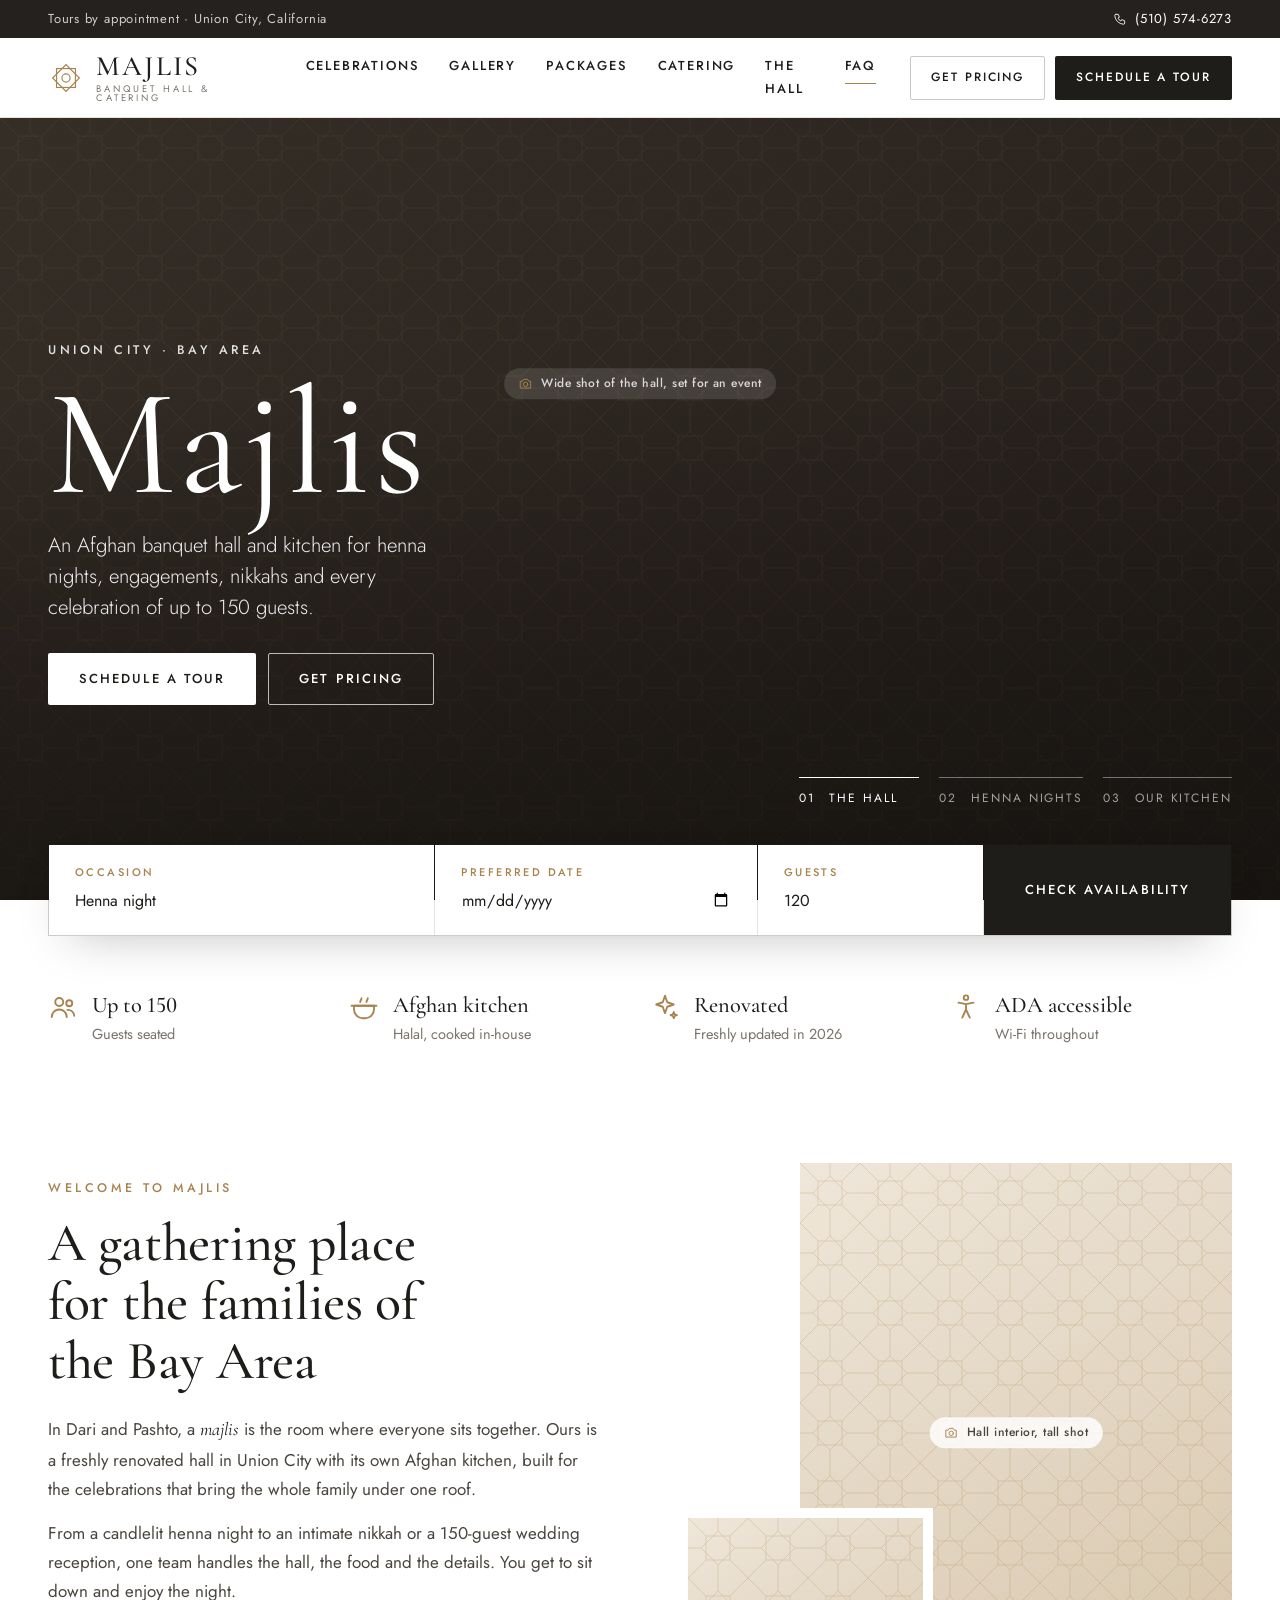
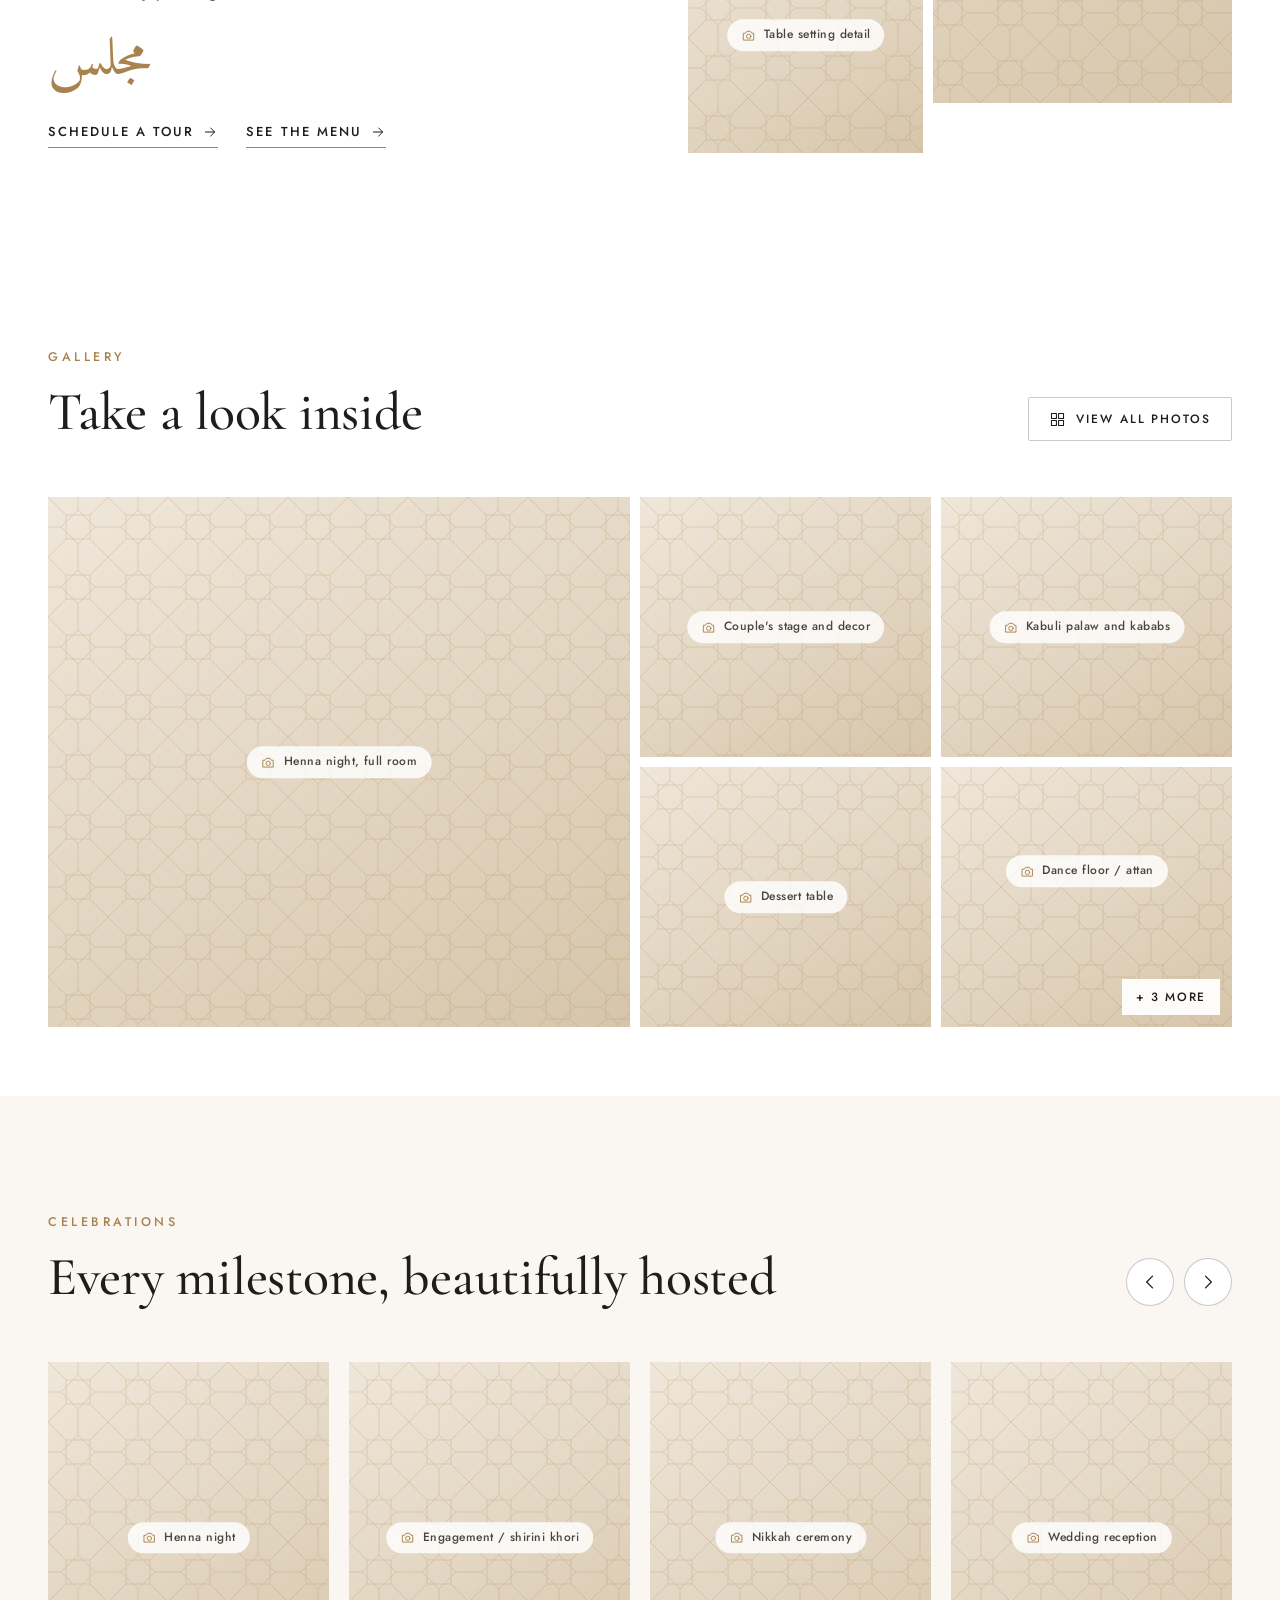
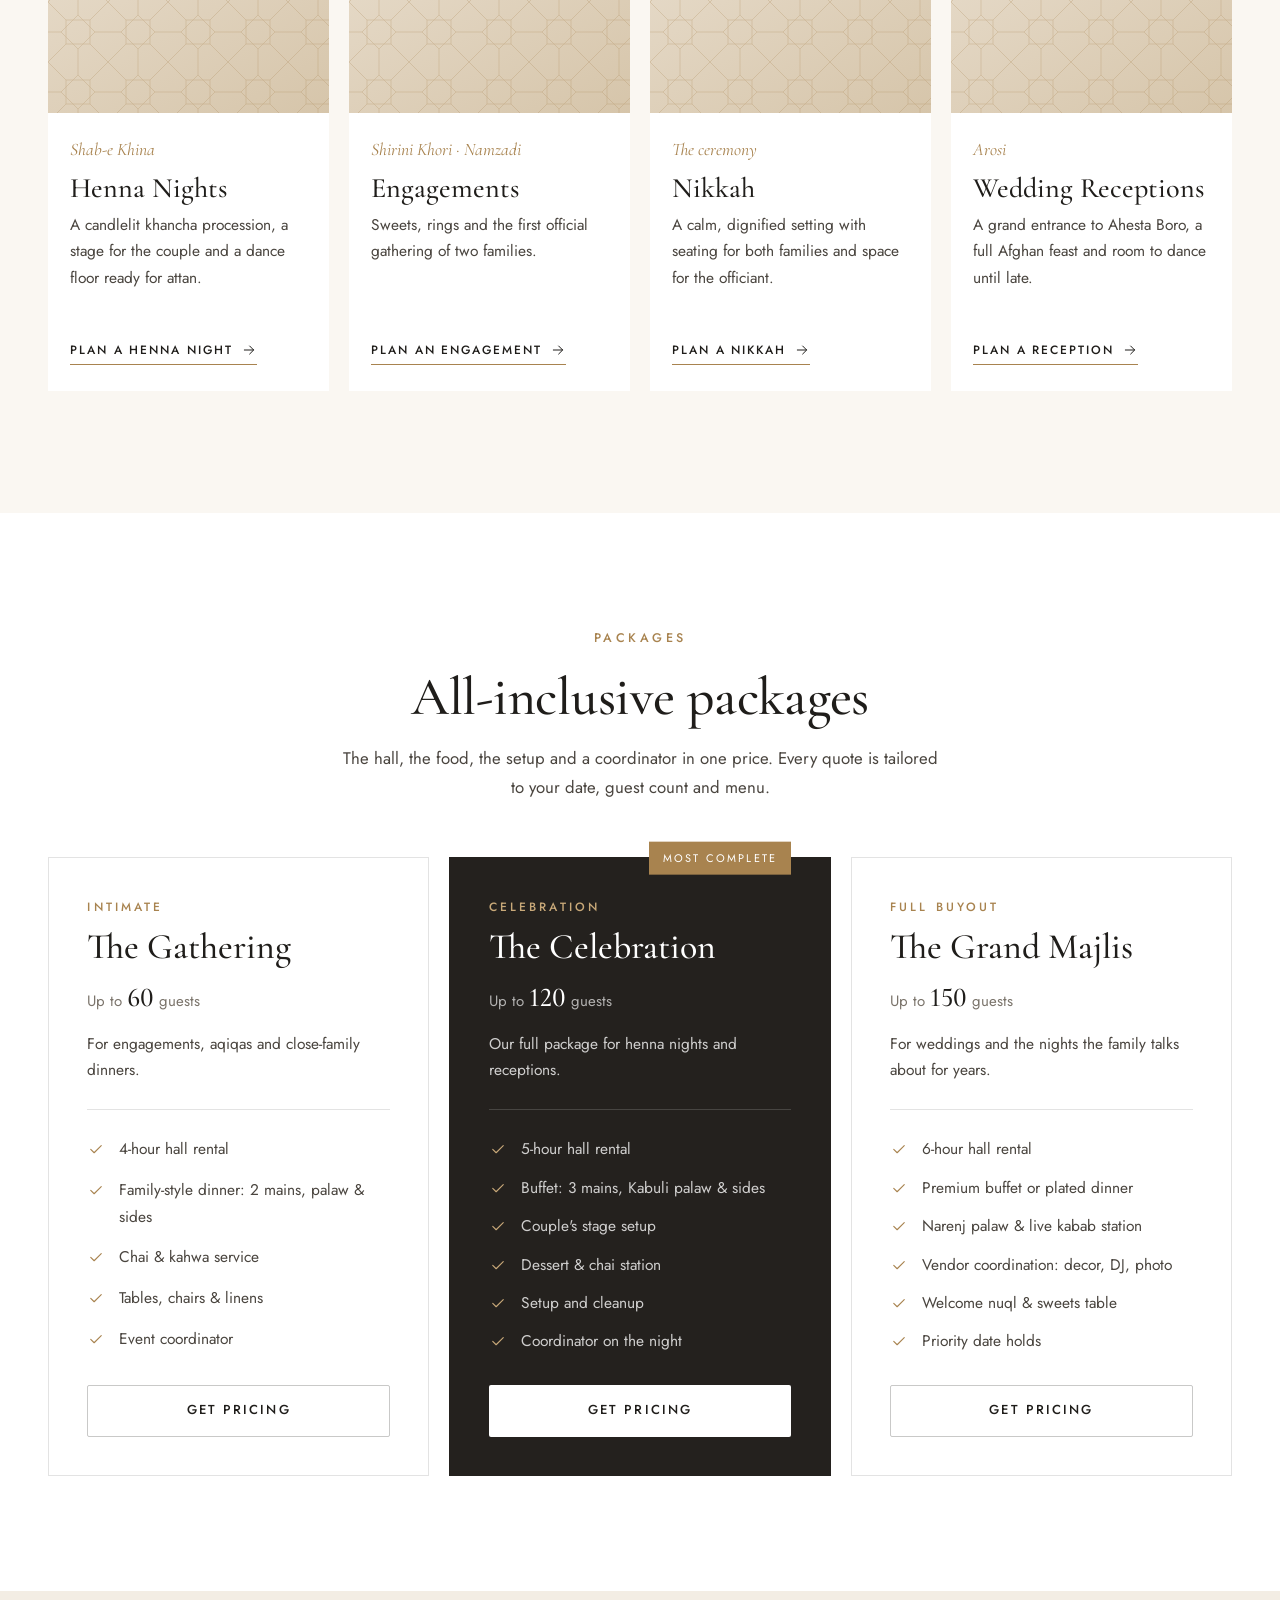
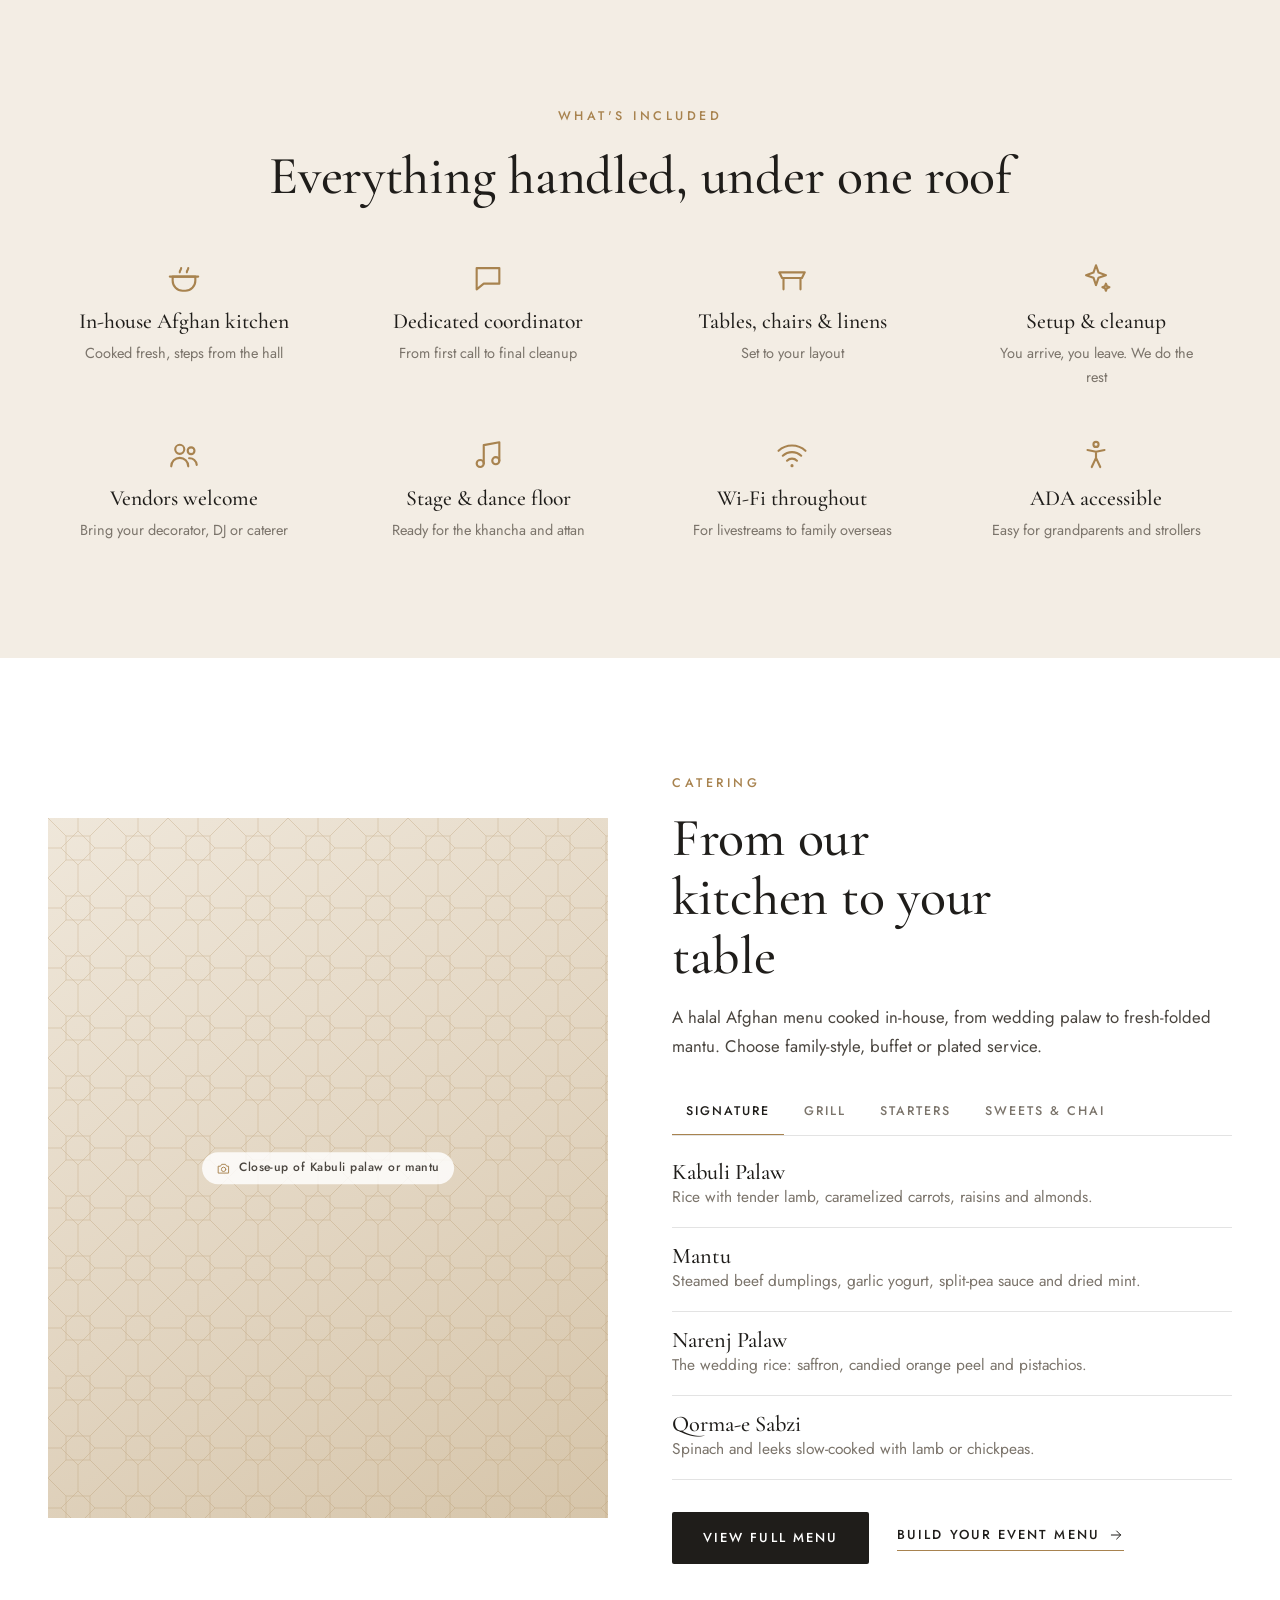
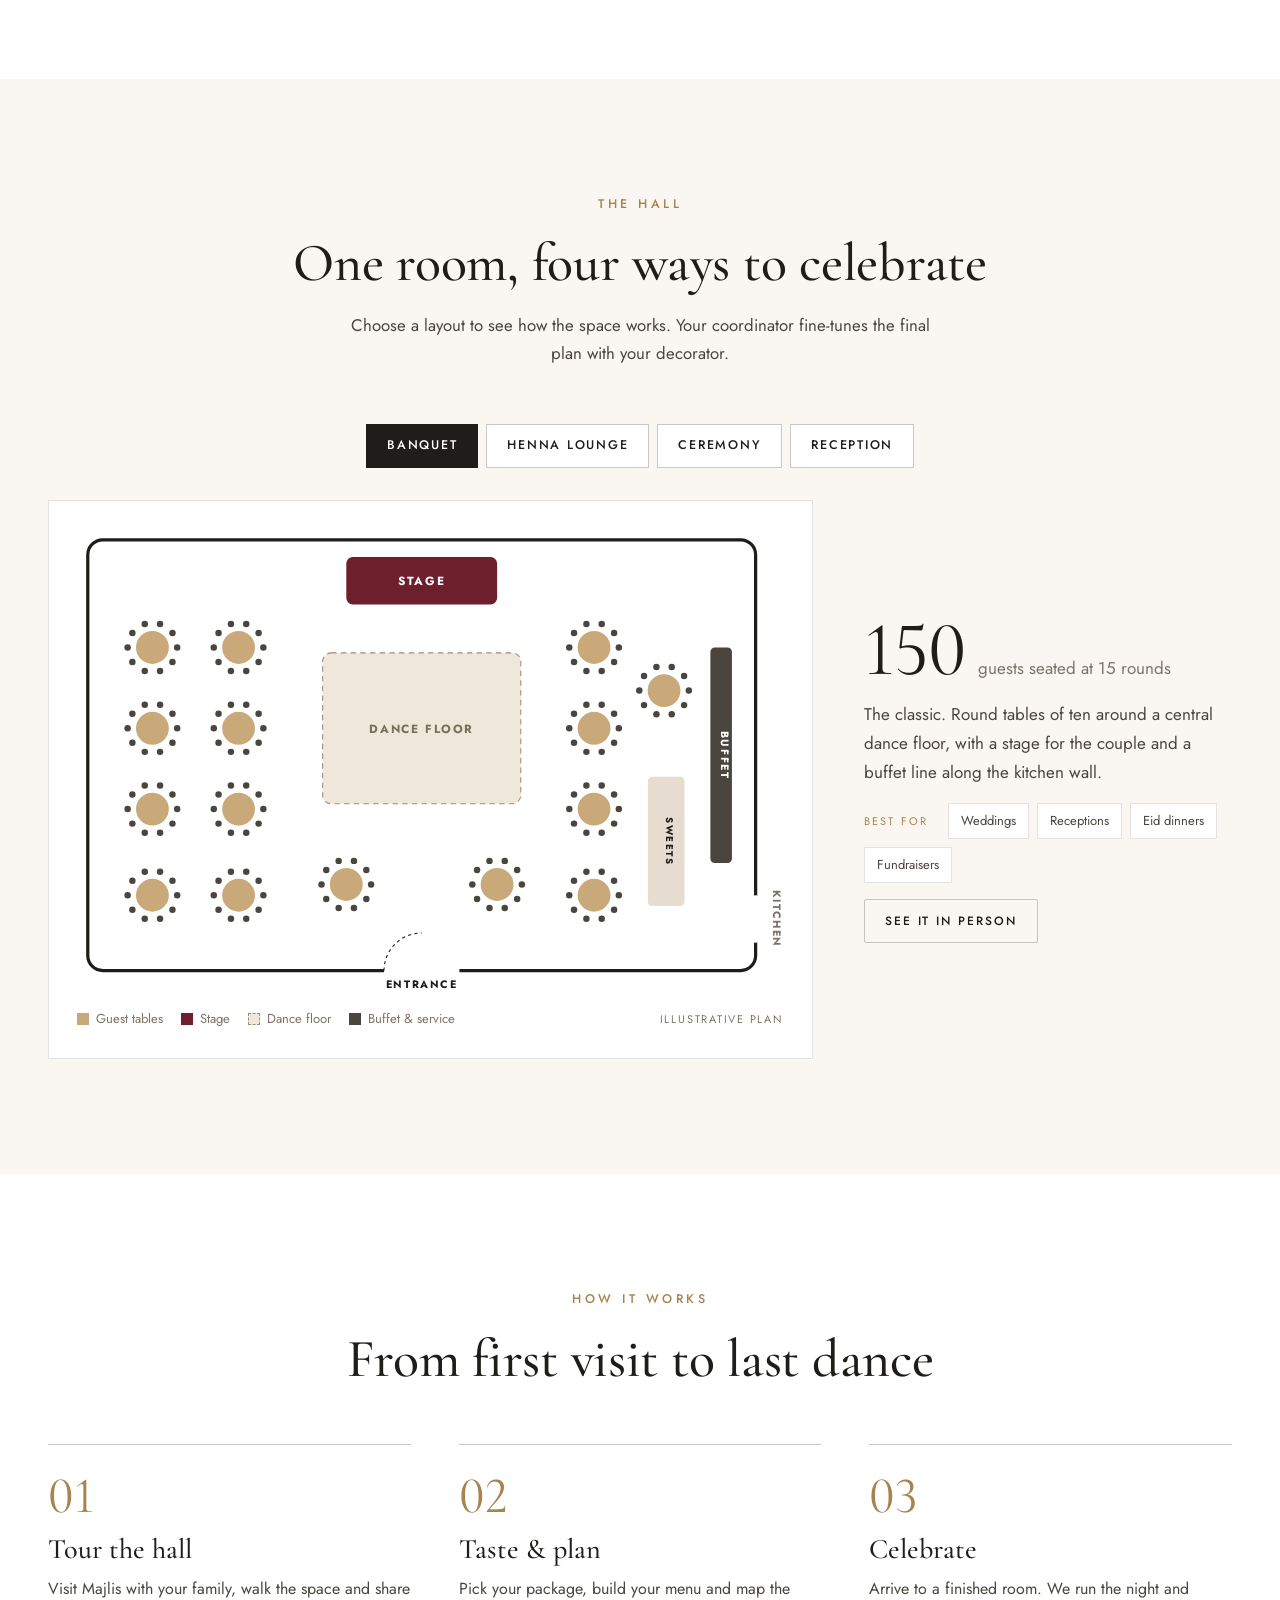
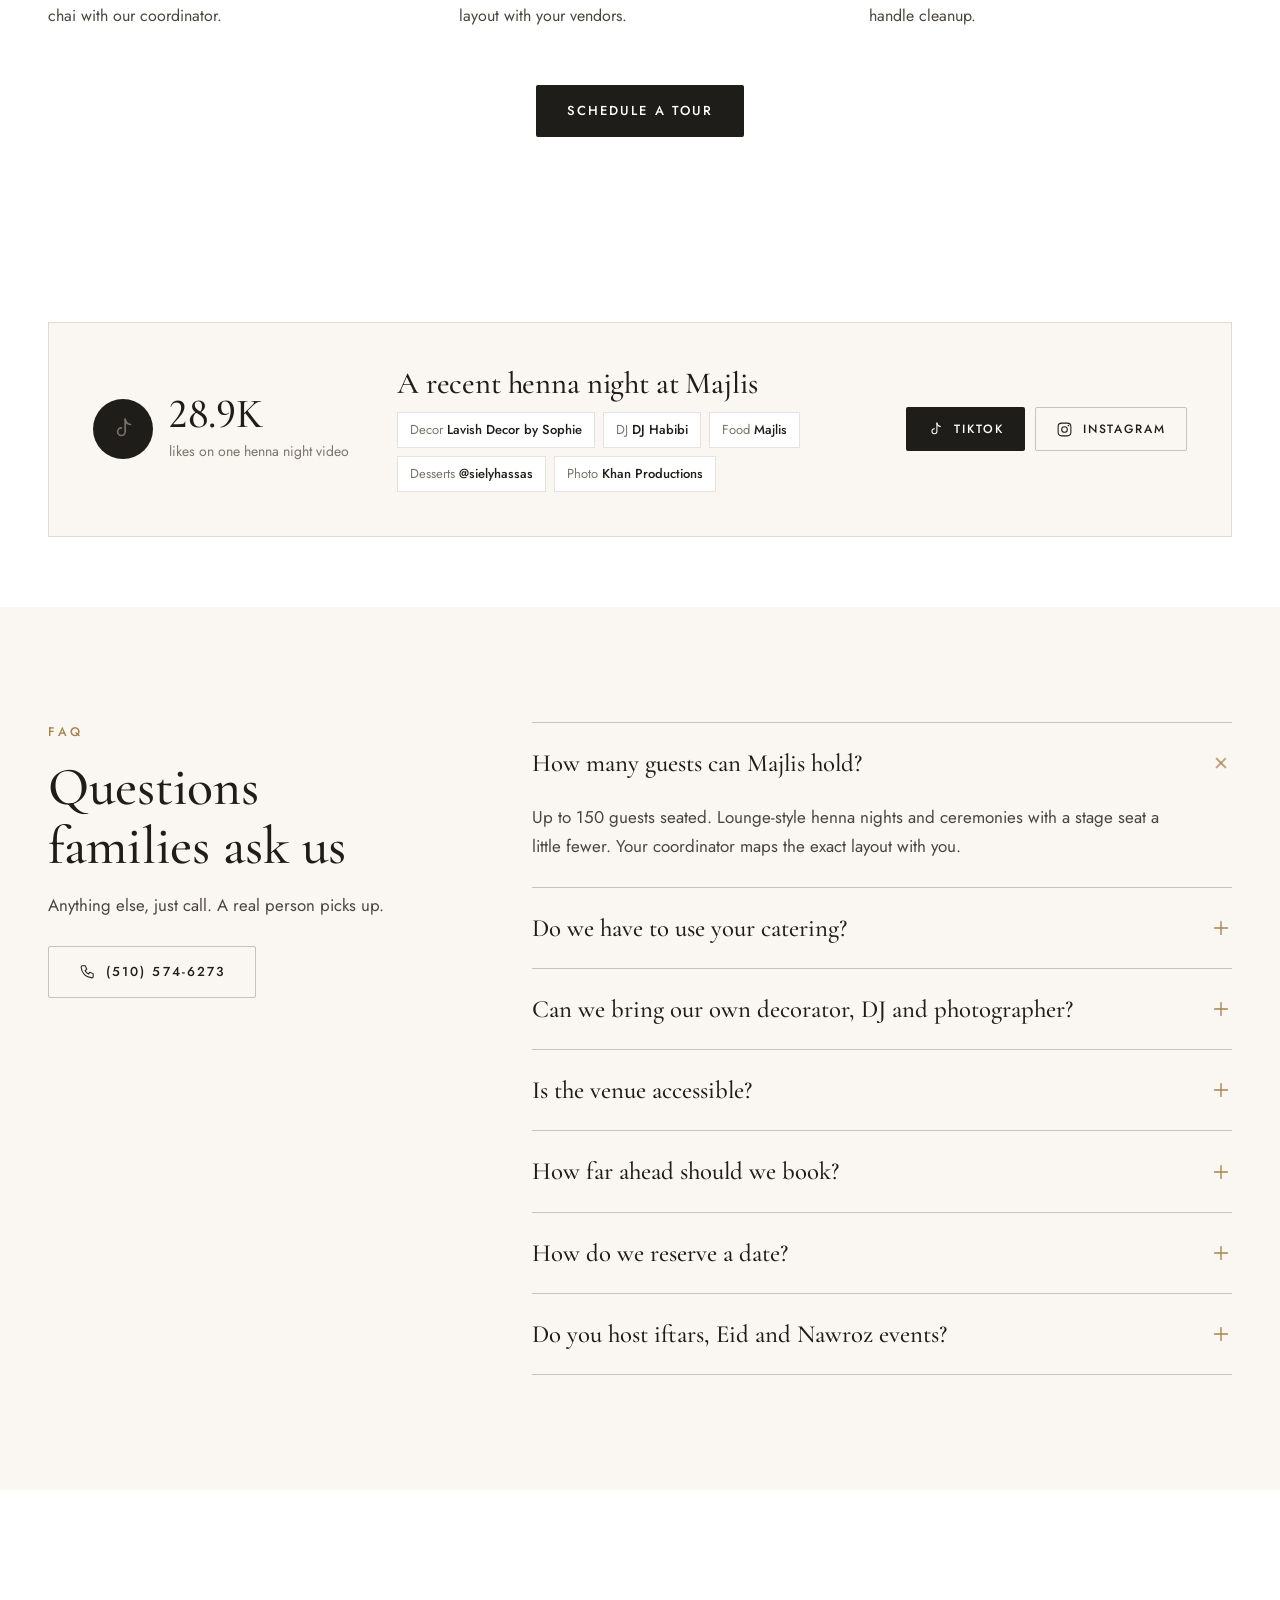
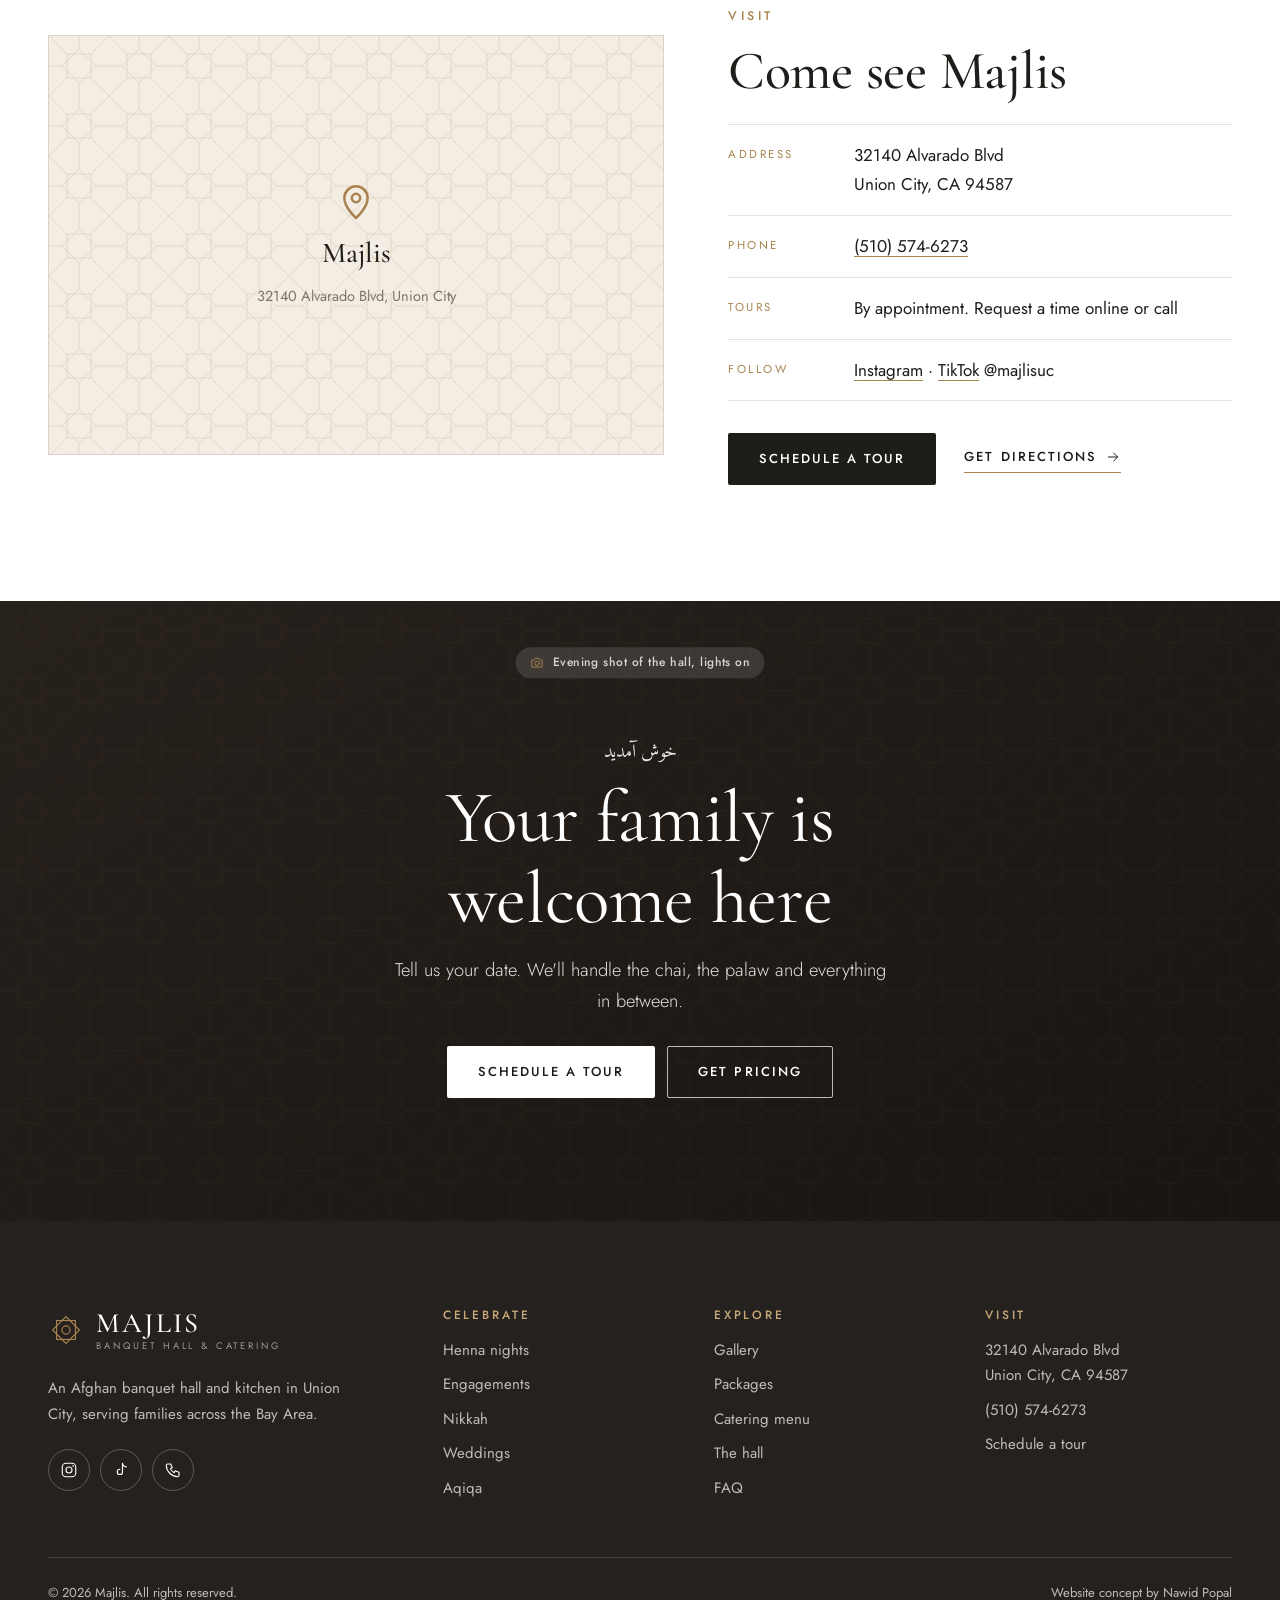
==== commit dd192d93: "Redesign Majlis site in a light, photo-led venue style - Full-bleed hero slideshow, availability bar" ====
--- a/index.html
+++ b/index.html
@@ -5,17 +5,17 @@
   <meta name="viewport" content="width=device-width, initial-scale=1, viewport-fit=cover">
   <title>Majlis | Afghan Banquet Hall &amp; Catering in Union City, CA</title>
   <meta name="description" content="Majlis is a 150-guest banquet hall with an in-house Afghan kitchen in Union City, CA. Henna nights, engagements, nikkahs, weddings, aqiqas and every family milestone.">
-  <meta name="theme-color" content="#0c1430">
+  <meta name="theme-color" content="#ffffff">
   <link rel="icon" href="assets/img/favicon.svg" type="image/svg+xml">
   <link rel="apple-touch-icon" href="assets/img/apple-touch-icon.png">
   <meta property="og:type" content="website">
-  <meta property="og:title" content="Majlis | Where the whole family gathers">
+  <meta property="og:title" content="Majlis | Afghan Banquet Hall &amp; Catering">
   <meta property="og:description" content="A 150-guest hall and in-house Afghan kitchen in Union City, CA. Henna nights, engagements, nikkahs and more.">
   <meta property="og:image" content="https://nawidpopal47.github.io/Nawid-popal/assets/img/og.png">
   <meta name="twitter:card" content="summary_large_image">
   <link rel="preconnect" href="https://fonts.googleapis.com">
   <link rel="preconnect" href="https://fonts.gstatic.com" crossorigin>
-  <link href="https://fonts.googleapis.com/css2?family=Amiri:wght@400;700&family=Cormorant+Garamond:ital,wght@0,500;0,600;1,500;1,600&family=Manrope:wght@400;500;600;700;800&display=swap" rel="stylesheet">
+  <link href="https://fonts.googleapis.com/css2?family=Amiri:wght@400;700&family=Cormorant+Garamond:ital,wght@0,400;0,500;0,600;1,400;1,500&family=Jost:wght@300;400;500;600&display=swap" rel="stylesheet">
   <link rel="stylesheet" href="assets/css/styles.css">
   <script>document.documentElement.classList.remove('no-js');</script>
   <script type="application/ld+json">
@@ -43,9 +43,7 @@
 
   <svg width="0" height="0" style="position:absolute" aria-hidden="true">
     <defs>
-      <symbol id="logo" viewBox="0 0 40 40"><g fill="none" stroke="currentColor" stroke-width="1.4"><rect x="9.5" y="9.5" width="21" height="21"/><rect x="9.5" y="9.5" width="21" height="21" transform="rotate(45 20 20)"/><circle cx="20" cy="20" r="4.5"/><circle cx="20" cy="20" r="18.6" opacity=".45"/></g></symbol>
-      <symbol id="star" viewBox="0 0 40 40"><polygon fill="currentColor" points="20,4 24.69,8.68 31.31,8.69 31.32,15.31 36,20 31.32,24.69 31.31,31.31 24.69,31.32 20,36 15.31,31.32 8.69,31.31 8.68,24.69 4,20 8.68,15.31 8.69,8.69 15.31,8.68"/></symbol>
-      <symbol id="star-line" viewBox="0 0 40 40"><g fill="none" stroke="currentColor" stroke-width="1"><rect x="9.5" y="9.5" width="21" height="21"/><rect x="9.5" y="9.5" width="21" height="21" transform="rotate(45 20 20)"/><circle cx="20" cy="20" r="6"/><circle cx="20" cy="20" r="2" fill="currentColor"/></g></symbol>
+      <symbol id="logo" viewBox="0 0 40 40"><g fill="none" stroke="currentColor" stroke-width="1.3"><rect x="9.5" y="9.5" width="21" height="21"/><rect x="9.5" y="9.5" width="21" height="21" transform="rotate(45 20 20)"/><circle cx="20" cy="20" r="4.5"/></g></symbol>
       <symbol id="i-arrow" viewBox="0 0 24 24"><path d="M5 12h14M13 6l6 6-6 6"/></symbol>
       <symbol id="i-phone" viewBox="0 0 24 24"><path d="M5 4h4l2 5-2.5 1.5a11 11 0 0 0 5 5L15 13l5 2v4a2 2 0 0 1-2 2A16 16 0 0 1 3 6a2 2 0 0 1 2-2"/></symbol>
       <symbol id="i-calendar" viewBox="0 0 24 24"><rect x="3" y="5" width="18" height="16" rx="2"/><path d="M16 3v4M8 3v4M3 10h18"/></symbol>
@@ -55,7 +53,6 @@
       <symbol id="i-plus" viewBox="0 0 24 24"><path d="M12 5v14M5 12h14"/></symbol>
       <symbol id="i-clock" viewBox="0 0 24 24"><circle cx="12" cy="12" r="9"/><path d="M12 7v5l3 2"/></symbol>
       <symbol id="i-chat" viewBox="0 0 24 24"><path d="M4 5h16v11H9l-5 4z"/></symbol>
-      <symbol id="i-mail" viewBox="0 0 24 24"><rect x="3" y="5" width="18" height="14" rx="2"/><path d="M3 7l9 6 9-6"/></symbol>
       <symbol id="i-instagram" viewBox="0 0 24 24"><rect x="3" y="3" width="18" height="18" rx="5"/><circle cx="12" cy="12" r="4"/><circle cx="17.5" cy="6.5" r="1.1" fill="currentColor" stroke="none"/></symbol>
       <symbol id="i-tiktok" viewBox="0 0 24 24"><path d="M14 3v11.5a3.5 3.5 0 1 1-3.5-3.5"/><path d="M14 3c.5 2.8 2.4 4.6 5 4.8"/></symbol>
       <symbol id="i-henna" viewBox="0 0 24 24"><path d="M3 15h18"/><path d="M5 15c.5 3 3.4 5 7 5s6.5-2 7-5"/><path d="M8 15v-4M12 15v-5M16 15v-4"/><path d="M8 8.5c-.9-.8-.9-1.8 0-3 .9 1.2.9 2.2 0 3zM12 7.5c-.9-.8-.9-1.8 0-3 .9 1.2.9 2.2 0 3zM16 8.5c-.9-.8-.9-1.8 0-3 .9 1.2.9 2.2 0 3z"/></symbol>
@@ -72,30 +69,43 @@
       <symbol id="i-sparkle" viewBox="0 0 24 24"><path d="M12 3l1.8 5.2L19 10l-5.2 1.8L12 17l-1.8-5.2L5 10l5.2-1.8z"/><path d="M19 16l.7 1.8 1.8.7-1.8.7L19 21l-.7-1.8-1.8-.7 1.8-.7z"/></symbol>
       <symbol id="i-info" viewBox="0 0 24 24"><circle cx="12" cy="12" r="9"/><path d="M12 11v5M12 8h.01"/></symbol>
       <symbol id="i-nav" viewBox="0 0 24 24"><path d="M3 11l18-8-8 18-2-8z"/></symbol>
-      <symbol id="i-layout" viewBox="0 0 24 24"><rect x="3" y="3" width="18" height="18" rx="2"/><path d="M3 9h18M9 21V9"/></symbol>
+      <symbol id="i-camera" viewBox="0 0 24 24"><path d="M4 8h3l2-3h6l2 3h3v11H4z"/><circle cx="12" cy="13" r="3.5"/></symbol>
+      <symbol id="i-chev-l" viewBox="0 0 24 24"><path d="M15 5l-7 7 7 7"/></symbol>
+      <symbol id="i-chev-r" viewBox="0 0 24 24"><path d="M9 5l7 7-7 7"/></symbol>
+      <symbol id="i-close" viewBox="0 0 24 24"><path d="M6 6l12 12M18 6L6 18"/></symbol>
+      <symbol id="i-grid" viewBox="0 0 24 24"><rect x="3.5" y="3.5" width="7" height="7"/><rect x="13.5" y="3.5" width="7" height="7"/><rect x="3.5" y="13.5" width="7" height="7"/><rect x="13.5" y="13.5" width="7" height="7"/></symbol>
+      <symbol id="i-music" viewBox="0 0 24 24"><path d="M9 18V5l11-2v13"/><circle cx="6.5" cy="18" r="2.5"/><circle cx="17.5" cy="16" r="2.5"/></symbol>
+      <symbol id="i-table" viewBox="0 0 24 24"><path d="M3 8h18l-2 4H5z"/><path d="M6 12v8M18 12v8"/></symbol>
+      <symbol id="i-utensils" viewBox="0 0 24 24"><path d="M7 3v8M5 3v5a2 2 0 0 0 4 0V3M7 11v10"/><path d="M17 3c-2 0-3 2-3 5s1 4 3 4v9"/></symbol>
     </defs>
   </svg>
 
-  <header class="site-header" id="top">
+  <div class="utility-bar">
+    <div class="container utility-inner">
+      <span>Tours by appointment · Union City, California</span>
+      <a href="tel:+15105746273"><svg class="ic"><use href="#i-phone"/></svg>(510) 574-6273</a>
+    </div>
+  </div>
+
+  <header class="site-header">
     <div class="container header-inner">
       <a class="brand" href="index.html" aria-label="Majlis home">
         <svg class="brand-mark" aria-hidden="true"><use href="#logo"/></svg>
-        <span class="brand-word"><strong>MAJLIS</strong><small>Union City · California</small></span>
+        <span class="brand-word"><strong>Majlis</strong><small>Banquet Hall &amp; Catering</small></span>
       </a>
       <nav class="nav" aria-label="Primary">
         <ul>
-          <li><a href="#events">Events</a></li>
-          <li><a href="#hall">The Hall</a></li>
+          <li><a href="#celebrations">Celebrations</a></li>
+          <li><a href="#gallery">Gallery</a></li>
+          <li><a href="#packages">Packages</a></li>
           <li><a href="menu.html">Catering</a></li>
-          <li><a href="#packages">Packages</a></li>
-          <li><a href="#gallery">Gallery</a></li>
+          <li><a href="#spaces">The Hall</a></li>
           <li><a href="#faq">FAQ</a></li>
-          <li><a href="#visit">Visit</a></li>
         </ul>
       </nav>
-      <div style="display:flex;align-items:center;gap:18px">
-        <a class="header-phone" href="tel:+15105746273">(510) 574-6273</a>
-        <a class="btn btn-sm header-cta" href="plan.html">Plan your event</a>
+      <div class="header-actions">
+        <a class="btn btn-outline btn-sm hide-sm" href="plan.html">Get Pricing</a>
+        <a class="btn btn-primary btn-sm" href="plan.html?tour=1" data-tour>Schedule a Tour</a>
         <button class="menu-toggle" type="button" aria-expanded="false" aria-controls="mobile-menu" aria-label="Open menu"><span></span></button>
       </div>
     </div>
@@ -103,386 +113,173 @@
 
   <div class="mobile-menu" id="mobile-menu" aria-hidden="true">
     <ul>
-      <li><a href="#events">Events <span>01</span></a></li>
-      <li><a href="#hall">The Hall <span>02</span></a></li>
-      <li><a href="menu.html">Catering menu <span>03</span></a></li>
-      <li><a href="#packages">Packages <span>04</span></a></li>
-      <li><a href="#gallery">Gallery <span>05</span></a></li>
-      <li><a href="#faq">FAQ <span>06</span></a></li>
-      <li><a href="#visit">Visit <span>07</span></a></li>
+      <li><a href="#celebrations">Celebrations</a></li>
+      <li><a href="#gallery">Gallery</a></li>
+      <li><a href="#packages">Packages</a></li>
+      <li><a href="menu.html">Catering menu</a></li>
+      <li><a href="#spaces">The Hall</a></li>
+      <li><a href="#faq">FAQ</a></li>
+      <li><a href="#visit">Visit</a></li>
     </ul>
     <div class="mobile-menu-foot">
-      <a class="btn btn-block" href="plan.html">Plan your event</a>
-      <a class="btn btn-ghost btn-block" href="tel:+15105746273"><svg class="ic"><use href="#i-phone"/></svg>(510) 574-6273</a>
-      <p>32140 Alvarado Blvd, Union City, CA 94587</p>
+      <a class="btn btn-primary btn-block" href="plan.html?tour=1" data-tour>Schedule a Tour</a>
+      <a class="btn btn-outline btn-block" href="plan.html">Get Pricing</a>
+      <p>32140 Alvarado Blvd, Union City, CA 94587<br><a href="tel:+15105746273">(510) 574-6273</a></p>
     </div>
   </div>
 
   <main id="main">
     <!-- Hero -->
     <section class="hero" aria-labelledby="hero-title">
-      <div class="container hero-grid">
-        <div class="hero-copy">
-          <span class="eyebrow reveal">Afghan banquet hall &amp; catering · Union City, CA</span>
-          <h1 id="hero-title" class="reveal reveal-delay-1">Where the whole <em>family</em> gathers.</h1>
-          <p class="lede reveal reveal-delay-2">A 150-guest hall and an in-house Afghan kitchen for henna nights, engagements, nikkahs and every milestone in between. You bring the people. We set the dastarkhan.</p>
-
-          <form class="quick-check reveal reveal-delay-3" action="plan.html" method="get" aria-label="Check your date">
-            <div class="qc-field">
-              <label for="qc-type">Occasion</label>
-              <select id="qc-type" name="type">
-                <option value="henna">Henna night</option>
-                <option value="engagement">Engagement</option>
-                <option value="nikkah">Nikkah</option>
-                <option value="wedding">Wedding reception</option>
-                <option value="aqiqa">Aqiqa / baby shower</option>
-                <option value="birthday">Birthday / graduation</option>
-                <option value="eid">Eid / holiday</option>
-                <option value="community">Community / corporate</option>
-              </select>
-            </div>
-            <div class="qc-field">
-              <label for="qc-date">Date</label>
-              <input id="qc-date" name="date" type="date">
-            </div>
-            <div class="qc-field">
-              <label for="qc-guests">Guests</label>
-              <input id="qc-guests" name="guests" type="number" inputmode="numeric" min="10" max="300" step="5" value="120">
-            </div>
-            <button class="btn" type="submit">Check date <svg class="ic"><use href="#i-arrow"/></svg></button>
-          </form>
-
-          <ul class="hero-facts reveal reveal-delay-3">
-            <li><svg class="ic"><use href="#i-users"/></svg><span><strong>150</strong> guests seated</span></li>
-            <li><svg class="ic"><use href="#i-pot"/></svg><span><strong>Afghan kitchen</strong> in-house</span></li>
-            <li><svg class="ic"><use href="#i-sparkle"/></svg><span><strong>Renovated</strong> 2026</span></li>
-          </ul>
-        </div>
-
-        <div class="hero-visual reveal reveal-delay-2">
-          <figure class="arch photo" data-src="assets/photos/hero.jpg" data-alt="The Majlis hall set for a henna night" style="margin:0">
-            <div class="art" aria-hidden="true">
-              <i class="lantern" style="left:22%;top:20%"></i>
-              <i class="lantern" style="left:72%;top:16%"></i>
-              <i class="lantern" style="left:38%;top:34%"></i>
-              <i class="lantern" style="left:64%;top:40%"></i>
-              <span class="art-script" lang="fa">مجلس</span>
-            </div>
-          </figure>
-          <div class="hero-chip one" aria-hidden="true">
-            <span class="chip-icon"><svg class="ic"><use href="#i-henna"/></svg></span>
-            <span><strong>Henna nights</strong><span>Khancha, candles &amp; dhol</span></span>
-          </div>
-          <div class="hero-chip two" aria-hidden="true">
-            <span class="chip-icon"><svg class="ic"><use href="#i-pot"/></svg></span>
-            <span><strong>Kabuli palaw</strong><span>Cooked in-house for 150</span></span>
-          </div>
-          <div class="seal" aria-hidden="true">
-            <svg class="ring" viewBox="0 0 124 124">
-              <defs><path id="seal-path" d="M62,62 m-46,0 a46,46 0 1,1 92,0 a46,46 0 1,1 -92,0"/></defs>
-              <text><textPath href="#seal-path">AFGHAN HOSPITALITY ✦ UNION CITY ✦ </textPath></text>
-            </svg>
-            <svg class="seal-star"><use href="#star"/></svg>
-          </div>
-        </div>
-      </div>
-    </section>
-
-    <div class="marquee" aria-hidden="true">
-      <div class="marquee-track">
-        <span>Henna Nights</span><span>Shirini Khori</span><span>Nikkah</span><span>Wedding Receptions</span><span>Aqiqa</span><span>Eid Dinners</span><span>Nawroz</span><span>Birthdays</span><span>Graduations</span><span>Community Iftars</span>
-        <span>Henna Nights</span><span>Shirini Khori</span><span>Nikkah</span><span>Wedding Receptions</span><span>Aqiqa</span><span>Eid Dinners</span><span>Nawroz</span><span>Birthdays</span><span>Graduations</span><span>Community Iftars</span>
-      </div>
+      <div class="hero-slides" aria-hidden="true">
+        <figure class="ph dark hero-slide is-active" data-src="assets/photos/hero-1.jpg" data-shot="Wide shot of the hall, set for an event"></figure>
+        <figure class="ph dark hero-slide" data-src="assets/photos/hero-2.jpg" data-shot="Henna night stage with the couple"></figure>
+        <figure class="ph dark hero-slide" data-src="assets/photos/hero-3.jpg" data-shot="Afghan food spread: palaw, kababs, mantu"></figure>
+      </div>
+      <div class="hero-shade"></div>
+      <div class="container hero-content">
+        <p class="eyebrow light">Union City · Bay Area</p>
+        <h1 id="hero-title">Majlis</h1>
+        <p class="hero-sub">An Afghan banquet hall and kitchen for henna nights, engagements, nikkahs and every celebration of up to 150 guests.</p>
+        <div class="hero-actions">
+          <a class="btn btn-light" href="plan.html?tour=1" data-tour>Schedule a Tour</a>
+          <a class="btn btn-ghost-light" href="plan.html">Get Pricing</a>
+        </div>
+      </div>
+      <div class="container hero-controls">
+        <div class="hero-dots" role="tablist" aria-label="Hero photos">
+          <button type="button" role="tab" aria-selected="true" aria-label="Photo 1: The hall"><span>01</span> The hall</button>
+          <button type="button" role="tab" aria-selected="false" aria-label="Photo 2: Henna nights"><span>02</span> Henna nights</button>
+          <button type="button" role="tab" aria-selected="false" aria-label="Photo 3: Our kitchen"><span>03</span> Our kitchen</button>
+        </div>
+      </div>
+    </section>
+
+    <!-- Availability -->
+    <div class="container avail-wrap">
+      <form class="avail" action="plan.html" method="get" aria-label="Check availability">
+        <div class="avail-field">
+          <label for="qc-type">Occasion</label>
+          <select id="qc-type" name="type">
+            <option value="henna">Henna night</option>
+            <option value="engagement">Engagement</option>
+            <option value="nikkah">Nikkah</option>
+            <option value="wedding">Wedding reception</option>
+            <option value="aqiqa">Aqiqa / baby shower</option>
+            <option value="birthday">Birthday / graduation</option>
+            <option value="eid">Eid / holiday</option>
+            <option value="community">Community / corporate</option>
+          </select>
+        </div>
+        <div class="avail-field">
+          <label for="qc-date">Preferred date</label>
+          <input id="qc-date" name="date" type="date">
+        </div>
+        <div class="avail-field">
+          <label for="qc-guests">Guests</label>
+          <input id="qc-guests" name="guests" type="number" inputmode="numeric" min="10" max="300" step="5" value="120">
+        </div>
+        <button class="btn btn-primary" type="submit">Check Availability</button>
+      </form>
     </div>
 
-    <!-- Definition / promise -->
-    <section class="section" aria-labelledby="promise-title">
+    <!-- Quick facts -->
+    <section class="facts" aria-label="Venue at a glance">
+      <div class="container facts-grid">
+        <div class="fact"><svg class="ic"><use href="#i-users"/></svg><div><strong>Up to 150</strong><span>Guests seated</span></div></div>
+        <div class="fact"><svg class="ic"><use href="#i-pot"/></svg><div><strong>Afghan kitchen</strong><span>Halal, cooked in-house</span></div></div>
+        <div class="fact"><svg class="ic"><use href="#i-sparkle"/></svg><div><strong>Renovated</strong><span>Freshly updated in 2026</span></div></div>
+        <div class="fact"><svg class="ic"><use href="#i-access"/></svg><div><strong>ADA accessible</strong><span>Wi-Fi throughout</span></div></div>
+      </div>
+    </section>
+
+    <!-- Welcome -->
+    <section class="section" id="welcome" aria-labelledby="welcome-title">
+      <div class="container welcome">
+        <div class="welcome-copy reveal">
+          <p class="eyebrow">Welcome to Majlis</p>
+          <h2 id="welcome-title">A gathering place for the families of the Bay Area</h2>
+          <p>In Dari and Pashto, a <em>majlis</em> is the room where everyone sits together. Ours is a freshly renovated hall in Union City with its own Afghan kitchen, built for the celebrations that bring the whole family under one roof.</p>
+          <p>From a candlelit henna night to an intimate nikkah or a 150-guest wedding reception, one team handles the hall, the food and the details. You get to sit down and enjoy the night.</p>
+          <div class="welcome-sign" lang="fa" aria-hidden="true">مجلس</div>
+          <div class="link-row">
+            <a class="link-arrow" href="plan.html?tour=1" data-tour>Schedule a tour <svg class="ic"><use href="#i-arrow"/></svg></a>
+            <a class="link-arrow" href="menu.html">See the menu <svg class="ic"><use href="#i-arrow"/></svg></a>
+          </div>
+        </div>
+        <div class="welcome-media reveal">
+          <figure class="ph tall" data-src="assets/photos/intro-1.jpg" data-alt="Inside the Majlis hall" data-shot="Hall interior, tall shot"></figure>
+          <figure class="ph small" data-src="assets/photos/intro-2.jpg" data-alt="Table setting at Majlis" data-shot="Table setting detail"></figure>
+        </div>
+      </div>
+    </section>
+
+    <!-- Gallery -->
+    <section class="section section-tight" id="gallery" aria-labelledby="gallery-title">
       <div class="container">
-        <div class="definition">
-          <div class="definition-word reveal">
-            <div class="word">Majlis <span class="ar" lang="fa">مجلس</span></div>
-            <p class="phonetic">/ˈmaj·lis/ · noun · <i>Dari, Pashto &amp; Arabic</i></p>
-            <blockquote>The room where everyone sits together. Where elders hold court, cousins catch up, and no guest leaves hungry.</blockquote>
-          </div>
+        <div class="section-head row reveal">
           <div>
-            <div class="section-head reveal">
-              <span class="eyebrow">Our promise</span>
-              <h2 id="promise-title">Afghan hospitality, <em>at full scale</em>.</h2>
-              <p class="lede">Majlis brings the warmth of a family gathering to events of up to 150 guests. One team runs the hall, the kitchen and the details, so your family can sit down and enjoy the night.</p>
-            </div>
-            <div class="pillars">
-              <div class="pillar reveal">
-                <span class="num">01</span>
-                <div><h3>The kitchen</h3><p>Kabuli palaw, mantu, kababs off the grill and qaimaq chai, cooked in-house by people who grew up eating it at weddings.</p></div>
-              </div>
-              <div class="pillar reveal">
-                <span class="num">02</span>
-                <div><h3>The hall</h3><p>A freshly renovated room that shifts from a 150-seat banquet to a lounge-style henna night with a stage for the couple.</p></div>
-              </div>
-              <div class="pillar reveal">
-                <span class="num">03</span>
-                <div><h3>The hosts</h3><p>One coordinator from the first call to the last cup of chai. Bring your own decorator, DJ or caterer and we'll make it work.</p></div>
-              </div>
-            </div>
-          </div>
-        </div>
-
-        <div class="stats reveal">
-          <div class="stat"><strong data-count="150">150</strong><span>Guests seated</span></div>
-          <div class="stat"><strong data-count="4">4</strong><span>Room layouts</span></div>
-          <div class="stat"><strong>2026</strong><span>Freshly renovated</span></div>
-          <div class="stat"><strong data-count="1">1</strong><span>Team for hall &amp; kitchen</span></div>
-        </div>
-      </div>
-    </section>
-
-    <!-- Events -->
-    <section class="section events" id="events" aria-labelledby="events-title">
+            <p class="eyebrow">Gallery</p>
+            <h2 id="gallery-title">Take a look inside</h2>
+          </div>
+          <button type="button" class="btn btn-outline btn-sm" data-lightbox="0"><svg class="ic"><use href="#i-grid"/></svg>View all photos</button>
+        </div>
+        <div class="mosaic reveal">
+          <button type="button" class="ph tile big" data-lightbox="0" data-src="assets/photos/gallery-1.jpg" data-alt="Henna night at Majlis" data-shot="Henna night, full room" aria-label="Open photo 1"></button>
+          <button type="button" class="ph tile" data-lightbox="1" data-src="assets/photos/gallery-2.jpg" data-alt="Couple's stage" data-shot="Couple's stage and decor" aria-label="Open photo 2"></button>
+          <button type="button" class="ph tile" data-lightbox="2" data-src="assets/photos/gallery-3.jpg" data-alt="Afghan food platters" data-shot="Kabuli palaw and kababs" aria-label="Open photo 3"></button>
+          <button type="button" class="ph tile" data-lightbox="3" data-src="assets/photos/gallery-4.jpg" data-alt="Dessert table" data-shot="Dessert table" aria-label="Open photo 4"></button>
+          <button type="button" class="ph tile more" data-lightbox="4" data-src="assets/photos/gallery-5.jpg" data-alt="Guests dancing" data-shot="Dance floor / attan" aria-label="Open photo 5"><span class="more-label">+ 3 more</span></button>
+        </div>
+      </div>
+    </section>
+
+    <!-- Celebrations -->
+    <section class="section bg-cream" id="celebrations" aria-labelledby="celebrations-title">
       <div class="container">
-        <div class="section-head split reveal">
-          <div style="display:grid;gap:18px">
-            <span class="eyebrow">Celebrations we host</span>
-            <h2 id="events-title">Made for <em>Afghan</em> milestones. Open to every occasion.</h2>
-          </div>
-          <p class="lede">From the first sweets of an engagement to the last dance of the wedding, we know the order of the night, the songs that matter and how much palaw a family of 150 really eats.</p>
-        </div>
-
-        <div class="event-grid">
-          <a class="event-card feature reveal" href="plan.html?type=henna">
-            <span class="badge">Signature</span>
-            <span class="event-icon"><svg class="ic"><use href="#i-henna"/></svg></span>
-            <h3>Henna Night</h3>
-            <span class="term">Shab-e Khina</span>
-            <p>A candlelit khancha procession, a stage for the couple and a dance floor ready for attan.</p>
-            <span class="go">Plan a henna night <svg class="ic"><use href="#i-arrow"/></svg></span>
-          </a>
-          <a class="event-card reveal reveal-delay-1" href="plan.html?type=engagement">
-            <span class="event-icon"><svg class="ic"><use href="#i-rings"/></svg></span>
-            <h3>Engagement</h3>
-            <span class="term">Shirini Khori · Namzadi</span>
-            <p>Sweets, rings and the first official gathering of two families. Intimate, elegant, unforgettable.</p>
-            <span class="go">Plan an engagement <svg class="ic"><use href="#i-arrow"/></svg></span>
-          </a>
-          <a class="event-card reveal reveal-delay-2" href="plan.html?type=nikkah">
-            <span class="event-icon"><svg class="ic"><use href="#i-crescent"/></svg></span>
-            <h3>Nikkah</h3>
-            <span class="term">The ceremony</span>
-            <p>A calm, dignified setting for the ceremony, with seating for both families and space for the officiant.</p>
-            <span class="go">Plan a nikkah <svg class="ic"><use href="#i-arrow"/></svg></span>
-          </a>
-          <a class="event-card reveal reveal-delay-3" href="plan.html?type=wedding">
-            <span class="event-icon"><svg class="ic"><use href="#i-arch"/></svg></span>
-            <h3>Wedding Reception</h3>
-            <span class="term">Arosi</span>
-            <p>A grand entrance to Ahesta Boro, a full Afghan feast and room to dance until late.</p>
-            <span class="go">Plan a reception <svg class="ic"><use href="#i-arrow"/></svg></span>
-          </a>
-          <a class="event-card reveal" href="plan.html?type=aqiqa">
-            <span class="event-icon"><svg class="ic"><use href="#i-cradle"/></svg></span>
-            <h3>Aqiqa &amp; Baby Showers</h3>
-            <span class="term">Welcoming the little one</span>
-            <p>Celebrate the newest member of the family with a gathering the elders will talk about for years.</p>
-            <span class="go">Plan an aqiqa <svg class="ic"><use href="#i-arrow"/></svg></span>
-          </a>
-          <a class="event-card reveal reveal-delay-1" href="plan.html?type=birthday">
-            <span class="event-icon"><svg class="ic"><use href="#i-cake"/></svg></span>
-            <h3>Birthdays &amp; Graduations</h3>
-            <span class="term">Jashn</span>
-            <p>Sweet sixteens, 50th birthdays and graduation dinners. Big tables, bigger plates.</p>
-            <span class="go">Plan a celebration <svg class="ic"><use href="#i-arrow"/></svg></span>
-          </a>
-          <a class="event-card reveal reveal-delay-2" href="plan.html?type=eid">
-            <span class="event-icon"><svg class="ic"><use href="#i-lantern"/></svg></span>
-            <h3>Eid &amp; Holidays</h3>
-            <span class="term">Eid · Nawroz · Iftar</span>
-            <p>Eid dinners, Nawroz parties and Ramadan iftars for the whole extended family or community.</p>
-            <span class="go">Plan a holiday event <svg class="ic"><use href="#i-arrow"/></svg></span>
-          </a>
-          <a class="event-card reveal reveal-delay-3" href="plan.html?type=community">
-            <span class="event-icon"><svg class="ic"><use href="#i-people"/></svg></span>
-            <h3>Community &amp; Corporate</h3>
-            <span class="term">Gatherings of every kind</span>
-            <p>Fundraisers, nonprofit dinners, company parties and community meetings with real food.</p>
-            <span class="go">Plan a gathering <svg class="ic"><use href="#i-arrow"/></svg></span>
-          </a>
-        </div>
-      </div>
-    </section>
-
-    <!-- A night at Majlis -->
-    <section class="section night" id="night" aria-labelledby="night-title">
-      <div class="container night-grid">
-        <div class="night-intro reveal">
-          <span class="eyebrow">A night at Majlis</span>
-          <h2 id="night-title">How a henna night <em>unfolds</em>.</h2>
-          <p class="lede">Every family does it their own way. Here is a typical evening, which your coordinator shapes around your traditions, your timeline and your aunties' opinions.</p>
-          <figure class="arch photo" data-src="assets/photos/henna.jpg" data-alt="Henna tray with candles" style="margin:0">
-            <div class="art warm" aria-hidden="true">
-              <i class="lantern" style="left:30%;top:30%"></i>
-              <i class="lantern" style="left:50%;top:22%"></i>
-              <i class="lantern" style="left:68%;top:32%"></i>
-              <svg class="art-star"><use href="#star-line"/></svg>
-            </div>
-          </figure>
-        </div>
-        <ol class="timeline">
-          <li class="reveal">
-            <span class="time">6:00 pm</span>
-            <h3>Guests arrive</h3>
-            <p>Families are welcomed at the door with green tea, cardamom and bowls of nuql. Elders are seated first, the way it should be.</p>
-            <div class="tags"><span class="tag">Kahwa</span><span class="tag">Nuql</span><span class="tag">Welcome sweets</span></div>
-          </li>
-          <li class="reveal">
-            <span class="time">7:00 pm</span>
-            <h3>Dinner is served</h3>
-            <p>Kabuli palaw, kababs fresh off the grill, mantu and bolani. Family-style platters or a full buffet, sized so nobody runs out.</p>
-            <div class="tags"><span class="tag">Kabuli palaw</span><span class="tag">Mantu</span><span class="tag">Lamb tikka</span></div>
-          </li>
-          <li class="reveal">
-            <span class="time">8:30 pm</span>
-            <h3>The henna procession</h3>
-            <p>The lights dim. Family carries the candlelit khancha to the couple's stage while the room sings along. This is the moment everyone films.</p>
-            <div class="tags"><span class="tag">Khancha</span><span class="tag">Couple's stage</span><span class="tag">Candlelight</span></div>
-          </li>
-          <li class="reveal">
-            <span class="time">9:00 pm</span>
-            <h3>The dance floor opens</h3>
-            <p>Attan circles, dhol and your DJ's playlist. We clear the floor, adjust the lighting and keep the chai coming.</p>
-            <div class="tags"><span class="tag">Attan</span><span class="tag">Dhol</span><span class="tag">DJ</span></div>
-          </li>
-          <li class="reveal">
-            <span class="time">10:30 pm</span>
-            <h3>Sweets &amp; farewells</h3>
-            <p>Firni, sheer yakh and the dessert table, then qaimaq chai for the long goodbyes at the door. We handle cleanup. You go home.</p>
-            <div class="tags"><span class="tag">Firni</span><span class="tag">Sheer yakh</span><span class="tag">Qaimaq chai</span></div>
-          </li>
-        </ol>
-      </div>
-    </section>
-
-    <!-- The hall -->
-    <section class="section" id="hall" aria-labelledby="hall-title">
-      <div class="container">
-        <div class="section-head split reveal">
-          <div style="display:grid;gap:18px">
-            <span class="eyebrow">The hall</span>
-            <h2 id="hall-title">One room. <em>Four</em> ways to celebrate.</h2>
-          </div>
-          <p class="lede">Pick a layout to see how the space works for your event. Your coordinator fine-tunes the final plan with your decorator.</p>
-        </div>
-
-        <div class="hall-grid">
-          <div class="reveal">
-            <div class="segmented" role="tablist" aria-label="Room layouts">
-              <button type="button" role="tab" aria-selected="true" aria-controls="plan-svg" data-layout="banquet">Banquet</button>
-              <button type="button" role="tab" aria-selected="false" aria-controls="plan-svg" data-layout="lounge">Henna lounge</button>
-              <button type="button" role="tab" aria-selected="false" aria-controls="plan-svg" data-layout="ceremony">Ceremony</button>
-              <button type="button" role="tab" aria-selected="false" aria-controls="plan-svg" data-layout="reception">Reception</button>
-            </div>
-            <div class="layout-info" aria-live="polite">
-              <div class="cap"><strong id="layout-cap">150</strong><span id="layout-cap-label">guests seated at 15 rounds</span></div>
-              <p id="layout-desc">The classic. Round tables of ten around a central dance floor, with a stage for the couple and a buffet line along the side wall.</p>
-              <div class="best" id="layout-best"></div>
-            </div>
-          </div>
-          <div class="plan-card reveal reveal-delay-1">
-            <span class="plan-note">Illustrative plan</span>
-            <div id="plan-svg" role="tabpanel" aria-label="Floor plan"></div>
-            <div class="plan-legend">
-              <span><i style="background:#c9a15b"></i>Guest tables</span>
-              <span><i style="background:#8d1f33"></i>Stage</span>
-              <span><i style="background:#e8dcc4;border:1px dashed #9a8f7a"></i>Dance floor</span>
-              <span><i style="background:#1d3074"></i>Buffet &amp; service</span>
-            </div>
-          </div>
-        </div>
-
-        <div class="amenities">
-          <div class="amenity reveal"><svg class="ic"><use href="#i-pot"/></svg><div><strong>On-site catering</strong><span>Our Afghan kitchen cooks your menu fresh, steps from the hall.</span></div></div>
-          <div class="amenity reveal reveal-delay-1"><svg class="ic"><use href="#i-users"/></svg><div><strong>Outside caterers welcome</strong><span>Bring a family favorite or a specialty vendor. We'll coordinate.</span></div></div>
-          <div class="amenity reveal reveal-delay-2"><svg class="ic"><use href="#i-access"/></svg><div><strong>ADA accessible</strong><span>Easy access for grandparents, strollers and wheelchairs.</span></div></div>
-          <div class="amenity reveal"><svg class="ic"><use href="#i-wifi"/></svg><div><strong>Wi-Fi throughout</strong><span>For your DJ, livestreams to family overseas and slideshows.</span></div></div>
-          <div class="amenity reveal reveal-delay-1"><svg class="ic"><use href="#i-sparkle"/></svg><div><strong>Renovated in 2026</strong><span>A fresh, neutral canvas that photographs beautifully with any decor.</span></div></div>
-          <div class="amenity reveal reveal-delay-2"><svg class="ic"><use href="#i-chat"/></svg><div><strong>One coordinator</strong><span>A single point of contact from first call to final cleanup.</span></div></div>
-        </div>
-      </div>
-    </section>
-
-    <!-- Catering -->
-    <section class="section catering" id="catering" aria-labelledby="catering-title">
-      <div class="container catering-grid">
-        <div class="catering-visual reveal">
-          <figure class="photo" data-src="assets/photos/palaw.jpg" data-alt="Kabuli palaw platter" style="margin:0">
-            <div class="art gold" aria-hidden="true"><svg class="art-star"><use href="#star-line"/></svg></div>
-            <figcaption>Kabuli palaw</figcaption>
-          </figure>
-          <figure class="photo" data-src="assets/photos/mantu.jpg" data-alt="Mantu dumplings" style="margin:0">
-            <div class="art warm" aria-hidden="true"><svg class="art-star"><use href="#star-line"/></svg></div>
-            <figcaption>Mantu</figcaption>
-          </figure>
-          <figure class="photo" data-src="assets/photos/chai.jpg" data-alt="Qaimaq chai service" style="margin:0">
-            <div class="art lapis" aria-hidden="true"><svg class="art-star"><use href="#star-line"/></svg></div>
-            <figcaption>Qaimaq chai</figcaption>
-          </figure>
-        </div>
-
-        <div>
-          <div class="section-head reveal">
-            <span class="eyebrow">From our kitchen</span>
-            <h2 id="catering-title">Food the elders will <em>approve</em> of.</h2>
-            <p class="lede">A halal Afghan menu cooked in-house, from wedding palaw to fresh-folded mantu. Build your menu with our chef, or start from a package.</p>
-          </div>
-
-          <div class="reveal">
-            <div class="tabs-list" role="tablist" aria-label="Menu categories">
-              <button type="button" role="tab" aria-selected="true" aria-controls="tab-signature" id="t-signature">Signature</button>
-              <button type="button" role="tab" aria-selected="false" aria-controls="tab-kabab" id="t-kabab" tabindex="-1">From the grill</button>
-              <button type="button" role="tab" aria-selected="false" aria-controls="tab-starters" id="t-starters" tabindex="-1">Starters</button>
-              <button type="button" role="tab" aria-selected="false" aria-controls="tab-sweets" id="t-sweets" tabindex="-1">Sweets &amp; chai</button>
-            </div>
-            <div role="tabpanel" id="tab-signature" aria-labelledby="t-signature">
-              <ul class="dish-list">
-                <li class="dish"><div class="dish-top"><h4>Kabuli Palaw</h4><span class="leader"></span><span class="diet"><abbr class="sig" title="Signature dish">SIG</abbr><abbr title="Contains nuts">N</abbr></span></div><p>Long-grain rice with tender lamb, caramelized carrots, raisins and slivered almonds.</p></li>
-                <li class="dish"><div class="dish-top"><h4>Mantu</h4><span class="leader"></span><span class="diet"><abbr class="sig" title="Signature dish">SIG</abbr></span></div><p>Steamed dumplings with seasoned beef and onion, garlic yogurt, split-pea sauce and dried mint.</p></li>
-                <li class="dish"><div class="dish-top"><h4>Narenj Palaw</h4><span class="leader"></span><span class="diet"><abbr title="Contains nuts">N</abbr></span></div><p>The wedding rice: saffron, candied orange peel, pistachios and almonds over chicken.</p></li>
-                <li class="dish"><div class="dish-top"><h4>Qorma-e Sabzi</h4><span class="leader"></span><span class="diet"><abbr title="Vegetarian option">V</abbr></span></div><p>Slow-cooked spinach and leeks with lamb or chickpeas, served with challow.</p></li>
-              </ul>
-            </div>
-            <div role="tabpanel" id="tab-kabab" aria-labelledby="t-kabab" hidden>
-              <ul class="dish-list">
-                <li class="dish"><div class="dish-top"><h4>Lamb Tikka Kabab</h4><span class="leader"></span><span class="diet"><abbr class="sig" title="Signature dish">SIG</abbr></span></div><p>Marinated lamb on skewers, char-grilled and served with naan and chutney.</p></li>
-                <li class="dish"><div class="dish-top"><h4>Chapli Kabab</h4><span class="leader"></span><span class="diet"><abbr title="Spicy">S</abbr></span></div><p>Flat, spiced beef patties with tomato, onion and fresh coriander.</p></li>
-                <li class="dish"><div class="dish-top"><h4>Chicken Tikka Kabab</h4><span class="leader"></span><span class="diet"></span></div><p>Yogurt and garlic marinated chicken, grilled over open flame.</p></li>
-                <li class="dish"><div class="dish-top"><h4>Chopan Kabab</h4><span class="leader"></span><span class="diet"></span></div><p>Shepherd-style lamb chops, simply seasoned and grilled to order.</p></li>
-              </ul>
-            </div>
-            <div role="tabpanel" id="tab-starters" aria-labelledby="t-starters" hidden>
-              <ul class="dish-list">
-                <li class="dish"><div class="dish-top"><h4>Bolani</h4><span class="leader"></span><span class="diet"><abbr title="Vegetarian">V</abbr></span></div><p>Thin flatbread stuffed with potato and green onion, pan-crisped, with chutney and yogurt.</p></li>
-                <li class="dish"><div class="dish-top"><h4>Burani Banjan</h4><span class="leader"></span><span class="diet"><abbr title="Vegetarian">V</abbr></span></div><p>Fried eggplant layered with tomato and garlic yogurt.</p></li>
-                <li class="dish"><div class="dish-top"><h4>Sambosa</h4><span class="leader"></span><span class="diet"></span></div><p>Crisp pastries filled with spiced beef or chickpeas.</p></li>
-                <li class="dish"><div class="dish-top"><h4>Shor Nakhod</h4><span class="leader"></span><span class="diet"><abbr title="Vegetarian">V</abbr></span></div><p>Chickpea and potato salad with cilantro and vinegar.</p></li>
-              </ul>
-            </div>
-            <div role="tabpanel" id="tab-sweets" aria-labelledby="t-sweets" hidden>
-              <ul class="dish-list">
-                <li class="dish"><div class="dish-top"><h4>Firni</h4><span class="leader"></span><span class="diet"><abbr title="Vegetarian">V</abbr><abbr title="Contains nuts">N</abbr></span></div><p>Cardamom and rosewater milk pudding topped with crushed pistachio.</p></li>
-                <li class="dish"><div class="dish-top"><h4>Sheer Yakh</h4><span class="leader"></span><span class="diet"><abbr title="Vegetarian">V</abbr><abbr title="Contains nuts">N</abbr></span></div><p>Afghan ice cream with rosewater, cardamom and pistachio.</p></li>
-                <li class="dish"><div class="dish-top"><h4>Gosh-e Feel</h4><span class="leader"></span><span class="diet"><abbr title="Vegetarian">V</abbr></span></div><p>Crisp "elephant ear" pastry dusted with sugar and pistachio.</p></li>
-                <li class="dish"><div class="dish-top"><h4>Qaimaq Chai</h4><span class="leader"></span><span class="diet"><abbr class="sig" title="Signature">SIG</abbr></span></div><p>Rosy, cardamom-scented tea crowned with thick cream. Made for celebrations.</p></li>
-              </ul>
-            </div>
-          </div>
-
-          <div class="service-styles reveal">
-            <div class="service-style"><strong>Family-style</strong><span>Shared platters at every table</span></div>
-            <div class="service-style"><strong>Buffet</strong><span>A full spread, served by our team</span></div>
-            <div class="service-style"><strong>Plated</strong><span>Coursed service for formal nights</span></div>
-          </div>
-          <div style="display:flex;flex-wrap:wrap;gap:12px;margin-top:28px" class="reveal">
-            <a class="btn btn-dark" href="menu.html">Explore the full menu <svg class="ic"><use href="#i-arrow"/></svg></a>
-            <a class="btn btn-outline" href="menu.html#build">Build your event menu</a>
-          </div>
+        <div class="section-head row reveal">
+          <div>
+            <p class="eyebrow">Celebrations</p>
+            <h2 id="celebrations-title">Every milestone, beautifully hosted</h2>
+          </div>
+          <div class="carousel-arrows">
+            <button type="button" class="round-btn" data-scroll="-1" aria-label="Previous celebrations"><svg class="ic"><use href="#i-chev-l"/></svg></button>
+            <button type="button" class="round-btn" data-scroll="1" aria-label="Next celebrations"><svg class="ic"><use href="#i-chev-r"/></svg></button>
+          </div>
+        </div>
+        <div class="carousel" id="celebration-track">
+          <a class="event-card" href="plan.html?type=henna">
+            <figure class="ph" data-src="assets/photos/event-henna.jpg" data-alt="Henna night at Majlis" data-shot="Henna night"></figure>
+            <div class="event-body"><span class="term">Shab-e Khina</span><h3>Henna Nights</h3><p>A candlelit khancha procession, a stage for the couple and a dance floor ready for attan.</p><span class="link-arrow">Plan a henna night <svg class="ic"><use href="#i-arrow"/></svg></span></div>
+          </a>
+          <a class="event-card" href="plan.html?type=engagement">
+            <figure class="ph" data-src="assets/photos/event-engagement.jpg" data-alt="Engagement at Majlis" data-shot="Engagement / shirini khori"></figure>
+            <div class="event-body"><span class="term">Shirini Khori · Namzadi</span><h3>Engagements</h3><p>Sweets, rings and the first official gathering of two families.</p><span class="link-arrow">Plan an engagement <svg class="ic"><use href="#i-arrow"/></svg></span></div>
+          </a>
+          <a class="event-card" href="plan.html?type=nikkah">
+            <figure class="ph" data-src="assets/photos/event-nikkah.jpg" data-alt="Nikkah ceremony" data-shot="Nikkah ceremony"></figure>
+            <div class="event-body"><span class="term">The ceremony</span><h3>Nikkah</h3><p>A calm, dignified setting with seating for both families and space for the officiant.</p><span class="link-arrow">Plan a nikkah <svg class="ic"><use href="#i-arrow"/></svg></span></div>
+          </a>
+          <a class="event-card" href="plan.html?type=wedding">
+            <figure class="ph" data-src="assets/photos/event-wedding.jpg" data-alt="Wedding reception" data-shot="Wedding reception"></figure>
+            <div class="event-body"><span class="term">Arosi</span><h3>Wedding Receptions</h3><p>A grand entrance to Ahesta Boro, a full Afghan feast and room to dance until late.</p><span class="link-arrow">Plan a reception <svg class="ic"><use href="#i-arrow"/></svg></span></div>
+          </a>
+          <a class="event-card" href="plan.html?type=aqiqa">
+            <figure class="ph" data-src="assets/photos/event-aqiqa.jpg" data-alt="Aqiqa celebration" data-shot="Aqiqa / baby shower"></figure>
+            <div class="event-body"><span class="term">Welcoming the little one</span><h3>Aqiqa &amp; Baby Showers</h3><p>Celebrate the newest member of the family with everyone who matters.</p><span class="link-arrow">Plan an aqiqa <svg class="ic"><use href="#i-arrow"/></svg></span></div>
+          </a>
+          <a class="event-card" href="plan.html?type=birthday">
+            <figure class="ph" data-src="assets/photos/event-birthday.jpg" data-alt="Birthday party" data-shot="Birthday or graduation"></figure>
+            <div class="event-body"><span class="term">Jashn</span><h3>Birthdays &amp; Graduations</h3><p>Sweet sixteens, milestone birthdays and graduation dinners.</p><span class="link-arrow">Plan a celebration <svg class="ic"><use href="#i-arrow"/></svg></span></div>
+          </a>
+          <a class="event-card" href="plan.html?type=eid">
+            <figure class="ph" data-src="assets/photos/event-eid.jpg" data-alt="Eid gathering" data-shot="Eid dinner or iftar"></figure>
+            <div class="event-body"><span class="term">Eid · Nawroz · Iftar</span><h3>Eid &amp; Holidays</h3><p>Eid dinners, Nawroz parties and Ramadan iftars for family and community.</p><span class="link-arrow">Plan a holiday event <svg class="ic"><use href="#i-arrow"/></svg></span></div>
+          </a>
+          <a class="event-card" href="plan.html?type=community">
+            <figure class="ph" data-src="assets/photos/event-community.jpg" data-alt="Community dinner" data-shot="Community or corporate dinner"></figure>
+            <div class="event-body"><span class="term">Gatherings of every kind</span><h3>Community &amp; Corporate</h3><p>Fundraisers, nonprofit dinners, company parties and community meetings.</p><span class="link-arrow">Plan a gathering <svg class="ic"><use href="#i-arrow"/></svg></span></div>
+          </a>
         </div>
       </div>
     </section>
@@ -491,18 +288,16 @@
     <section class="section" id="packages" aria-labelledby="packages-title">
       <div class="container">
         <div class="section-head center reveal">
-          <span class="eyebrow">Packages</span>
-          <h2 id="packages-title">Start with a package. <em>Make it yours.</em></h2>
-          <p class="lede">Three starting points that cover most celebrations. Every quote is tailored to your guest count, menu and date.</p>
+          <p class="eyebrow">Packages</p>
+          <h2 id="packages-title">All-inclusive packages</h2>
+          <p class="lede">The hall, the food, the setup and a coordinator in one price. Every quote is tailored to your date, guest count and menu.</p>
         </div>
         <div class="package-grid">
           <article class="package reveal">
-            <header>
-              <span class="tier">Intimate</span>
-              <h3>The Gathering</h3>
-              <div class="guests">up to <strong>60</strong> guests</div>
-              <p style="color:var(--ink-2)">For engagements, aqiqas and close-family dinners.</p>
-            </header>
+            <p class="tier">Intimate</p>
+            <h3>The Gathering</h3>
+            <p class="guests">Up to <strong>60</strong> guests</p>
+            <p class="pkg-desc">For engagements, aqiqas and close-family dinners.</p>
             <ul>
               <li><svg class="ic"><use href="#i-check"/></svg>4-hour hall rental</li>
               <li><svg class="ic"><use href="#i-check"/></svg>Family-style dinner: 2 mains, palaw &amp; sides</li>
@@ -510,16 +305,14 @@
               <li><svg class="ic"><use href="#i-check"/></svg>Tables, chairs &amp; linens</li>
               <li><svg class="ic"><use href="#i-check"/></svg>Event coordinator</li>
             </ul>
-            <a class="btn btn-outline btn-block" href="plan.html?package=gathering&amp;guests=60">Get a quote</a>
+            <a class="btn btn-outline btn-block" href="plan.html?package=gathering&amp;guests=60">Get Pricing</a>
           </article>
-          <article class="package signature reveal reveal-delay-1">
-            <span class="ribbon">Signature</span>
-            <header>
-              <span class="tier">Celebration</span>
-              <h3>The Celebration</h3>
-              <div class="guests">up to <strong>120</strong> guests</div>
-              <p style="color:rgba(248,242,231,.75)">Our most complete package for henna nights and receptions.</p>
-            </header>
+          <article class="package featured reveal">
+            <p class="ribbon">Most complete</p>
+            <p class="tier">Celebration</p>
+            <h3>The Celebration</h3>
+            <p class="guests">Up to <strong>120</strong> guests</p>
+            <p class="pkg-desc">Our full package for henna nights and receptions.</p>
             <ul>
               <li><svg class="ic"><use href="#i-check"/></svg>5-hour hall rental</li>
               <li><svg class="ic"><use href="#i-check"/></svg>Buffet: 3 mains, Kabuli palaw &amp; sides</li>
@@ -528,15 +321,13 @@
               <li><svg class="ic"><use href="#i-check"/></svg>Setup and cleanup</li>
               <li><svg class="ic"><use href="#i-check"/></svg>Coordinator on the night</li>
             </ul>
-            <a class="btn btn-block" href="plan.html?package=celebration&amp;guests=120">Get a quote</a>
+            <a class="btn btn-light btn-block" href="plan.html?package=celebration&amp;guests=120">Get Pricing</a>
           </article>
-          <article class="package reveal reveal-delay-2">
-            <header>
-              <span class="tier">Full buyout</span>
-              <h3>The Grand Majlis</h3>
-              <div class="guests">up to <strong>150</strong> guests</div>
-              <p style="color:var(--ink-2)">For weddings and the nights you'll tell your grandkids about.</p>
-            </header>
+          <article class="package reveal">
+            <p class="tier">Full buyout</p>
+            <h3>The Grand Majlis</h3>
+            <p class="guests">Up to <strong>150</strong> guests</p>
+            <p class="pkg-desc">For weddings and the nights the family talks about for years.</p>
             <ul>
               <li><svg class="ic"><use href="#i-check"/></svg>6-hour hall rental</li>
               <li><svg class="ic"><use href="#i-check"/></svg>Premium buffet or plated dinner</li>
@@ -545,97 +336,199 @@
               <li><svg class="ic"><use href="#i-check"/></svg>Welcome nuql &amp; sweets table</li>
               <li><svg class="ic"><use href="#i-check"/></svg>Priority date holds</li>
             </ul>
-            <a class="btn btn-outline btn-block" href="plan.html?package=grand&amp;guests=150">Get a quote</a>
+            <a class="btn btn-outline btn-block" href="plan.html?package=grand&amp;guests=150">Get Pricing</a>
           </article>
         </div>
-        <p class="package-note">Pricing depends on date, guest count and menu. Send a request and we'll reply with a custom quote.</p>
-      </div>
-    </section>
-
-    <!-- Gallery -->
-    <section class="section gallery" id="gallery" aria-labelledby="gallery-title" style="padding-top:0">
+      </div>
+    </section>
+
+    <!-- Included -->
+    <section class="section bg-sand" aria-labelledby="included-title">
       <div class="container">
-        <div class="section-head split reveal">
-          <div style="display:grid;gap:18px">
-            <span class="eyebrow">Moments</span>
-            <h2 id="gallery-title">Recently at <em>Majlis</em>.</h2>
-          </div>
-          <p class="lede">Henna stages, wedding palaw for 150 and the dessert tables everyone photographs. Follow along on Instagram and TikTok at <a href="https://www.instagram.com/majlisuc/" target="_blank" rel="noopener">@majlisuc</a>.</p>
-        </div>
-        <div class="gallery-grid reveal">
-          <figure class="photo tall arched" data-src="assets/photos/gallery-1.jpg" data-alt="Henna night stage" style="margin:0"><div class="art" aria-hidden="true"><i class="lantern" style="left:30%;top:28%"></i><i class="lantern" style="left:66%;top:36%"></i><span class="art-script" lang="fa">حنا</span></div><figcaption>Henna night stage</figcaption></figure>
-          <figure class="photo" data-src="assets/photos/gallery-2.jpg" data-alt="Kabuli palaw for 150" style="margin:0"><div class="art gold" aria-hidden="true"><svg class="art-star"><use href="#star-line"/></svg></div><figcaption>Kabuli palaw for 150</figcaption></figure>
-          <figure class="photo" data-src="assets/photos/gallery-3.jpg" data-alt="Dessert table" style="margin:0"><div class="art warm" aria-hidden="true"><svg class="art-star"><use href="#star-line"/></svg></div><figcaption>Dessert table</figcaption></figure>
-          <figure class="photo tall" data-src="assets/photos/gallery-4.jpg" data-alt="Candlelit khancha" style="margin:0"><div class="art lapis" aria-hidden="true"><i class="lantern" style="left:44%;top:40%"></i><i class="lantern" style="left:56%;top:46%"></i><svg class="art-star"><use href="#star-line"/></svg></div><figcaption>Candlelit khancha</figcaption></figure>
-          <figure class="photo wide" data-src="assets/photos/gallery-5.jpg" data-alt="Banquet setup" style="margin:0"><div class="art ivory" aria-hidden="true"><svg class="art-star"><use href="#star-line"/></svg></div><figcaption style="color:var(--ink);text-shadow:none">Banquet setup</figcaption></figure>
-          <figure class="photo" data-src="assets/photos/gallery-6.jpg" data-alt="Fresh mantu" style="margin:0"><div class="art warm" aria-hidden="true"><span class="art-script" lang="fa">منتو</span></div><figcaption>Mantu, fresh</figcaption></figure>
-          <figure class="photo" data-src="assets/photos/gallery-7.jpg" data-alt="Chai service" style="margin:0"><div class="art" aria-hidden="true"><svg class="art-star"><use href="#star-line"/></svg></div><figcaption>Chai service</figcaption></figure>
-          <figure class="photo wide" data-src="assets/photos/gallery-8.jpg" data-alt="The dance floor" style="margin:0"><div class="art lapis" aria-hidden="true"><i class="lantern" style="left:20%;top:30%"></i><i class="lantern" style="left:48%;top:22%"></i><i class="lantern" style="left:78%;top:34%"></i><span class="art-script" lang="fa">شادی</span></div><figcaption>The dance floor</figcaption></figure>
-        </div>
-
-        <div class="social-proof reveal">
-          <div class="metric">
-            <span class="icon"><svg class="ic"><use href="#i-tiktok"/></svg></span>
-            <div><strong>28.9K</strong><span>likes on one henna night reel</span></div>
-          </div>
-          <div>
-            <h3>A recent henna night at Majlis</h3>
+        <div class="section-head center reveal">
+          <p class="eyebrow">What's included</p>
+          <h2 id="included-title">Everything handled, under one roof</h2>
+        </div>
+        <ul class="included reveal">
+          <li><svg class="ic"><use href="#i-pot"/></svg><strong>In-house Afghan kitchen</strong><span>Cooked fresh, steps from the hall</span></li>
+          <li><svg class="ic"><use href="#i-chat"/></svg><strong>Dedicated coordinator</strong><span>From first call to final cleanup</span></li>
+          <li><svg class="ic"><use href="#i-table"/></svg><strong>Tables, chairs &amp; linens</strong><span>Set to your layout</span></li>
+          <li><svg class="ic"><use href="#i-sparkle"/></svg><strong>Setup &amp; cleanup</strong><span>You arrive, you leave. We do the rest</span></li>
+          <li><svg class="ic"><use href="#i-users"/></svg><strong>Vendors welcome</strong><span>Bring your decorator, DJ or caterer</span></li>
+          <li><svg class="ic"><use href="#i-music"/></svg><strong>Stage &amp; dance floor</strong><span>Ready for the khancha and attan</span></li>
+          <li><svg class="ic"><use href="#i-wifi"/></svg><strong>Wi-Fi throughout</strong><span>For livestreams to family overseas</span></li>
+          <li><svg class="ic"><use href="#i-access"/></svg><strong>ADA accessible</strong><span>Easy for grandparents and strollers</span></li>
+        </ul>
+      </div>
+    </section>
+
+    <!-- Catering -->
+    <section class="section" id="catering" aria-labelledby="catering-title">
+      <div class="container split">
+        <figure class="ph split-media reveal" data-src="assets/photos/catering-1.jpg" data-alt="Afghan catering by Majlis" data-shot="Close-up of Kabuli palaw or mantu"></figure>
+        <div class="split-copy reveal">
+          <p class="eyebrow">Catering</p>
+          <h2 id="catering-title">From our kitchen to your table</h2>
+          <p class="lede">A halal Afghan menu cooked in-house, from wedding palaw to fresh-folded mantu. Choose family-style, buffet or plated service.</p>
+          <div class="tabs-list" role="tablist" aria-label="Menu categories">
+            <button type="button" role="tab" aria-selected="true" aria-controls="tab-signature" id="t-signature">Signature</button>
+            <button type="button" role="tab" aria-selected="false" aria-controls="tab-kabab" id="t-kabab" tabindex="-1">Grill</button>
+            <button type="button" role="tab" aria-selected="false" aria-controls="tab-starters" id="t-starters" tabindex="-1">Starters</button>
+            <button type="button" role="tab" aria-selected="false" aria-controls="tab-sweets" id="t-sweets" tabindex="-1">Sweets &amp; chai</button>
+          </div>
+          <div role="tabpanel" id="tab-signature" aria-labelledby="t-signature">
+            <ul class="dish-list">
+              <li><h4>Kabuli Palaw</h4><p>Rice with tender lamb, caramelized carrots, raisins and almonds.</p></li>
+              <li><h4>Mantu</h4><p>Steamed beef dumplings, garlic yogurt, split-pea sauce and dried mint.</p></li>
+              <li><h4>Narenj Palaw</h4><p>The wedding rice: saffron, candied orange peel and pistachios.</p></li>
+              <li><h4>Qorma-e Sabzi</h4><p>Spinach and leeks slow-cooked with lamb or chickpeas.</p></li>
+            </ul>
+          </div>
+          <div role="tabpanel" id="tab-kabab" aria-labelledby="t-kabab" hidden>
+            <ul class="dish-list">
+              <li><h4>Lamb Tikka Kabab</h4><p>Marinated lamb skewers, char-grilled, with naan and chutney.</p></li>
+              <li><h4>Chapli Kabab</h4><p>Flat, spiced beef patties with tomato and coriander.</p></li>
+              <li><h4>Chicken Tikka Kabab</h4><p>Yogurt and garlic marinated chicken over open flame.</p></li>
+              <li><h4>Chopan Kabab</h4><p>Shepherd-style lamb chops, simply seasoned.</p></li>
+            </ul>
+          </div>
+          <div role="tabpanel" id="tab-starters" aria-labelledby="t-starters" hidden>
+            <ul class="dish-list">
+              <li><h4>Bolani</h4><p>Flatbread stuffed with potato and green onion, with chutney.</p></li>
+              <li><h4>Burani Banjan</h4><p>Fried eggplant with stewed tomato and garlic yogurt.</p></li>
+              <li><h4>Sambosa</h4><p>Crisp pastries with spiced beef or chickpeas.</p></li>
+              <li><h4>Shor Nakhod</h4><p>Chickpea and potato salad with cilantro vinegar.</p></li>
+            </ul>
+          </div>
+          <div role="tabpanel" id="tab-sweets" aria-labelledby="t-sweets" hidden>
+            <ul class="dish-list">
+              <li><h4>Firni</h4><p>Cardamom and rosewater milk pudding with pistachio.</p></li>
+              <li><h4>Sheer Yakh</h4><p>Afghan ice cream with rosewater and cardamom.</p></li>
+              <li><h4>Gosh-e Feel</h4><p>Crisp "elephant ear" pastry dusted with sugar.</p></li>
+              <li><h4>Qaimaq Chai</h4><p>Rosy, cardamom tea crowned with thick cream.</p></li>
+            </ul>
+          </div>
+          <div class="link-row">
+            <a class="btn btn-primary" href="menu.html">View Full Menu</a>
+            <a class="link-arrow" href="menu.html#build">Build your event menu <svg class="ic"><use href="#i-arrow"/></svg></a>
+          </div>
+        </div>
+      </div>
+    </section>
+
+    <!-- Spaces / layouts -->
+    <section class="section bg-cream" id="spaces" aria-labelledby="spaces-title">
+      <div class="container">
+        <div class="section-head center reveal">
+          <p class="eyebrow">The Hall</p>
+          <h2 id="spaces-title">One room, four ways to celebrate</h2>
+          <p class="lede">Choose a layout to see how the space works. Your coordinator fine-tunes the final plan with your decorator.</p>
+        </div>
+        <div class="segmented reveal" role="tablist" aria-label="Room layouts">
+          <button type="button" role="tab" aria-selected="true" aria-controls="plan-svg" data-layout="banquet">Banquet</button>
+          <button type="button" role="tab" aria-selected="false" aria-controls="plan-svg" data-layout="lounge">Henna lounge</button>
+          <button type="button" role="tab" aria-selected="false" aria-controls="plan-svg" data-layout="ceremony">Ceremony</button>
+          <button type="button" role="tab" aria-selected="false" aria-controls="plan-svg" data-layout="reception">Reception</button>
+        </div>
+        <div class="layout-wrap reveal">
+          <div class="plan-card">
+            <div id="plan-svg" role="tabpanel" aria-label="Floor plan"></div>
+            <div class="plan-legend">
+              <span><i style="background:#c9a979"></i>Guest tables</span>
+              <span><i style="background:#6e1f2c"></i>Stage</span>
+              <span><i style="background:#efe7da;border:1px dashed #9a8f7a"></i>Dance floor</span>
+              <span><i style="background:#4a453f"></i>Buffet &amp; service</span>
+              <span class="plan-note">Illustrative plan</span>
+            </div>
+          </div>
+          <div class="layout-info" aria-live="polite">
+            <p class="cap"><strong id="layout-cap">150</strong><span id="layout-cap-label">guests seated at 15 rounds</span></p>
+            <p id="layout-desc">Round tables of ten around a central dance floor, with a stage for the couple and a buffet line along the kitchen wall.</p>
+            <div class="best" id="layout-best"></div>
+            <a class="btn btn-outline btn-sm" href="plan.html?tour=1" data-tour>See it in person</a>
+          </div>
+        </div>
+      </div>
+    </section>
+
+    <!-- How it works -->
+    <section class="section" aria-labelledby="steps-title">
+      <div class="container">
+        <div class="section-head center reveal">
+          <p class="eyebrow">How it works</p>
+          <h2 id="steps-title">From first visit to last dance</h2>
+        </div>
+        <ol class="steps">
+          <li class="reveal"><span class="step-num">01</span><h3>Tour the hall</h3><p>Visit Majlis with your family, walk the space and share chai with our coordinator.</p></li>
+          <li class="reveal"><span class="step-num">02</span><h3>Taste &amp; plan</h3><p>Pick your package, build your menu and map the layout with your vendors.</p></li>
+          <li class="reveal"><span class="step-num">03</span><h3>Celebrate</h3><p>Arrive to a finished room. We run the night and handle cleanup.</p></li>
+        </ol>
+        <div class="center-cta reveal"><a class="btn btn-primary" href="plan.html?tour=1" data-tour>Schedule a Tour</a></div>
+      </div>
+    </section>
+
+    <!-- Social proof -->
+    <section class="section section-tight" aria-labelledby="social-title">
+      <div class="container">
+        <div class="social reveal">
+          <div class="social-stat">
+            <span class="social-icon"><svg class="ic"><use href="#i-tiktok"/></svg></span>
+            <div><strong>28.9K</strong><span>likes on one henna night video</span></div>
+          </div>
+          <div class="social-copy">
+            <h2 id="social-title">A recent henna night at Majlis</h2>
             <div class="credits">
-              <span class="tag">Decor <b>Lavish Decor by Sophie</b></span>
-              <span class="tag">DJ <b>DJ Habibi</b></span>
-              <span class="tag">Food <b>Majlis</b></span>
-              <span class="tag">Desserts <b>@sielyhassas</b></span>
-              <span class="tag">Photo <b>Khan Productions</b></span>
+              <span>Decor <b>Lavish Decor by Sophie</b></span>
+              <span>DJ <b>DJ Habibi</b></span>
+              <span>Food <b>Majlis</b></span>
+              <span>Desserts <b>@sielyhassas</b></span>
+              <span>Photo <b>Khan Productions</b></span>
             </div>
           </div>
-          <a class="btn btn-dark" href="https://www.tiktok.com/@majlisuc" target="_blank" rel="noopener">Watch on TikTok <svg class="ic"><use href="#i-arrow"/></svg></a>
+          <div class="social-links">
+            <a class="btn btn-primary btn-sm" href="https://www.tiktok.com/@majlisuc" target="_blank" rel="noopener"><svg class="ic"><use href="#i-tiktok"/></svg>TikTok</a>
+            <a class="btn btn-outline btn-sm" href="https://www.instagram.com/majlisuc/" target="_blank" rel="noopener"><svg class="ic"><use href="#i-instagram"/></svg>Instagram</a>
+          </div>
         </div>
       </div>
     </section>
 
     <!-- FAQ -->
-    <section class="section events" id="faq" aria-labelledby="faq-title">
+    <section class="section bg-cream" id="faq" aria-labelledby="faq-title">
       <div class="container faq-grid">
         <div class="faq-aside reveal">
-          <span class="eyebrow">Questions</span>
-          <h2 id="faq-title">Good to <em>know</em>.</h2>
-          <p class="lede">The questions families ask us most. Anything else, just call. A real person picks up.</p>
-          <div class="help-card">
-            <h3>Still deciding?</h3>
-            <p>Come see the hall in person. Tours by appointment, and the chai is on us.</p>
-            <div class="btns">
-              <a class="btn btn-sm" href="plan.html?tour=1">Book a tour</a>
-              <a class="btn btn-sm btn-ghost" href="tel:+15105746273"><svg class="ic"><use href="#i-phone"/></svg>Call us</a>
-            </div>
-          </div>
-        </div>
-        <div class="faq-list reveal reveal-delay-1">
+          <p class="eyebrow">FAQ</p>
+          <h2 id="faq-title">Questions families ask us</h2>
+          <p class="lede">Anything else, just call. A real person picks up.</p>
+          <a class="btn btn-outline" href="tel:+15105746273"><svg class="ic"><use href="#i-phone"/></svg>(510) 574-6273</a>
+        </div>
+        <div class="faq-list reveal">
           <details open>
-            <summary>How many guests can Majlis hold?<span class="plus"><svg class="ic"><use href="#i-plus"/></svg></span></summary>
+            <summary>How many guests can Majlis hold?<svg class="ic"><use href="#i-plus"/></svg></summary>
             <div class="answer">Up to 150 guests seated. Lounge-style henna nights and ceremonies with a stage seat a little fewer. Your coordinator maps the exact layout with you.</div>
           </details>
           <details>
-            <summary>Do we have to use your catering?<span class="plus"><svg class="ic"><use href="#i-plus"/></svg></span></summary>
+            <summary>Do we have to use your catering?<svg class="ic"><use href="#i-plus"/></svg></summary>
             <div class="answer">No. Our in-house Afghan kitchen caters most events, and outside caterers are welcome. Plenty of families mix both: our palaw and kababs with an auntie's famous dessert.</div>
           </details>
           <details>
-            <summary>Can we bring our own decorator, DJ and photographer?<span class="plus"><svg class="ic"><use href="#i-plus"/></svg></span></summary>
-            <div class="answer">Yes. We work alongside Bay Area decorators, DJs, dessert artists and photographers, and we coordinate load-in and timing with each of them.</div>
+            <summary>Can we bring our own decorator, DJ and photographer?<svg class="ic"><use href="#i-plus"/></svg></summary>
+            <div class="answer">Yes. We work alongside Bay Area decorators, DJs, dessert artists and photographers, and coordinate load-in and timing with each of them.</div>
           </details>
           <details>
-            <summary>Is the venue accessible?<span class="plus"><svg class="ic"><use href="#i-plus"/></svg></span></summary>
+            <summary>Is the venue accessible?<svg class="ic"><use href="#i-plus"/></svg></summary>
             <div class="answer">Yes. The hall is ADA accessible with Wi-Fi throughout. Tell us about any guest needs and we'll plan seating around them.</div>
           </details>
           <details>
-            <summary>How far ahead should we book?<span class="plus"><svg class="ic"><use href="#i-plus"/></svg></span></summary>
+            <summary>How far ahead should we book?<svg class="ic"><use href="#i-plus"/></svg></summary>
             <div class="answer">Weekend dates in spring and summer go first, so 3 to 6 months ahead is ideal. Weeknights and short-notice dates often open up. Ask us.</div>
           </details>
           <details>
-            <summary>How do we reserve a date?<span class="plus"><svg class="ic"><use href="#i-plus"/></svg></span></summary>
+            <summary>How do we reserve a date?<svg class="ic"><use href="#i-plus"/></svg></summary>
             <div class="answer">Send a request with your date and guest count. We'll confirm availability, send a custom quote and walk you through holding the date.</div>
           </details>
           <details>
-            <summary>Do you host iftars, Eid and Nawroz events?<span class="plus"><svg class="ic"><use href="#i-plus"/></svg></span></summary>
+            <summary>Do you host iftars, Eid and Nawroz events?<svg class="ic"><use href="#i-plus"/></svg></summary>
             <div class="answer">Yes. Ramadan iftars, Eid parties and Nawroz celebrations are some of our favorite nights of the year. Book early for those dates.</div>
           </details>
         </div>
@@ -643,56 +536,45 @@
     </section>
 
     <!-- Visit -->
-    <section class="section visit" id="visit" aria-labelledby="visit-title">
-      <div class="container visit-grid">
-        <div class="visit-info reveal">
-          <span class="eyebrow">Visit</span>
-          <h2 id="visit-title">Come see the <em>hall</em>.</h2>
-          <p class="lede">Tours by appointment. Bring your mother, your aunties and your checklist.</p>
-          <div class="contact-rows">
-            <a class="contact-row" href="https://www.google.com/maps/dir/?api=1&amp;destination=32140+Alvarado+Blvd+Union+City+CA+94587" target="_blank" rel="noopener">
-              <span class="ci"><svg class="ic"><use href="#i-pin"/></svg></span>
-              <div><small>Address</small><span>32140 Alvarado Blvd, Union City, CA 94587</span></div>
-            </a>
-            <a class="contact-row" href="tel:+15105746273">
-              <span class="ci"><svg class="ic"><use href="#i-phone"/></svg></span>
-              <div><small>Call or text</small><span>(510) 574-6273</span></div>
-            </a>
-            <a class="contact-row" href="https://www.instagram.com/majlisuc/" target="_blank" rel="noopener">
-              <span class="ci"><svg class="ic"><use href="#i-instagram"/></svg></span>
-              <div><small>Instagram</small><span>@majlisuc</span></div>
-            </a>
-            <a class="contact-row" href="https://www.tiktok.com/@majlisuc" target="_blank" rel="noopener">
-              <span class="ci"><svg class="ic"><use href="#i-tiktok"/></svg></span>
-              <div><small>TikTok</small><span>@majlisuc</span></div>
-            </a>
-          </div>
-          <div style="display:flex;flex-wrap:wrap;gap:12px">
-            <a class="btn" href="plan.html?tour=1"><svg class="ic"><use href="#i-calendar"/></svg>Book a tour</a>
-            <a class="btn btn-ghost" href="https://www.google.com/maps/dir/?api=1&amp;destination=32140+Alvarado+Blvd+Union+City+CA+94587" target="_blank" rel="noopener"><svg class="ic"><use href="#i-nav"/></svg>Get directions</a>
-          </div>
-        </div>
-        <div class="map-card reveal reveal-delay-1">
+    <section class="section" id="visit" aria-labelledby="visit-title">
+      <div class="container visit">
+        <div class="map-card reveal">
           <div class="map-fallback" aria-hidden="true">
-            <span class="pin"><svg class="ic"><use href="#i-pin"/></svg></span>
-            <strong>Majlis, Union City</strong>
-            <span>32140 Alvarado Blvd · Off I-880 at Alvarado Blvd</span>
+            <svg class="ic"><use href="#i-pin"/></svg>
+            <strong>Majlis</strong>
+            <span>32140 Alvarado Blvd, Union City</span>
           </div>
           <iframe title="Map to Majlis, 32140 Alvarado Blvd, Union City" loading="lazy" referrerpolicy="no-referrer-when-downgrade"
             src="https://maps.google.com/maps?q=32140+Alvarado+Blvd,+Union+City,+CA+94587&amp;z=15&amp;output=embed"></iframe>
         </div>
+        <div class="visit-info reveal">
+          <p class="eyebrow">Visit</p>
+          <h2 id="visit-title">Come see Majlis</h2>
+          <dl class="visit-list">
+            <div><dt>Address</dt><dd>32140 Alvarado Blvd<br>Union City, CA 94587</dd></div>
+            <div><dt>Phone</dt><dd><a href="tel:+15105746273">(510) 574-6273</a></dd></div>
+            <div><dt>Tours</dt><dd>By appointment. Request a time online or call</dd></div>
+            <div><dt>Follow</dt><dd><a href="https://www.instagram.com/majlisuc/" target="_blank" rel="noopener">Instagram</a> · <a href="https://www.tiktok.com/@majlisuc" target="_blank" rel="noopener">TikTok</a> @majlisuc</dd></div>
+          </dl>
+          <div class="link-row">
+            <a class="btn btn-primary" href="plan.html?tour=1" data-tour>Schedule a Tour</a>
+            <a class="link-arrow" href="https://www.google.com/maps/dir/?api=1&amp;destination=32140+Alvarado+Blvd+Union+City+CA+94587" target="_blank" rel="noopener">Get directions <svg class="ic"><use href="#i-arrow"/></svg></a>
+          </div>
+        </div>
       </div>
     </section>
 
     <!-- CTA -->
-    <section class="section cta-band" aria-labelledby="cta-title">
-      <div class="container">
-        <span class="ar" lang="fa">خوش آمدید</span>
-        <h2 id="cta-title">Your family is <em>welcome</em> here.</h2>
-        <p class="lede">Tell us the date. We'll handle the chai, the palaw and everything in between.</p>
-        <div style="display:flex;flex-wrap:wrap;gap:12px;justify-content:center">
-          <a class="btn btn-dark" href="plan.html">Plan your event <svg class="ic"><use href="#i-arrow"/></svg></a>
-          <a class="btn btn-outline" href="tel:+15105746273"><svg class="ic"><use href="#i-phone"/></svg>(510) 574-6273</a>
+    <section class="cta-photo" aria-labelledby="cta-title">
+      <figure class="ph dark" data-src="assets/photos/cta.jpg" data-shot="Evening shot of the hall, lights on" aria-hidden="true"></figure>
+      <div class="cta-shade"></div>
+      <div class="container cta-content">
+        <p class="cta-ar" lang="fa">خوش آمدید</p>
+        <h2 id="cta-title">Your family is welcome here</h2>
+        <p>Tell us your date. We'll handle the chai, the palaw and everything in between.</p>
+        <div class="hero-actions">
+          <a class="btn btn-light" href="plan.html?tour=1" data-tour>Schedule a Tour</a>
+          <a class="btn btn-ghost-light" href="plan.html">Get Pricing</a>
         </div>
       </div>
     </section>
@@ -704,7 +586,7 @@
         <div class="footer-about">
           <a class="brand" href="index.html" aria-label="Majlis home">
             <svg class="brand-mark" aria-hidden="true"><use href="#logo"/></svg>
-            <span class="brand-word"><strong>MAJLIS</strong><small>Banquet hall &amp; catering</small></span>
+            <span class="brand-word"><strong>Majlis</strong><small>Banquet Hall &amp; Catering</small></span>
           </a>
           <p>An Afghan banquet hall and kitchen in Union City, serving families across the Bay Area.</p>
           <div class="socials">
@@ -726,10 +608,10 @@
         <div>
           <h4>Explore</h4>
           <ul>
-            <li><a href="#hall">The hall</a></li>
+            <li><a href="#gallery">Gallery</a></li>
+            <li><a href="#packages">Packages</a></li>
             <li><a href="menu.html">Catering menu</a></li>
-            <li><a href="#packages">Packages</a></li>
-            <li><a href="#gallery">Gallery</a></li>
+            <li><a href="#spaces">The hall</a></li>
             <li><a href="#faq">FAQ</a></li>
           </ul>
         </div>
@@ -738,7 +620,7 @@
           <ul>
             <li>32140 Alvarado Blvd<br>Union City, CA 94587</li>
             <li><a href="tel:+15105746273">(510) 574-6273</a></li>
-            <li>Tours by appointment</li>
+            <li><a href="plan.html?tour=1" data-tour>Schedule a tour</a></li>
           </ul>
         </div>
       </div>
@@ -750,10 +632,61 @@
   </footer>
 
   <nav class="action-bar" aria-label="Quick actions">
-    <a href="tel:+15105746273"><svg class="ic"><use href="#i-phone"/></svg>Call</a>
-    <a href="plan.html?tour=1"><svg class="ic"><use href="#i-calendar"/></svg>Tour</a>
-    <a class="primary" href="plan.html">Check your date</a>
+    <a href="plan.html">Get Pricing</a>
+    <a class="primary" href="plan.html?tour=1" data-tour>Schedule a Tour</a>
   </nav>
+
+  <!-- Tour dialog -->
+  <dialog class="sheet" id="tour-dialog" aria-labelledby="tour-title">
+    <form method="dialog" class="sheet-inner" id="tour-form" novalidate>
+      <div class="sheet-head">
+        <div>
+          <p class="eyebrow">Schedule a tour</p>
+          <h2 id="tour-title">Come see the hall</h2>
+        </div>
+        <button type="button" class="round-btn" data-close aria-label="Close"><svg class="ic"><use href="#i-close"/></svg></button>
+      </div>
+      <div class="tour-step" id="tour-pick">
+        <p class="field-legend">Pick a day</p>
+        <div class="day-chips" id="tour-days" role="radiogroup" aria-label="Tour day"></div>
+        <p class="field-legend">Pick a time</p>
+        <div class="time-chips" id="tour-times" role="radiogroup" aria-label="Tour time"></div>
+        <div class="field-row">
+          <div class="field"><label for="tour-name">Name</label><input id="tour-name" name="name" autocomplete="name"><span class="error">Please enter your name.</span></div>
+          <div class="field"><label for="tour-phone">Phone</label><input id="tour-phone" name="phone" type="tel" autocomplete="tel" inputmode="tel"><span class="error">Please enter a phone number.</span></div>
+        </div>
+        <div class="field"><label for="tour-occasion">Occasion <span class="opt">(optional)</span></label>
+          <select id="tour-occasion" name="occasion">
+            <option value="">Not sure yet</option>
+            <option>Henna night</option><option>Engagement</option><option>Nikkah</option><option>Wedding reception</option>
+            <option>Aqiqa / baby shower</option><option>Birthday / graduation</option><option>Eid / holiday</option><option>Community / corporate</option>
+          </select>
+        </div>
+        <p class="step-error" role="alert"></p>
+        <button type="submit" class="btn btn-primary btn-block" id="tour-submit">Request this time</button>
+        <p class="sheet-note">We'll text to confirm. Prefer to call? <a href="tel:+15105746273">(510) 574-6273</a></p>
+      </div>
+      <div class="tour-step tour-done" id="tour-done" hidden>
+        <span class="done-icon"><svg class="ic"><use href="#i-check"/></svg></span>
+        <h3>Tour requested</h3>
+        <p id="tour-summary"></p>
+        <p class="sheet-note">We'll text you to confirm the time. Bring the family.</p>
+        <button type="button" class="btn btn-outline btn-block" data-close>Done</button>
+      </div>
+    </form>
+  </dialog>
+
+  <!-- Lightbox -->
+  <dialog class="lightbox" id="lightbox" aria-label="Photo gallery">
+    <div class="lb-top">
+      <span class="lb-count" id="lb-count">1 / 8</span>
+      <button type="button" class="round-btn light" data-close aria-label="Close gallery"><svg class="ic"><use href="#i-close"/></svg></button>
+    </div>
+    <div class="lb-stage" id="lb-stage"></div>
+    <button type="button" class="round-btn light lb-prev" aria-label="Previous photo"><svg class="ic"><use href="#i-chev-l"/></svg></button>
+    <button type="button" class="round-btn light lb-next" aria-label="Next photo"><svg class="ic"><use href="#i-chev-r"/></svg></button>
+    <p class="lb-caption" id="lb-caption"></p>
+  </dialog>
 
   <script src="assets/js/main.js" defer></script>
 </body>
--- a/assets/css/styles.css
+++ b/assets/css/styles.css
@@ -1,941 +1,678 @@
 /* ==========================================================================
    Majlis — Afghan banquet hall & catering
-   Design tokens
+   Light, photo-led venue design
    ========================================================================== */
 :root {
-  --night: #0c1430;
-  --lapis-900: #111c42;
-  --lapis-800: #16245a;
-  --lapis-700: #1d3074;
-  --lapis-500: #2f4fb0;
-  --gold: #c9a15b;
-  --gold-300: #e4ca93;
-  --gold-100: #f4e8cc;
-  --pomegranate: #8d1f33;
-  --pomegranate-500: #b23a4c;
-  --ivory: #f8f2e7;
-  --paper: #fcf9f3;
-  --sand: #efe4cf;
-  --ink: #17172a;
-  --ink-2: #3c3a4d;
-  --muted: #6b6676;
-  --line: rgba(23, 23, 42, 0.12);
-  --line-light: rgba(248, 242, 231, 0.16);
-
-  --font-display: "Cormorant Garamond", "Iowan Old Style", Georgia, serif;
-  --font-body: "Manrope", system-ui, -apple-system, "Segoe UI", Roboto, sans-serif;
-  --font-arabic: "Amiri", "Noto Naskh Arabic", serif;
-
-  --radius-sm: 10px;
-  --radius: 18px;
-  --radius-lg: 28px;
-  --shadow-sm: 0 1px 2px rgba(12, 20, 48, 0.06), 0 2px 8px rgba(12, 20, 48, 0.05);
-  --shadow: 0 10px 30px -12px rgba(12, 20, 48, 0.25);
-  --shadow-lg: 0 30px 80px -30px rgba(12, 20, 48, 0.45);
-
-  --gutter: clamp(16px, 4vw, 40px);
-  --section: clamp(72px, 10vw, 136px);
-  --header-h: 72px;
+  --white: #ffffff;
+  --cream: #faf7f2;
+  --sand: #f3ede4;
+  --stone: #e6ddd0;
+  --ink: #1f1d1a;
+  --ink-2: #4a453f;
+  --muted: #7b746b;
+  --line: rgba(31, 29, 26, 0.12);
+  --line-strong: rgba(31, 29, 26, 0.24);
+  --gold: #a8834f;
+  --gold-light: #c9a979;
+  --wine: #6e1f2c;
+  --charcoal: #24211e;
+
+  --serif: "Cormorant Garamond", "Iowan Old Style", Georgia, serif;
+  --sans: "Jost", "Avenir Next", system-ui, -apple-system, "Segoe UI", sans-serif;
+  --arabic: "Amiri", "Noto Naskh Arabic", serif;
+
+  --gutter: clamp(16px, 4vw, 48px);
+  --section: clamp(72px, 9vw, 128px);
+  --header-h: 80px;
   --ease: cubic-bezier(0.22, 1, 0.36, 1);
-
-  --pattern-gold: url("data:image/svg+xml,%3Csvg xmlns='http://www.w3.org/2000/svg' width='60' height='60' viewBox='0 0 60 60'%3E%3Cg fill='none' stroke='%23c9a15b' stroke-width='.8'%3E%3Cpath d='M18 18h24v24H18z'/%3E%3Cpath d='M30 13.03L46.97 30 30 46.97 13.03 30z'/%3E%3Cpath d='M30 0v13.03M30 46.97V60M0 30h13.03M46.97 30H60M0 0l18 18M60 0L42 18M0 60l18-18M60 60L42 42'/%3E%3C/g%3E%3C/svg%3E");
-  --pattern-ink: url("data:image/svg+xml,%3Csvg xmlns='http://www.w3.org/2000/svg' width='60' height='60' viewBox='0 0 60 60'%3E%3Cg fill='none' stroke='%2317172a' stroke-width='.6'%3E%3Cpath d='M18 18h24v24H18z'/%3E%3Cpath d='M30 13.03L46.97 30 30 46.97 13.03 30z'/%3E%3Cpath d='M30 0v13.03M30 46.97V60M0 30h13.03M46.97 30H60M0 0l18 18M60 0L42 18M0 60l18-18M60 60L42 42'/%3E%3C/g%3E%3C/svg%3E");
-}
-
-/* ==========================================================================
-   Base
-   ========================================================================== */
-*,
-*::before,
-*::after { box-sizing: border-box; }
-
-html {
-  -webkit-text-size-adjust: 100%;
-  scroll-behavior: smooth;
-  scroll-padding-top: calc(var(--header-h) + 16px);
-}
-
+  --shadow: 0 18px 50px -24px rgba(31, 29, 26, 0.35);
+
+  --pattern: url("data:image/svg+xml,%3Csvg xmlns='http://www.w3.org/2000/svg' width='60' height='60' viewBox='0 0 60 60'%3E%3Cg fill='none' stroke='%23a8834f' stroke-width='.7'%3E%3Cpath d='M18 18h24v24H18z'/%3E%3Cpath d='M30 13.03L46.97 30 30 46.97 13.03 30z'/%3E%3Cpath d='M30 0v13.03M30 46.97V60M0 30h13.03M46.97 30H60M0 0l18 18M60 0L42 18M0 60l18-18M60 60L42 42'/%3E%3C/g%3E%3C/svg%3E");
+}
+
+/* Base ------------------------------------------------------------------ */
+*, *::before, *::after { box-sizing: border-box; }
+html { -webkit-text-size-adjust: 100%; scroll-behavior: smooth; scroll-padding-top: calc(var(--header-h) + 12px); }
 body {
-  margin: 0;
-  font-family: var(--font-body);
-  font-size: 16.5px;
-  line-height: 1.65;
-  color: var(--ink);
-  background: var(--paper);
-  -webkit-font-smoothing: antialiased;
-  text-rendering: optimizeLegibility;
-  overflow-x: hidden;
-}
-
-img, svg, video { display: block; max-width: 100%; }
-.ic { fill: none; stroke: currentColor; stroke-width: 1.6; stroke-linecap: round; stroke-linejoin: round; }
+  margin: 0; font-family: var(--sans); font-weight: 400; font-size: 17px; line-height: 1.7;
+  color: var(--ink-2); background: var(--white); -webkit-font-smoothing: antialiased; overflow-x: hidden;
+  font-variant-numeric: lining-nums;
+}
+.split > *, .welcome > *, .faq-grid > *, .visit > *, .layout-wrap > *, .social > *, .package-grid > * { min-width: 0; }
+img, svg { display: block; max-width: 100%; }
 a { color: inherit; }
 button, input, select, textarea { font: inherit; color: inherit; }
 button { cursor: pointer; }
-:focus-visible { outline: 2px solid var(--gold); outline-offset: 3px; border-radius: 6px; }
-
-h1, h2, h3, h4 {
-  font-variant-numeric: lining-nums;
-  font-family: var(--font-display);
-  font-weight: 500;
-  line-height: 1.05;
-  letter-spacing: -0.01em;
-  margin: 0;
-}
-h1 { font-size: clamp(2.75rem, 6.4vw, 5.6rem); }
-h2 { font-size: clamp(2.1rem, 4.4vw, 3.6rem); }
-h3 { font-size: clamp(1.45rem, 2.2vw, 1.85rem); line-height: 1.15; }
+:focus-visible { outline: 2px solid var(--gold); outline-offset: 3px; }
+.ic { fill: none; stroke: currentColor; stroke-width: 1.5; stroke-linecap: round; stroke-linejoin: round; }
+
+h1, h2, h3, h4 { font-family: var(--serif); font-weight: 500; color: var(--ink); line-height: 1.1; margin: 0; font-variant-numeric: lining-nums; }
+h2 { font-size: clamp(2.2rem, 4.2vw, 3.4rem); letter-spacing: -0.005em; }
+h3 { font-size: clamp(1.5rem, 2.2vw, 1.85rem); }
 p { margin: 0; }
-em, .serif-italic { font-family: var(--font-display); font-style: italic; font-weight: 500; }
-h1 em, h2 em { color: var(--gold); }
-
-.sr-only {
-  position: absolute; width: 1px; height: 1px; padding: 0; margin: -1px;
-  overflow: hidden; clip: rect(0, 0, 0, 0); white-space: nowrap; border: 0;
-}
-.skip-link {
-  position: fixed; left: 16px; top: -60px; z-index: 200;
-  background: var(--gold); color: var(--night); padding: 10px 16px; border-radius: 999px;
-  font-weight: 700; text-decoration: none; transition: top 0.2s;
-}
+em { font-family: var(--serif); font-style: italic; font-size: 1.08em; }
+
+.sr-only { position: absolute; width: 1px; height: 1px; padding: 0; margin: -1px; overflow: hidden; clip: rect(0, 0, 0, 0); white-space: nowrap; border: 0; }
+.skip-link { position: fixed; left: 16px; top: -60px; z-index: 300; background: var(--ink); color: var(--white); padding: 10px 16px; text-decoration: none; transition: top 0.2s; }
 .skip-link:focus { top: 12px; }
 
-.container { width: min(1200px, 100% - var(--gutter) * 2); margin-inline: auto; }
-.container-narrow { width: min(860px, 100% - var(--gutter) * 2); margin-inline: auto; }
-.section { padding-block: var(--section); position: relative; }
+.container { width: min(1240px, 100% - var(--gutter) * 2); margin-inline: auto; }
+.section { padding-block: var(--section); }
+.section-tight { padding-block: calc(var(--section) * 0.6); }
+.bg-cream { background: var(--cream); }
+.bg-sand { background: var(--sand); }
 
 .eyebrow {
-  display: inline-flex; align-items: center; gap: 10px;
-  font-family: var(--font-body); font-size: 12px; font-weight: 700;
-  letter-spacing: 0.2em; text-transform: uppercase; color: var(--gold);
-}
-.eyebrow::before {
-  content: ""; width: 9px; height: 9px; flex: none;
-  background: currentColor;
-  clip-path: polygon(50% 0, 62% 38%, 100% 50%, 62% 62%, 50% 100%, 38% 62%, 0 50%, 38% 38%);
-}
-.lede { font-size: clamp(1.05rem, 1.4vw, 1.2rem); color: var(--ink-2); max-width: 58ch; }
-.section-head { display: grid; gap: 18px; margin-bottom: clamp(36px, 5vw, 64px); }
+  font-family: var(--sans); font-size: 12.5px; font-weight: 500; letter-spacing: 0.28em; text-transform: uppercase; color: var(--gold);
+  margin-bottom: 14px;
+}
+.eyebrow.light { color: rgba(255, 255, 255, 0.86); }
+.lede { font-size: clamp(1.05rem, 1.3vw, 1.15rem); color: var(--ink-2); max-width: 60ch; }
+
+.section-head { display: grid; gap: 4px; margin-bottom: clamp(36px, 5vw, 56px); }
+.section-head .lede { margin-top: 14px; }
 .section-head.center { text-align: center; justify-items: center; }
-.section-head.split {
-  grid-template-columns: 1fr; align-items: end;
-}
-@media (min-width: 900px) {
-  .section-head.split { grid-template-columns: 1.1fr 0.9fr; gap: 48px; }
-}
-
-/* Buttons */
+.section-head.row { display: flex; align-items: flex-end; justify-content: space-between; gap: 24px; flex-wrap: wrap; }
+
+/* Buttons --------------------------------------------------------------- */
 .btn {
-  --btn-bg: var(--gold); --btn-fg: var(--night); --btn-bd: transparent;
   display: inline-flex; align-items: center; justify-content: center; gap: 10px;
-  min-height: 50px; padding: 0 26px; border-radius: 999px;
-  background: var(--btn-bg); color: var(--btn-fg); border: 1px solid var(--btn-bd);
-  font-weight: 700; font-size: 15px; letter-spacing: 0.01em; text-decoration: none;
-  transition: transform 0.25s var(--ease), background 0.25s, box-shadow 0.25s, color 0.25s;
-  white-space: nowrap;
-}
-.btn:hover { transform: translateY(-1px); box-shadow: 0 10px 24px -10px rgba(201, 161, 91, 0.7); }
-.btn:active { transform: translateY(0); }
-.btn svg { width: 18px; height: 18px; flex: none; }
-.btn-ghost { --btn-bg: transparent; --btn-fg: var(--ivory); --btn-bd: var(--line-light); }
-.btn-ghost:hover { --btn-bg: rgba(248, 242, 231, 0.08); box-shadow: none; }
-.btn-dark { --btn-bg: var(--night); --btn-fg: var(--ivory); }
-.btn-dark:hover { box-shadow: 0 10px 24px -10px rgba(12, 20, 48, 0.6); }
-.btn-outline { --btn-bg: transparent; --btn-fg: var(--ink); --btn-bd: var(--line); }
-.btn-outline:hover { --btn-bg: var(--ink); --btn-fg: var(--ivory); box-shadow: none; }
+  min-height: 52px; padding: 0 30px; border-radius: 2px; border: 1px solid transparent;
+  font-family: var(--sans); font-size: 13px; font-weight: 500; letter-spacing: 0.16em; text-transform: uppercase;
+  text-decoration: none; white-space: nowrap; transition: background 0.25s, color 0.25s, border-color 0.25s;
+}
+.btn svg { width: 17px; height: 17px; }
+.btn-primary { background: var(--ink); color: var(--white); }
+.btn-primary:hover { background: var(--gold); }
+.btn-outline { background: transparent; color: var(--ink); border-color: var(--line-strong); }
+.btn-outline:hover { border-color: var(--ink); background: var(--ink); color: var(--white); }
+.btn-light { background: var(--white); color: var(--ink); }
+.btn-light:hover { background: var(--gold-light); }
+.btn-ghost-light { background: transparent; color: var(--white); border-color: rgba(255, 255, 255, 0.7); }
+.btn-ghost-light:hover { background: var(--white); color: var(--ink); }
+.btn-sm { min-height: 44px; padding: 0 20px; font-size: 12px; }
 .btn-block { width: 100%; }
-.btn-sm { min-height: 40px; padding: 0 18px; font-size: 14px; }
 
 .link-arrow {
-  display: inline-flex; align-items: center; gap: 8px;
-  font-weight: 700; font-size: 14.5px; text-decoration: none; color: inherit;
-  border-bottom: 1px solid currentColor; padding-bottom: 2px;
+  display: inline-flex; align-items: center; gap: 8px; color: var(--ink); text-decoration: none;
+  font-size: 13px; font-weight: 500; letter-spacing: 0.16em; text-transform: uppercase;
+  padding-bottom: 4px; border-bottom: 1px solid var(--gold);
 }
 .link-arrow svg { width: 16px; height: 16px; transition: transform 0.25s var(--ease); }
 .link-arrow:hover svg { transform: translateX(4px); }
-
-/* Ornament divider */
-.ornament { display: flex; align-items: center; gap: 14px; color: var(--gold); }
-.ornament::before, .ornament::after { content: ""; height: 1px; flex: 1; background: currentColor; opacity: 0.5; }
-.ornament svg { width: 18px; height: 18px; }
-
-/* ==========================================================================
-   Header
-   ========================================================================== */
+.link-row { display: flex; flex-wrap: wrap; align-items: center; gap: 18px 28px; margin-top: 32px; }
+
+.round-btn {
+  width: 48px; height: 48px; border-radius: 50%; display: grid; place-items: center;
+  border: 1px solid var(--line-strong); background: var(--white); color: var(--ink); transition: background 0.2s, color 0.2s;
+}
+.round-btn svg { width: 20px; height: 20px; }
+.round-btn:hover { background: var(--ink); color: var(--white); border-color: var(--ink); }
+.round-btn.light { background: rgba(255, 255, 255, 0.12); border-color: rgba(255, 255, 255, 0.35); color: var(--white); }
+.round-btn.light:hover { background: var(--white); color: var(--ink); }
+
+/* Photo slots ----------------------------------------------------------- */
+.ph {
+  position: relative; overflow: hidden; margin: 0; display: block; padding: 0; border: 0;
+  background: linear-gradient(150deg, #efe7da 0%, #e2d5c1 55%, #d6c5aa 100%);
+}
+.ph::before { content: ""; position: absolute; inset: 0; background: var(--pattern); opacity: 0.35; }
+.ph.dark { background: linear-gradient(150deg, #3b332b 0%, #2a241f 60%, #1d1916 100%); }
+.ph.dark::before { opacity: 0.18; }
+.ph > img {
+  position: absolute; inset: 0; width: 100%; height: 100%; object-fit: cover; z-index: 1;
+  opacity: 0; transition: opacity 0.7s var(--ease), transform 1.2s var(--ease);
+}
+.ph.has-photo > img { opacity: 1; }
+.ph.has-photo::before, .ph.has-photo .ph-label { display: none; }
+.ph-label {
+  position: absolute; z-index: 1; left: 50%; top: 50%; transform: translate(-50%, -50%);
+  display: inline-flex; align-items: center; gap: 8px; width: max-content; max-width: calc(100% - 32px);
+  padding: 8px 14px; border-radius: 999px; background: rgba(255, 255, 255, 0.82); color: var(--ink-2);
+  font-family: var(--sans); font-size: 12px; font-weight: 500; letter-spacing: 0.04em; line-height: 1.3; text-align: left;
+  pointer-events: none;
+}
+.ph-label svg { width: 15px; height: 15px; flex: none; color: var(--gold); }
+.ph.dark .ph-label { background: rgba(255, 255, 255, 0.12); color: rgba(255, 255, 255, 0.8); }
+
+/* Utility bar + header ---------------------------------------------------- */
+.utility-bar { background: var(--charcoal); color: rgba(255, 255, 255, 0.78); font-size: 13px; letter-spacing: 0.06em; }
+.utility-inner { min-height: 38px; display: flex; align-items: center; justify-content: space-between; gap: 16px; }
+.utility-inner a { display: inline-flex; align-items: center; gap: 8px; text-decoration: none; color: var(--white); }
+.utility-inner svg { width: 14px; height: 14px; }
+@media (max-width: 640px) { .utility-inner span { display: none; } .utility-inner { justify-content: center; } }
+
 .site-header {
-  position: fixed; inset: 0 0 auto 0; z-index: 100; height: var(--header-h);
-  color: var(--ivory);
-  transition: background 0.35s, color 0.35s, box-shadow 0.35s, border-color 0.35s;
-  border-bottom: 1px solid transparent;
-}
-.site-header.is-solid,
-.site-header.is-scrolled {
-  background: rgba(252, 249, 243, 0.86);
-  -webkit-backdrop-filter: saturate(160%) blur(14px);
-  backdrop-filter: saturate(160%) blur(14px);
-  color: var(--ink);
-  border-bottom-color: var(--line);
-}
-.header-inner { height: 100%; display: flex; align-items: center; justify-content: space-between; gap: 24px; }
-.brand { display: inline-flex; align-items: center; gap: 12px; text-decoration: none; }
-.brand-mark { width: 38px; height: 38px; color: var(--gold); flex: none; }
+  position: sticky; top: 0; z-index: 100; height: var(--header-h); background: rgba(255, 255, 255, 0.96);
+  -webkit-backdrop-filter: blur(10px); backdrop-filter: blur(10px); border-bottom: 1px solid var(--line);
+  transition: box-shadow 0.3s;
+}
+.site-header.is-scrolled { box-shadow: 0 6px 24px -18px rgba(31, 29, 26, 0.5); }
+.header-inner { height: 100%; display: flex; align-items: center; justify-content: space-between; gap: 20px; }
+.brand { display: inline-flex; align-items: center; gap: 12px; text-decoration: none; color: var(--ink); }
+.brand-mark { width: 36px; height: 36px; color: var(--gold); flex: none; }
 .brand-word { display: grid; line-height: 1; }
-.brand-word strong { font-family: var(--font-display); font-size: 26px; font-weight: 600; letter-spacing: 0.16em; }
-.brand-word small { font-size: 9.5px; letter-spacing: 0.28em; text-transform: uppercase; opacity: 0.7; margin-top: 4px; font-weight: 600; }
-
+.brand-word strong { font-family: var(--serif); font-size: 28px; font-weight: 500; letter-spacing: 0.08em; text-transform: uppercase; }
+.brand-word small { font-size: 9.5px; letter-spacing: 0.3em; text-transform: uppercase; color: var(--muted); margin-top: 5px; }
 .nav { display: none; }
-.nav ul { display: flex; gap: 4px; list-style: none; margin: 0; padding: 0; }
+.nav ul { list-style: none; display: flex; gap: 2px; margin: 0; padding: 0; }
 .nav a {
-  display: block; padding: 10px 14px; border-radius: 999px; text-decoration: none;
-  font-size: 14.5px; font-weight: 600; opacity: 0.86; transition: opacity 0.2s, background 0.2s;
-}
-.nav a:hover, .nav a[aria-current="true"], .nav a[aria-current="page"] { opacity: 1; background: rgba(201, 161, 91, 0.16); }
-.header-cta { display: none; }
-.header-phone { display: none; font-weight: 700; font-size: 14.5px; text-decoration: none; opacity: 0.9; }
-.menu-toggle {
-  width: 46px; height: 46px; border-radius: 999px; display: grid; place-items: center;
-  border: 1px solid currentColor; border-color: rgba(127, 127, 140, 0.35); background: transparent;
-}
-.menu-toggle span { display: block; width: 18px; height: 1.6px; background: currentColor; position: relative; transition: transform 0.3s var(--ease), background 0.2s; }
-.menu-toggle span::before, .menu-toggle span::after {
-  content: ""; position: absolute; left: 0; width: 18px; height: 1.6px; background: currentColor;
-  transition: transform 0.3s var(--ease), top 0.3s var(--ease);
-}
-.menu-toggle span::before { top: -6px; }
-.menu-toggle span::after { top: 6px; }
+  display: block; padding: 10px 14px; text-decoration: none; color: var(--ink);
+  font-size: 13px; font-weight: 500; letter-spacing: 0.14em; text-transform: uppercase; position: relative;
+}
+.nav a::after { content: ""; position: absolute; left: 14px; right: 14px; bottom: 4px; height: 1px; background: var(--gold); transform: scaleX(0); transition: transform 0.3s var(--ease); }
+.nav a:hover::after, .nav a[aria-current="true"]::after, .nav a[aria-current="page"]::after { transform: scaleX(1); }
+.header-actions { display: flex; align-items: center; gap: 10px; }
+.menu-toggle { width: 44px; height: 44px; display: grid; place-items: center; border: 0; background: transparent; }
+.menu-toggle span, .menu-toggle span::before, .menu-toggle span::after { display: block; width: 22px; height: 1.5px; background: var(--ink); position: relative; transition: transform 0.3s var(--ease), background 0.2s; }
+.menu-toggle span::before, .menu-toggle span::after { content: ""; position: absolute; left: 0; }
+.menu-toggle span::before { top: -7px; }
+.menu-toggle span::after { top: 7px; }
 .menu-open .menu-toggle span { background: transparent; }
 .menu-open .menu-toggle span::before { top: 0; transform: rotate(45deg); }
 .menu-open .menu-toggle span::after { top: 0; transform: rotate(-45deg); }
-
-@media (min-width: 1080px) {
-  .nav { display: block; }
-  .header-cta { display: inline-flex; }
-  .menu-toggle { display: none; }
-}
-@media (min-width: 1240px) { .header-phone { display: inline; } }
-
-/* Mobile menu */
+@media (max-width: 760px) { .hide-sm { display: none; } .header-actions .btn-sm { padding: 0 14px; letter-spacing: 0.1em; } }
+@media (max-width: 400px) { .brand-word small { display: none; } .header-actions .btn-primary { display: none; } }
+@media (min-width: 1140px) { .nav { display: block; } .menu-toggle { display: none; } }
+
 .mobile-menu {
-  position: fixed; inset: 0; z-index: 90; background: var(--night); color: var(--ivory);
-  padding: calc(var(--header-h) + 24px) var(--gutter) 40px;
-  display: flex; flex-direction: column; gap: 32px;
-  opacity: 0; visibility: hidden; transition: opacity 0.35s var(--ease), visibility 0.35s;
-  overflow-y: auto;
-}
-.mobile-menu::before {
-  content: ""; position: absolute; inset: 0; background: var(--pattern-gold); opacity: 0.07; pointer-events: none;
-}
-.menu-open .mobile-menu { opacity: 1; visibility: visible; }
-.menu-open .site-header { background: transparent; color: var(--ivory); border-color: transparent; -webkit-backdrop-filter: none; backdrop-filter: none; }
-.mobile-menu ul { list-style: none; margin: 0; padding: 0; display: grid; position: relative; }
-.mobile-menu li a {
-  display: flex; justify-content: space-between; align-items: baseline;
-  font-family: var(--font-display); font-size: 34px; line-height: 1.1; text-decoration: none;
-  padding: 12px 0; border-bottom: 1px solid var(--line-light);
-}
-.mobile-menu li a span { font-family: var(--font-body); font-size: 12px; letter-spacing: 0.2em; color: var(--gold); }
-.mobile-menu .mobile-menu-foot { position: relative; display: grid; gap: 12px; margin-top: auto; }
-.mobile-menu .mobile-menu-foot p { color: rgba(248, 242, 231, 0.7); font-size: 14px; }
+  position: fixed; inset: calc(var(--header-h) + 38px) 0 0 0; bottom: 0; z-index: 90; background: var(--white);
+  padding: 24px var(--gutter) 40px; display: flex; flex-direction: column; gap: 28px; overflow-y: auto;
+  opacity: 0; visibility: hidden; transform: translateY(-8px); transition: opacity 0.3s, transform 0.3s var(--ease), visibility 0.3s;
+}
+.menu-open .mobile-menu { opacity: 1; visibility: visible; transform: none; }
 body.menu-open { overflow: hidden; }
-
-/* Mobile action bar */
-.action-bar {
-  position: fixed; left: 12px; right: 12px; bottom: calc(12px + env(safe-area-inset-bottom)); z-index: 80;
-  display: grid; grid-template-columns: 1fr 1fr 1.5fr; gap: 6px; padding: 6px;
-  background: rgba(12, 20, 48, 0.92); -webkit-backdrop-filter: blur(14px); backdrop-filter: blur(14px);
-  border: 1px solid rgba(201, 161, 91, 0.25); border-radius: 999px; box-shadow: var(--shadow-lg);
-  transform: translateY(140%); transition: transform 0.45s var(--ease);
-}
-.action-bar.is-visible { transform: translateY(0); }
-.action-bar a {
-  display: flex; align-items: center; justify-content: center; gap: 7px; min-height: 48px;
-  border-radius: 999px; color: var(--ivory); text-decoration: none; font-size: 14px; font-weight: 700;
-}
-.action-bar a svg { width: 17px; height: 17px; }
-.action-bar a.primary { background: var(--gold); color: var(--night); }
-.menu-open .action-bar { transform: translateY(140%); }
-@media (min-width: 900px) { .action-bar { display: none; } }
-
-/* ==========================================================================
-   Hero
-   ========================================================================== */
-.hero {
-  position: relative; color: var(--ivory); background: var(--night);
-  padding: calc(var(--header-h) + clamp(32px, 6vw, 72px)) 0 clamp(56px, 8vw, 104px);
-  overflow: hidden; isolation: isolate;
-}
-.hero::before {
-  content: ""; position: absolute; inset: 0; z-index: -2;
-  background:
-    radial-gradient(60% 50% at 85% 20%, rgba(47, 79, 176, 0.45), transparent 70%),
-    radial-gradient(50% 60% at 10% 100%, rgba(141, 31, 51, 0.35), transparent 70%),
-    linear-gradient(180deg, var(--night), var(--lapis-900));
-}
-.hero::after {
-  content: ""; position: absolute; inset: 0; z-index: -1; background: var(--pattern-gold);
-  opacity: 0.06; -webkit-mask-image: linear-gradient(180deg, #000 30%, transparent);
-  mask-image: linear-gradient(180deg, #000 30%, transparent);
-}
-.hero-grid > *, .definition > *, .hall-grid > *, .catering-grid > *, .night-grid > *, .faq-grid > *, .visit-grid > *, .plan-layout > * { min-width: 0; }
-.hero-grid { display: grid; gap: clamp(40px, 6vw, 72px); align-items: center; }
-@media (min-width: 980px) { .hero-grid { grid-template-columns: 1.08fr 0.92fr; } }
-.hero-copy { display: grid; gap: 26px; }
-.hero h1 { max-width: 12ch; }
-.hero .lede { color: rgba(248, 242, 231, 0.78); }
-.hero-actions { display: flex; flex-wrap: wrap; gap: 12px; }
-.hero-facts {
-  display: flex; flex-wrap: wrap; gap: 10px 26px; padding-top: 22px; margin-top: 4px;
-  border-top: 1px solid var(--line-light); list-style: none; padding-left: 0;
-  font-size: 14px; color: rgba(248, 242, 231, 0.78);
-}
-.hero-facts li { display: inline-flex; align-items: center; gap: 9px; }
-.hero-facts strong { color: var(--ivory); font-weight: 700; }
-.hero-facts svg { width: 16px; height: 16px; color: var(--gold); }
-
-/* Quick check card */
-.quick-check {
-  display: grid; gap: 10px; padding: 10px; border-radius: 22px;
-  background: rgba(248, 242, 231, 0.06); border: 1px solid var(--line-light);
-  -webkit-backdrop-filter: blur(10px); backdrop-filter: blur(10px);
-}
-.quick-check { grid-template-columns: 1.3fr 1fr; }
-.quick-check .qc-field:first-child, .quick-check .btn { grid-column: 1 / -1; }
-@media (min-width: 640px) {
-  .quick-check { grid-template-columns: 1.1fr 1fr 0.7fr auto; align-items: stretch; }
-  .quick-check .qc-field:first-child, .quick-check .btn { grid-column: auto; }
-}
-.qc-field { display: grid; gap: 2px; padding: 9px 14px; border-radius: 14px; background: rgba(12, 20, 48, 0.5); border: 1px solid transparent; transition: border-color 0.2s; }
-.qc-field:focus-within { border-color: var(--gold); }
-.qc-field label { font-size: 10.5px; font-weight: 700; letter-spacing: 0.16em; text-transform: uppercase; color: var(--gold-300); }
-.qc-field input, .qc-field select {
-  width: 100%; border: 0; background: transparent; color: var(--ivory); padding: 2px 0; font-size: 15px; font-weight: 600;
-  outline: none; color-scheme: dark; -webkit-appearance: none; appearance: none; min-height: 26px;
-}
-.qc-field select option { color: var(--ink); }
-.quick-check .btn { min-height: 56px; border-radius: 14px; }
-
-/* Arch visual */
-.hero-visual { position: relative; justify-self: center; width: min(100%, 470px); }
-@media (max-width: 640px) { .hero-visual { width: min(88%, 360px); } }
-.arch {
-  position: relative; aspect-ratio: 4 / 5; border-radius: 999px 999px 24px 24px; overflow: hidden;
-  background: var(--lapis-800); box-shadow: var(--shadow-lg);
-}
-@supports (clip-path: url(#arch-clip)) {
-  .arch.pointed { border-radius: 0 0 24px 24px; clip-path: url(#arch-clip); }
-}
-.arch-outline {
-  position: absolute; inset: -14px; pointer-events: none; color: var(--gold);
-}
-.arch-outline svg { width: 100%; height: 100%; overflow: visible; }
-
-/* Art fallback used inside photo slots */
-.art {
-  position: absolute; inset: 0; display: grid; place-items: center; overflow: hidden;
-  background:
-    radial-gradient(40% 30% at 30% 30%, rgba(228, 202, 147, 0.38), transparent 70%),
-    radial-gradient(35% 25% at 72% 62%, rgba(178, 58, 76, 0.4), transparent 70%),
-    linear-gradient(160deg, var(--lapis-700), var(--night));
-}
-.art::before { content: ""; position: absolute; inset: 0; background: var(--pattern-gold); opacity: 0.22; }
-.art::after {
-  content: ""; position: absolute; inset: 0;
-  background: radial-gradient(70% 55% at 50% 100%, rgba(12, 20, 48, 0.9), transparent 70%);
-}
-.art .art-script {
-  position: relative; z-index: 1; font-family: var(--font-arabic); font-size: clamp(5rem, 14vw, 9rem);
-  color: var(--gold-300); opacity: 0.9; line-height: 1; text-shadow: 0 8px 40px rgba(201, 161, 91, 0.45);
-}
-.art .art-star { position: relative; z-index: 1; width: 42%; color: var(--gold-300); opacity: 0.85; }
-.art.warm {
-  background:
-    radial-gradient(45% 35% at 70% 30%, rgba(244, 232, 204, 0.55), transparent 70%),
-    radial-gradient(40% 30% at 25% 75%, rgba(201, 161, 91, 0.45), transparent 70%),
-    linear-gradient(160deg, var(--pomegranate), #4a1020);
-}
-.art.gold {
-  background:
-    radial-gradient(45% 40% at 50% 35%, rgba(255, 248, 230, 0.7), transparent 70%),
-    linear-gradient(160deg, #d9b878, #8a6431);
-}
-.art.gold::before { background: var(--pattern-ink); opacity: 0.12; }
-.art.gold::after { background: radial-gradient(70% 55% at 50% 100%, rgba(74, 47, 15, 0.55), transparent 70%); }
-.art.ivory { background: radial-gradient(45% 40% at 50% 35%, #fff, transparent 70%), linear-gradient(160deg, var(--sand), #d8c6a3); }
-.art.ivory::before { background: var(--pattern-ink); opacity: 0.1; }
-.art.ivory::after { display: none; }
-.art.ivory .art-star { color: var(--pomegranate); opacity: 0.55; }
-.art.lapis {
-  background:
-    radial-gradient(45% 35% at 30% 25%, rgba(120, 150, 240, 0.5), transparent 70%),
-    linear-gradient(160deg, var(--lapis-500), var(--lapis-900));
-}
-
-/* Lantern glows */
-.lantern { position: absolute; z-index: 1; width: 10px; height: 10px; border-radius: 50%; background: #ffe8b0; box-shadow: 0 0 18px 6px rgba(255, 214, 140, 0.7), 0 0 60px 20px rgba(255, 190, 100, 0.25); animation: flicker 4s ease-in-out infinite; }
-.lantern:nth-child(2) { animation-delay: -1.3s; }
-.lantern:nth-child(3) { animation-delay: -2.1s; }
-.lantern:nth-child(4) { animation-delay: -0.6s; }
-@keyframes flicker { 0%, 100% { opacity: 1; transform: scale(1); } 45% { opacity: 0.75; transform: scale(0.92); } 60% { opacity: 0.95; } }
-
-/* Photo slot: real photo fades over art when it loads */
-.photo { position: relative; overflow: hidden; }
-.photo > img.photo-img {
-  position: absolute; inset: 0; width: 100%; height: 100%; object-fit: cover; z-index: 2;
-  opacity: 0; transition: opacity 0.8s var(--ease);
-}
-.photo.has-photo > img.photo-img { opacity: 1; }
-
-.hero-chip {
-  position: absolute; z-index: 3; display: flex; align-items: center; gap: 10px;
-  padding: 10px 14px 10px 10px; border-radius: 16px;
-  background: rgba(252, 249, 243, 0.94); color: var(--ink); box-shadow: var(--shadow);
-  font-size: 13px; line-height: 1.25;
-}
-.hero-chip strong { display: block; font-size: 13.5px; }
-.hero-chip span { color: var(--muted); font-size: 12px; }
-.hero-chip .chip-icon { width: 36px; height: 36px; border-radius: 11px; display: grid; place-items: center; background: var(--night); color: var(--gold); flex: none; }
-.hero-chip .chip-icon svg { width: 18px; height: 18px; }
-.hero-chip.one { left: -18px; bottom: 22%; animation: float 7s ease-in-out infinite; }
-.hero-chip.two { right: -14px; top: 18%; animation: float 8s ease-in-out -3s infinite; }
-@media (max-width: 520px) { .hero-chip.one { left: 6px; } .hero-chip.two { right: 6px; } }
-@keyframes float { 0%, 100% { transform: translateY(0); } 50% { transform: translateY(-8px); } }
-
-.seal {
-  position: absolute; z-index: 3; right: -28px; bottom: -28px; width: 124px; height: 124px;
-  border-radius: 50%; background: var(--gold); color: var(--night); display: grid; place-items: center;
-  box-shadow: var(--shadow);
-}
-.seal svg.ring { position: absolute; inset: 0; width: 100%; height: 100%; animation: spin 26s linear infinite; }
-.seal svg.ring text { font-size: 10.5px; font-weight: 800; letter-spacing: 0.22em; fill: var(--night); font-family: var(--font-body); }
-.seal .seal-star { width: 34px; height: 34px; }
-@media (max-width: 520px) { .seal { width: 96px; height: 96px; right: -6px; bottom: -18px; } }
-@keyframes spin { to { transform: rotate(360deg); } }
-
-/* Marquee */
-.marquee {
-  background: var(--gold); color: var(--night); overflow: hidden; white-space: nowrap;
-  border-block: 1px solid rgba(12, 20, 48, 0.15);
-}
-.marquee-track { display: inline-flex; gap: 0; padding-block: 16px; animation: marquee 38s linear infinite; }
-.marquee-track span {
-  display: inline-flex; align-items: center; gap: 28px; padding-right: 28px;
-  font-family: var(--font-display); font-size: clamp(1.25rem, 2vw, 1.6rem); font-style: italic; font-weight: 500;
-}
-.marquee-track span::after {
-  content: ""; width: 12px; height: 12px; background: currentColor; opacity: 0.6;
-  clip-path: polygon(50% 0, 62% 38%, 100% 50%, 62% 62%, 50% 100%, 38% 62%, 0 50%, 38% 38%);
-}
-@keyframes marquee { to { transform: translateX(-50%); } }
-
-/* ==========================================================================
-   Intro / definition
-   ========================================================================== */
-.definition { display: grid; gap: clamp(40px, 6vw, 80px); }
-@media (min-width: 980px) { .definition { grid-template-columns: 0.9fr 1.1fr; align-items: start; } }
-.definition-word { display: grid; gap: 10px; position: sticky; top: calc(var(--header-h) + 32px); }
-.definition-word .word {
-  font-family: var(--font-display); font-size: clamp(3.6rem, 8vw, 6.5rem); line-height: 0.9; font-weight: 500;
-  display: flex; align-items: baseline; gap: 18px; flex-wrap: wrap;
-}
-.definition-word .word .ar { font-family: var(--font-arabic); color: var(--gold); font-size: 0.8em; }
-.definition-word .phonetic { color: var(--muted); font-size: 15px; }
-.definition-word .phonetic i { font-family: var(--font-display); font-size: 18px; }
-.definition-word blockquote {
-  margin: 14px 0 0; padding-left: 20px; border-left: 2px solid var(--gold);
-  font-family: var(--font-display); font-size: clamp(1.4rem, 2.2vw, 1.8rem); line-height: 1.3; color: var(--ink-2);
-}
-.pillars { display: grid; gap: 0; border-top: 1px solid var(--line); }
-.pillar { display: grid; grid-template-columns: 64px 1fr; gap: 18px; padding: 28px 0; border-bottom: 1px solid var(--line); }
-.pillar .num { font-family: var(--font-display); font-size: 1.6rem; color: var(--gold); line-height: 1.2; }
-.pillar h3 { margin-bottom: 8px; }
-.pillar p { color: var(--ink-2); }
-
-.stats { display: grid; grid-template-columns: repeat(2, 1fr); gap: 1px; background: var(--line); border: 1px solid var(--line); border-radius: var(--radius); overflow: hidden; margin-top: clamp(48px, 6vw, 80px); }
-@media (min-width: 820px) { .stats { grid-template-columns: repeat(4, 1fr); } }
-.stat { background: var(--paper); padding: clamp(20px, 3vw, 32px); display: grid; gap: 4px; }
-.stat strong, .layout-info .cap strong, .package .guests strong, .social-proof .metric strong, .pillar .num {
-  font-variant-numeric: lining-nums;
-}
-.stat strong { font-family: var(--font-display); font-weight: 500; font-size: clamp(2.2rem, 4vw, 3.2rem); line-height: 1; }
-.stat span { color: var(--muted); font-size: 14px; }
-
-/* ==========================================================================
-   Events
-   ========================================================================== */
-.events { background: var(--ivory); }
-.events::before { content: ""; position: absolute; inset: 0; background: var(--pattern-ink); opacity: 0.035; pointer-events: none; }
-.event-grid { display: grid; gap: 14px; position: relative; }
-@media (min-width: 640px) { .event-grid { grid-template-columns: repeat(2, 1fr); } }
-@media (min-width: 1040px) { .event-grid { grid-template-columns: repeat(4, 1fr); } }
-.event-card {
-  position: relative; display: flex; flex-direction: column; gap: 14px; padding: 26px 24px 22px;
-  background: var(--paper); border: 1px solid var(--line); border-radius: var(--radius);
-  text-decoration: none; overflow: hidden;
-  transition: transform 0.4s var(--ease), box-shadow 0.4s var(--ease), border-color 0.3s;
-}
-.event-card::after {
-  content: ""; position: absolute; inset: auto -40% -60% auto; width: 180px; height: 180px; border-radius: 50%;
-  background: radial-gradient(circle, rgba(201, 161, 91, 0.22), transparent 70%); opacity: 0; transition: opacity 0.4s;
-}
-.event-card:hover { transform: translateY(-4px); box-shadow: var(--shadow); border-color: rgba(201, 161, 91, 0.5); }
-.event-card:hover::after { opacity: 1; }
-.event-icon { width: 52px; height: 52px; border-radius: 16px; display: grid; place-items: center; background: var(--night); color: var(--gold); }
-.event-icon svg { width: 26px; height: 26px; }
-.event-card h3 { font-size: 1.6rem; }
-.event-card .term { font-family: var(--font-display); font-style: italic; color: var(--pomegranate); font-size: 1.05rem; margin-top: -8px; }
-.event-card p { color: var(--ink-2); font-size: 15px; flex: 1; }
-.event-card .go { display: inline-flex; align-items: center; gap: 6px; font-size: 13.5px; font-weight: 700; color: var(--ink); }
-.event-card .go svg { width: 15px; height: 15px; transition: transform 0.3s var(--ease); }
-.event-card:hover .go svg { transform: translateX(4px); }
-.event-card.feature { background: var(--night); color: var(--ivory); border-color: transparent; }
-.event-card.feature::before { content: ""; position: absolute; inset: 0; background: var(--pattern-gold); opacity: 0.08; }
-.event-card.feature .event-icon { background: var(--gold); color: var(--night); }
-.event-card.feature p { color: rgba(248, 242, 231, 0.75); }
-.event-card.feature .go { color: var(--gold-300); }
-.event-card.feature .term { color: var(--gold-300); }
-.event-card .badge {
-  position: absolute; top: 20px; right: 20px; font-size: 10.5px; font-weight: 800; letter-spacing: 0.14em; text-transform: uppercase;
-  padding: 5px 10px; border-radius: 999px; background: rgba(201, 161, 91, 0.18); color: var(--gold-300);
-}
-.event-card > * { position: relative; z-index: 1; }
-
-/* ==========================================================================
-   A night at Majlis (timeline)
-   ========================================================================== */
-.night { background: var(--night); color: var(--ivory); overflow: hidden; }
-.night::before { content: ""; position: absolute; inset: 0; background: var(--pattern-gold); opacity: 0.05; }
-.night::after {
-  content: ""; position: absolute; width: 700px; height: 700px; right: -260px; top: -200px; border-radius: 50%;
-  background: radial-gradient(circle, rgba(47, 79, 176, 0.45), transparent 65%);
-}
-.night .container { position: relative; z-index: 1; }
-.night-grid { display: grid; gap: clamp(40px, 6vw, 80px); }
-@media (min-width: 980px) { .night-grid { grid-template-columns: 0.85fr 1.15fr; } }
-.night-intro { display: grid; gap: 22px; align-content: start; }
-@media (min-width: 980px) { .night-intro { position: sticky; top: calc(var(--header-h) + 40px); } }
-.night-intro .lede { color: rgba(248, 242, 231, 0.75); }
-.night-intro .arch { aspect-ratio: 5 / 4; border-radius: 999px 999px 20px 20px; max-width: 420px; margin-top: 12px; }
-.timeline { list-style: none; margin: 0; padding: 0; position: relative; }
-.timeline::before { content: ""; position: absolute; left: 11px; top: 10px; bottom: 10px; width: 1px; background: linear-gradient(var(--gold), rgba(201, 161, 91, 0.1)); }
-.timeline li { position: relative; padding: 0 0 clamp(32px, 4vw, 48px) 52px; }
-.timeline li:last-child { padding-bottom: 0; }
-.timeline li::before {
-  content: ""; position: absolute; left: 2px; top: 6px; width: 20px; height: 20px; background: var(--night);
-  border: 1px solid var(--gold); transform: rotate(45deg); border-radius: 3px;
-}
-.timeline li::after { content: ""; position: absolute; left: 8px; top: 12px; width: 8px; height: 8px; background: var(--gold); transform: rotate(45deg); }
-.timeline .time { font-size: 12px; font-weight: 800; letter-spacing: 0.2em; color: var(--gold); text-transform: uppercase; }
-.timeline h3 { margin: 6px 0 10px; font-size: clamp(1.6rem, 2.6vw, 2.2rem); }
-.timeline p { color: rgba(248, 242, 231, 0.74); max-width: 52ch; }
-.timeline .tags { display: flex; flex-wrap: wrap; gap: 8px; margin-top: 14px; }
-.tag {
-  display: inline-flex; align-items: center; gap: 6px; padding: 5px 11px; border-radius: 999px; font-size: 12.5px; font-weight: 600;
-  background: rgba(248, 242, 231, 0.08); border: 1px solid var(--line-light); color: var(--gold-100);
-}
-
-/* ==========================================================================
-   The hall / layouts
-   ========================================================================== */
-.hall-grid { display: grid; gap: clamp(32px, 5vw, 64px); align-items: start; }
-@media (min-width: 980px) { .hall-grid { grid-template-columns: 0.8fr 1.2fr; } }
-.segmented {
-  display: grid; grid-template-columns: repeat(2, 1fr); gap: 4px; padding: 5px; border-radius: 18px;
-  background: var(--ivory); border: 1px solid var(--line);
-}
-@media (min-width: 520px) { .segmented { grid-template-columns: repeat(4, 1fr); } }
-.segmented button {
-  min-height: 44px; border: 0; border-radius: 13px; background: transparent; font-weight: 700; font-size: 14px; color: var(--ink-2);
-  transition: background 0.25s, color 0.25s, box-shadow 0.25s;
-}
-.segmented button[aria-selected="true"] { background: var(--night); color: var(--ivory); box-shadow: var(--shadow-sm); }
-.layout-info { display: grid; gap: 18px; margin-top: 28px; }
-.layout-info .cap { display: flex; align-items: baseline; gap: 12px; }
-.layout-info .cap strong { font-family: var(--font-display); font-size: clamp(3.4rem, 6vw, 4.6rem); font-weight: 500; line-height: 0.9; }
-.layout-info .cap span { color: var(--muted); font-size: 15px; }
-.layout-info p { color: var(--ink-2); }
-.layout-info .best { display: flex; flex-wrap: wrap; gap: 8px; }
-.layout-info .best .tag { background: var(--ivory); border-color: var(--line); color: var(--ink-2); }
-.plan-card {
-  position: relative; border-radius: var(--radius-lg); background: var(--ivory); border: 1px solid var(--line);
-  padding: clamp(14px, 2.5vw, 28px); box-shadow: var(--shadow-sm);
-}
-.plan-card svg { width: 100%; height: auto; }
-.plan-card svg .reveal-el { transition: opacity 0.5s var(--ease), transform 0.5s var(--ease); }
-.plan-legend { display: flex; flex-wrap: wrap; gap: 16px; margin-top: 14px; font-size: 12.5px; color: var(--muted); }
-.plan-legend span { display: inline-flex; align-items: center; gap: 7px; }
-.plan-legend i { width: 12px; height: 12px; border-radius: 3px; display: inline-block; }
-.plan-note { display: block; text-align: right; margin: -4px 0 8px; }
-@media (min-width: 640px) { .plan-note { position: absolute; top: 18px; right: 22px; margin: 0; } }
-.plan-note { font-size: 11px; font-weight: 700; letter-spacing: 0.14em; text-transform: uppercase; color: var(--muted); }
-.amenities { display: grid; gap: 1px; margin-top: clamp(40px, 5vw, 64px); background: var(--line); border: 1px solid var(--line); border-radius: var(--radius); overflow: hidden; }
-@media (min-width: 640px) { .amenities { grid-template-columns: repeat(2, 1fr); } }
-@media (min-width: 1040px) { .amenities { grid-template-columns: repeat(3, 1fr); } }
-.amenity { background: var(--paper); padding: 24px; display: grid; grid-template-columns: 40px 1fr; gap: 14px; }
-.amenity svg { width: 26px; height: 26px; color: var(--gold); margin-top: 2px; }
-.amenity strong { display: block; font-size: 15.5px; margin-bottom: 2px; }
-.amenity span { color: var(--muted); font-size: 14.5px; line-height: 1.5; }
-
-/* ==========================================================================
-   Catering preview & menu
-   ========================================================================== */
-.catering { background: var(--ivory); overflow: hidden; }
-.catering-grid { display: grid; gap: clamp(32px, 5vw, 64px); }
-@media (min-width: 1040px) {
-  .catering-grid { grid-template-columns: 0.9fr 1.1fr; align-items: start; }
-  .catering-visual { position: sticky; top: calc(var(--header-h) + 32px); }
-}
-.catering-visual { display: grid; grid-template-columns: 1fr 1fr; gap: 14px; }
-.catering-visual .photo { border-radius: var(--radius); aspect-ratio: 3 / 4; }
-.catering-visual .photo:first-child { border-radius: 999px 999px var(--radius) var(--radius); grid-row: span 2; aspect-ratio: auto; }
-.catering-visual .photo figcaption, .gallery .photo figcaption {
-  position: absolute; z-index: 3; left: 14px; bottom: 12px; right: 14px; color: var(--ivory);
-  font-size: 12.5px; font-weight: 600; letter-spacing: 0.02em; text-shadow: 0 1px 10px rgba(0, 0, 0, 0.5);
-}
-.tabs-list { display: flex; gap: 6px; overflow-x: auto; scrollbar-width: none; padding-bottom: 2px; margin-bottom: 18px; }
+.mobile-menu ul { list-style: none; margin: 0; padding: 0; }
+.mobile-menu li a { display: block; padding: 14px 0; border-bottom: 1px solid var(--line); font-family: var(--serif); font-size: 30px; color: var(--ink); text-decoration: none; }
+.mobile-menu-foot { display: grid; gap: 12px; margin-top: auto; }
+.mobile-menu-foot p { font-size: 14px; color: var(--muted); text-align: center; margin-top: 8px; }
+
+/* Hero ------------------------------------------------------------------ */
+.hero { position: relative; min-height: clamp(560px, calc(100svh - 118px), 880px); display: flex; flex-direction: column; justify-content: flex-end; color: var(--white); overflow: hidden; }
+.hero-slides { position: absolute; inset: 0; }
+.hero-slide { position: absolute; inset: 0; opacity: 0; transition: opacity 1.2s var(--ease); }
+.hero-slide.is-active { opacity: 1; }
+.hero-slide.is-active > img { animation: kenburns 9s ease-out both; }
+@keyframes kenburns { from { transform: scale(1.06); } to { transform: scale(1); } }
+.hero-slide .ph-label { top: 34%; }
+.hero-shade { position: absolute; inset: 0; background: linear-gradient(180deg, rgba(20, 17, 14, 0.15) 0%, rgba(20, 17, 14, 0.1) 35%, rgba(20, 17, 14, 0.72) 100%); pointer-events: none; }
+.hero-content { position: relative; z-index: 2; padding-bottom: clamp(110px, 12vw, 150px); display: grid; justify-items: start; }
+.hero h1 { color: var(--white); font-size: clamp(4rem, 12vw, 9.5rem); line-height: 0.9; letter-spacing: 0.02em; font-weight: 400; }
+.hero-sub { margin-top: 18px; max-width: 34ch; font-size: clamp(1.1rem, 1.6vw, 1.35rem); line-height: 1.5; color: rgba(255, 255, 255, 0.92); font-weight: 300; }
+.hero-actions { display: flex; flex-wrap: wrap; gap: 12px; margin-top: 30px; }
+.hero-controls { position: relative; z-index: 2; padding-bottom: 92px; margin-top: -78px; display: flex; justify-content: flex-end; }
+.hero-dots { display: flex; gap: 20px; }
+.hero-dots button {
+  border: 0; background: transparent; color: rgba(255, 255, 255, 0.6); padding: 10px 0 0; border-top: 1px solid rgba(255, 255, 255, 0.4);
+  font-size: 12px; letter-spacing: 0.16em; text-transform: uppercase; min-width: 120px; text-align: left; transition: color 0.3s, border-color 0.3s;
+}
+.hero-dots button span { margin-right: 8px; }
+.hero-dots button[aria-selected="true"] { color: var(--white); border-top-color: var(--white); }
+@media (max-width: 760px) {
+  .hero-controls { display: none; }
+  .hero-content { padding-bottom: 96px; }
+}
+
+/* Availability bar ------------------------------------------------------- */
+.avail-wrap { position: relative; z-index: 5; margin-top: -56px; }
+.avail {
+  display: grid; gap: 1px; background: var(--line); border: 1px solid var(--line); box-shadow: var(--shadow);
+  grid-template-columns: 1fr 1fr;
+}
+.avail-field { background: var(--white); padding: 14px 18px; display: grid; gap: 2px; }
+.avail-field:first-child { grid-column: 1 / -1; }
+.avail-field label { font-size: 11px; font-weight: 500; letter-spacing: 0.22em; text-transform: uppercase; color: var(--gold); }
+.avail-field input, .avail-field select { border: 0; background: transparent; padding: 2px 0; font-size: 16px; color: var(--ink); outline: none; min-height: 30px; width: 100%; -webkit-appearance: none; appearance: none; }
+.avail .btn { grid-column: 1 / -1; min-height: 60px; border-radius: 0; }
+@media (min-width: 860px) {
+  .avail { grid-template-columns: 1.2fr 1fr 0.7fr auto; }
+  .avail-field:first-child, .avail .btn { grid-column: auto; }
+  .avail-field { padding: 18px 26px; }
+  .avail .btn { min-height: auto; padding: 0 40px; }
+}
+
+/* Facts ------------------------------------------------------------------ */
+.facts { padding: clamp(36px, 5vw, 56px) 0 0; }
+.facts-grid { display: grid; grid-template-columns: repeat(2, 1fr); gap: 28px 20px; }
+@media (min-width: 860px) { .facts-grid { grid-template-columns: repeat(4, 1fr); } }
+.fact { display: flex; gap: 14px; align-items: flex-start; }
+.fact svg { width: 30px; height: 30px; color: var(--gold); flex: none; }
+.fact strong { display: block; font-family: var(--serif); font-size: 1.4rem; font-weight: 500; color: var(--ink); line-height: 1.2; }
+.fact span { font-size: 14.5px; color: var(--muted); }
+@media (max-width: 560px) {
+  .fact { gap: 10px; }
+  .fact svg { width: 24px; height: 24px; }
+  .fact strong { font-size: 1.2rem; }
+  .fact span { font-size: 13.5px; line-height: 1.45; display: block; }
+  .hero-actions .btn { flex: 1 1 100%; }
+}
+
+/* Welcome ---------------------------------------------------------------- */
+.welcome { display: grid; gap: clamp(40px, 6vw, 96px); align-items: center; }
+@media (min-width: 960px) { .welcome { grid-template-columns: 1fr 1fr; } }
+.welcome-copy h2 { margin-bottom: 24px; max-width: 16ch; }
+.welcome-copy p + p { margin-top: 16px; }
+.welcome-copy em { color: var(--ink); }
+.welcome-sign { font-family: var(--arabic); font-size: 3.4rem; color: var(--gold); line-height: 1; margin-top: 28px; }
+.welcome-media { position: relative; padding: 0 0 60px 0; }
+.welcome-media .tall { aspect-ratio: 4 / 5; width: 78%; margin-left: auto; }
+.welcome-media .small { position: absolute; left: 0; bottom: 0; width: 46%; aspect-ratio: 1; border: 10px solid var(--white); }
+
+/* Gallery mosaic --------------------------------------------------------- */
+.mosaic { display: grid; gap: 10px; grid-template-columns: repeat(2, 1fr); grid-auto-rows: 170px; }
+.mosaic .big { grid-column: 1 / -1; grid-row: span 2; }
+@media (min-width: 860px) {
+  .mosaic { grid-template-columns: 2fr 1fr 1fr; grid-template-rows: 260px 260px; grid-auto-rows: unset; }
+  .mosaic .big { grid-column: 1; grid-row: 1 / span 2; }
+}
+.mosaic .tile { cursor: zoom-in; }
+.mosaic .tile:hover > img { transform: scale(1.04); }
+.more-label {
+  position: absolute; z-index: 2; right: 12px; bottom: 12px; padding: 8px 14px; background: rgba(255, 255, 255, 0.94); color: var(--ink);
+  font-size: 12px; letter-spacing: 0.14em; text-transform: uppercase; font-weight: 500;
+}
+.mosaic .more .ph-label { top: 40%; }
+
+/* Celebrations carousel -------------------------------------------------- */
+.carousel-arrows { display: flex; gap: 10px; }
+.carousel {
+  display: grid; grid-auto-flow: column; grid-auto-columns: min(82%, 340px); gap: 20px; overflow-x: auto;
+  scroll-snap-type: x mandatory; scrollbar-width: none; padding-bottom: 6px;
+  margin-inline: calc(var(--gutter) * -1); padding-inline: var(--gutter); scroll-padding-inline: var(--gutter);
+}
+@media (min-width: 1240px) { .carousel { margin-inline: 0; padding-inline: 0; scroll-padding-inline: 0; grid-auto-columns: calc((100% - 60px) / 4); } }
+.carousel::-webkit-scrollbar { display: none; }
+.event-card { scroll-snap-align: start; text-decoration: none; color: inherit; display: flex; flex-direction: column; background: var(--white); }
+.event-card .ph { aspect-ratio: 4 / 5; }
+.event-card:hover .ph > img { transform: scale(1.04); }
+.event-body { padding: 22px 22px 26px; display: flex; flex-direction: column; gap: 8px; flex: 1; }
+.event-body .term { font-family: var(--serif); font-style: italic; color: var(--gold); font-size: 1.1rem; }
+.event-body p { font-size: 15.5px; flex: 1; }
+.event-body .link-arrow { align-self: flex-start; margin-top: 10px; font-size: 12px; }
+
+/* Packages --------------------------------------------------------------- */
+.package-grid { display: grid; gap: 20px; }
+@media (min-width: 960px) { .package-grid { grid-template-columns: repeat(3, 1fr); align-items: stretch; } }
+.package { position: relative; display: flex; flex-direction: column; padding: clamp(28px, 3vw, 40px); border: 1px solid var(--line); background: var(--white); }
+.package .tier { font-size: 12px; font-weight: 500; letter-spacing: 0.26em; text-transform: uppercase; color: var(--gold); }
+.package h3 { font-size: clamp(2rem, 2.8vw, 2.4rem); margin-top: 10px; }
+.package .guests { margin-top: 8px; color: var(--muted); font-size: 15px; }
+.package .guests strong { font-family: var(--serif); font-size: 1.7rem; font-weight: 500; color: var(--ink); }
+.package .pkg-desc { margin-top: 10px; font-size: 15.5px; }
+.package ul { list-style: none; margin: 26px 0 30px; padding: 26px 0 0; border-top: 1px solid var(--line); display: grid; gap: 12px; flex: 1; }
+.package li { display: grid; grid-template-columns: 22px 1fr; gap: 10px; font-size: 15.5px; }
+.package li svg { width: 18px; height: 18px; color: var(--gold); margin-top: 4px; }
+.package.featured { background: var(--charcoal); border-color: var(--charcoal); color: rgba(255, 255, 255, 0.78); }
+.package.featured h3, .package.featured .guests strong { color: var(--white); }
+.package.featured .guests { color: rgba(255, 255, 255, 0.65); }
+.package.featured ul { border-color: rgba(255, 255, 255, 0.16); }
+.package.featured .tier, .package.featured li svg { color: var(--gold-light); }
+.package .ribbon { position: absolute; top: 0; right: clamp(28px, 3vw, 40px); transform: translateY(-50%); background: var(--gold); color: var(--white); font-size: 11px; letter-spacing: 0.2em; text-transform: uppercase; padding: 7px 14px; }
+
+/* Included --------------------------------------------------------------- */
+.included { list-style: none; margin: 0; padding: 0; display: grid; grid-template-columns: repeat(2, 1fr); gap: 36px 20px; }
+@media (min-width: 900px) { .included { grid-template-columns: repeat(4, 1fr); gap: 48px 32px; } }
+.included li { display: grid; justify-items: center; align-content: start; text-align: center; gap: 6px; }
+.included svg { width: 34px; height: 34px; color: var(--gold); margin-bottom: 8px; }
+.included strong { font-family: var(--serif); font-size: 1.35rem; font-weight: 500; color: var(--ink); line-height: 1.2; }
+.included span { font-size: 14.5px; color: var(--muted); max-width: 24ch; }
+
+/* Catering split --------------------------------------------------------- */
+.split { display: grid; gap: clamp(36px, 5vw, 80px); align-items: center; }
+@media (min-width: 960px) { .split { grid-template-columns: 1fr 1fr; } }
+.split-media { aspect-ratio: 4 / 5; }
+.split-copy h2 { margin-bottom: 18px; max-width: 14ch; }
+.tabs-list { display: flex; gap: 6px; overflow-x: auto; scrollbar-width: none; margin: 28px 0 8px; border-bottom: 1px solid var(--line); }
 .tabs-list::-webkit-scrollbar { display: none; }
 .tabs-list button {
-  flex: none; min-height: 42px; padding: 0 18px; border-radius: 999px; border: 1px solid var(--line); background: var(--paper);
-  font-weight: 700; font-size: 14px; color: var(--ink-2); transition: all 0.25s;
-}
-.tabs-list button[aria-selected="true"] { background: var(--night); border-color: var(--night); color: var(--ivory); }
-.dish-list { list-style: none; margin: 0; padding: 0; display: grid; }
-.dish { padding: 18px 0; border-bottom: 1px solid var(--line); display: grid; gap: 4px; }
-.dish:first-child { border-top: 1px solid var(--line); }
-.dish-top { display: flex; align-items: baseline; gap: 10px; }
-.dish-top h4 { font-size: 1.45rem; font-weight: 600; }
-.dish-top .local { font-family: var(--font-display); font-style: italic; color: var(--pomegranate); font-size: 1.05rem; }
-.dish-top .leader { flex: 1; border-bottom: 1px dotted rgba(23, 23, 42, 0.3); transform: translateY(-5px); min-width: 20px; }
-.dish p { color: var(--ink-2); font-size: 15px; }
+  flex: none; border: 0; background: transparent; padding: 12px 14px; margin-bottom: -1px; border-bottom: 2px solid transparent;
+  font-size: 12.5px; font-weight: 500; letter-spacing: 0.16em; text-transform: uppercase; color: var(--muted); transition: color 0.2s, border-color 0.2s;
+}
+.tabs-list button[aria-selected="true"] { color: var(--ink); border-bottom-color: var(--gold); }
+.dish-list { list-style: none; margin: 0; padding: 0; }
+.dish-list li { padding: 16px 0; border-bottom: 1px solid var(--line); }
+.dish-list h4 { font-size: 1.4rem; font-weight: 500; }
+.dish-list p { font-size: 15.5px; color: var(--muted); }
+
+/* Layouts ---------------------------------------------------------------- */
+.segmented { display: flex; justify-content: center; flex-wrap: wrap; gap: 8px; margin-bottom: 32px; }
+.segmented button {
+  min-height: 44px; padding: 0 20px; border: 1px solid var(--line-strong); background: var(--white); color: var(--ink);
+  font-size: 12.5px; font-weight: 500; letter-spacing: 0.14em; text-transform: uppercase; transition: all 0.2s;
+}
+.segmented button[aria-selected="true"] { background: var(--ink); color: var(--white); border-color: var(--ink); }
+.layout-wrap { display: grid; gap: clamp(28px, 4vw, 56px); align-items: center; }
+@media (min-width: 960px) { .layout-wrap { grid-template-columns: 1.35fr 0.65fr; } }
+.plan-card { background: var(--white); border: 1px solid var(--line); padding: clamp(14px, 2.5vw, 28px); }
+.plan-card svg { width: 100%; height: auto; }
+#plan-svg { transition: opacity 0.4s var(--ease); }
+.plan-legend { display: flex; flex-wrap: wrap; gap: 8px 18px; margin-top: 16px; font-size: 13px; color: var(--muted); }
+.plan-legend span { display: inline-flex; align-items: center; gap: 7px; }
+.plan-legend i { width: 12px; height: 12px; display: inline-block; }
+.plan-note { margin-left: auto; font-size: 11px; letter-spacing: 0.16em; text-transform: uppercase; }
+.layout-info { display: grid; gap: 16px; justify-items: start; }
+.layout-info .cap { display: flex; align-items: baseline; gap: 12px; flex-wrap: wrap; }
+.layout-info .cap strong { font-family: var(--serif); font-size: clamp(3.6rem, 6vw, 4.8rem); font-weight: 400; color: var(--ink); line-height: 0.9; font-variant-numeric: lining-nums; }
+.layout-info .cap span { color: var(--muted); }
+.best { display: flex; flex-wrap: wrap; gap: 8px; }
+.chip { display: inline-flex; align-items: center; padding: 6px 12px; border: 1px solid var(--line); background: var(--white); font-size: 13px; color: var(--ink-2); }
+.chip.label { border: 0; padding-left: 0; background: transparent; font-size: 11px; letter-spacing: 0.2em; text-transform: uppercase; color: var(--gold); }
+
+/* Steps ------------------------------------------------------------------ */
+.steps { list-style: none; margin: 0; padding: 0; display: grid; gap: 36px; counter-reset: s; }
+@media (min-width: 860px) { .steps { grid-template-columns: repeat(3, 1fr); gap: 48px; } }
+.steps li { padding-top: 26px; border-top: 1px solid var(--line-strong); }
+.step-num { font-family: var(--serif); font-size: 3.2rem; color: var(--gold); line-height: 1; font-variant-numeric: lining-nums; }
+.steps h3 { margin: 12px 0 10px; }
+.steps p { font-size: 16px; }
+.center-cta { display: flex; justify-content: center; margin-top: clamp(40px, 5vw, 56px); }
+
+/* Social ----------------------------------------------------------------- */
+.social { display: grid; gap: 28px; align-items: center; padding: clamp(28px, 4vw, 44px); border: 1px solid var(--line); background: var(--cream); }
+@media (min-width: 960px) { .social { grid-template-columns: auto 1fr auto; gap: 48px; } }
+.social-stat { display: flex; align-items: center; gap: 16px; }
+.social-icon { width: 60px; height: 60px; border-radius: 50%; background: var(--ink); color: var(--white); display: grid; place-items: center; flex: none; }
+.social-icon svg { width: 26px; height: 26px; }
+.social-stat strong { display: block; font-family: var(--serif); font-size: 2.6rem; font-weight: 500; color: var(--ink); line-height: 1; font-variant-numeric: lining-nums; }
+.social-stat span { font-size: 14px; color: var(--muted); }
+.social-copy h2 { font-size: clamp(1.6rem, 2.4vw, 2rem); margin-bottom: 12px; }
+.credits { display: flex; flex-wrap: wrap; gap: 8px; }
+.credits span { padding: 6px 12px; border: 1px solid var(--line); background: var(--white); font-size: 13px; color: var(--muted); }
+.credits b { color: var(--ink); font-weight: 500; }
+.social-links { display: flex; gap: 10px; flex-wrap: wrap; }
+
+/* FAQ -------------------------------------------------------------------- */
+.faq-grid { display: grid; gap: clamp(32px, 5vw, 80px); }
+@media (min-width: 960px) { .faq-grid { grid-template-columns: 0.75fr 1.25fr; } .faq-aside { position: sticky; top: calc(var(--header-h) + 40px); align-self: start; } }
+.faq-aside h2 { margin-bottom: 16px; max-width: 12ch; }
+.faq-aside .btn { margin-top: 26px; }
+.faq-list { border-top: 1px solid var(--line-strong); }
+.faq-list details { border-bottom: 1px solid var(--line-strong); }
+.faq-list summary {
+  list-style: none; cursor: pointer; display: flex; justify-content: space-between; align-items: center; gap: 24px;
+  padding: 24px 0; font-family: var(--serif); font-size: clamp(1.3rem, 2vw, 1.55rem); font-weight: 500; color: var(--ink); line-height: 1.3;
+}
+.faq-list summary::-webkit-details-marker { display: none; }
+.faq-list summary svg { width: 22px; height: 22px; flex: none; color: var(--gold); transition: transform 0.3s var(--ease); }
+.faq-list details[open] summary svg { transform: rotate(45deg); }
+.faq-list .answer { padding: 0 48px 26px 0; }
+
+/* Visit ------------------------------------------------------------------ */
+.visit { display: grid; gap: clamp(32px, 5vw, 80px); align-items: center; }
+@media (min-width: 960px) { .visit { grid-template-columns: 1.1fr 0.9fr; } }
+.map-card { position: relative; min-height: 420px; background: var(--sand); border: 1px solid var(--line); overflow: hidden; }
+.map-card iframe { position: absolute; inset: 0; width: 100%; height: 100%; border: 0; filter: grayscale(0.4); }
+.map-fallback { position: absolute; inset: 0; display: grid; place-content: center; justify-items: center; gap: 6px; text-align: center; }
+.map-fallback::before { content: ""; position: absolute; inset: 0; background: var(--pattern); opacity: 0.3; }
+.map-fallback > * { position: relative; }
+.map-fallback svg { width: 40px; height: 40px; color: var(--gold); }
+.map-fallback strong { font-family: var(--serif); font-size: 1.8rem; font-weight: 500; color: var(--ink); }
+.map-fallback span { font-size: 14.5px; color: var(--muted); }
+.visit-info h2 { margin-bottom: 24px; }
+.visit-list { margin: 0; border-top: 1px solid var(--line); }
+.visit-list div { display: grid; grid-template-columns: 110px 1fr; gap: 16px; padding: 16px 0; border-bottom: 1px solid var(--line); }
+.visit-list dt { font-size: 11.5px; letter-spacing: 0.22em; text-transform: uppercase; color: var(--gold); padding-top: 4px; }
+.visit-list dd { margin: 0; color: var(--ink); }
+.visit-list a { text-decoration-color: var(--gold); text-underline-offset: 4px; }
+
+/* CTA photo -------------------------------------------------------------- */
+.cta-photo { position: relative; min-height: clamp(460px, 60vw, 620px); display: grid; place-items: center; text-align: center; color: var(--white); overflow: hidden; }
+.cta-photo > .ph { position: absolute; inset: 0; }
+.cta-photo .ph-label { top: 10%; }
+.cta-shade { position: absolute; inset: 0; background: rgba(20, 17, 14, 0.5); }
+.cta-content { position: relative; z-index: 2; display: grid; justify-items: center; padding-block: 80px; }
+.cta-ar { font-family: var(--arabic); font-size: 2rem; color: var(--gold-light); margin-bottom: 10px; }
+.cta-content h2 { color: var(--white); font-size: clamp(2.6rem, 6vw, 4.6rem); font-weight: 400; max-width: 16ch; }
+.cta-content p { margin-top: 14px; color: rgba(255, 255, 255, 0.88); font-size: 1.15rem; font-weight: 300; max-width: 46ch; }
+.cta-content .hero-actions { justify-content: center; }
+
+/* Footer ----------------------------------------------------------------- */
+.site-footer { background: var(--charcoal); color: rgba(255, 255, 255, 0.7); padding: clamp(56px, 7vw, 88px) 0 calc(32px + 76px); font-size: 15px; }
+@media (min-width: 900px) { .site-footer { padding-bottom: 32px; } }
+.site-footer .brand { color: var(--white); }
+.site-footer .brand-word small { color: rgba(255, 255, 255, 0.55); }
+.footer-grid { display: grid; gap: 40px 24px; grid-template-columns: 1fr 1fr; }
+.footer-about { grid-column: 1 / -1; }
+@media (min-width: 860px) { .footer-grid { grid-template-columns: 1.5fr 1fr 1fr 1fr; } .footer-about { grid-column: auto; } }
+.footer-about p { margin-top: 20px; max-width: 34ch; }
+.site-footer h4 { font-family: var(--sans); font-size: 12px; font-weight: 500; letter-spacing: 0.24em; text-transform: uppercase; color: var(--gold-light); margin-bottom: 16px; }
+.site-footer ul { list-style: none; margin: 0; padding: 0; display: grid; gap: 9px; }
+.site-footer a { text-decoration: none; }
+.site-footer a:hover { color: var(--white); }
+.socials { display: flex; gap: 10px; margin-top: 22px; }
+.socials a { width: 42px; height: 42px; border-radius: 50%; border: 1px solid rgba(255, 255, 255, 0.25); display: grid; place-items: center; color: var(--white); }
+.socials a:hover { background: var(--white); color: var(--ink); }
+.socials svg { width: 18px; height: 18px; }
+.footer-bottom { display: flex; flex-wrap: wrap; justify-content: space-between; gap: 12px; margin-top: 56px; padding-top: 24px; border-top: 1px solid rgba(255, 255, 255, 0.14); font-size: 13px; }
+
+/* Mobile action bar ------------------------------------------------------ */
+.action-bar {
+  position: fixed; left: 0; right: 0; bottom: 0; z-index: 80; display: grid; grid-template-columns: 1fr 1fr; gap: 8px;
+  padding: 10px 12px calc(10px + env(safe-area-inset-bottom)); background: var(--white); border-top: 1px solid var(--line);
+  box-shadow: 0 -10px 30px -20px rgba(31, 29, 26, 0.4); transform: translateY(110%); transition: transform 0.4s var(--ease);
+}
+.action-bar.is-visible { transform: none; }
+.action-bar a {
+  display: flex; align-items: center; justify-content: center; min-height: 50px; text-decoration: none;
+  font-size: 12.5px; font-weight: 500; letter-spacing: 0.14em; text-transform: uppercase; border: 1px solid var(--line-strong); color: var(--ink);
+}
+.action-bar a.primary { background: var(--ink); border-color: var(--ink); color: var(--white); }
+.menu-open .action-bar { transform: translateY(110%); }
+@media (min-width: 900px) { .action-bar { display: none; } }
+
+/* Dialogs ---------------------------------------------------------------- */
+dialog { padding: 0; border: 0; max-width: none; max-height: none; color: inherit; }
+dialog::backdrop { background: rgba(20, 17, 14, 0.6); -webkit-backdrop-filter: blur(3px); backdrop-filter: blur(3px); }
+.sheet { width: min(560px, 100% - 24px); max-height: calc(100dvh - 24px); background: var(--white); box-shadow: var(--shadow); overflow: auto; }
+.sheet[open] { animation: sheetIn 0.4s var(--ease); }
+@keyframes sheetIn { from { opacity: 0; transform: translateY(16px); } to { opacity: 1; transform: none; } }
+@media (max-width: 640px) {
+  .sheet { width: 100%; margin: auto 0 0; max-height: 92dvh; }
+}
+.sheet-inner { padding: clamp(22px, 4vw, 36px); }
+.sheet-head { display: flex; justify-content: space-between; align-items: flex-start; gap: 16px; margin-bottom: 22px; }
+.sheet-head h2 { font-size: clamp(1.9rem, 4vw, 2.4rem); }
+.sheet-head .eyebrow { margin-bottom: 6px; }
+.field-legend { display: block; font-size: 11.5px; font-weight: 500; letter-spacing: 0.22em; text-transform: uppercase; color: var(--ink); margin: 0 0 10px; }
+.day-chips { display: grid; grid-auto-flow: column; grid-auto-columns: 72px; gap: 8px; overflow-x: auto; scrollbar-width: none; padding-bottom: 4px; margin-bottom: 22px; }
+.day-chips::-webkit-scrollbar { display: none; }
+.day-chip, .time-chip {
+  border: 1px solid var(--line-strong); background: var(--white); color: var(--ink); transition: all 0.2s;
+}
+.day-chip { display: grid; justify-items: center; padding: 10px 0; line-height: 1.2; }
+.day-chip small { font-size: 11px; letter-spacing: 0.16em; text-transform: uppercase; color: var(--muted); }
+.day-chip strong { font-family: var(--serif); font-size: 1.7rem; font-weight: 500; font-variant-numeric: lining-nums; }
+.day-chip[aria-checked="true"], .time-chip[aria-checked="true"] { background: var(--ink); border-color: var(--ink); color: var(--white); }
+.day-chip[aria-checked="true"] small { color: rgba(255, 255, 255, 0.7); }
+.time-chips { display: grid; grid-template-columns: repeat(3, 1fr); gap: 8px; margin-bottom: 22px; }
+.time-chip { min-height: 46px; font-size: 14px; }
+.sheet .field-row, .field-row { display: grid; gap: 16px; }
+@media (min-width: 560px) { .field-row { grid-template-columns: 1fr 1fr; } }
+.sheet .field { margin-bottom: 16px; }
+.sheet-note { margin-top: 14px; font-size: 14px; color: var(--muted); text-align: center; }
+.tour-done { text-align: center; display: grid; justify-items: center; gap: 10px; padding: 12px 0; }
+.tour-done[hidden] { display: none; }
+.done-icon { width: 72px; height: 72px; border-radius: 50%; background: var(--gold); color: var(--white); display: grid; place-items: center; }
+.done-icon svg { width: 34px; height: 34px; }
+.tour-done h3 { font-size: 2rem; }
+.tour-done p { max-width: 36ch; }
+.tour-done .btn { margin-top: 12px; }
+
+.lightbox { width: 100%; height: 100%; background: rgba(15, 13, 11, 0.96); color: var(--white); }
+.lightbox[open] { display: grid; grid-template-rows: auto 1fr auto; }
+.lb-top { display: flex; justify-content: space-between; align-items: center; padding: 16px 20px; }
+.lb-count { font-size: 13px; letter-spacing: 0.2em; }
+.lb-stage { position: relative; margin: 0 clamp(12px, 8vw, 110px); }
+.lb-stage .ph { position: absolute; inset: 0; background: linear-gradient(150deg, #3b332b, #1d1916); }
+.lb-stage .ph::before { opacity: 0.18; }
+.lb-stage .ph > img { object-fit: contain; }
+.lb-stage .ph.has-photo { background: transparent; }
+.lb-stage .ph-label { background: rgba(255, 255, 255, 0.12); color: rgba(255, 255, 255, 0.8); }
+.lb-prev, .lb-next { position: absolute; top: 50%; transform: translateY(-50%); }
+.lb-prev { left: 16px; }
+.lb-next { right: 16px; }
+@media (max-width: 640px) { .lb-prev, .lb-next { top: auto; bottom: 18px; transform: none; } }
+.lb-caption { text-align: center; padding: 18px 20px 26px; font-family: var(--serif); font-size: 1.3rem; }
+
+/* Forms (shared) --------------------------------------------------------- */
+.field { display: grid; gap: 7px; }
+.field > label { font-size: 11.5px; font-weight: 500; letter-spacing: 0.2em; text-transform: uppercase; color: var(--ink); }
+.field .opt { text-transform: none; letter-spacing: 0; color: var(--muted); font-weight: 400; font-size: 13px; }
+.field input, .field select, .field textarea {
+  width: 100%; min-height: 52px; padding: 12px 14px; border: 1px solid var(--line-strong); border-radius: 0; background: var(--white);
+  font-size: 16px; color: var(--ink); -webkit-appearance: none; appearance: none; transition: border-color 0.2s, box-shadow 0.2s;
+}
+.field select { background-image: url("data:image/svg+xml,%3Csvg xmlns='http://www.w3.org/2000/svg' width='12' height='8'%3E%3Cpath d='M1 1l5 5 5-5' fill='none' stroke='%237b746b' stroke-width='1.5'/%3E%3C/svg%3E"); background-repeat: no-repeat; background-position: right 14px center; padding-right: 38px; }
+.field textarea { min-height: 120px; resize: vertical; }
+.field input:focus, .field select:focus, .field textarea:focus { outline: none; border-color: var(--ink); box-shadow: 0 0 0 3px rgba(168, 131, 79, 0.18); }
+.field .help { font-size: 13px; color: var(--muted); }
+.field .error { display: none; font-size: 13px; color: #a33a3a; }
+.field.invalid input, .field.invalid select { border-color: #a33a3a; }
+.field.invalid .error { display: block; }
+.step-error { display: none; margin: 4px 0 14px; padding: 12px 14px; background: #fbeeee; color: #8a2f2f; font-size: 14px; }
+.step-error.is-shown { display: block; }
+
+/* Inner pages ------------------------------------------------------------ */
+.page-head { background: var(--cream); padding: clamp(56px, 8vw, 104px) 0 clamp(40px, 5vw, 64px); text-align: center; border-bottom: 1px solid var(--line); }
+.page-head .container { display: grid; justify-items: center; gap: 4px; }
+.page-head h1 { font-size: clamp(2.8rem, 6vw, 4.6rem); font-weight: 400; max-width: 18ch; }
+.page-head .lede { margin-top: 16px; }
+.breadcrumbs { display: flex; gap: 10px; font-size: 12px; letter-spacing: 0.18em; text-transform: uppercase; color: var(--muted); margin-bottom: 18px; }
+.breadcrumbs a { text-decoration: none; }
+.breadcrumbs a:hover { color: var(--ink); }
+
+/* Menu page */
+.diet-legend { display: flex; flex-wrap: wrap; justify-content: center; gap: 10px 20px; margin-top: 24px; font-size: 14px; color: var(--muted); }
 .diet { display: inline-flex; gap: 5px; }
-.diet abbr {
-  text-decoration: none; display: inline-grid; place-items: center; min-width: 24px; height: 22px; padding: 0 6px; border-radius: 6px;
-  font-size: 10.5px; font-weight: 800; letter-spacing: 0.04em; background: var(--sand); color: var(--ink-2); cursor: help;
-}
-.diet abbr.sig { background: var(--night); color: var(--gold-300); }
-.service-styles { display: grid; gap: 10px; margin-top: 28px; }
-@media (min-width: 640px) { .service-styles { grid-template-columns: repeat(3, 1fr); } }
-.service-style { padding: 18px; border-radius: var(--radius-sm); background: var(--paper); border: 1px solid var(--line); }
-.service-style strong { display: block; font-family: var(--font-display); font-size: 1.3rem; font-weight: 600; }
-.service-style span { font-size: 14px; color: var(--muted); }
-
-/* ==========================================================================
-   Packages
-   ========================================================================== */
-.package-grid { display: grid; gap: 16px; }
-@media (min-width: 980px) { .package-grid { grid-template-columns: repeat(3, 1fr); align-items: stretch; } }
-.package {
-  position: relative; display: flex; flex-direction: column; gap: 22px; padding: clamp(26px, 3vw, 36px);
-  border-radius: var(--radius-lg); background: var(--paper); border: 1px solid var(--line); overflow: hidden;
-}
-.package header { display: grid; gap: 10px; }
-.package .tier { font-size: 12px; font-weight: 800; letter-spacing: 0.2em; text-transform: uppercase; color: var(--gold); }
-.package h3 { font-size: clamp(2rem, 3vw, 2.5rem); }
-.package .guests { display: flex; align-items: baseline; gap: 8px; color: var(--muted); font-size: 14px; }
-.package .guests strong { font-family: var(--font-display); font-size: 2.4rem; font-weight: 500; color: var(--ink); line-height: 1; }
-.package ul { list-style: none; margin: 0; padding: 22px 0 0; display: grid; gap: 12px; border-top: 1px solid var(--line); flex: 1; }
-.package li { display: grid; grid-template-columns: 20px 1fr; gap: 10px; font-size: 15px; color: var(--ink-2); }
-.package li svg { width: 18px; height: 18px; color: var(--gold); margin-top: 3px; }
-.package.signature { background: var(--night); color: var(--ivory); border-color: transparent; box-shadow: var(--shadow-lg); }
-.package.signature::before { content: ""; position: absolute; inset: 0; background: var(--pattern-gold); opacity: 0.07; pointer-events: none; }
-.package.signature > * { position: relative; }
-.package.signature .guests, .package.signature li { color: rgba(248, 242, 231, 0.78); }
-.package.signature .guests strong { color: var(--ivory); }
-.package.signature ul { border-color: var(--line-light); }
-.package .ribbon {
-  position: absolute; top: 24px; right: 24px; padding: 6px 12px; border-radius: 999px; background: var(--gold); color: var(--night);
-  font-size: 11px; font-weight: 800; letter-spacing: 0.12em; text-transform: uppercase;
-}
-.package-note { text-align: center; color: var(--muted); font-size: 14.5px; margin-top: 24px; }
-
-/* ==========================================================================
-   Gallery
-   ========================================================================== */
-.gallery { background: var(--paper); }
-.gallery-grid { display: grid; gap: 12px; grid-template-columns: repeat(2, 1fr); grid-auto-rows: 160px; grid-auto-flow: dense; }
-@media (min-width: 820px) { .gallery-grid { grid-template-columns: repeat(4, 1fr); grid-auto-rows: 210px; gap: 14px; } }
-.gallery-grid .photo { border-radius: var(--radius); }
-.gallery-grid .photo.tall { grid-row: span 2; }
-.gallery-grid .photo.wide { grid-column: span 2; }
-.gallery-grid .photo.arched { border-radius: 999px 999px var(--radius) var(--radius); }
-.gallery-grid .photo .art-script { font-size: clamp(3rem, 8vw, 5rem); }
-.gallery-grid .photo .art-star { width: 34%; }
-
-.social-proof {
-  display: grid; gap: 24px; margin-top: 18px; padding: clamp(22px, 3vw, 32px); border-radius: var(--radius-lg);
-  background: var(--ivory); border: 1px solid var(--line);
-}
-@media (min-width: 900px) { .social-proof { grid-template-columns: auto 1fr auto; align-items: center; gap: 36px; } }
-.social-proof .metric { display: flex; align-items: center; gap: 16px; }
-.social-proof .metric .icon { width: 56px; height: 56px; border-radius: 16px; background: var(--night); color: var(--ivory); display: grid; place-items: center; flex: none; }
-.social-proof .metric .icon svg { width: 26px; height: 26px; }
-.social-proof .metric strong { font-family: var(--font-display); font-size: 2.4rem; line-height: 1; font-weight: 500; display: block; }
-.social-proof .metric span { font-size: 13.5px; color: var(--muted); }
-.social-proof h3 { font-size: 1.5rem; margin-bottom: 8px; }
-.credits { display: flex; flex-wrap: wrap; gap: 8px; }
-.credits .tag { background: var(--paper); color: var(--ink-2); border-color: var(--line); }
-.credits .tag b { color: var(--ink); font-weight: 700; }
-
-/* ==========================================================================
-   FAQ
-   ========================================================================== */
-.faq-grid { display: grid; gap: clamp(32px, 5vw, 72px); }
-@media (min-width: 980px) { .faq-grid { grid-template-columns: 0.8fr 1.2fr; } }
-.faq-aside { display: grid; gap: 20px; align-content: start; }
-@media (min-width: 980px) { .faq-aside { position: sticky; top: calc(var(--header-h) + 40px); } }
-.help-card { padding: 24px; border-radius: var(--radius); background: var(--night); color: var(--ivory); display: grid; gap: 14px; position: relative; overflow: hidden; }
-.help-card::before { content: ""; position: absolute; inset: 0; background: var(--pattern-gold); opacity: 0.08; }
-.help-card > * { position: relative; }
-.help-card p { color: rgba(248, 242, 231, 0.75); font-size: 15px; }
-.help-card .btns { display: flex; flex-wrap: wrap; gap: 10px; }
-.faq-list { border-top: 1px solid var(--line); }
-.faq-list details { border-bottom: 1px solid var(--line); }
-.faq-list summary {
-  list-style: none; cursor: pointer; display: flex; align-items: center; justify-content: space-between; gap: 24px;
-  padding: 22px 0; font-family: var(--font-display); font-size: clamp(1.3rem, 2vw, 1.6rem); font-weight: 600; line-height: 1.25;
-}
-.faq-list summary::-webkit-details-marker { display: none; }
-.faq-list summary .plus { width: 36px; height: 36px; border-radius: 50%; border: 1px solid var(--line); display: grid; place-items: center; flex: none; transition: transform 0.35s var(--ease), background 0.25s; }
-.faq-list summary .plus svg { width: 16px; height: 16px; }
-.faq-list details[open] summary .plus { transform: rotate(45deg); background: var(--gold); border-color: var(--gold); }
-.faq-list .answer { padding: 0 56px 24px 0; color: var(--ink-2); }
-
-/* ==========================================================================
-   Visit
-   ========================================================================== */
-.visit { background: var(--night); color: var(--ivory); overflow: hidden; }
-.visit::before { content: ""; position: absolute; inset: 0; background: var(--pattern-gold); opacity: 0.05; }
-.visit .container { position: relative; }
-.visit-grid { display: grid; gap: clamp(32px, 5vw, 56px); }
-@media (min-width: 980px) { .visit-grid { grid-template-columns: 1fr 1fr; align-items: stretch; } }
-.visit-info { display: grid; gap: 28px; align-content: start; }
-.visit-info .lede { color: rgba(248, 242, 231, 0.75); }
-.contact-rows { display: grid; gap: 0; border-top: 1px solid var(--line-light); }
-.contact-row { display: grid; grid-template-columns: 44px 1fr; gap: 14px; padding: 18px 0; border-bottom: 1px solid var(--line-light); align-items: center; text-decoration: none; }
-.contact-row .ci { width: 44px; height: 44px; border-radius: 12px; display: grid; place-items: center; background: rgba(201, 161, 91, 0.14); color: var(--gold); }
-.contact-row .ci svg { width: 20px; height: 20px; }
-.contact-row small { display: block; font-size: 11px; font-weight: 800; letter-spacing: 0.18em; text-transform: uppercase; color: var(--gold-300); }
-.contact-row span { font-size: 16.5px; font-weight: 600; }
-a.contact-row:hover span { text-decoration: underline; text-underline-offset: 4px; }
-.map-card { position: relative; border-radius: var(--radius-lg); overflow: hidden; min-height: 360px; background: var(--lapis-800); border: 1px solid var(--line-light); }
-.map-fallback {
-  position: absolute; inset: 0; display: grid; place-content: center; justify-items: center; gap: 12px; padding: 24px; text-align: center;
-  color: var(--ivory);
-}
-.map-fallback::before { content: ""; position: absolute; inset: 0; background: var(--pattern-gold); opacity: 0.1; }
-.map-fallback > * { position: relative; }
-.map-fallback .pin { width: 64px; height: 64px; border-radius: 50%; display: grid; place-items: center; background: var(--gold); color: var(--night); box-shadow: 0 0 0 10px rgba(201, 161, 91, 0.18), 0 0 0 22px rgba(201, 161, 91, 0.08); }
-.map-fallback .pin svg { width: 28px; height: 28px; }
-.map-fallback strong { font-family: var(--font-display); font-size: 1.6rem; font-weight: 500; margin-top: 14px; }
-.map-fallback span { color: rgba(248, 242, 231, 0.7); font-size: 14.5px; }
-.map-card iframe { position: absolute; inset: 0; width: 100%; height: 100%; border: 0; filter: grayscale(0.35) contrast(1.05); }
-.map-card .map-pill { position: absolute; left: 16px; bottom: 16px; z-index: 2; }
-
-/* CTA band */
-.cta-band { position: relative; overflow: hidden; text-align: center; background: var(--gold); color: var(--night); }
-.cta-band::before { content: ""; position: absolute; inset: 0; background: var(--pattern-ink); opacity: 0.07; }
-.cta-band .container { position: relative; display: grid; justify-items: center; gap: 24px; }
-.cta-band h2 em { color: var(--pomegranate); }
-.cta-band .lede { color: rgba(12, 20, 48, 0.75); text-align: center; }
-.cta-band .ar { font-family: var(--font-arabic); font-size: 1.6rem; color: var(--pomegranate); }
-
-/* ==========================================================================
-   Footer
-   ========================================================================== */
-.site-footer { background: var(--night); color: rgba(248, 242, 231, 0.75); padding: clamp(56px, 7vw, 88px) 0 calc(36px + 90px); font-size: 14.5px; border-top: 1px solid var(--line-light); }
-@media (min-width: 900px) { .site-footer { padding-bottom: 36px; } }
-.footer-grid { display: grid; gap: 40px; }
-@media (min-width: 820px) { .footer-grid { grid-template-columns: 1.4fr 1fr 1fr 1fr; } }
-.site-footer .brand { color: var(--ivory); }
-.site-footer h4 { font-family: var(--font-body); font-size: 11.5px; font-weight: 800; letter-spacing: 0.2em; text-transform: uppercase; color: var(--gold); margin-bottom: 14px; }
-.site-footer ul { list-style: none; margin: 0; padding: 0; display: grid; gap: 8px; }
-.site-footer a { text-decoration: none; }
-.site-footer a:hover { color: var(--ivory); }
-.footer-about p { margin-top: 18px; max-width: 34ch; }
-.socials { display: flex; gap: 10px; margin-top: 20px; }
-.socials a { width: 42px; height: 42px; border-radius: 50%; border: 1px solid var(--line-light); display: grid; place-items: center; color: var(--ivory); transition: background 0.25s, color 0.25s; }
-.socials a:hover { background: var(--gold); color: var(--night); border-color: var(--gold); }
-.socials svg { width: 18px; height: 18px; }
-.footer-bottom { display: flex; flex-wrap: wrap; justify-content: space-between; gap: 12px; margin-top: 56px; padding-top: 24px; border-top: 1px solid var(--line-light); font-size: 13px; }
-
-/* ==========================================================================
-   Inner pages
-   ========================================================================== */
-.page-hero {
-  position: relative; background: var(--night); color: var(--ivory); overflow: hidden;
-  padding: calc(var(--header-h) + clamp(40px, 6vw, 80px)) 0 clamp(48px, 6vw, 80px);
-}
-.page-hero::before { content: ""; position: absolute; inset: 0; background: var(--pattern-gold); opacity: 0.06; }
-.page-hero::after { content: ""; position: absolute; width: 640px; height: 640px; right: -200px; top: -260px; border-radius: 50%; background: radial-gradient(circle, rgba(47, 79, 176, 0.5), transparent 65%); }
-.page-hero .container { position: relative; z-index: 1; display: grid; gap: 18px; }
-.page-hero .lede { color: rgba(248, 242, 231, 0.75); }
-.breadcrumbs { display: flex; gap: 8px; font-size: 13px; color: rgba(248, 242, 231, 0.6); }
-.breadcrumbs a { text-decoration: none; }
-.breadcrumbs a:hover { color: var(--ivory); }
-
-/* Menu page */
-.menu-nav {
-  position: sticky; top: var(--header-h); z-index: 50; background: rgba(252, 249, 243, 0.92);
-  -webkit-backdrop-filter: blur(12px); backdrop-filter: blur(12px); border-bottom: 1px solid var(--line);
-}
-.menu-nav .tabs-list { margin: 0; padding-block: 12px; }
+.diet abbr { text-decoration: none; display: inline-grid; place-items: center; min-width: 26px; height: 22px; padding: 0 6px; border: 1px solid var(--line-strong); font-size: 10.5px; font-weight: 500; letter-spacing: 0.06em; color: var(--ink-2); cursor: help; }
+.diet abbr.sig { background: var(--ink); border-color: var(--ink); color: var(--white); }
+.menu-nav { position: sticky; top: var(--header-h); z-index: 50; background: rgba(255, 255, 255, 0.96); -webkit-backdrop-filter: blur(10px); backdrop-filter: blur(10px); border-bottom: 1px solid var(--line); }
+.menu-nav .tabs-list { margin: 0; border: 0; justify-content: flex-start; }
+@media (min-width: 900px) { .menu-nav .tabs-list { justify-content: center; } }
 .menu-nav a {
-  flex: none; display: inline-flex; align-items: center; min-height: 40px; padding: 0 16px; border-radius: 999px; border: 1px solid var(--line);
-  background: var(--paper); font-weight: 700; font-size: 14px; text-decoration: none; color: var(--ink-2); transition: all 0.25s;
-}
-.menu-nav a.is-active { background: var(--night); border-color: var(--night); color: var(--ivory); }
-.menu-section { padding-block: clamp(48px, 6vw, 80px) 0; }
+  flex: none; display: inline-flex; align-items: center; min-height: 56px; padding: 0 16px; text-decoration: none; border-bottom: 2px solid transparent;
+  font-size: 12.5px; font-weight: 500; letter-spacing: 0.16em; text-transform: uppercase; color: var(--muted);
+}
+.menu-nav a.is-active { color: var(--ink); border-bottom-color: var(--gold); }
+.menu-section { padding-top: clamp(56px, 7vw, 88px); }
 .menu-section:last-of-type { padding-bottom: var(--section); }
-.menu-section-head { display: flex; align-items: end; justify-content: space-between; gap: 20px; flex-wrap: wrap; margin-bottom: 24px; }
-.menu-section-head .ar { font-family: var(--font-arabic); color: var(--gold); font-size: 1.6rem; }
-.menu-grid { display: grid; gap: 14px; }
-@media (min-width: 760px) { .menu-grid { grid-template-columns: repeat(2, 1fr); } }
-.menu-item {
-  position: relative; display: grid; gap: 8px; padding: 22px 22px 18px; border-radius: var(--radius); background: var(--paper);
-  border: 1px solid var(--line); transition: border-color 0.25s, box-shadow 0.25s, background 0.25s;
-}
-.menu-item.is-added { border-color: var(--gold); background: #fffaf0; box-shadow: 0 0 0 3px rgba(201, 161, 91, 0.18); }
-.menu-item .dish-top h4 { font-size: 1.5rem; }
-.menu-item p { color: var(--ink-2); font-size: 15px; }
-.menu-item-foot { display: flex; align-items: center; justify-content: space-between; gap: 12px; margin-top: 6px; }
+.menu-section-head { text-align: center; margin-bottom: 32px; display: grid; justify-items: center; gap: 6px; }
+.menu-section-head .ar { font-family: var(--arabic); color: var(--gold); font-size: 1.7rem; line-height: 1.2; }
+.menu-section-head p { color: var(--muted); }
+.menu-grid { display: grid; gap: 0 48px; }
+@media (min-width: 860px) { .menu-grid { grid-template-columns: 1fr 1fr; } }
+.menu-item { display: grid; gap: 6px; padding: 22px 0; border-bottom: 1px solid var(--line); }
+.dish-top { display: flex; align-items: baseline; gap: 12px; }
+.dish-top h4 { font-size: 1.55rem; font-weight: 500; }
+.dish-top .leader { flex: 1; border-bottom: 1px dotted var(--line-strong); transform: translateY(-5px); min-width: 16px; }
+.menu-item p { font-size: 15.5px; }
+.menu-item-foot { display: flex; justify-content: flex-end; margin-top: 4px; }
 .add-btn {
-  display: inline-flex; align-items: center; gap: 7px; min-height: 38px; padding: 0 14px; border-radius: 999px; border: 1px solid var(--line);
-  background: transparent; font-weight: 700; font-size: 13.5px; color: var(--ink); transition: all 0.25s;
-}
-.add-btn svg { width: 15px; height: 15px; }
+  display: inline-flex; align-items: center; gap: 7px; min-height: 38px; padding: 0 14px; border: 1px solid var(--line-strong); background: var(--white);
+  font-size: 11.5px; font-weight: 500; letter-spacing: 0.16em; text-transform: uppercase; color: var(--ink); transition: all 0.2s;
+}
+.add-btn svg { width: 14px; height: 14px; }
 .add-btn:hover { border-color: var(--ink); }
-.add-btn[aria-pressed="true"] { background: var(--night); border-color: var(--night); color: var(--gold-300); }
-.diet-legend { display: flex; flex-wrap: wrap; gap: 14px; font-size: 13.5px; color: rgba(248, 242, 231, 0.75); }
-.diet-legend .diet abbr { background: rgba(248, 242, 231, 0.12); color: var(--ivory); }
-.diet-legend .diet abbr.sig { background: var(--gold); color: var(--night); }
-
+.add-btn[aria-pressed="true"] { background: var(--ink); border-color: var(--ink); color: var(--white); }
+.menu-item.is-added .dish-top h4 { color: var(--gold); }
 .tray {
-  position: fixed; z-index: 85; left: 50%; bottom: calc(86px + env(safe-area-inset-bottom));
-  transform: translate(-50%, 160%); transition: transform 0.45s var(--ease);
-  display: flex; align-items: center; gap: 14px; padding: 8px 8px 8px 18px; border-radius: 999px;
-  background: var(--paper); color: var(--ink); border: 1px solid var(--line); box-shadow: var(--shadow-lg);
-  width: max-content; max-width: calc(100% - 24px);
+  position: fixed; z-index: 85; left: 50%; bottom: calc(84px + env(safe-area-inset-bottom)); transform: translate(-50%, 180%);
+  transition: transform 0.4s var(--ease); display: flex; align-items: center; gap: 14px; padding: 8px 8px 8px 18px;
+  background: var(--white); border: 1px solid var(--line-strong); box-shadow: var(--shadow); width: max-content; max-width: calc(100% - 24px);
 }
 @media (min-width: 900px) { .tray { bottom: 28px; } }
 .tray.is-visible { transform: translate(-50%, 0); }
-.tray .count { display: inline-grid; place-items: center; min-width: 28px; height: 28px; border-radius: 999px; background: var(--gold); color: var(--night); font-weight: 800; font-size: 13px; }
-.tray p { font-size: 14px; font-weight: 600; display: flex; align-items: center; gap: 10px; }
-.tray .btn { min-height: 44px; }
-.tray .clear { border: 0; background: transparent; font-size: 13px; color: var(--muted); text-decoration: underline; padding: 0 4px; }
+.tray p { display: flex; align-items: center; gap: 10px; font-size: 14px; color: var(--ink); }
+.tray .count { display: inline-grid; place-items: center; min-width: 28px; height: 28px; border-radius: 50%; background: var(--gold); color: var(--white); font-size: 13px; font-weight: 600; }
+.tray .clear { border: 0; background: transparent; font-size: 13px; color: var(--muted); text-decoration: underline; }
+.cta-band { background: var(--sand); text-align: center; }
+.cta-band .container { display: grid; justify-items: center; gap: 16px; }
+.cta-band .ar { font-family: var(--arabic); color: var(--gold); font-size: 1.8rem; }
+.cta-band .link-row { justify-content: center; margin-top: 12px; }
 
 /* Plan page */
-.plan-layout { display: grid; gap: 24px; padding-block: clamp(32px, 5vw, 64px) var(--section); }
+.plan-layout { display: grid; gap: 28px; padding-block: clamp(36px, 5vw, 64px) var(--section); }
 @media (min-width: 1040px) { .plan-layout { grid-template-columns: 1fr 340px; gap: 40px; align-items: start; } }
-.wizard { background: var(--paper); border: 1px solid var(--line); border-radius: var(--radius-lg); box-shadow: var(--shadow-sm); overflow: hidden; }
-.progress { padding: 22px clamp(20px, 3vw, 36px) 0; }
+.plan-layout > * { min-width: 0; }
+.wizard { background: var(--white); border: 1px solid var(--line); }
+.progress { padding: 24px clamp(20px, 3vw, 40px) 0; }
 .progress ol { list-style: none; margin: 0; padding: 0; display: grid; grid-template-columns: repeat(4, 1fr); gap: 8px; }
-.progress li { display: grid; gap: 8px; font-size: 12px; font-weight: 700; color: var(--muted); letter-spacing: 0.02em; }
-.progress li::before { content: ""; height: 4px; border-radius: 4px; background: var(--sand); transition: background 0.4s; }
+.progress li { display: grid; gap: 10px; font-size: 11.5px; letter-spacing: 0.16em; text-transform: uppercase; color: var(--muted); }
+.progress li::before { content: ""; height: 2px; background: var(--stone); transition: background 0.4s; }
 .progress li.is-done::before, .progress li.is-current::before { background: var(--gold); }
 .progress li.is-current { color: var(--ink); }
-.progress li .step-n { display: none; }
-@media (max-width: 520px) { .progress li .step-label { display: none; } .progress li.is-current .step-label { display: inline; } }
-.step { padding: clamp(24px, 3.5vw, 40px) clamp(20px, 3vw, 36px); display: none; }
-.step.is-active { display: block; animation: stepIn 0.5s var(--ease); }
-@keyframes stepIn { from { opacity: 0; transform: translateY(10px); } to { opacity: 1; transform: none; } }
-.step h2 { font-size: clamp(1.9rem, 3.4vw, 2.6rem); margin-bottom: 6px; }
+@media (max-width: 560px) { .progress li .step-label { display: none; } .progress li.is-current .step-label { display: inline; white-space: nowrap; } }
+.step { padding: clamp(24px, 3.5vw, 40px) clamp(20px, 3vw, 40px); display: none; border: 0; margin: 0; min-width: 0; }
+.step.is-active { display: block; animation: sheetIn 0.45s var(--ease); }
+.step h2 { font-size: clamp(2rem, 3.4vw, 2.6rem); margin-bottom: 6px; }
 .step .hint { color: var(--muted); margin-bottom: 26px; }
+.field-group + .field-group { margin-top: 26px; }
+.field-group { display: grid; gap: 14px; }
 .choice-grid { display: grid; gap: 10px; grid-template-columns: repeat(2, 1fr); }
 @media (min-width: 640px) { .choice-grid { grid-template-columns: repeat(3, 1fr); } }
 .choice { position: relative; }
 .choice input { position: absolute; opacity: 0; pointer-events: none; }
-.choice label {
-  display: grid; gap: 10px; height: 100%; padding: 16px; border-radius: 16px; border: 1px solid var(--line); background: var(--paper); cursor: pointer;
-  transition: border-color 0.2s, box-shadow 0.2s, background 0.2s;
-}
-.choice label svg { width: 26px; height: 26px; color: var(--pomegranate); }
-.choice label strong { font-size: 15px; line-height: 1.3; }
-.choice label small { color: var(--muted); font-size: 12.5px; line-height: 1.35; font-family: var(--font-display); font-style: italic; font-size: 14.5px; }
-.choice label:hover { border-color: rgba(23, 23, 42, 0.3); }
-.choice input:checked + label { border-color: var(--gold); background: #fffaf0; box-shadow: 0 0 0 3px rgba(201, 161, 91, 0.2); }
+.choice label { display: grid; gap: 8px; height: 100%; padding: 16px; border: 1px solid var(--line-strong); background: var(--white); cursor: pointer; transition: border-color 0.2s, background 0.2s; }
+.choice label svg { width: 26px; height: 26px; color: var(--gold); }
+.choice label strong { font-weight: 500; color: var(--ink); font-size: 15.5px; line-height: 1.3; }
+.choice label small { font-family: var(--serif); font-style: italic; font-size: 15px; color: var(--muted); }
+.choice label:hover { border-color: var(--ink); }
+.choice input:checked + label { border-color: var(--ink); background: var(--cream); box-shadow: inset 0 0 0 1px var(--ink); }
 .choice input:focus-visible + label { outline: 2px solid var(--gold); outline-offset: 2px; }
 .choice-row { display: grid; gap: 10px; }
-@media (min-width: 640px) { .choice-row { grid-template-columns: repeat(2, 1fr); } .choice-row.three { grid-template-columns: repeat(3, 1fr); } .choice-row.four { grid-template-columns: repeat(4, 1fr); } }
+@media (min-width: 640px) { .choice-row { grid-template-columns: repeat(2, 1fr); } .choice-row.four { grid-template-columns: repeat(4, 1fr); } }
 .choice-row .choice label { grid-template-columns: auto 1fr; align-items: center; gap: 12px; }
-.choice-row .choice label .tick { width: 20px; height: 20px; border-radius: 6px; border: 1.5px solid rgba(23, 23, 42, 0.3); display: grid; place-items: center; transition: all 0.2s; }
-.choice-row .choice input[type="radio"] + label .tick { border-radius: 50%; }
-.choice-row .choice input:checked + label .tick { background: var(--night); border-color: var(--night); }
-.choice-row .choice input:checked + label .tick::after { content: ""; width: 9px; height: 5px; border: 2px solid var(--gold-300); border-top: 0; border-right: 0; transform: rotate(-45deg) translate(1px, -1px); }
-.choice-row .choice label span { display: grid; }
-.field-group { display: grid; gap: 18px; }
-.field-group + .field-group { margin-top: 28px; }
-.field-row { display: grid; gap: 18px; }
-@media (min-width: 640px) { .field-row { grid-template-columns: 1fr 1fr; } }
-.field { display: grid; gap: 7px; }
-.field > label, .field-legend { font-size: 13px; font-weight: 700; color: var(--ink); }
-.field-legend { margin-bottom: 10px; display: block; }
-.field input, .field select, .field textarea {
-  width: 100%; min-height: 52px; padding: 12px 16px; border-radius: 14px; border: 1px solid rgba(23, 23, 42, 0.18); background: #fff;
-  font-size: 16px; transition: border-color 0.2s, box-shadow 0.2s; -webkit-appearance: none; appearance: none;
-}
-.field textarea { min-height: 120px; resize: vertical; }
-.field input:focus, .field select:focus, .field textarea:focus { outline: none; border-color: var(--gold); box-shadow: 0 0 0 3px rgba(201, 161, 91, 0.22); }
-.field .help { font-size: 13px; color: var(--muted); }
-.field .error { font-size: 13px; color: var(--pomegranate-500); font-weight: 600; display: none; }
-.field.invalid input, .field.invalid select, .field.invalid textarea { border-color: var(--pomegranate-500); }
-.field.invalid .error { display: block; }
-.step-error { display: none; margin-top: 16px; padding: 12px 14px; border-radius: 12px; background: rgba(178, 58, 76, 0.08); color: var(--pomegranate); font-weight: 600; font-size: 14px; }
-.step-error.is-shown { display: block; }
-.stepper { display: grid; grid-template-columns: 52px 1fr 52px; align-items: center; border: 1px solid rgba(23, 23, 42, 0.18); border-radius: 14px; background: #fff; overflow: hidden; }
-.stepper button { height: 52px; border: 0; background: transparent; font-size: 22px; font-weight: 500; color: var(--ink); }
-.stepper button:hover { background: var(--ivory); }
-.stepper input { border: 0 !important; box-shadow: none !important; text-align: center; font-weight: 800; font-size: 18px; min-height: 52px; border-radius: 0; -moz-appearance: textfield; }
+.choice-row .choice label > span:last-child { display: grid; }
+.choice-row .choice label .sub { font-size: 13px; color: var(--muted); }
+.tick { width: 20px; height: 20px; border: 1.5px solid var(--line-strong); display: grid; place-items: center; transition: all 0.2s; }
+.choice input[type="radio"] + label .tick { border-radius: 50%; }
+.choice input:checked + label .tick { background: var(--ink); border-color: var(--ink); }
+.choice input:checked + label .tick::after { content: ""; width: 9px; height: 5px; border: 2px solid var(--white); border-top: 0; border-right: 0; transform: rotate(-45deg) translate(1px, -1px); }
+.stepper { display: grid; grid-template-columns: 52px 1fr 52px; border: 1px solid var(--line-strong); background: var(--white); }
+.stepper button { height: 52px; border: 0; background: transparent; font-size: 22px; color: var(--ink); }
+.stepper button:hover { background: var(--cream); }
+.stepper input { border: 0 !important; box-shadow: none !important; text-align: center; font-size: 18px; font-weight: 500; -moz-appearance: textfield; }
 .stepper input::-webkit-outer-spin-button, .stepper input::-webkit-inner-spin-button { -webkit-appearance: none; margin: 0; }
-.range { width: 100%; accent-color: var(--gold); margin-top: 6px; }
+.range { width: 100%; accent-color: var(--gold); }
 .capacity-meter { display: flex; justify-content: space-between; font-size: 12px; color: var(--muted); }
-.notice { display: flex; gap: 10px; padding: 12px 14px; border-radius: 12px; background: var(--ivory); border: 1px solid var(--line); font-size: 14px; color: var(--ink-2); }
-.notice svg { width: 18px; height: 18px; flex: none; color: var(--gold); margin-top: 2px; }
-.notice.warn { background: rgba(178, 58, 76, 0.06); border-color: rgba(178, 58, 76, 0.25); }
-.notice.warn svg { color: var(--pomegranate-500); }
+.notice { display: flex; gap: 10px; padding: 12px 14px; background: var(--cream); border-left: 2px solid var(--gold); font-size: 14.5px; }
+.notice svg { width: 18px; height: 18px; flex: none; color: var(--gold); margin-top: 3px; }
+.notice.warn { border-left-color: #a33a3a; background: #fbf1f0; }
+.notice[hidden] { display: none; }
 .selected-dishes { display: flex; flex-wrap: wrap; gap: 8px; }
-.selected-dishes .tag { background: var(--ivory); color: var(--ink); border-color: var(--line); }
-.wizard-nav { display: flex; justify-content: space-between; gap: 12px; padding: 18px clamp(20px, 3vw, 36px); border-top: 1px solid var(--line); background: var(--ivory); }
+.wizard-nav { display: flex; justify-content: space-between; gap: 12px; padding: 18px clamp(20px, 3vw, 40px); border-top: 1px solid var(--line); background: var(--cream); }
+.wizard-nav[hidden], .progress[hidden] { display: none; }
 .wizard-nav .btn[hidden] { display: none; }
 .wizard-nav .spacer { flex: 1; }
-
-.summary-card { position: sticky; top: calc(var(--header-h) + 24px); border-radius: var(--radius-lg); background: var(--night); color: var(--ivory); padding: 26px; overflow: hidden; }
-.summary-card::before { content: ""; position: absolute; inset: 0; background: var(--pattern-gold); opacity: 0.07; }
-.summary-card > * { position: relative; }
-.summary-card h3 { font-size: 1.7rem; margin-bottom: 4px; }
-.summary-card .sub { font-size: 13.5px; color: rgba(248, 242, 231, 0.6); margin-bottom: 18px; }
-.summary-list { margin: 0; display: grid; gap: 0; }
-.summary-list div { display: grid; grid-template-columns: 96px 1fr; gap: 12px; padding: 12px 0; border-top: 1px solid var(--line-light); font-size: 14px; }
-.summary-list dt { color: var(--gold-300); font-size: 11px; font-weight: 800; letter-spacing: 0.16em; text-transform: uppercase; padding-top: 2px; }
-.summary-list dd { margin: 0; color: var(--ivory); font-weight: 600; }
-.summary-list dd.empty { color: rgba(248, 242, 231, 0.4); font-weight: 500; }
-.summary-card .contact-mini { margin-top: 18px; padding-top: 18px; border-top: 1px solid var(--line-light); font-size: 14px; color: rgba(248, 242, 231, 0.75); }
-.summary-card .contact-mini a { color: var(--gold-300); font-weight: 700; }
+.summary-card { position: sticky; top: calc(var(--header-h) + 24px); background: var(--cream); border: 1px solid var(--line); padding: 28px; }
 @media (max-width: 1039px) { .summary-card { position: relative; top: 0; } }
-
-.success { padding: clamp(32px, 5vw, 56px) clamp(20px, 3vw, 40px); text-align: center; display: none; }
-.success.is-shown { display: block; animation: stepIn 0.6s var(--ease); }
-.success .seal-ok { width: 84px; height: 84px; margin: 0 auto 22px; border-radius: 50%; display: grid; place-items: center; background: var(--gold); color: var(--night); }
-.success .seal-ok svg { width: 38px; height: 38px; }
-.success h2 { font-size: clamp(2rem, 4vw, 3rem); margin-bottom: 10px; }
-.success .ref { display: inline-block; margin: 16px 0 28px; padding: 8px 16px; border-radius: 999px; background: var(--ivory); border: 1px solid var(--line); font-weight: 800; letter-spacing: 0.08em; font-size: 14px; }
-.next-steps { display: grid; gap: 12px; text-align: left; max-width: 520px; margin: 0 auto 28px; counter-reset: ns; list-style: none; padding: 0; }
-.next-steps li { counter-increment: ns; display: grid; grid-template-columns: 36px 1fr; gap: 12px; align-items: start; font-size: 15px; color: var(--ink-2); }
-.next-steps li::before { content: counter(ns); width: 32px; height: 32px; border-radius: 50%; background: var(--night); color: var(--gold-300); display: grid; place-items: center; font-weight: 800; font-size: 14px; }
-.next-steps strong { color: var(--ink); }
-.success .btns { display: flex; flex-wrap: wrap; gap: 10px; justify-content: center; }
-
-/* ==========================================================================
-   Motion
-   ========================================================================== */
-.reveal { opacity: 0; transform: translateY(24px); transition: opacity 0.9s var(--ease), transform 0.9s var(--ease); }
+.summary-card h3 { font-size: 1.8rem; }
+.summary-card .sub { font-size: 13.5px; color: var(--muted); margin-bottom: 16px; }
+.summary-list { margin: 0; }
+.summary-list div { display: grid; grid-template-columns: 92px 1fr; gap: 12px; padding: 12px 0; border-top: 1px solid var(--line); font-size: 14.5px; }
+.summary-list dt { font-size: 11px; letter-spacing: 0.2em; text-transform: uppercase; color: var(--gold); padding-top: 2px; }
+.summary-list dd { margin: 0; color: var(--ink); }
+.summary-list dd.empty { color: var(--muted); }
+.contact-mini { margin-top: 16px; padding-top: 16px; border-top: 1px solid var(--line); font-size: 14px; }
+.success { display: none; padding: clamp(32px, 5vw, 56px) clamp(20px, 3vw, 40px); text-align: center; }
+.success.is-shown { display: block; animation: sheetIn 0.5s var(--ease); }
+.success .done-icon { margin: 0 auto 20px; }
+.success h2 { font-size: clamp(2rem, 4vw, 2.8rem); margin-bottom: 10px; }
+.success .lede { margin: 0 auto; }
+.success .ref { display: inline-block; margin: 18px 0 26px; padding: 8px 16px; border: 1px solid var(--line-strong); font-size: 13px; letter-spacing: 0.16em; }
+.next-steps { list-style: none; margin: 0 auto 28px; padding: 0; max-width: 520px; text-align: left; display: grid; gap: 14px; counter-reset: ns; }
+.next-steps li { counter-increment: ns; display: grid; grid-template-columns: 40px 1fr; gap: 12px; align-items: start; }
+.next-steps li::before { content: counter(ns, decimal-leading-zero); font-family: var(--serif); font-size: 1.5rem; color: var(--gold); line-height: 1.2; }
+.next-steps strong { color: var(--ink); font-weight: 500; }
+.success .link-row { justify-content: center; }
+
+/* Motion ----------------------------------------------------------------- */
+.reveal { opacity: 0; transform: translateY(22px); transition: opacity 0.9s var(--ease), transform 0.9s var(--ease); }
 .reveal.is-in { opacity: 1; transform: none; }
-.reveal-delay-1 { transition-delay: 0.08s; }
-.reveal-delay-2 { transition-delay: 0.16s; }
-.reveal-delay-3 { transition-delay: 0.24s; }
 .no-js .reveal { opacity: 1; transform: none; }
-
 @media (prefers-reduced-motion: reduce) {
   html { scroll-behavior: auto; }
   *, *::before, *::after { animation-duration: 0.01ms !important; animation-iteration-count: 1 !important; transition-duration: 0.01ms !important; }
   .reveal { opacity: 1; transform: none; }
-  .marquee-track { animation: none; }
-}
+}
+a[href^="tel"] { white-space: nowrap; }
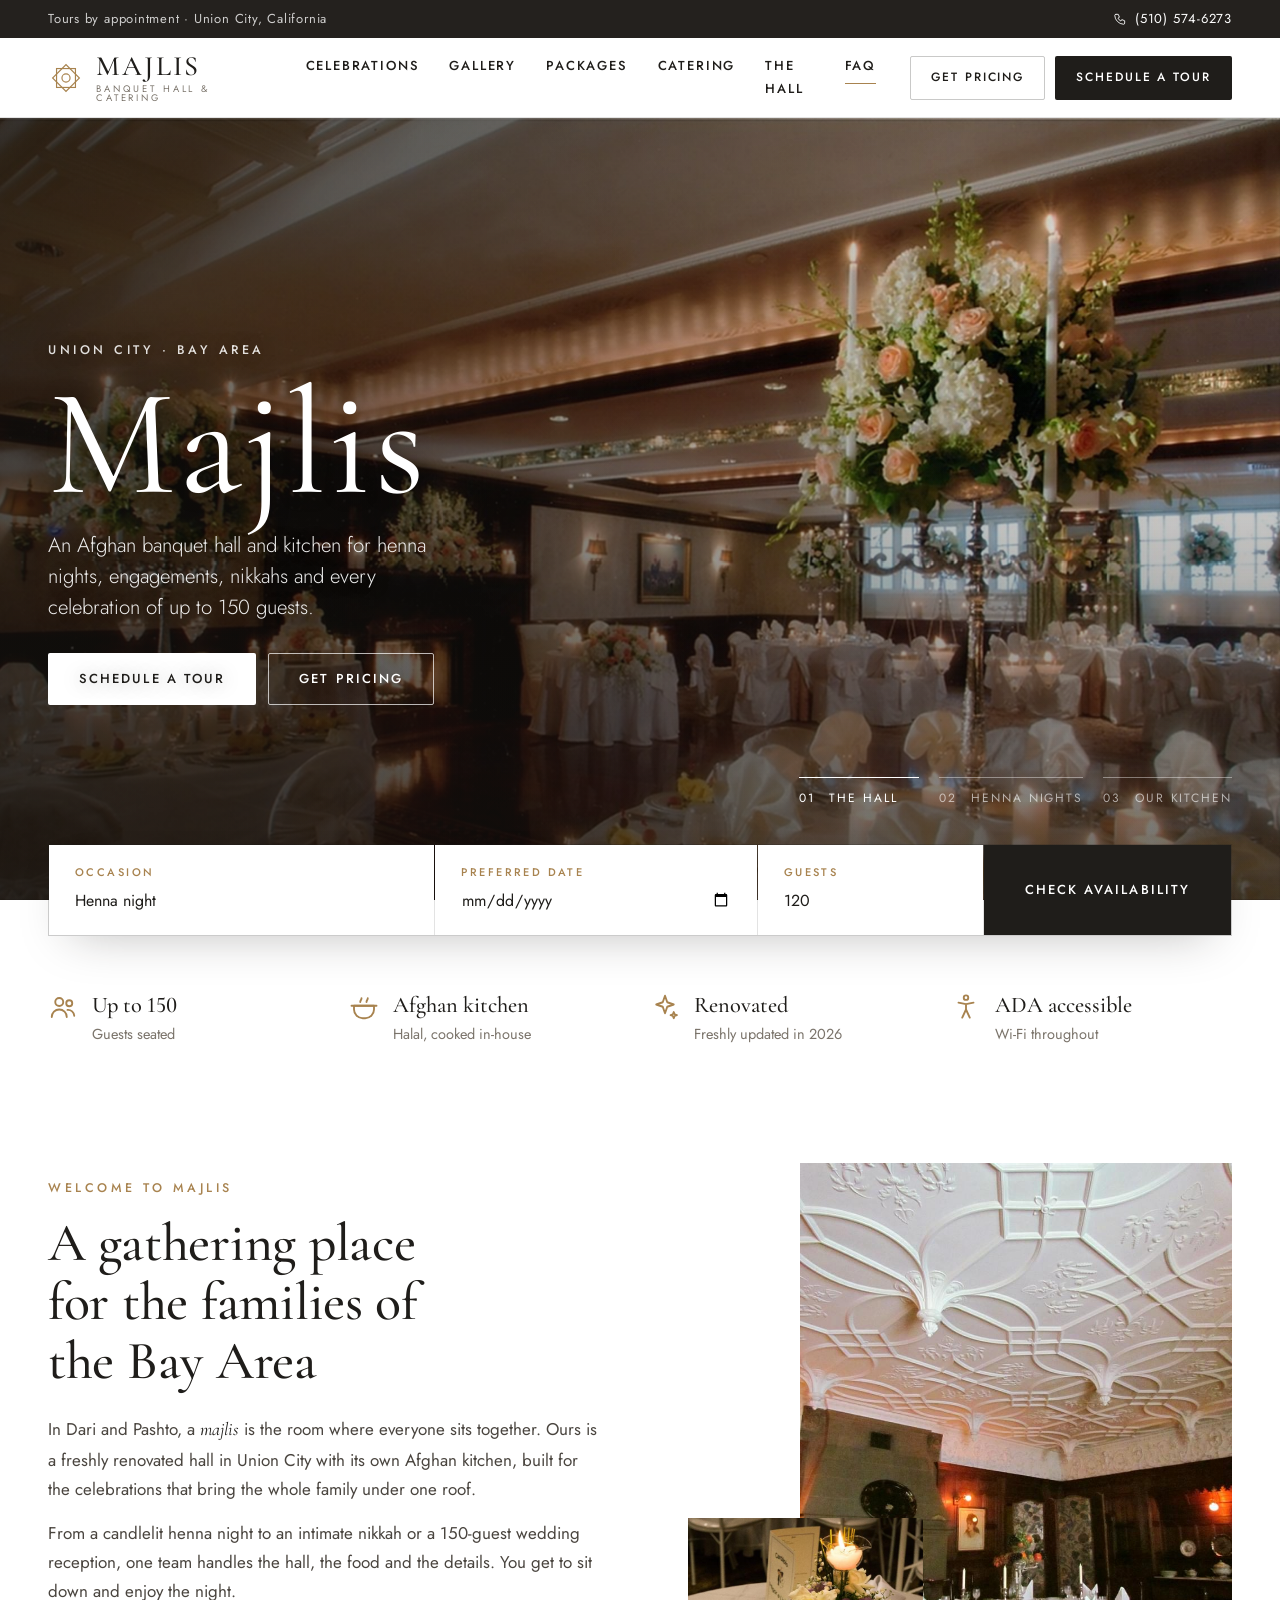
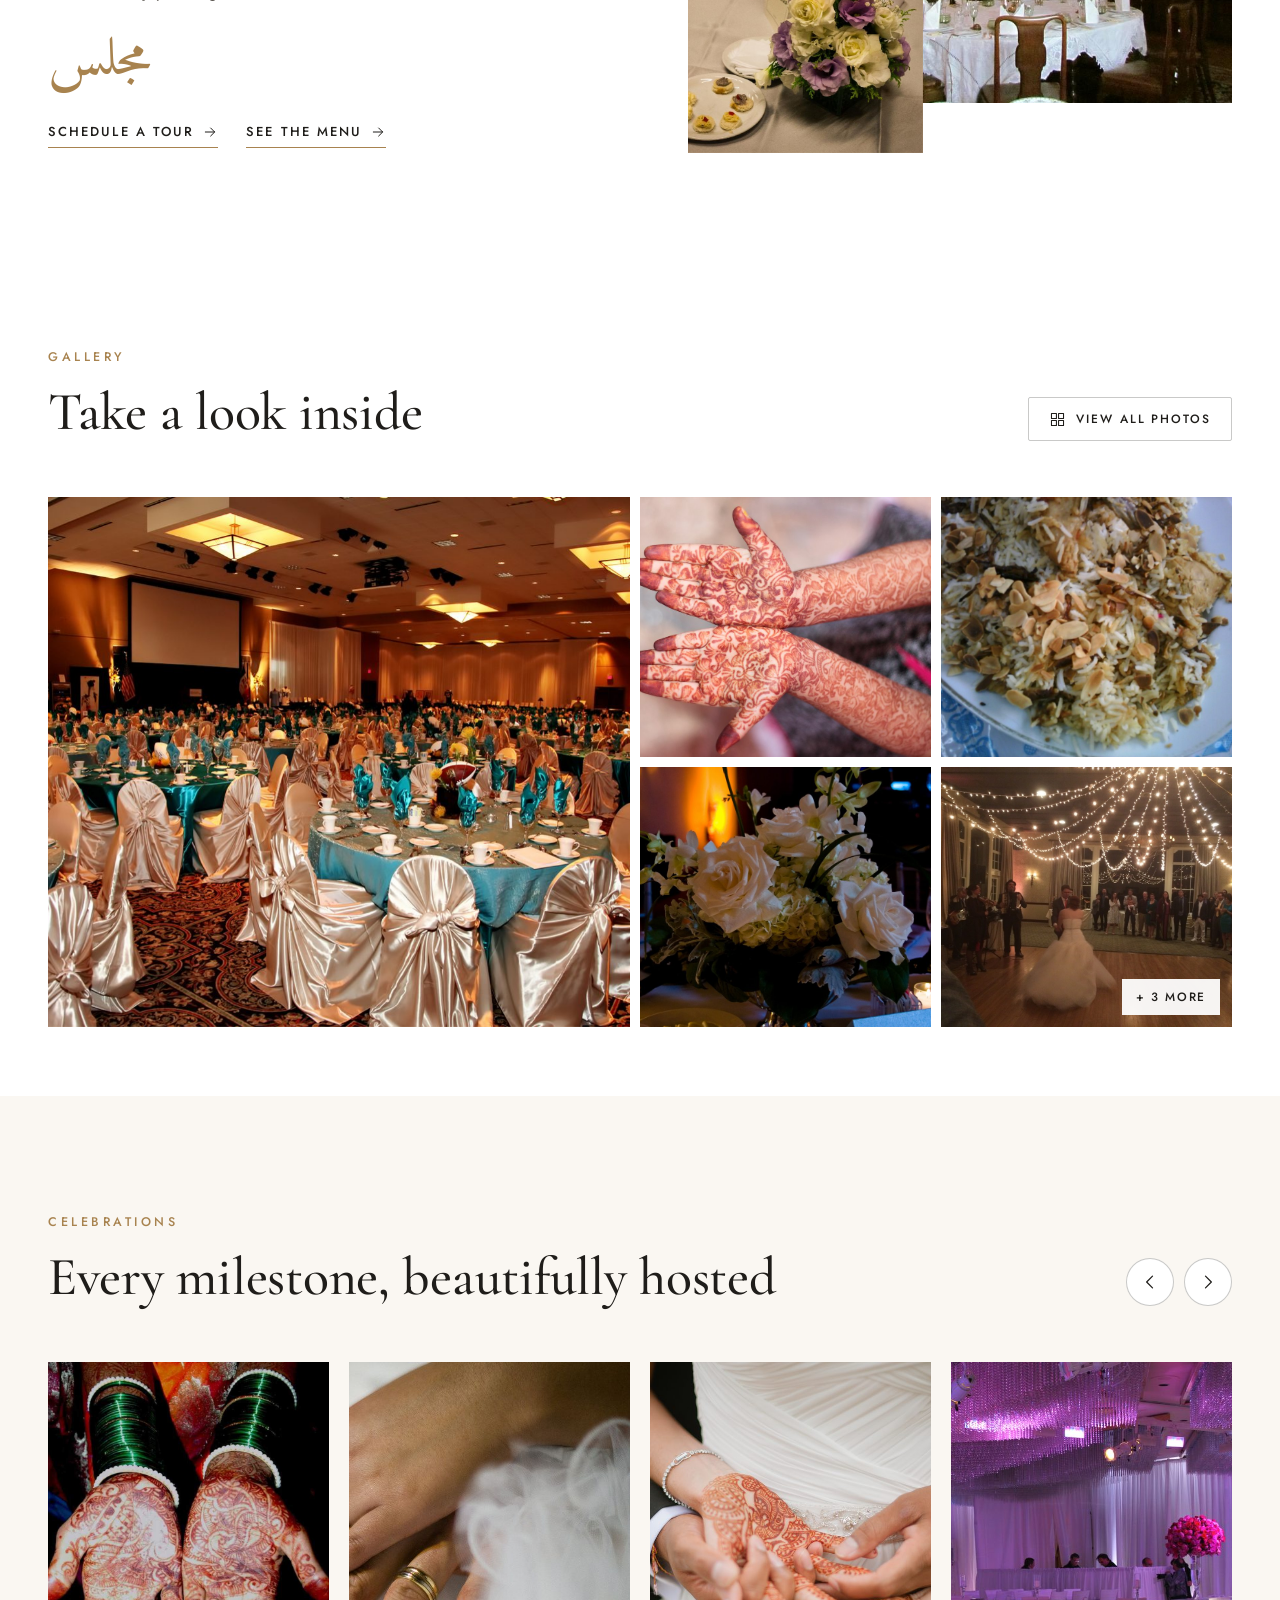
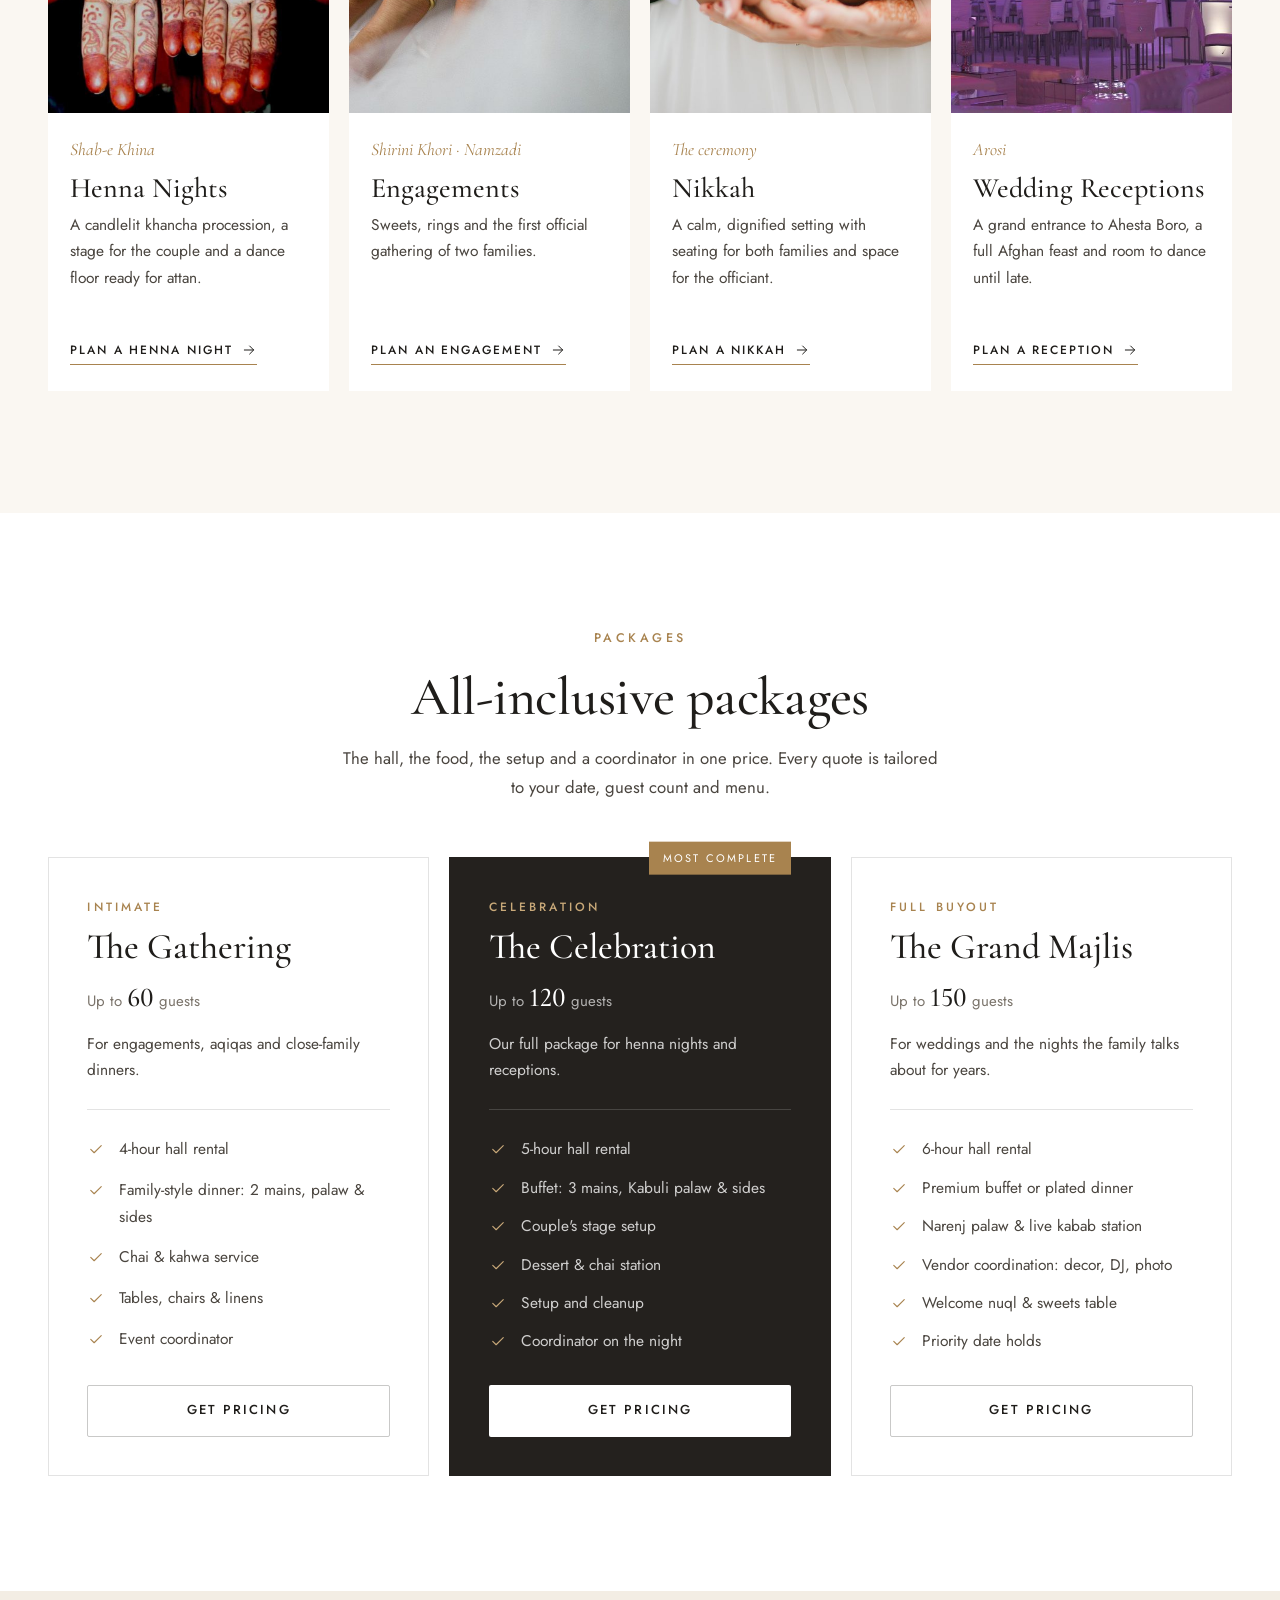
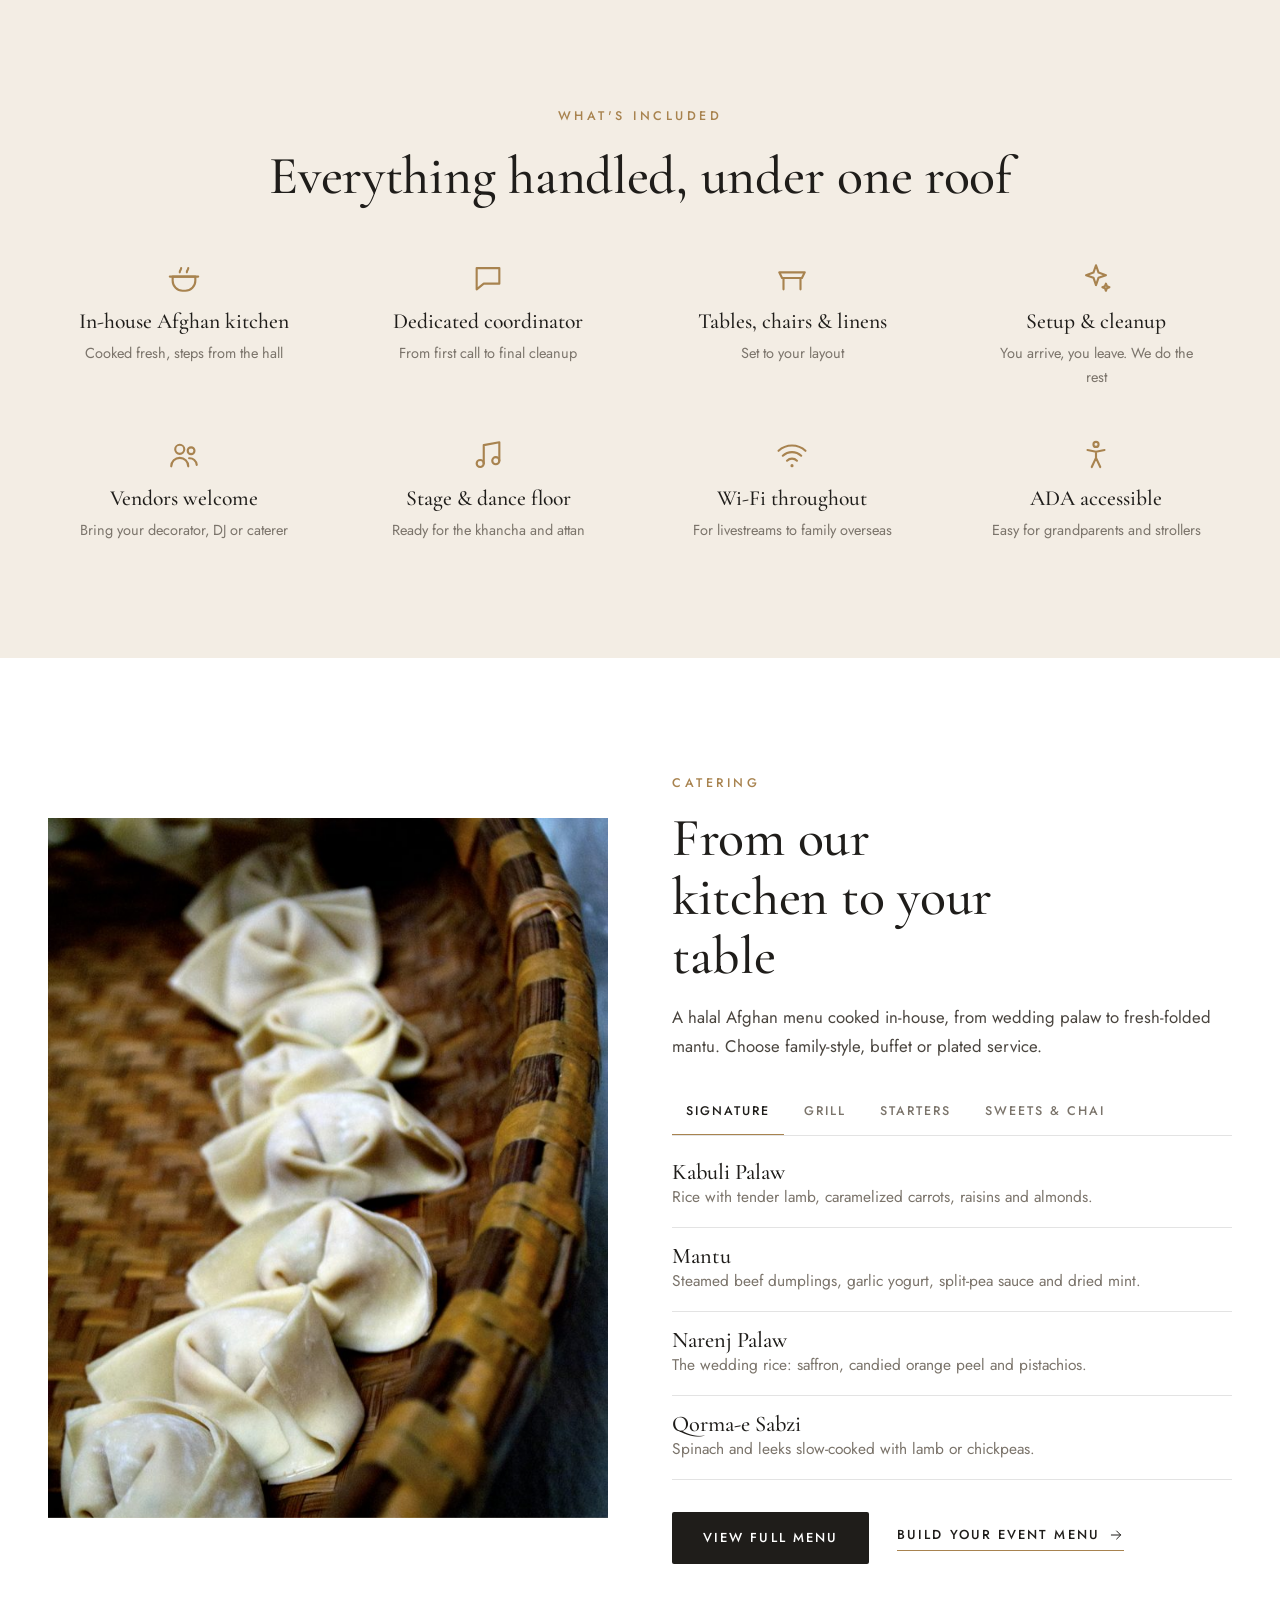
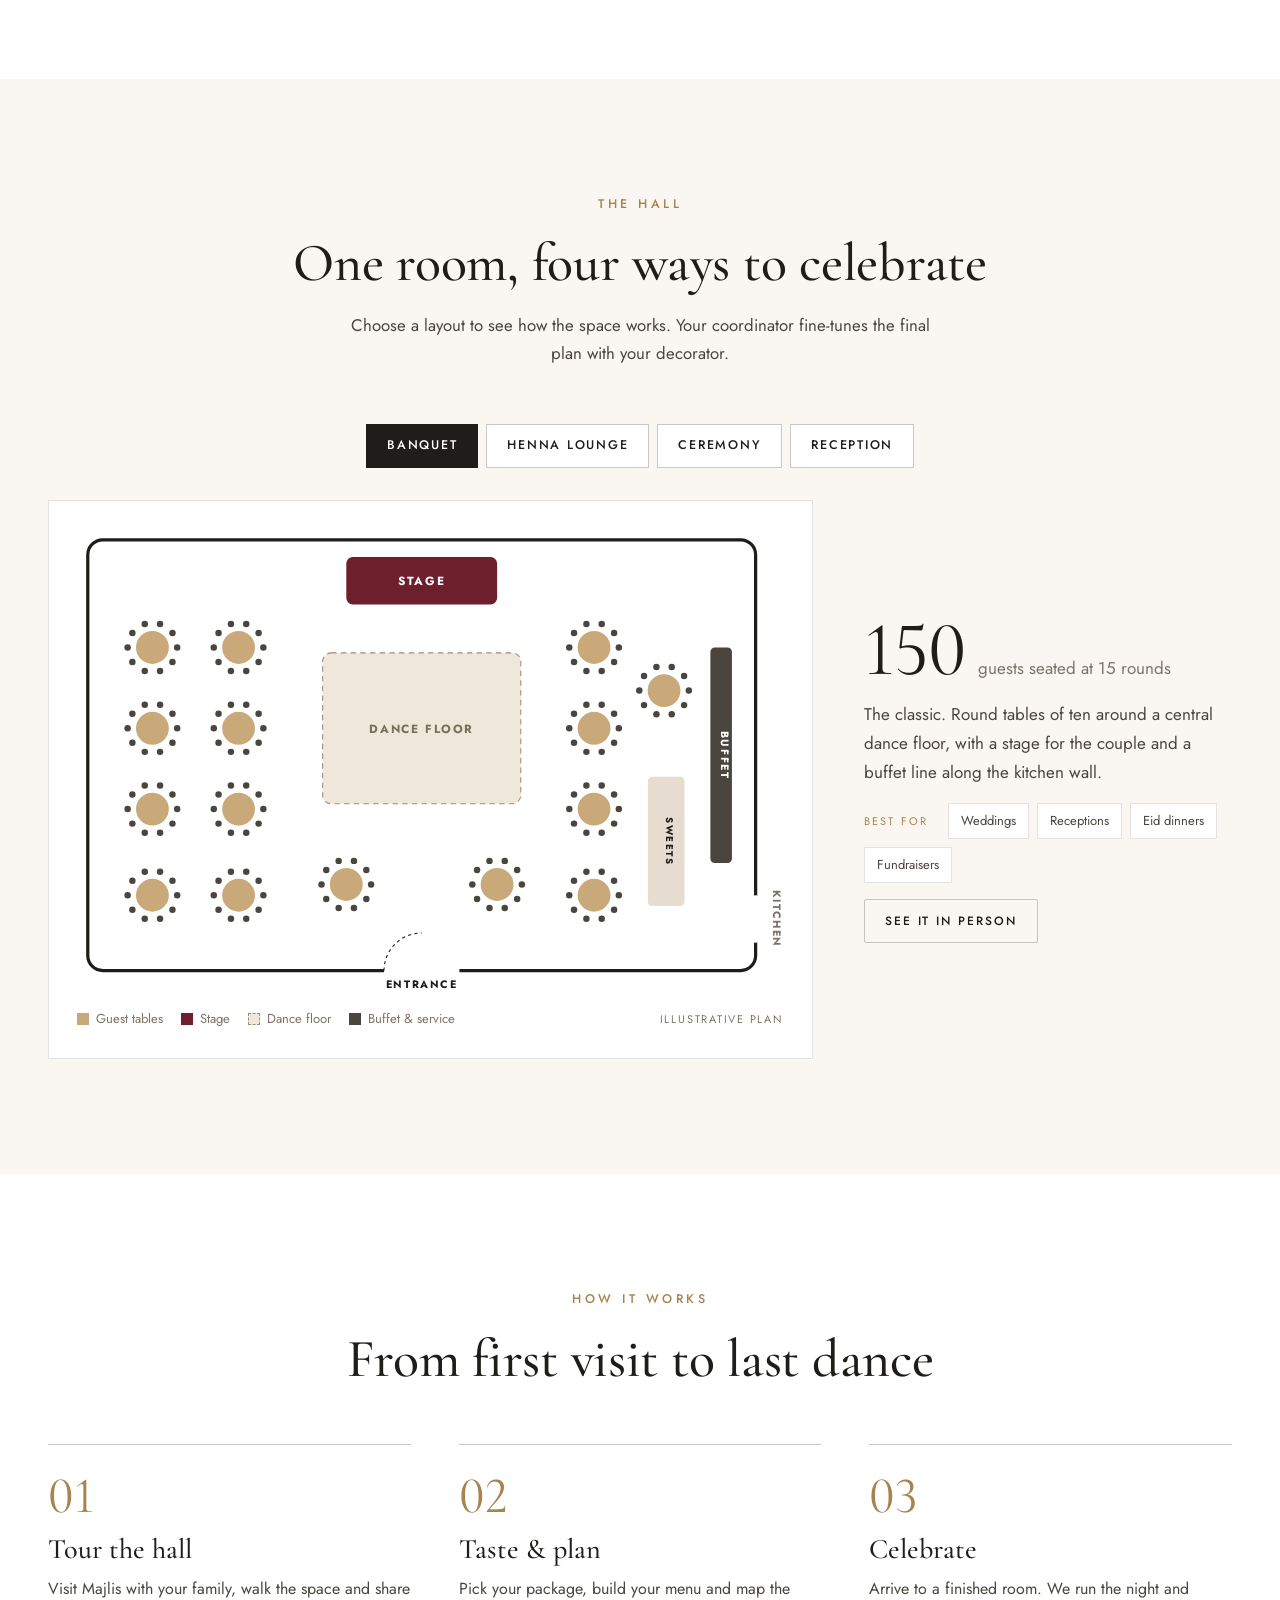
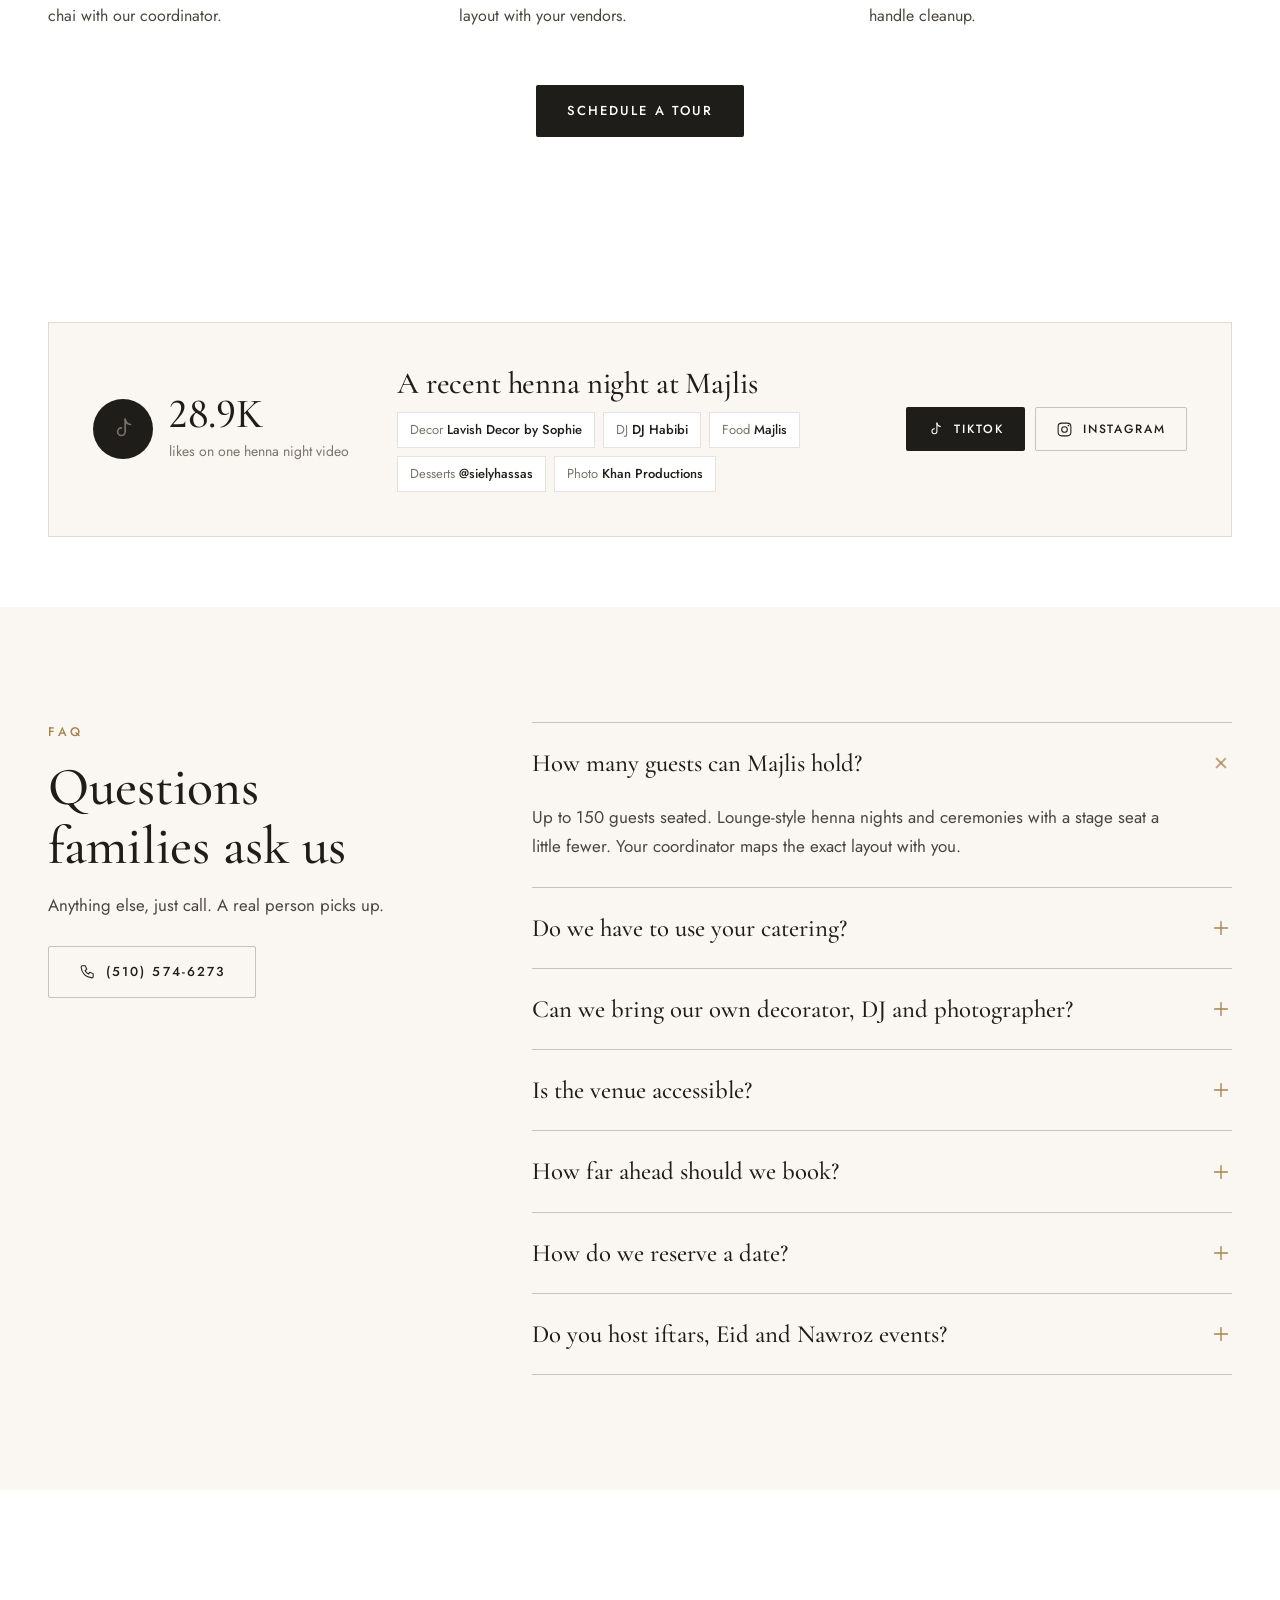
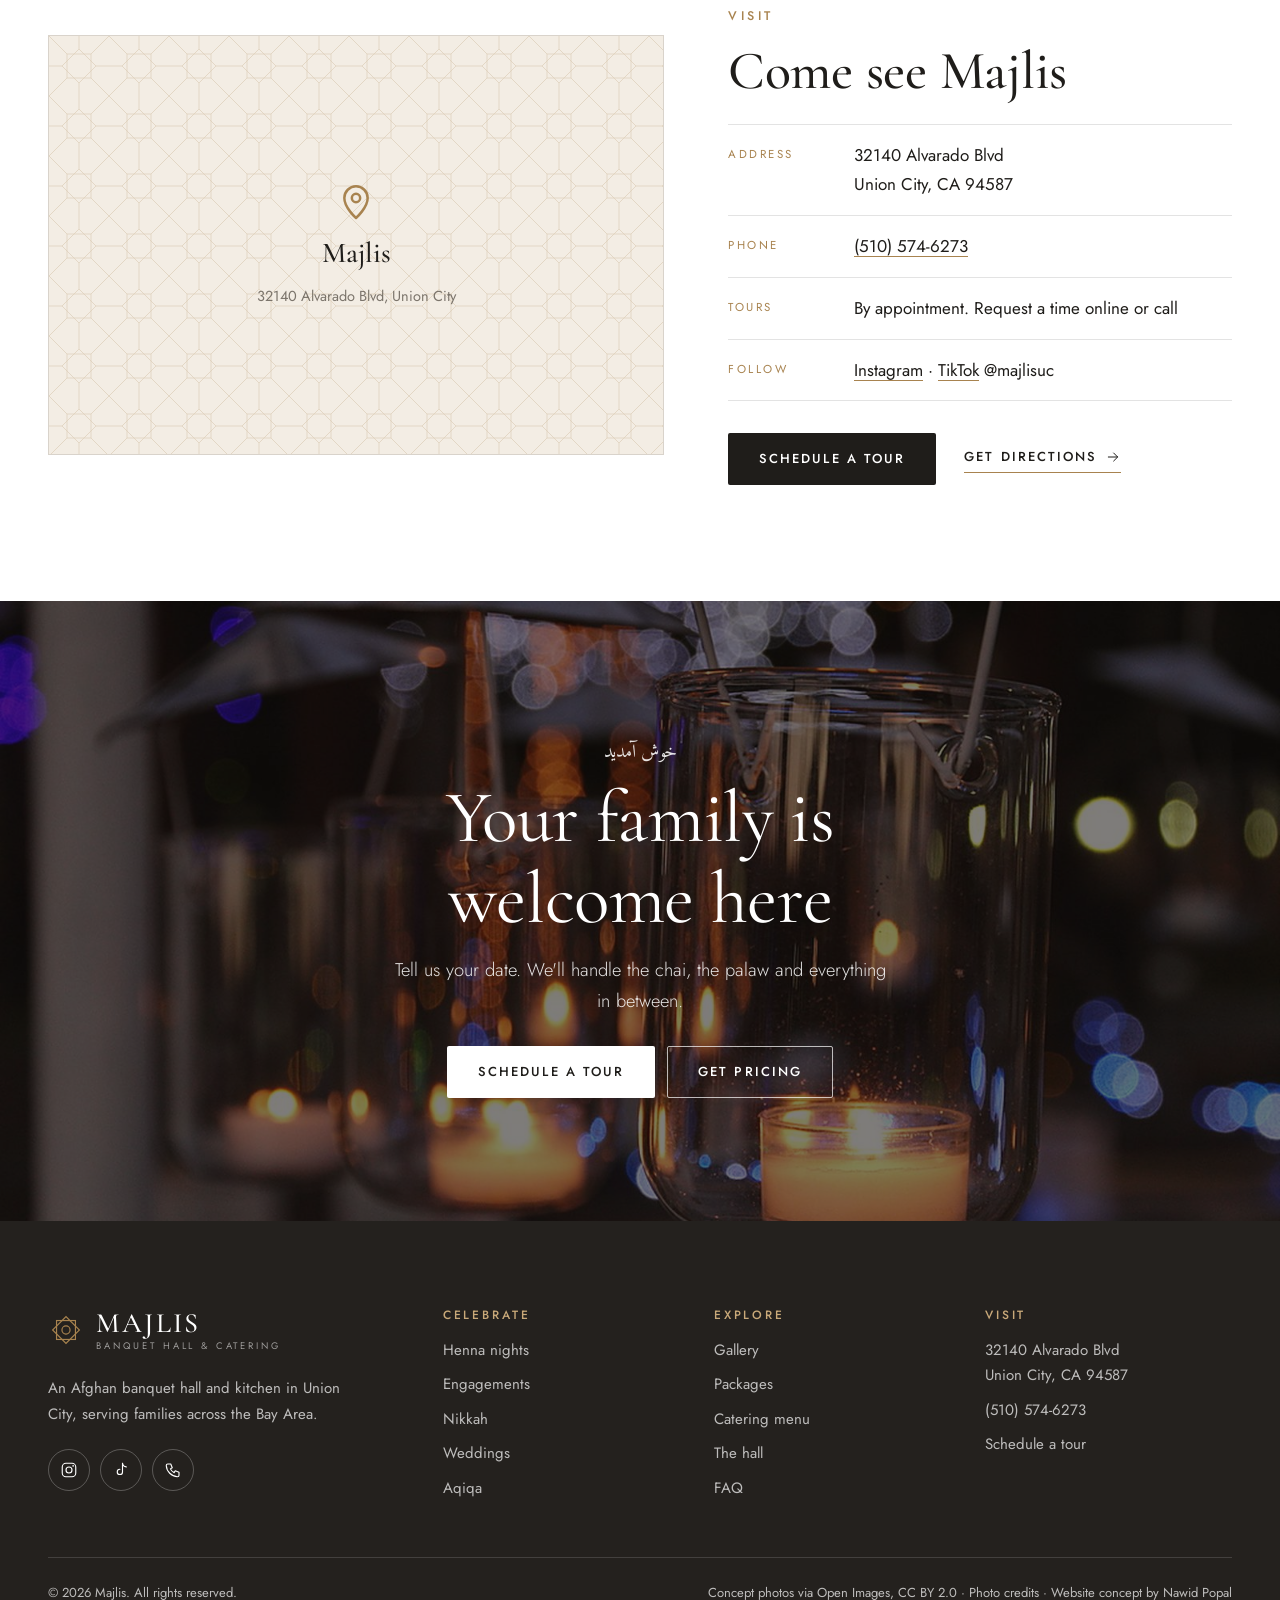
==== commit 03c55939: "Add stand-in photography with credits page - 23 CC BY 2.0 photos from the Open Images dataset: banqu" ====
--- a/index.html
+++ b/index.html
@@ -208,8 +208,8 @@
           </div>
         </div>
         <div class="welcome-media reveal">
-          <figure class="ph tall" data-src="assets/photos/intro-1.jpg" data-alt="Inside the Majlis hall" data-shot="Hall interior, tall shot"></figure>
-          <figure class="ph small" data-src="assets/photos/intro-2.jpg" data-alt="Table setting at Majlis" data-shot="Table setting detail"></figure>
+          <figure class="ph tall" data-src="assets/photos/intro-1.jpg" data-alt="Dining room with an ornate plaster ceiling and set tables" data-shot="Hall interior, tall shot"></figure>
+          <figure class="ph small" data-src="assets/photos/intro-2.jpg" data-alt="Round table with a rose and lisianthus centerpiece" data-shot="Table setting detail"></figure>
         </div>
       </div>
     </section>
@@ -225,11 +225,11 @@
           <button type="button" class="btn btn-outline btn-sm" data-lightbox="0"><svg class="ic"><use href="#i-grid"/></svg>View all photos</button>
         </div>
         <div class="mosaic reveal">
-          <button type="button" class="ph tile big" data-lightbox="0" data-src="assets/photos/gallery-1.jpg" data-alt="Henna night at Majlis" data-shot="Henna night, full room" aria-label="Open photo 1"></button>
-          <button type="button" class="ph tile" data-lightbox="1" data-src="assets/photos/gallery-2.jpg" data-alt="Couple's stage" data-shot="Couple's stage and decor" aria-label="Open photo 2"></button>
-          <button type="button" class="ph tile" data-lightbox="2" data-src="assets/photos/gallery-3.jpg" data-alt="Afghan food platters" data-shot="Kabuli palaw and kababs" aria-label="Open photo 3"></button>
-          <button type="button" class="ph tile" data-lightbox="3" data-src="assets/photos/gallery-4.jpg" data-alt="Dessert table" data-shot="Dessert table" aria-label="Open photo 4"></button>
-          <button type="button" class="ph tile more" data-lightbox="4" data-src="assets/photos/gallery-5.jpg" data-alt="Guests dancing" data-shot="Dance floor / attan" aria-label="Open photo 5"><span class="more-label">+ 3 more</span></button>
+          <button type="button" class="ph tile big" data-lightbox="0" data-src="assets/photos/gallery-1.jpg" data-alt="Banquet hall with teal and gold table settings" data-shot="Banquet setup" aria-label="Open photo 1"></button>
+          <button type="button" class="ph tile" data-lightbox="1" data-src="assets/photos/gallery-2.jpg" data-alt="Hands decorated with henna" data-shot="Henna" aria-label="Open photo 2"></button>
+          <button type="button" class="ph tile" data-lightbox="2" data-src="assets/photos/gallery-3.jpg" data-alt="Rice topped with toasted slivered almonds" data-shot="Palaw" aria-label="Open photo 3"></button>
+          <button type="button" class="ph tile" data-lightbox="3" data-src="assets/photos/gallery-4.jpg" data-alt="White rose centerpiece with candles" data-shot="Centerpieces" aria-label="Open photo 4"></button>
+          <button type="button" class="ph tile more" data-lightbox="4" data-src="assets/photos/gallery-5.jpg" data-alt="Dance floor under string lights" data-shot="Dance floor" aria-label="Open photo 5"><span class="more-label">+ 3 more</span></button>
         </div>
       </div>
     </section>
@@ -249,35 +249,35 @@
         </div>
         <div class="carousel" id="celebration-track">
           <a class="event-card" href="plan.html?type=henna">
-            <figure class="ph" data-src="assets/photos/event-henna.jpg" data-alt="Henna night at Majlis" data-shot="Henna night"></figure>
+            <figure class="ph" data-src="assets/photos/event-henna.jpg" data-alt="Hands covered in bridal henna with green bangles" data-shot="Henna night"></figure>
             <div class="event-body"><span class="term">Shab-e Khina</span><h3>Henna Nights</h3><p>A candlelit khancha procession, a stage for the couple and a dance floor ready for attan.</p><span class="link-arrow">Plan a henna night <svg class="ic"><use href="#i-arrow"/></svg></span></div>
           </a>
           <a class="event-card" href="plan.html?type=engagement">
-            <figure class="ph" data-src="assets/photos/event-engagement.jpg" data-alt="Engagement at Majlis" data-shot="Engagement / shirini khori"></figure>
+            <figure class="ph" data-src="assets/photos/event-engagement.jpg" data-alt="Two hands wearing wedding rings" data-shot="Engagement / shirini khori"></figure>
             <div class="event-body"><span class="term">Shirini Khori · Namzadi</span><h3>Engagements</h3><p>Sweets, rings and the first official gathering of two families.</p><span class="link-arrow">Plan an engagement <svg class="ic"><use href="#i-arrow"/></svg></span></div>
           </a>
           <a class="event-card" href="plan.html?type=nikkah">
-            <figure class="ph" data-src="assets/photos/event-nikkah.jpg" data-alt="Nikkah ceremony" data-shot="Nikkah ceremony"></figure>
+            <figure class="ph" data-src="assets/photos/event-nikkah.jpg" data-alt="Bride's henna-covered hands held by the groom" data-shot="Nikkah ceremony"></figure>
             <div class="event-body"><span class="term">The ceremony</span><h3>Nikkah</h3><p>A calm, dignified setting with seating for both families and space for the officiant.</p><span class="link-arrow">Plan a nikkah <svg class="ic"><use href="#i-arrow"/></svg></span></div>
           </a>
           <a class="event-card" href="plan.html?type=wedding">
-            <figure class="ph" data-src="assets/photos/event-wedding.jpg" data-alt="Wedding reception" data-shot="Wedding reception"></figure>
+            <figure class="ph" data-src="assets/photos/event-wedding.jpg" data-alt="Reception lounge with rose centerpieces" data-shot="Wedding reception"></figure>
             <div class="event-body"><span class="term">Arosi</span><h3>Wedding Receptions</h3><p>A grand entrance to Ahesta Boro, a full Afghan feast and room to dance until late.</p><span class="link-arrow">Plan a reception <svg class="ic"><use href="#i-arrow"/></svg></span></div>
           </a>
           <a class="event-card" href="plan.html?type=aqiqa">
-            <figure class="ph" data-src="assets/photos/event-aqiqa.jpg" data-alt="Aqiqa celebration" data-shot="Aqiqa / baby shower"></figure>
+            <figure class="ph" data-src="assets/photos/event-aqiqa.jpg" data-alt="Baby shower table decorations" data-shot="Aqiqa / baby shower"></figure>
             <div class="event-body"><span class="term">Welcoming the little one</span><h3>Aqiqa &amp; Baby Showers</h3><p>Celebrate the newest member of the family with everyone who matters.</p><span class="link-arrow">Plan an aqiqa <svg class="ic"><use href="#i-arrow"/></svg></span></div>
           </a>
           <a class="event-card" href="plan.html?type=birthday">
-            <figure class="ph" data-src="assets/photos/event-birthday.jpg" data-alt="Birthday party" data-shot="Birthday or graduation"></figure>
+            <figure class="ph" data-src="assets/photos/event-birthday.jpg" data-alt="Birthday cake with lit candles" data-shot="Birthday or graduation"></figure>
             <div class="event-body"><span class="term">Jashn</span><h3>Birthdays &amp; Graduations</h3><p>Sweet sixteens, milestone birthdays and graduation dinners.</p><span class="link-arrow">Plan a celebration <svg class="ic"><use href="#i-arrow"/></svg></span></div>
           </a>
           <a class="event-card" href="plan.html?type=eid">
-            <figure class="ph" data-src="assets/photos/event-eid.jpg" data-alt="Eid gathering" data-shot="Eid dinner or iftar"></figure>
+            <figure class="ph" data-src="assets/photos/event-eid.jpg" data-alt="Star-patterned candle lanterns" data-shot="Eid dinner or iftar"></figure>
             <div class="event-body"><span class="term">Eid · Nawroz · Iftar</span><h3>Eid &amp; Holidays</h3><p>Eid dinners, Nawroz parties and Ramadan iftars for family and community.</p><span class="link-arrow">Plan a holiday event <svg class="ic"><use href="#i-arrow"/></svg></span></div>
           </a>
           <a class="event-card" href="plan.html?type=community">
-            <figure class="ph" data-src="assets/photos/event-community.jpg" data-alt="Community dinner" data-shot="Community or corporate dinner"></figure>
+            <figure class="ph" data-src="assets/photos/event-community.jpg" data-alt="Hall set with round tables under paper lanterns" data-shot="Community or corporate dinner"></figure>
             <div class="event-body"><span class="term">Gatherings of every kind</span><h3>Community &amp; Corporate</h3><p>Fundraisers, nonprofit dinners, company parties and community meetings.</p><span class="link-arrow">Plan a gathering <svg class="ic"><use href="#i-arrow"/></svg></span></div>
           </a>
         </div>
@@ -365,7 +365,7 @@
     <!-- Catering -->
     <section class="section" id="catering" aria-labelledby="catering-title">
       <div class="container split">
-        <figure class="ph split-media reveal" data-src="assets/photos/catering-1.jpg" data-alt="Afghan catering by Majlis" data-shot="Close-up of Kabuli palaw or mantu"></figure>
+        <figure class="ph split-media reveal" data-src="assets/photos/catering-1.jpg" data-alt="Hand-folded dumplings in a woven basket" data-shot="Close-up of Kabuli palaw or mantu"></figure>
         <div class="split-copy reveal">
           <p class="eyebrow">Catering</p>
           <h2 id="catering-title">From our kitchen to your table</h2>
@@ -626,7 +626,7 @@
       </div>
       <div class="footer-bottom">
         <span>© <span data-year>2026</span> Majlis. All rights reserved.</span>
-        <span>Website concept by Nawid Popal</span>
+        <span>Concept photos via Open Images, CC BY 2.0 · <a href="credits.html">Photo credits</a> · Website concept by Nawid Popal</span>
       </div>
     </div>
   </footer>
--- a/assets/css/styles.css
+++ b/assets/css/styles.css
@@ -189,13 +189,22 @@
 
 /* Hero ------------------------------------------------------------------ */
 .hero { position: relative; min-height: clamp(560px, calc(100svh - 118px), 880px); display: flex; flex-direction: column; justify-content: flex-end; color: var(--white); overflow: hidden; }
-.hero-slides { position: absolute; inset: 0; }
+.hero-slides { position: absolute; inset: 0; z-index: 0; }
 .hero-slide { position: absolute; inset: 0; opacity: 0; transition: opacity 1.2s var(--ease); }
 .hero-slide.is-active { opacity: 1; }
 .hero-slide.is-active > img { animation: kenburns 9s ease-out both; }
 @keyframes kenburns { from { transform: scale(1.06); } to { transform: scale(1); } }
 .hero-slide .ph-label { top: 34%; }
-.hero-shade { position: absolute; inset: 0; background: linear-gradient(180deg, rgba(20, 17, 14, 0.15) 0%, rgba(20, 17, 14, 0.1) 35%, rgba(20, 17, 14, 0.72) 100%); pointer-events: none; }
+.hero-shade {
+  position: absolute; inset: 0; z-index: 1; pointer-events: none;
+  background:
+    linear-gradient(90deg, rgba(20, 17, 14, 0.7) 0%, rgba(20, 17, 14, 0.42) 42%, rgba(20, 17, 14, 0.08) 75%),
+    linear-gradient(180deg, rgba(20, 17, 14, 0.2) 0%, rgba(20, 17, 14, 0) 30%, rgba(20, 17, 14, 0.6) 100%);
+}
+@media (max-width: 760px) {
+  .hero-shade { background: linear-gradient(180deg, rgba(20, 17, 14, 0.35) 0%, rgba(20, 17, 14, 0.45) 40%, rgba(20, 17, 14, 0.8) 100%); }
+}
+.hero-content, .hero-dots { text-shadow: 0 1px 18px rgba(0, 0, 0, 0.35); }
 .hero-content { position: relative; z-index: 2; padding-bottom: clamp(110px, 12vw, 150px); display: grid; justify-items: start; }
 .hero h1 { color: var(--white); font-size: clamp(4rem, 12vw, 9.5rem); line-height: 0.9; letter-spacing: 0.02em; font-weight: 400; }
 .hero-sub { margin-top: 18px; max-width: 34ch; font-size: clamp(1.1rem, 1.6vw, 1.35rem); line-height: 1.5; color: rgba(255, 255, 255, 0.92); font-weight: 300; }
@@ -417,9 +426,9 @@
 
 /* CTA photo -------------------------------------------------------------- */
 .cta-photo { position: relative; min-height: clamp(460px, 60vw, 620px); display: grid; place-items: center; text-align: center; color: var(--white); overflow: hidden; }
-.cta-photo > .ph { position: absolute; inset: 0; }
+.cta-photo > .ph { position: absolute; inset: 0; z-index: 0; }
 .cta-photo .ph-label { top: 10%; }
-.cta-shade { position: absolute; inset: 0; background: rgba(20, 17, 14, 0.5); }
+.cta-shade { position: absolute; inset: 0; z-index: 1; background: rgba(20, 17, 14, 0.55); }
 .cta-content { position: relative; z-index: 2; display: grid; justify-items: center; padding-block: 80px; }
 .cta-ar { font-family: var(--arabic); font-size: 2rem; color: var(--gold-light); margin-bottom: 10px; }
 .cta-content h2 { color: var(--white); font-size: clamp(2.6rem, 6vw, 4.6rem); font-weight: 400; max-width: 16ch; }
@@ -676,3 +685,12 @@
   .reveal { opacity: 1; transform: none; }
 }
 a[href^="tel"] { white-space: nowrap; }
+
+/* Credits page */
+.credits-table-wrap { overflow-x: auto; }
+.credits-table { width: 100%; border-collapse: collapse; font-size: 15px; }
+.credits-table th { text-align: left; font-size: 11.5px; font-weight: 500; letter-spacing: 0.2em; text-transform: uppercase; color: var(--gold); padding: 12px 16px 12px 0; border-bottom: 1px solid var(--line-strong); }
+.credits-table td { padding: 12px 16px 12px 0; border-bottom: 1px solid var(--line); vertical-align: top; }
+.credits-table td:first-child { color: var(--muted); white-space: nowrap; }
+.credits-table a { text-decoration-color: var(--gold); text-underline-offset: 3px; }
+.footer-bottom a { text-decoration: underline; text-underline-offset: 3px; }
